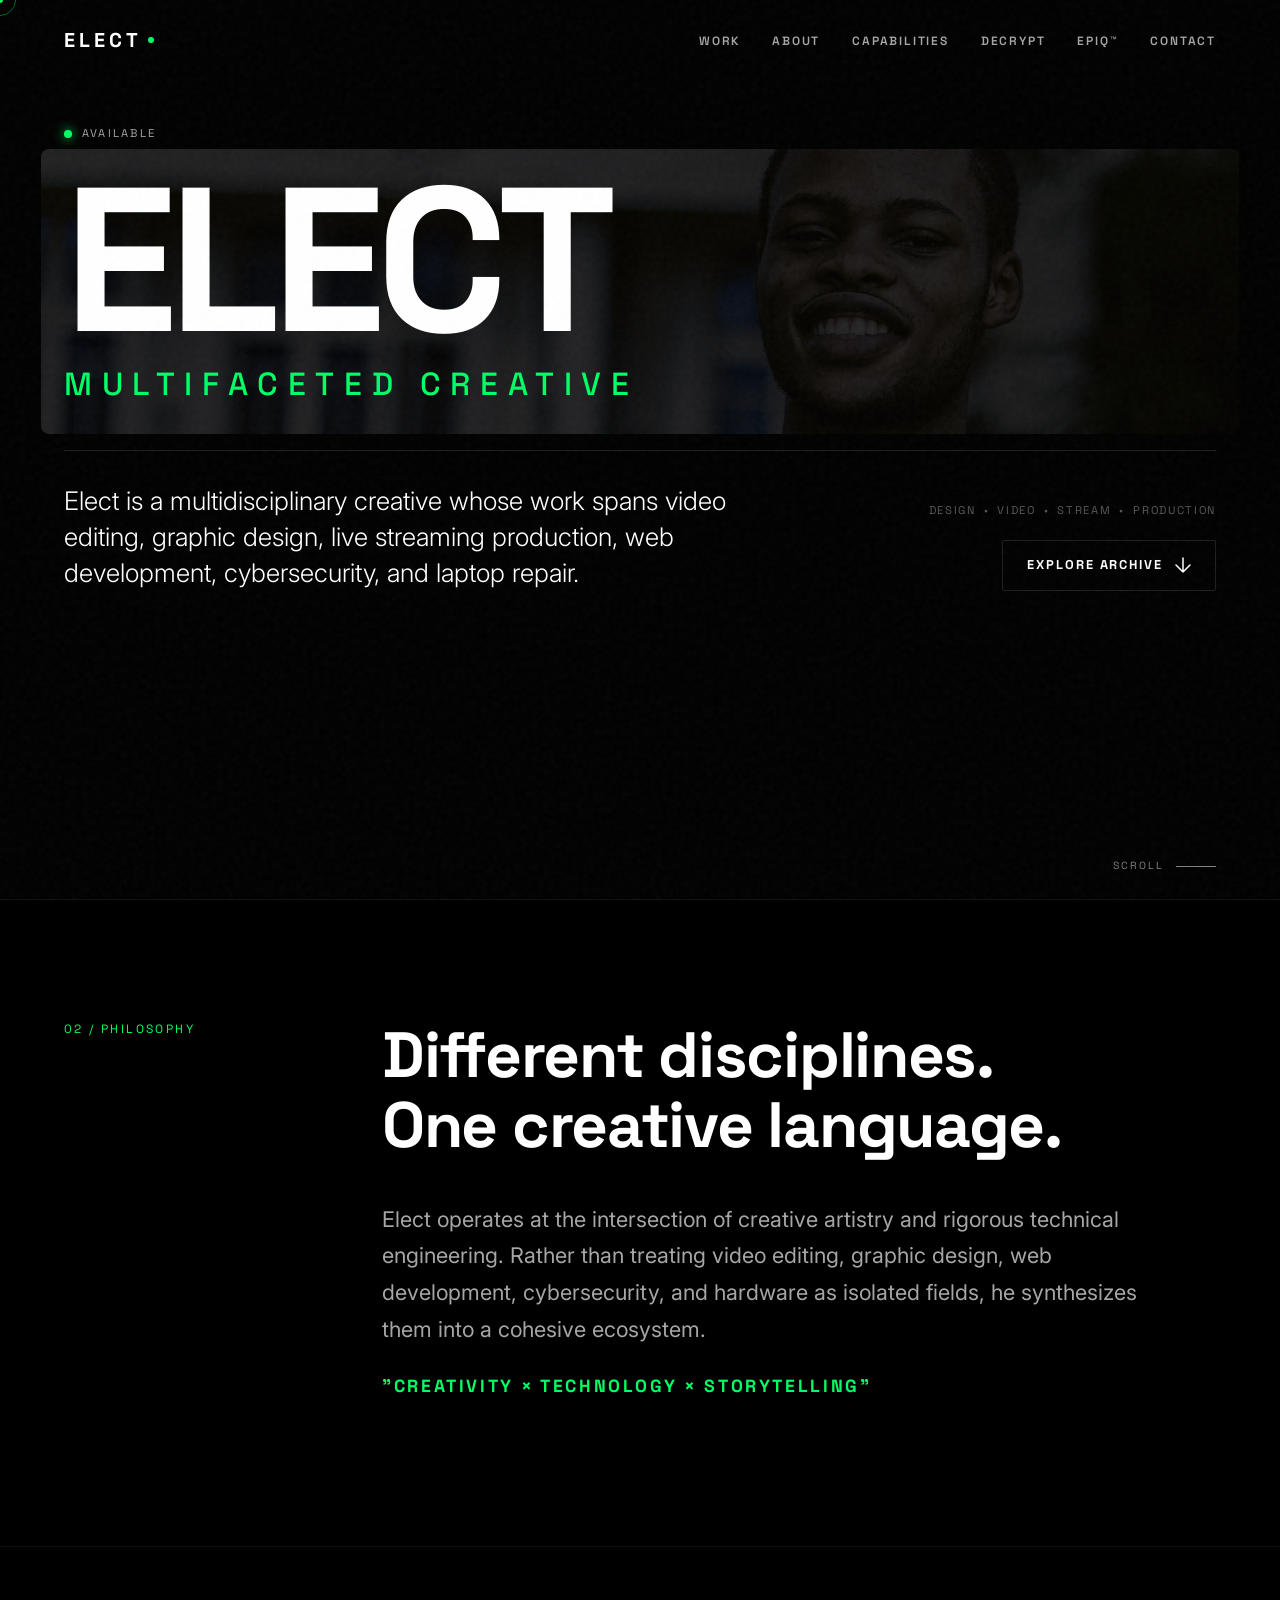
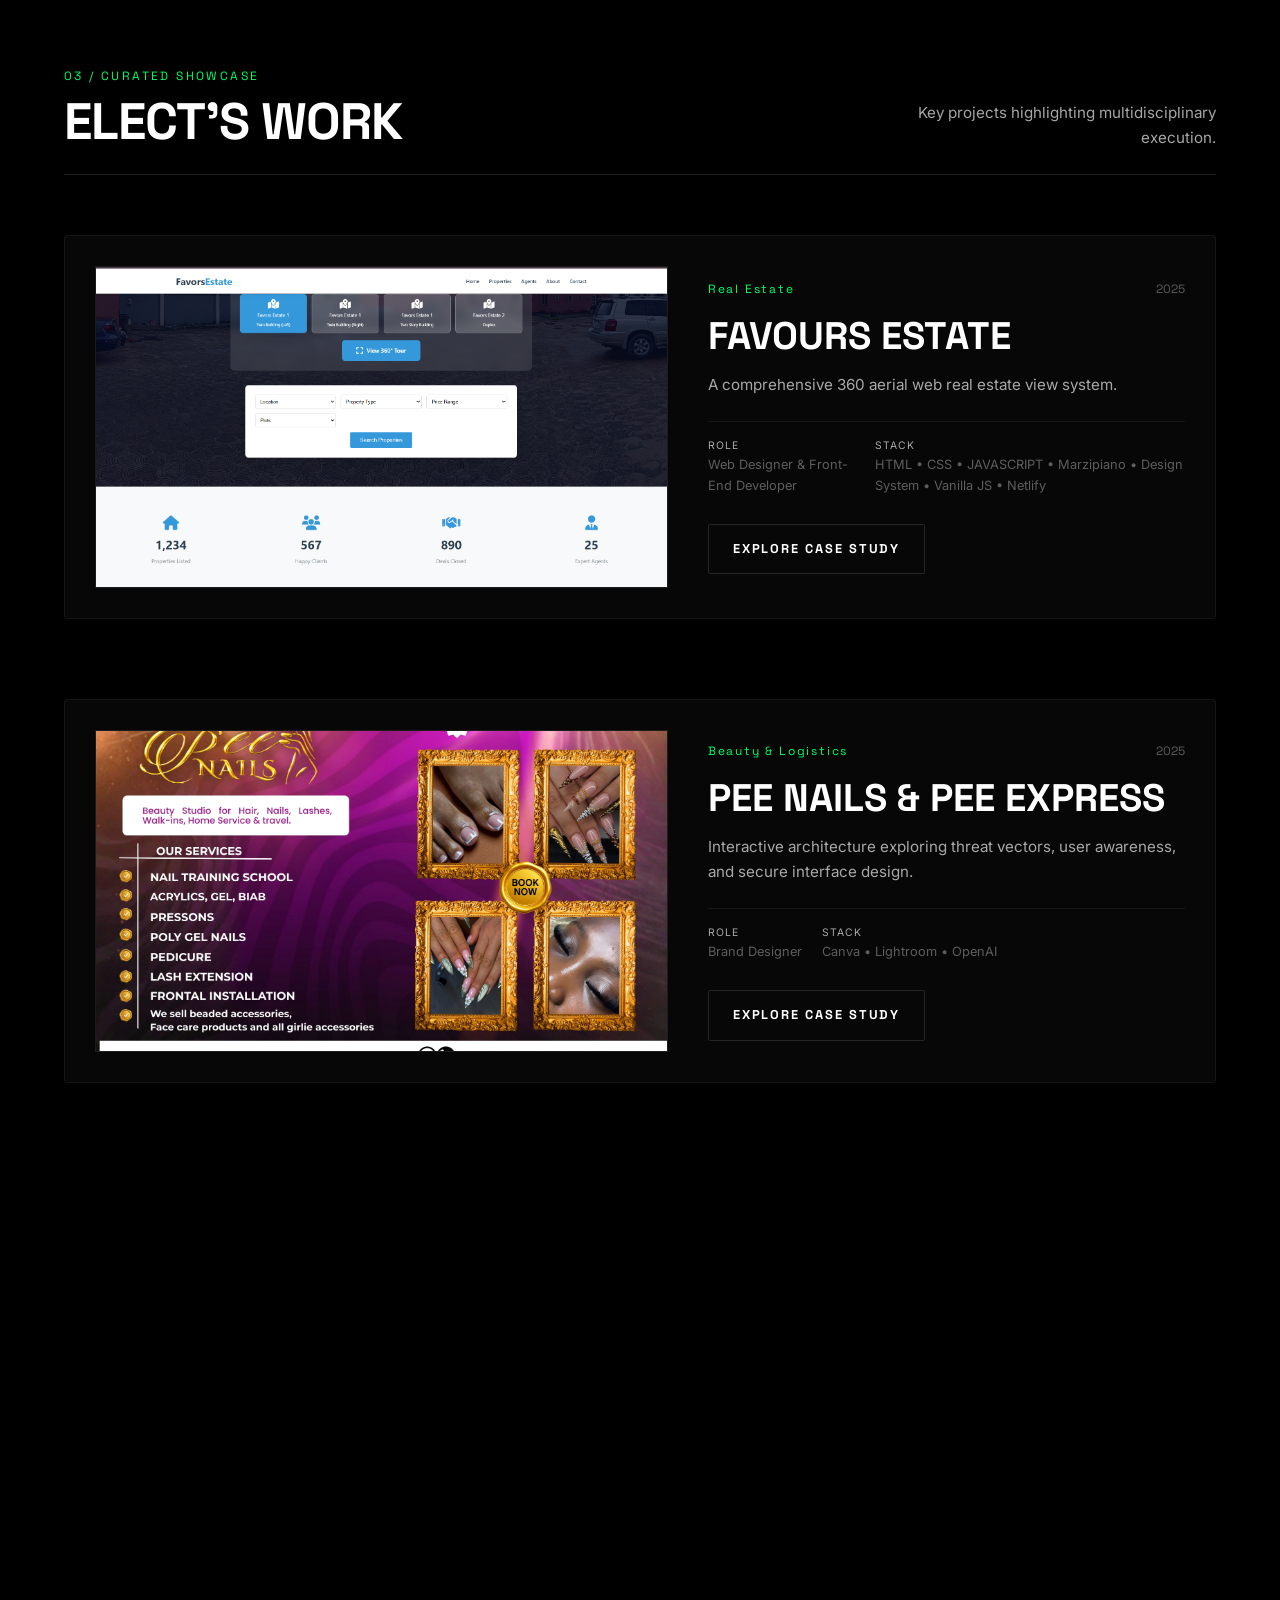
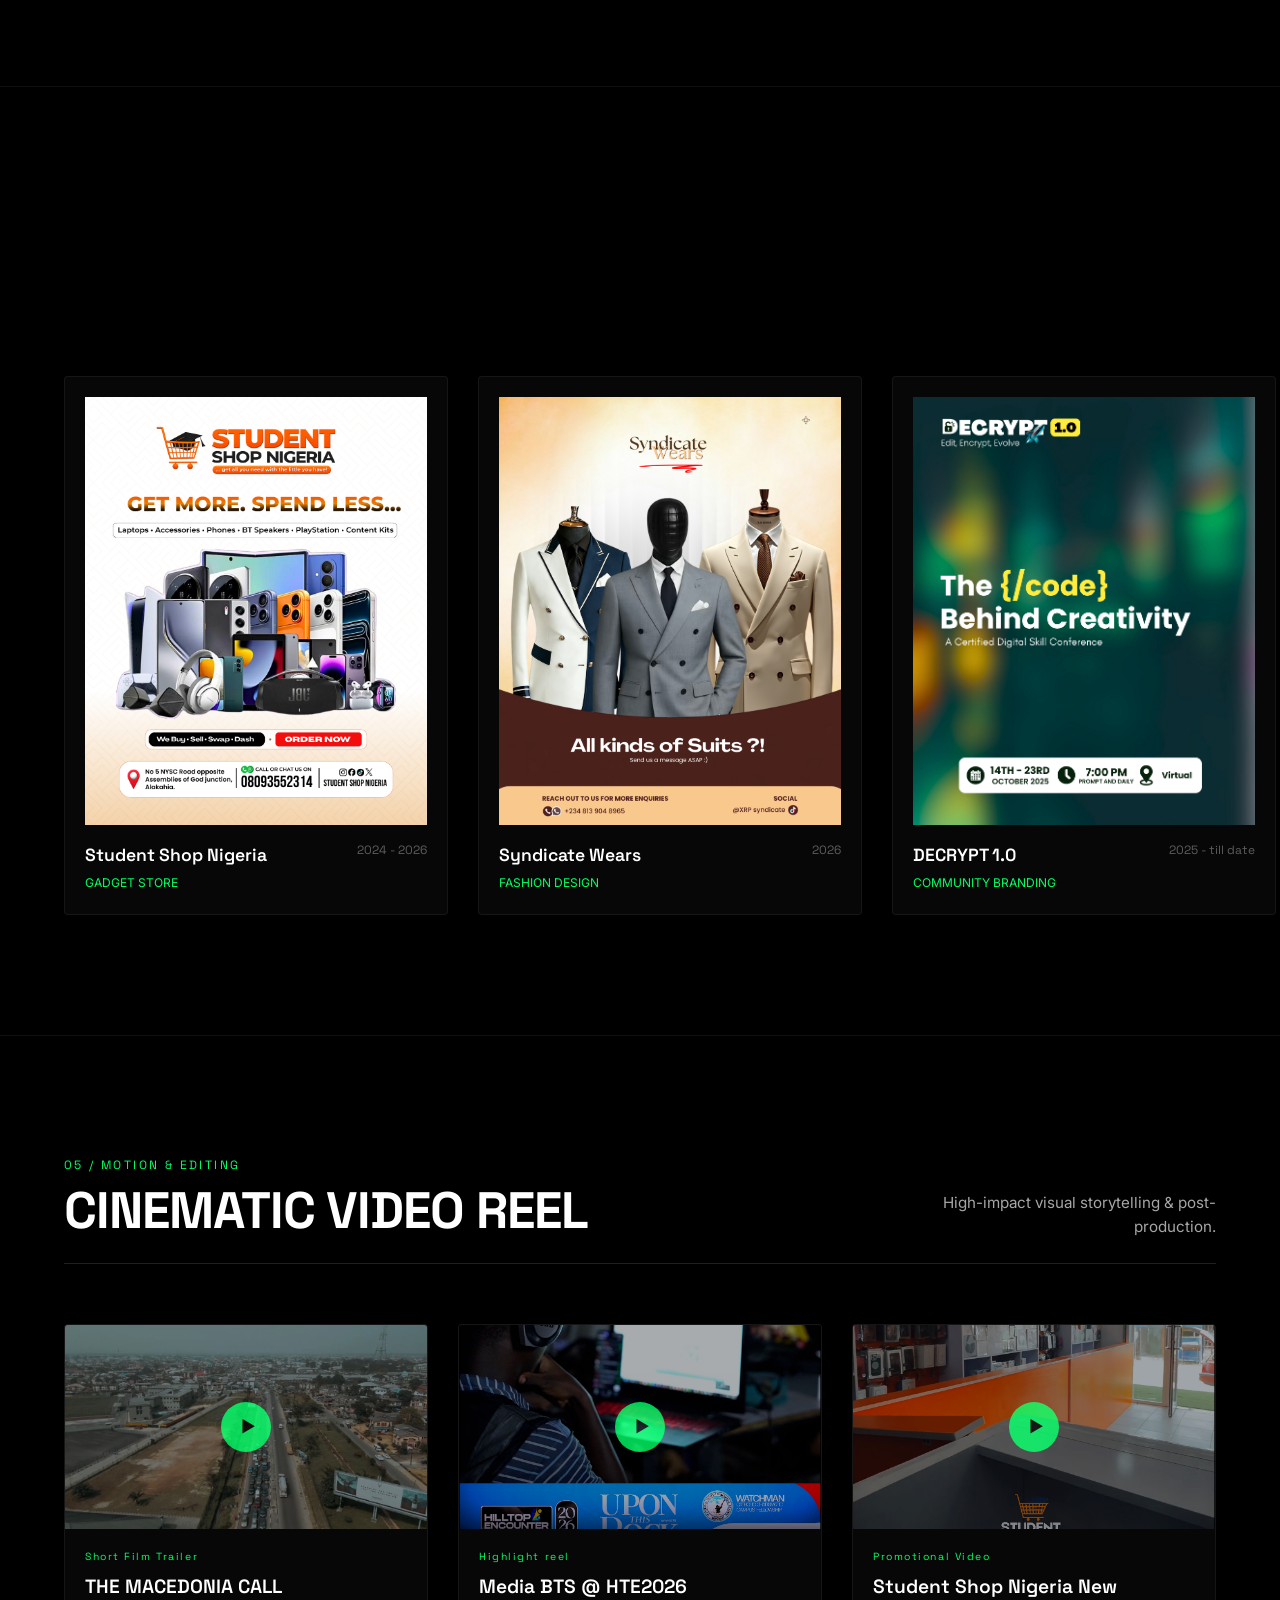
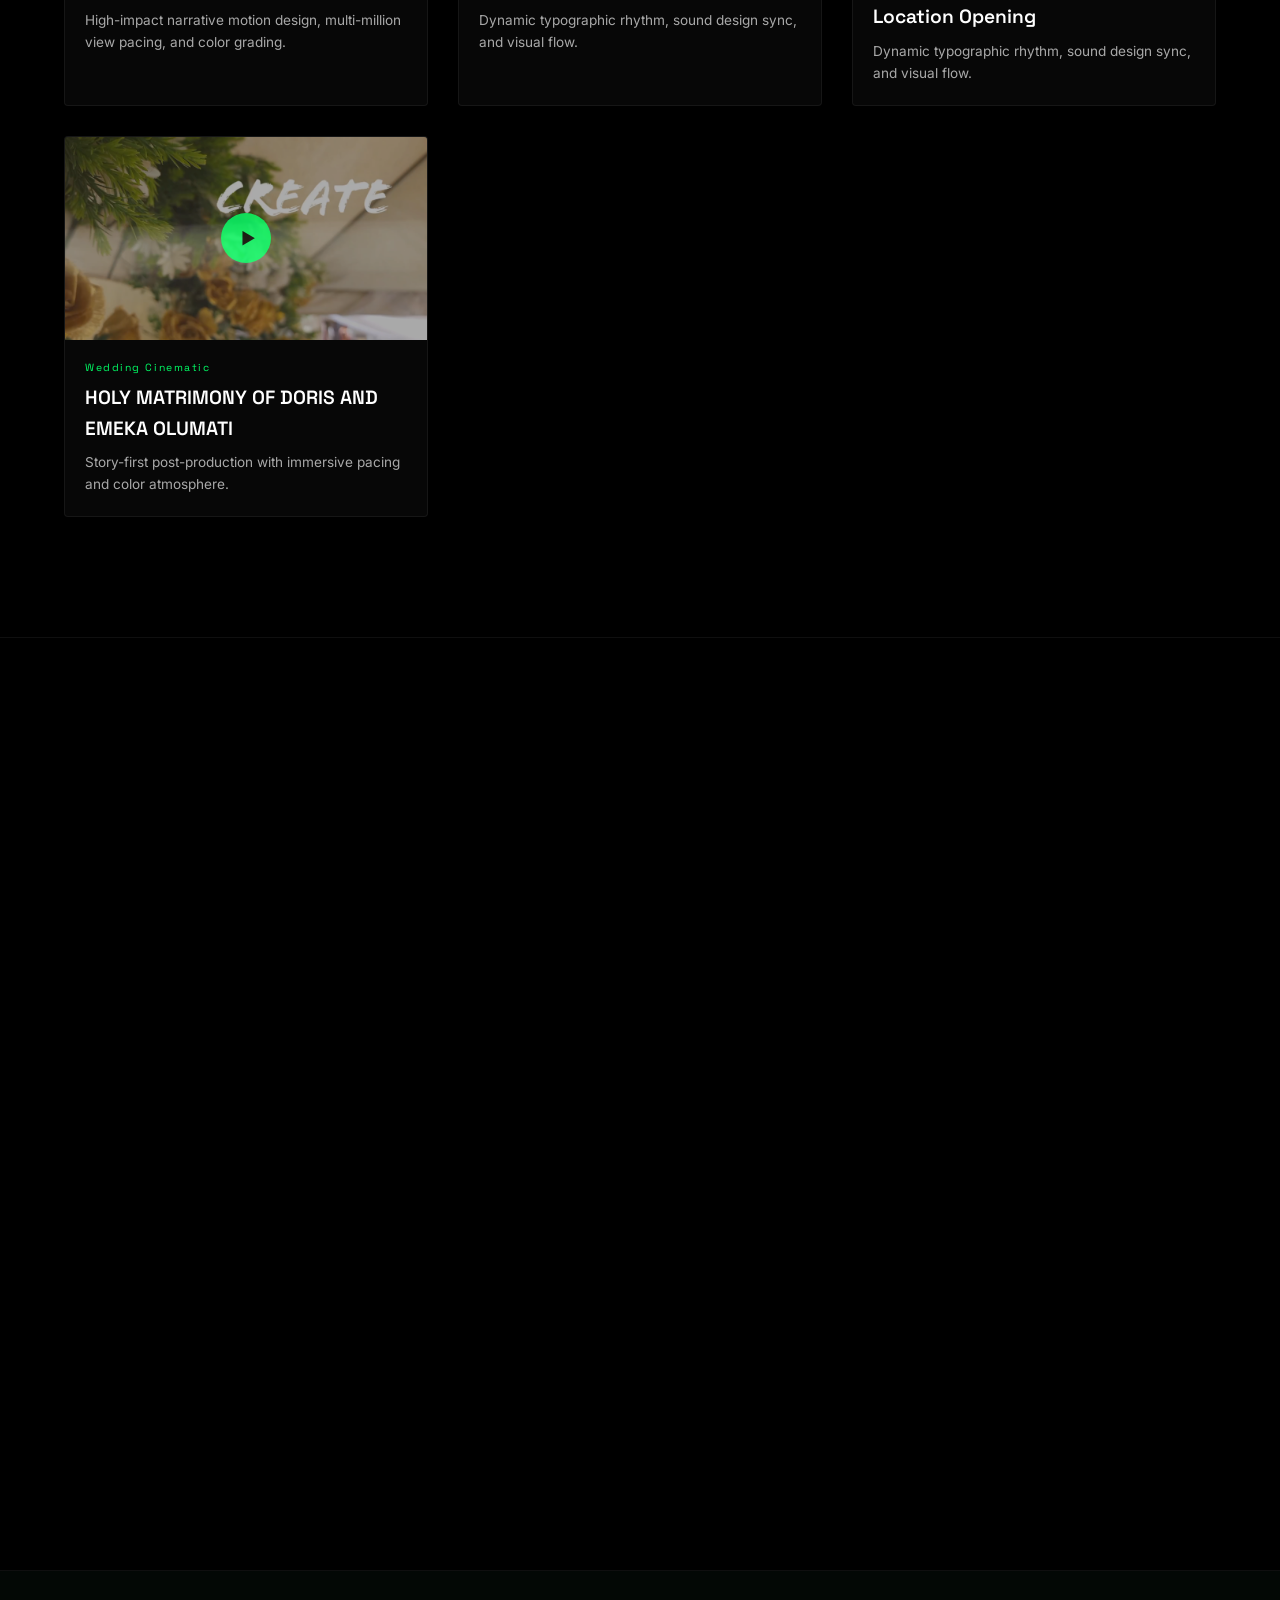
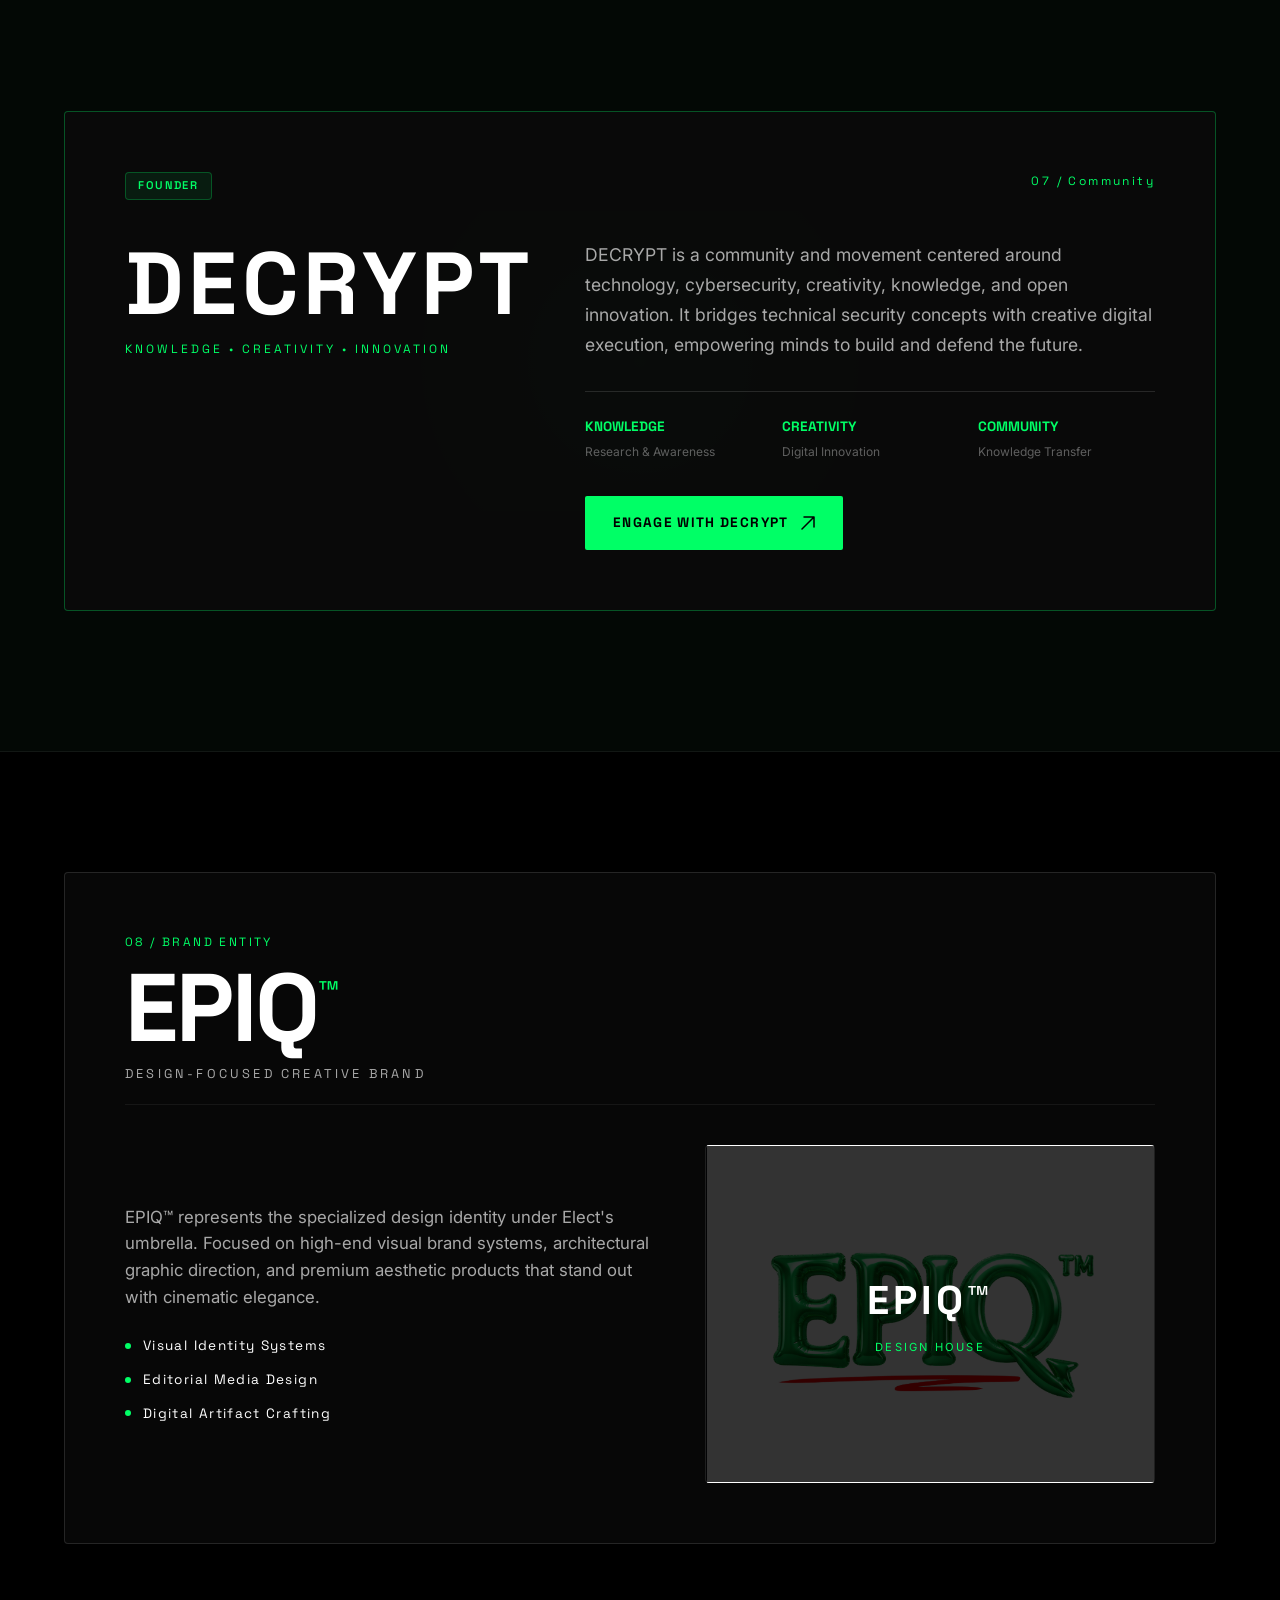
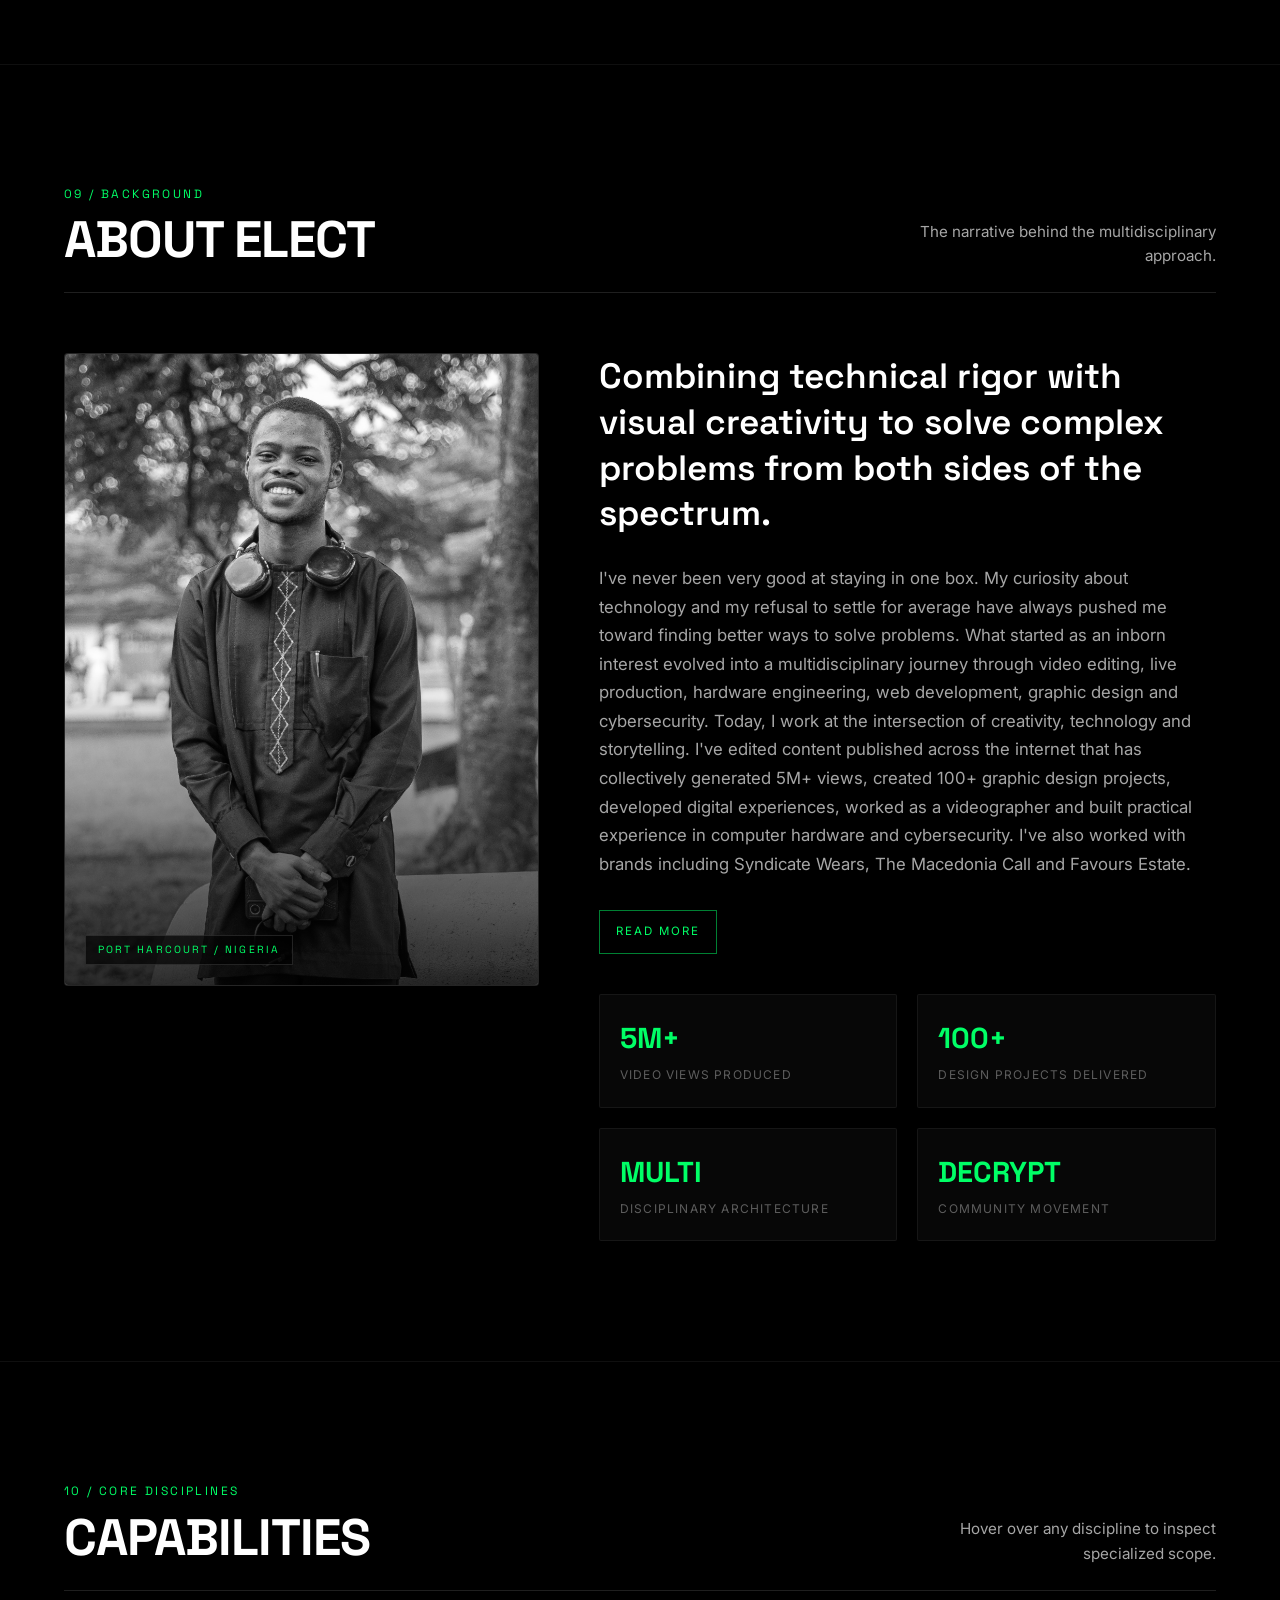
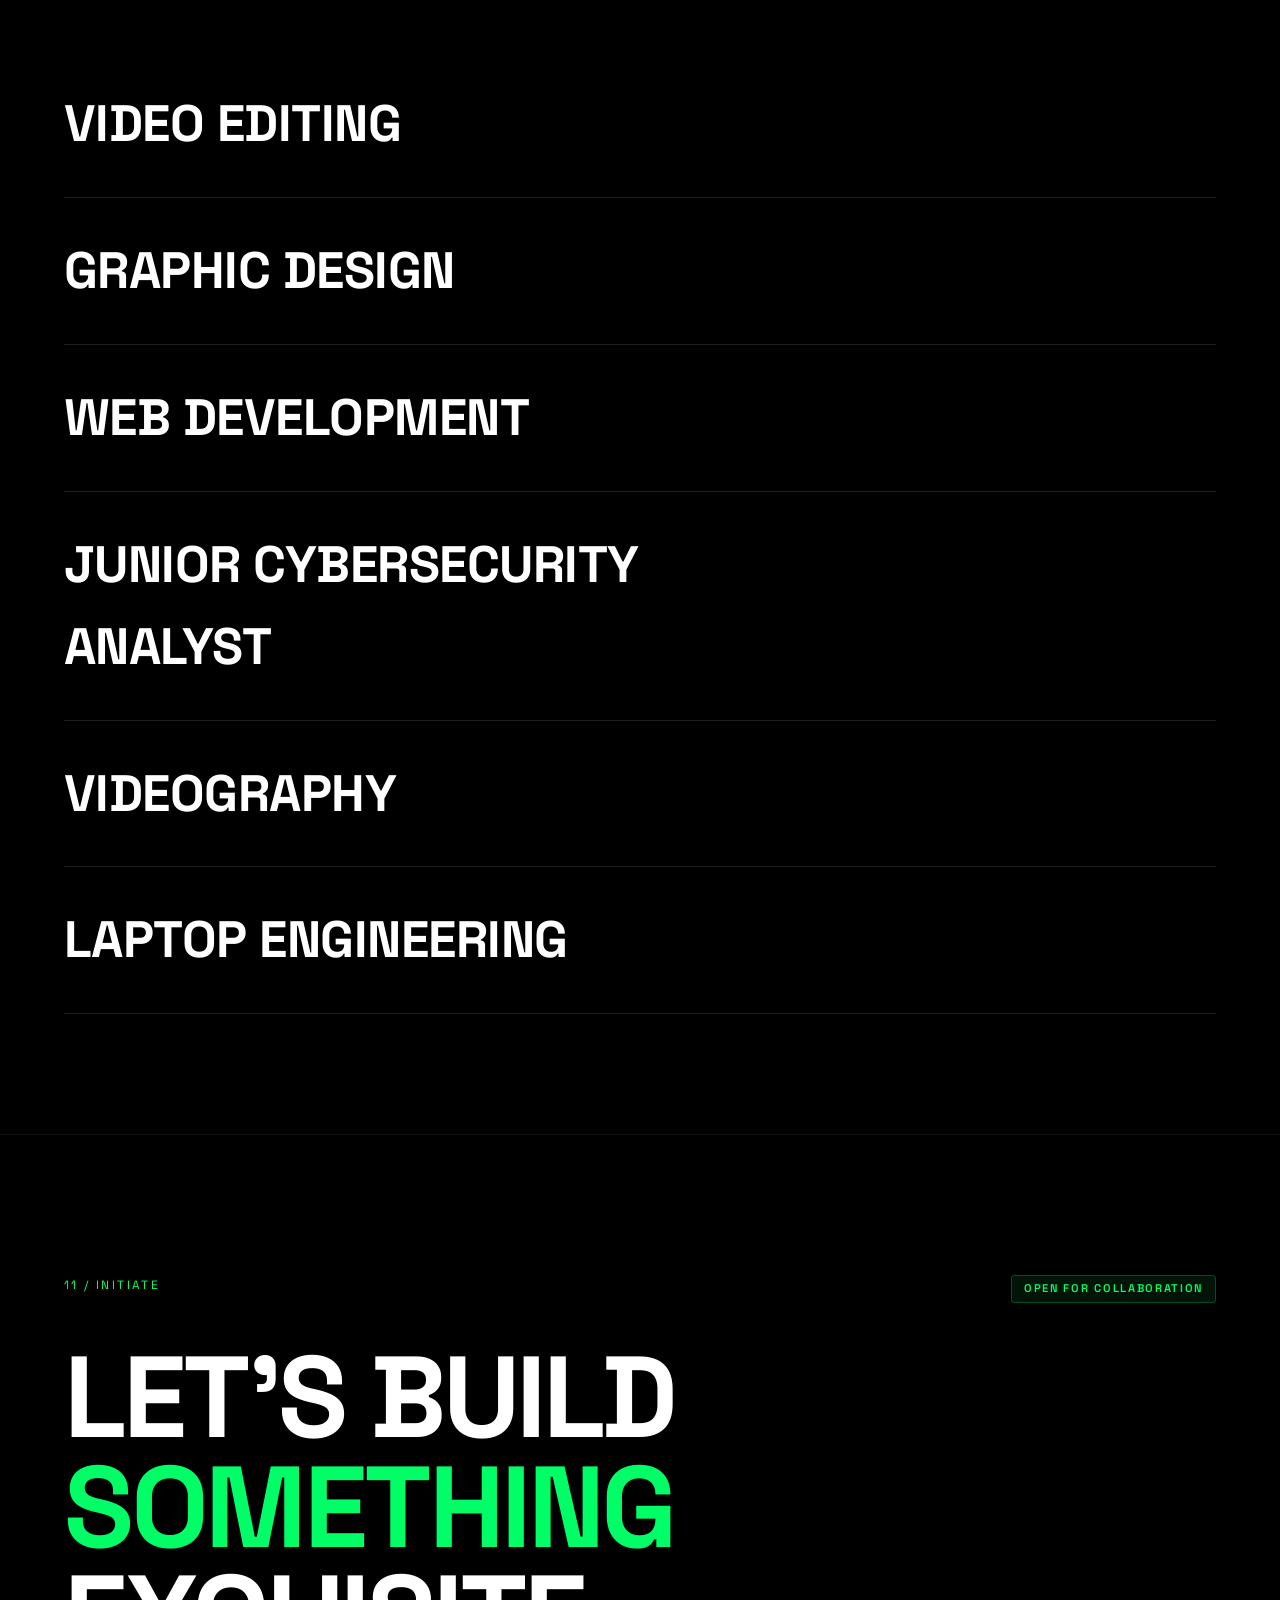
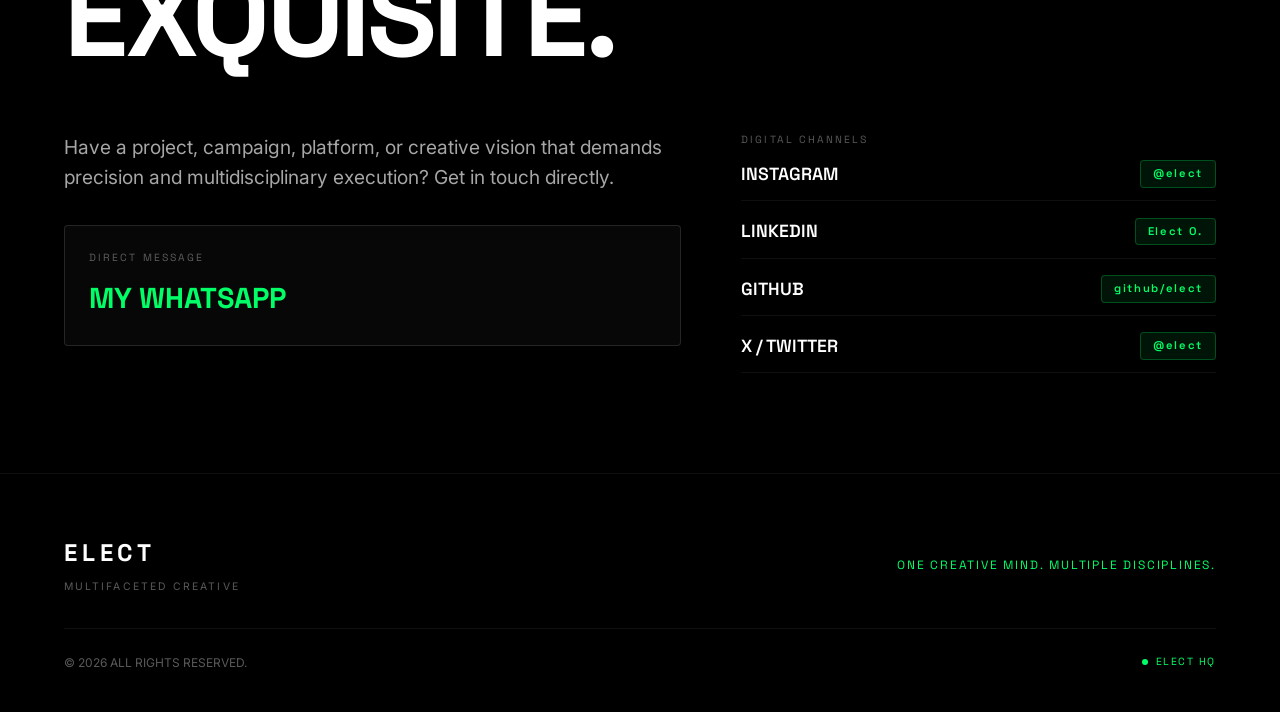
==== index.html @ 298ffbe7 "added hero banner" ====
<!DOCTYPE html>
<html lang="en" class="no-js">
<head>
  <meta charset="UTF-8">
  <meta name="viewport" content="width=device-width, initial-scale=1.0">
  <title>ELECT — Multifaceted Creative</title>
  <meta name="description" content="Elect is a multifaceted creative working across visual storytelling, technology, design, and cybersecurity. One creative mind. Multiple disciplines.">
  <meta name="keywords" content="Elect, Multifaceted Creative, Video Editing, Graphic Design, Web Development, Cybersecurity, Videography, Laptop Engineering, DECRYPT, EPIQ">
  
  <!-- Open Graph / Social -->
  <meta property="og:type" content="website">
  <meta property="og:title" content="ELECT — Multifaceted Creative">
  <meta property="og:description" content="Creative direction, visual storytelling, and technology — built from different disciplines, driven by one mind.">
  <meta property="og:image" content="assets/branding/elect-og.jpg">

  <!-- Favicon -->
  <link rel="icon" type="image/svg+xml" href="data:image/svg+xml,<svg xmlns='http://www.w3.org/2000/svg' viewBox='0 0 100 100'><text y='.9em' font-size='90' fill='%2300FF66'>E</text></svg>">

  <!-- Typography: Inter & Space Grotesk -->
  <link rel="preconnect" href="https://fonts.googleapis.com">
  <link rel="preconnect" href="https://fonts.gstatic.com" crossorigin>
  <link href="https://fonts.googleapis.com/css2?family=Inter:wght@300;400;500;600;700&family=Space+Grotesk:wght@400;500;600;700&display=swap" rel="stylesheet">

  <link rel="stylesheet" href="style.css">
</head>
<body>

  <!-- Film Grain / Cinematic Overlay -->
  <div class="film-grain" aria-hidden="true"></div>

  <!-- Custom Cursor (Desktop Only) -->
  <div class="custom-cursor" id="custom-cursor" aria-hidden="true">
    <div class="cursor-dot" id="cursor-dot"></div>
    <div class="cursor-ring" id="cursor-ring"></div>
    <span class="cursor-label" id="cursor-label"></span>
  </div>

  <!-- Film Preloader -->
  <div class="preloader" id="preloader" aria-label="Loading Experience">
    <div class="preloader-content">
      <div class="preloader-brand">ELECT</div>
      <div class="preloader-sub">MULTIFACETED CREATIVE</div>
      <div class="preloader-bar">
        <div class="preloader-progress" id="preloader-progress"></div>
      </div>
      <div class="preloader-counter" id="preloader-counter">00%</div>
    </div>
  </div>

  <!-- Sticky Navigation -->
  <header class="c-header" id="site-header">
    <div class="c-nav-container">
      <a href="#hero" class="c-brand interactive" data-cursor="HOME">
        <span class="brand-text">ELECT</span>
        <span class="brand-dot"></span>
      </a>

      <nav class="c-nav-desktop" aria-label="Main Navigation">
        <ul class="c-nav-list">
          <li><a href="#selected-work" class="c-nav-link interactive" data-cursor="VIEW">WORK</a></li>
          <li><a href="#about" class="c-nav-link interactive" data-cursor="READ">ABOUT</a></li>
          <li><a href="#capabilities" class="c-nav-link interactive" data-cursor="EXPLORE">CAPABILITIES</a></li>
          <li><a href="#decrypt" class="c-nav-link interactive" data-cursor="ECOSYSTEM">DECRYPT</a></li>
          <li><a href="#epiq" class="c-nav-link interactive" data-cursor="BRAND">EPIQ™</a></li>
          <li><a href="#contact" class="c-nav-link interactive" data-cursor="INITIATE">CONTACT</a></li>
        </ul>
      </nav>

      <button class="c-nav-toggle interactive" id="nav-toggle" aria-label="Toggle Menu" aria-expanded="false">
        <span class="toggle-line line-1"></span>
        <span class="toggle-line line-2"></span>
      </button>
      
    </div>
  </header>

  <!-- Mobile Fullscreen Navigation Overlay -->
  <div class="c-mobile-menu" id="mobile-menu" aria-hidden="true">
    <div class="mobile-menu-inner">
      <ul class="mobile-nav-list">
        <li><a href="#selected-work" class="mobile-nav-link">WORK</a></li>
        <li><a href="#graphic-design" class="mobile-nav-link">GRAPHICS</a></li>
        <li><a href="#video-editing" class="mobile-nav-link">VIDEO REEL</a></li>
        <li><a href="#other-work" class="mobile-nav-link">TECH & HARDWARE</a></li>
        <li><a href="#about" class="mobile-nav-link">ABOUT</a></li>
        <li><a href="#capabilities" class="mobile-nav-link">CAPABILITIES</a></li>
        <li><a href="#decrypt" class="mobile-nav-link">DECRYPT</a></li>
        <li><a href="#epiq" class="mobile-nav-link">EPIQ™</a></li>
        <li><a href="#contact" class="mobile-nav-link">CONTACT</a></li>
      </ul>
      <div class="mobile-menu-footer">
        <p>ONE CREATIVE MIND. MULTIPLE DISCIPLINES.</p>
        <div class="mobile-green-badge">ELECY HQ</div>
      </div>
    </div>
  </div>

  <main id="main-content">

    <!-- 01 — HERO SECTION -->
    <section class="s-hero" id="hero">
      <div class="o-container hero-container">
        <div class="hero-status reveal-fade">
          <span class="status-indicator"></span>
          <span class="status-text">AVAILABLE </span>
        </div>

        <div class="hero-title-wrapper">
          <!-- Subtle Hero Media Banner -->
  <div class="hero-banner-media" aria-hidden="true">
    <!-- OPTION A: For Image -->
    <img src="assets/images/hero-banner.jpg" alt="" class="hero-media-element">

    <!-- OPTION B: For Video (Uncomment when using video) -->
    <!-- 
    <video class="hero-media-element" autoplay loop muted playsinline>
      <source src="assets/hero-banner.mp4" type="video/mp4">
    </video> 
    -->
  </div>

  <h1 class="hero-title reveal-text" data-scramble="ELECT">ELECT</h1>
  <p class="hero-subtitle reveal-up" data-scramble="MULTIFACETED CREATIVE">MULTIFACETED CREATIVE</p>
</div>

        <div class="hero-manifesto-grid">
          <div class="hero-lead-col reveal-up">
            <p class="hero-lead-text">
                Elect is a multidisciplinary creative whose work spans video editing, graphic design, live streaming production, web development, cybersecurity, and laptop repair.
            </p>
          </div>
          <div class="hero-meta-col reveal-up">
            <div class="hero-tags">
              <span>DESIGN</span>
              <span>•</span>
              <span>VIDEO</span>
              <span>•</span>
              <span>STREAM</span>
              <span>•</span>
              <span>PRODUCTION</span>
            </div>
            <a href="#selected-work" class="c-btn-hero interactive" data-cursor="EXPLORE">
              <span>EXPLORE ARCHIVE</span>
              <svg width="16" height="16" viewBox="0 0 16 16" fill="none"><path d="M8 1V15M8 15L1 8M8 15L15 8" stroke="currentColor" stroke-width="1.5" stroke-linecap="round" stroke-linejoin="round"/></svg>
            </a>
          </div>
        </div>
      </div>

      <div class="hero-scroll-prompt" aria-hidden="true">
        <span class="scroll-label">SCROLL</span>
        <div class="scroll-line"></div>
      </div>
    </section>

    <!-- 02 — INTRODUCTION SECTION -->
    <section class="s-intro" id="intro">
      <div class="o-container">
        <div class="intro-grid">
          <div class="intro-label-col reveal-fade">
            <span class="c-section-num">02 / PHILOSOPHY</span>
          </div>
          <div class="intro-content-col">
            <h2 class="intro-statement reveal-text">
              Different disciplines.<br>One creative language.
            </h2>
            <div class="intro-body reveal-up">
              <p>
                Elect operates at the intersection of creative artistry and rigorous technical engineering. Rather than treating video editing, graphic design, web development, cybersecurity, and hardware as isolated fields, he synthesizes them into a cohesive ecosystem.
              </p>
              <p class="intro-highlight">
                "CREATIVITY × TECHNOLOGY × STORYTELLING"
              </p>
            </div>
          </div>
        </div>
      </div>
    </section>

    <!-- 03 — SELECTED WORK SECTION -->
    <section class="s-selected-work" id="selected-work">
      <div class="o-container">
        <div class="section-header reveal-fade">
          <div>
            <span class="c-section-num">03 / CURATED SHOWCASE</span>
            <h2 class="c-section-title"> ELECT'S WORK</h2>
          </div>
          <p class="section-desc">Key projects highlighting multidisciplinary execution.</p>
        </div>

        <div class="projects-featured-list" id="featured-projects-container">
          <!-- Dynamic Injected Featured Projects -->
        </div>
      </div>
    </section>

    <!-- 04 — GRAPHIC DESIGN SECTION -->
    <section class="s-graphic-design" id="graphic-design">
      <div class="o-container">
        <div class="section-header reveal-fade">
          <div>
            <span class="c-section-num">04 / VISUAL ARCHIVE</span>
            <h2 class="c-section-title">GRAPHIC DESIGN</h2>
          </div>
          <div class="carousel-controls">
            <button class="carousel-btn interactive" id="carousel-prev" aria-label="Previous Graphic" data-cursor="PREV">←</button>
            <button class="carousel-btn interactive" id="carousel-next" aria-label="Next Graphic" data-cursor="NEXT">→</button>
          </div>
        </div>
      </div>

      <!-- Horizontal Exhibition Carousel Container -->
      <div class="carousel-viewport" id="carousel-viewport">
        <div class="carousel-track" id="graphic-carousel-track">
          <!-- Dynamically generated from graphicProjects array in script.js -->
        </div>
      </div>
    </section>

    <!-- 05 — VIDEO EDITING SECTION -->
    <section class="s-video-editing" id="video-editing">
      <div class="o-container">
        <div class="section-header reveal-fade">
          <div>
            <span class="c-section-num">05 / MOTION & EDITING</span>
            <h2 class="c-section-title">CINEMATIC VIDEO REEL</h2>
          </div>
          <p class="section-desc">High-impact visual storytelling & post-production.</p>
        </div>

        <div class="video-grid" id="video-projects-container">
          <!-- Dynamic Injected Video Projects -->
        </div>
      </div>
    </section>

    <!-- 06 — OTHER CREATIVE & TECHNICAL WORK -->
    <section class="s-other-work" id="other-work">
      <div class="o-container">
        <div class="section-header reveal-fade">
          <div>
            <span class="c-section-num">06 / ENGINEERING & SECURITY</span>
            <h2 class="c-section-title">TECHNICAL & CREATIVE CAPABILITIES</h2>
          </div>
          <p class="section-desc">Extending beyond visual design into systems, code, and hardware.</p>
        </div>

        <div class="asymmetric-grid" id="other-work-container">
          <!-- Dynamic Injected Technical/Creative Cards -->
        </div>
      </div>
    </section>

    <!-- 07 — DECRYPT SECTION -->
    <section class="s-decrypt" id="decrypt">
      <div class="decrypt-bg-glow" aria-hidden="true"></div>
      <div class="o-container">
        <div class="decrypt-card reveal-up">
          <div class="decrypt-badge-bar">
            <span class="c-tag-green">FOUNDER</span>
            <span class="c-section-num">07 / Community</span>
          </div>

          <div class="decrypt-main-grid">
            <div class="decrypt-brand-col">
              <h2 class="decrypt-logo-text">DECRYPT</h2>
              <p class="decrypt-tagline">KNOWLEDGE • CREATIVITY • INNOVATION</p>
            </div>

            <div class="decrypt-info-col">
              <p class="decrypt-description">
                DECRYPT is a community and movement centered around technology, cybersecurity, creativity, knowledge, and open innovation. It bridges technical security concepts with creative digital execution, empowering minds to build and defend the future.
              </p>

              <div class="decrypt-stats-row">
                <div class="d-stat">
                  <span class="d-stat-val">KNOWLEDGE</span>
                  <span class="d-stat-lbl">Research & Awareness</span>
                </div>
                <div class="d-stat">
                  <span class="d-stat-val">CREATIVITY</span>
                  <span class="d-stat-lbl">Digital Innovation</span>
                </div>
                <div class="d-stat">
                  <span class="d-stat-val">COMMUNITY</span>
                  <span class="d-stat-lbl">Knowledge Transfer</span>
                </div>
              </div>

              <div class="decrypt-cta-row">
                <a href="Decrypt/index.html" class="c-btn-green interactive" data-cursor="JOIN">
                  <span>ENGAGE WITH DECRYPT</span>
                  <svg width="14" height="14" viewBox="0 0 14 14" fill="none"><path d="M1 13L13 1M13 1H3M13 1V11" stroke="currentColor" stroke-width="1.5" stroke-linecap="round" stroke-linejoin="round"/></svg>
                </a>
              </div>
            </div>
          </div>
        </div>
      </div>
    </section>

    <!-- 08 — EPIQ™ SECTION -->
    <section class="s-epiq" id="epiq">
      <div class="o-container">
        <div class="epiq-wrapper reveal-up">
          <div class="epiq-header">
            <div class="epiq-title-group">
              <span class="c-section-num">08 / BRAND ENTITY</span>
              <h2 class="epiq-brand-title">EPIQ<span class="epiq-mark">™</span></h2>
            </div>
            <p class="epiq-subtitle">DESIGN-FOCUSED CREATIVE BRAND</p>
          </div>

          <div class="epiq-content-grid">
            <div class="epiq-text-col">
              <p>
                EPIQ™ represents the specialized design identity under Elect's umbrella. Focused on high-end visual brand systems, architectural graphic direction, and premium aesthetic products that stand out with cinematic elegance.
              </p>
              <div class="epiq-features">
                <div class="epiq-feat-item">
                  <span class="feat-dot"></span>
                  <span>Visual Identity Systems</span>
                </div>
                <div class="epiq-feat-item">
                  <span class="feat-dot"></span>
                  <span>Editorial Media Design</span>
                </div>
                <div class="epiq-feat-item">
                  <span class="feat-dot"></span>
                  <span>Digital Artifact Crafting</span>
                </div>
              </div>
            </div>

            <div class="epiq-visual-col">
              <a href="https://www.instagram.com/epiq_hq?igsh=MXVkcjVjNmNsYmV3cQ==" class="epiq-placeholder-card interactive" data-cursor="EPIQ">
                <div class="epiq-card-inner">
                  <span class="epiq-card-mark">EPIQ™</span>
                  <span class="epiq-card-label">DESIGN HOUSE</span>
                </div>
              </a>
            </div>
          </div>
        </div>
      </div>
    </section>

    <!-- 09 — ABOUT ELECT SECTION -->
    <section class="s-about" id="about">
      <div class="o-container">
        <div class="section-header reveal-fade">
          <div>
            <span class="c-section-num">09 / BACKGROUND</span>
            <h2 class="c-section-title">ABOUT ELECT</h2>
          </div>
          <p class="section-desc">The narrative behind the multidisciplinary approach.</p>
        </div>

        <div class="about-grid">
          <!-- Portrait Composition -->
          <div class="about-portrait-col reveal-up">
            <div class="portrait-frame interactive" data-cursor="ELECT">
              <img src="assets/profile/DSC06817.jpg" alt="Elect — Multidisciplinary Creative & Technologist" loading="lazy" onerror="this.onerror=null; this.src='data:image/svg+xml,<svg xmlns=\'http://www.w3.org/2000/svg\' width=\'600\' height=\'800\' viewBox=\'0 0 600 800\'><rect width=\'100%\' height=\'100%\' fill=\'%23080808\'/><text x=\'50%\' y=\'50%\' fill=\'%2300FF66\' font-family=\'sans-serif\' font-size=\'24\' text-anchor=\'middle\'>ELECT PORTRAIT</text></svg>';">
              <div class="portrait-overlay"></div>
              <div class="portrait-badge">PORT HARCOURT / NIGERIA</div>
            </div>
          </div>

          <!-- Editorial Biography -->
          <div class="about-bio-col reveal-up">
            <h3 class="about-statement">
              Combining technical rigor with visual creativity to solve complex problems from both sides of the spectrum.
            </h3>

            <div class="about-narrative about-narrative-collapsible" id="about-narrative">
              <div class="about-brief">
                <p>
                  I've never been very good at staying in one box.

                  My curiosity about technology and my refusal to settle for average have always pushed me toward finding better ways to solve problems. What started as an inborn interest evolved into a multidisciplinary journey through video editing, live production, hardware engineering, web development, graphic design and cybersecurity.

                  Today, I work at the intersection of creativity, technology and storytelling.

                  I've edited content published across the internet that has collectively generated 5M+ views, created 100+ graphic design projects, developed digital experiences, worked as a videographer and built practical experience in computer hardware and cybersecurity. I've also worked with brands including Syndicate Wears, The Macedonia Call and Favours Estate.
                </p>
              </div>

              <div class="about-more" id="about-more">
                <p>
                  But the work isn't just about the skills.

                  Creativity is my calling.

                  I believe creativity is God's given solution to man's constant inefficiency in trying to make the world a better place. Whether I'm editing a film, designing a brand, building a website or solving a technical problem, my goal is the same:

                  Make it better. Make it matter. Make people say wow.
                </p>
                <p>
                  BUILDING WITH PEOPLE

                  My journey has also been shaped by leadership.

                  I've served as Director of Software at NACOS UNIPORT, where I contributed to technology initiatives and student development; organized the NACOS Creators Summit; led a 10-day Tech Digest campaign; and spoke to 100-level Computing students about building intentional careers in technology.

                  As a Content Manager at Student Shop Nigeria, I created 250+ pieces of content, helping expand the brand's visibility and convert attention into returning customers.

                  At WCCCF UniPort, I've worked across graphic design, video editing and livestream management as a Media Operator.

                  I also founded DECRYPT, a movement built around young technology enthusiasts, with its flagship annual conference beginning with DECRYPT 1.0 - The Code Behind Creativity.

                  And I'm still building.

                  My ambition stretches from creating world-class digital experiences to eventually telling stories on the scale of Hollywood blockbusters.

                  The disciplines may keep changing.

                  The mission doesn't:

                  Keep learning. Keep creating. Keep building. Never settle for average.
                </p>
              </div>

              <button class="about-read-more" type="button" aria-expanded="false" aria-controls="about-more">
                Read more
              </button>
            </div>

            <style>
              .about-narrative-collapsible {
                position: relative;
              }

              .about-more {
                max-height: 0;
                overflow: hidden;
                opacity: 0;
                transition: max-height 0.45s ease, opacity 0.3s ease, margin 0.3s ease;
              }

              .about-more.is-open {
                max-height: 1200px;
                opacity: 1;
                margin-top: 1rem;
              }

              .about-read-more {
                background: transparent;
                border: 1px solid rgba(0, 255, 102, 0.5);
                color: #00ff66;
                padding: 0.7rem 1rem;
                margin-top: 1rem;
                font-size: 0.72rem;
                letter-spacing: 0.18em;
                text-transform: uppercase;
                cursor: pointer;
                transition: all 0.25s ease;
              }

              .about-read-more:hover {
                background: rgba(0, 255, 102, 0.08);
                border-color: #00ff66;
              }
            </style>

            <script>
              (function() {
                const toggleButton = document.querySelector('.about-read-more');
                const extraContent = document.getElementById('about-more');

                if (toggleButton && extraContent) {
                  toggleButton.addEventListener('click', function() {
                    const expanded = this.getAttribute('aria-expanded') === 'true';
                    this.setAttribute('aria-expanded', String(!expanded));
                    extraContent.classList.toggle('is-open', !expanded);
                    this.textContent = expanded ? 'Read more' : 'Read less';
                  });
                }
              })();
            </script>

            <!-- Credentials / Stats Grid -->
            <div class="about-stats-grid" id="about-stats-container">
              <!-- Dynamically populated from script.js -->
            </div>
          </div>
        </div>
      </div>
    </section>

    <!-- 10 — CAPABILITIES SECTION -->
    <section class="s-capabilities" id="capabilities">
      <div class="o-container">
        <div class="section-header reveal-fade">
          <div>
            <span class="c-section-num">10 / CORE DISCIPLINES</span>
            <h2 class="c-section-title">CAPABILITIES</h2>
          </div>
          <p class="section-desc">Hover over any discipline to inspect specialized scope.</p>
        </div>

        <div class="capabilities-list" id="capabilities-container">
          <!-- Dynamically populated from script.js -->
        </div>
      </div>
    </section>

    <!-- 11 — CONTACT SECTION -->
    <section class="s-contact" id="contact">
      <div class="o-container">
        <div class="contact-wrapper">
          <div class="contact-header reveal-fade">
            <span class="c-section-num">11 / INITIATE</span>
            <span class="c-tag-green">OPEN FOR COLLABORATION</span>
          </div>

          <h2 class="contact-hero-title reveal-text">
            LET'S BUILD<br>
            <span class="text-green">SOMETHING</span><br>
            EXQUISITE.
          </h2>

          <div class="contact-grid">
            <div class="contact-direct-col reveal-up">
              <p class="contact-lead">
                Have a project, campaign, platform, or creative vision that demands precision and multidisciplinary execution? Get in touch directly.
              </p>

              <div class="contact-email-box">
                <span class="box-label">DIRECT MESSAGE</span>
                <a href="https://wa.me/08120080037" class="email-link interactive" id="contact-email-btn" target="_blank" rel="noopener noreferrer">MY WHATSAPP</a>
                <span class="email-copy-toast" id="email-toast">COPIED TO CLIPBOARD</span>
              </div>
            </div>

            <div class="contact-links-col reveal-up">
              <span class="box-label">DIGITAL CHANNELS</span>
              <ul class="contact-social-list" id="contact-socials-container">
                <!-- Dynamically populated from script.js -->
              </ul>
            </div>
          </div>
        </div>
      </div>
    </section>

  </main>

  <!-- 12 — FOOTER -->
  <footer class="s-footer">
    <div class="o-container">
      <div class="footer-top">
        <div class="footer-brand">
          <span class="footer-logo">ELECT</span>
          <span class="footer-sub">MULTIFACETED CREATIVE</span>
        </div>
        <div class="footer-quote">
          ONE CREATIVE MIND. MULTIPLE DISCIPLINES.
        </div>
      </div>

      <div class="footer-line"></div>

      <div class="footer-bottom">
        <div class="footer-copy">
          © <span id="current-year">2026</span> ALL RIGHTS RESERVED.
        </div>
        <div class="footer-green-accent">
          <span class="green-dot"></span> ELECT HQ
        </div>
      </div>
    </div>
  </footer>

  <!-- Video Modal Player -->
  <div class="video-modal" id="video-modal" aria-hidden="true" role="dialog">
    <div class="video-modal-backdrop" id="modal-backdrop"></div>
    <div class="video-modal-container">
      <button class="video-modal-close interactive" id="modal-close" data-cursor="CLOSE" aria-label="Close Modal">✕</button>
      <div class="video-modal-body" id="modal-body">
        <!-- Embedded Iframe or Video Launcher content -->
      </div>
    </div>
  </div>

  <script src="script.js"></script>
</body>
</html>
---- style.css ----
/* ==========================================================================
   ELECT — MULTIFACETED CREATIVE PORTFOLIO
   Design Philosophy: Minimalistic Apple-level + Cinematic Art Direction
   Colors: BLACK (#000000), WHITE (#FFFFFF), CINEMATIC GREEN (#00FF66 / #0B5D3B)
   ========================================================================== */

/* --------------------------------------------------------------------------
   01. DESIGN TOKENS & VARIABLES
   -------------------------------------------------------------------------- */
:root {
  /* Color Palette strictly Black / White / Cinematic Green */
  --bg-black: #000000;
  --bg-surface: #070707;
  --bg-surface-elevated: #0f0f0f;
  --bg-surface-card: #121212;
  
  --text-white: #ffffff;
  --text-muted: rgba(255, 255, 255, 0.65);
  --text-dim: rgba(255, 255, 255, 0.35);
  --border-color: rgba(255, 255, 255, 0.12);
  --border-light: rgba(255, 255, 255, 0.06);

  /* Cinematic Green Spectrum */
  --accent-green: #00FF66;
  --accent-green-deep: #0B5D3B;
  --accent-green-glow: rgba(0, 255, 102, 0.15);
  --accent-green-subtle: rgba(0, 255, 102, 0.05);

  /* Fonts */
  --font-heading: 'Space Grotesk', -apple-system, BlinkMacSystemFont, sans-serif;
  --font-body: 'Inter', -apple-system, BlinkMacSystemFont, sans-serif;

  /* Transitions */
  --ease-out-expo: cubic-bezier(0.16, 1, 0.3, 1);
  --ease-in-out-sine: cubic-bezier(0.37, 0, 0.63, 1);
  --transition-fast: 0.25s var(--ease-out-expo);
  --transition-smooth: 0.5s var(--ease-out-expo);
  --transition-slow: 0.9s var(--ease-out-expo);

  /* Layout Containers */
  --container-max: 1440px;
  --header-height: 80px;
}

/* --------------------------------------------------------------------------
   02. RESET & BASE STYLES
   -------------------------------------------------------------------------- */
*, *::before, *::after {
  box-sizing: border-box;
  margin: 0;
  padding: 0;
}

html {
  scroll-behavior: smooth;
  background-color: var(--bg-black);
  color: var(--text-white);
  font-family: var(--font-body);
  font-size: 16px;
  line-height: 1.6;
  -webkit-font-smoothing: antialiased;
  -moz-osx-font-smoothing: grayscale;
  overflow-x: hidden;
}

body {
  background-color: var(--bg-black);
  color: var(--text-white);
  position: relative;
  overflow-x: hidden;
  width: 100%;
}

::selection {
  background-color: var(--accent-green);
  color: var(--bg-black);
}

a {
  color: inherit;
  text-decoration: none;
}

button {
  background: none;
  border: none;
  color: inherit;
  font: inherit;
  cursor: pointer;
}

img, video {
  max-width: 100%;
  height: auto;
  display: block;
}

ul {
  list-style: none;
}

/* --------------------------------------------------------------------------
   03. CINEMATIC OVERLAYS & PRELOADER
   -------------------------------------------------------------------------- */
/* Subtle Film Grain */
.film-grain {
  position: fixed;
  top: 0;
  left: 0;
  width: 100vw;
  height: 100vh;
  pointer-events: none;
  z-index: 999;
  opacity: 0.035;
  background-image: url("data:image/svg+xml,%3Csvg viewBox='0 0 200 200' xmlns='http://www.w3.org/2000/svg'%3E%3Cfilter id='noiseFilter'%3E%3CfeTurbulence type='fractalNoise' baseFrequency='0.8' numOctaves='3' stitchTiles='stitch'/%3E%3C/filter%3E%3Crect width='100%25' height='100%25' filter='url(%23noiseFilter)'/%3E%3C/svg%3E");
}

/* Preloader */
.preloader {
  position: fixed;
  inset: 0;
  background-color: var(--bg-black);
  z-index: 10000;
  display: flex;
  align-items: center;
  justify-content: center;
  transition: opacity 0.8s var(--ease-out-expo), visibility 0.8s var(--ease-out-expo);
}

.preloader.fade-out {
  opacity: 0;
  visibility: hidden;
  pointer-events: none;
}

.preloader-content {
  text-align: center;
  width: 280px;
}

.preloader-brand {
  font-family: var(--font-heading);
  font-size: 2.5rem;
  font-weight: 700;
  letter-spacing: 0.25em;
  color: var(--text-white);
  margin-bottom: 4px;
}

.preloader-sub {
  font-size: 0.7rem;
  letter-spacing: 0.3em;
  color: var(--accent-green);
  margin-bottom: 30px;
}

.preloader-bar {
  width: 100%;
  height: 2px;
  background-color: rgba(255, 255, 255, 0.1);
  position: relative;
  overflow: hidden;
  margin-bottom: 12px;
}

.preloader-progress {
  position: absolute;
  top: 0;
  left: 0;
  height: 100%;
  width: 0%;
  background-color: var(--accent-green);
  transition: width 0.1s linear;
}

.preloader-counter {
  font-family: var(--font-heading);
  font-size: 0.8rem;
  color: var(--text-dim);
  letter-spacing: 0.1em;
}

/* Unscramble Animation Character Glow */
.scramble-glyph {
  color: var(--accent-green);
  opacity: 0.85;
  font-weight: 400;
  display: inline-block;
}

/* Custom Cursor */
.custom-cursor {
  position: fixed;
  top: 0;
  left: 0;
  pointer-events: none;
  z-index: 9999;
  display: none;
}

@media (hover: hover) and (pointer: fine) {
  .custom-cursor {
    display: block;
  }
}

.cursor-dot {
  width: 6px;
  height: 6px;
  background-color: var(--accent-green);
  border-radius: 50%;
  position: fixed;
  transform: translate(-50%, -50%);
  transition: width 0.2s, height 0.2s, background-color 0.2s;
}

.cursor-ring {
  width: 32px;
  height: 32px;
  border: 1px solid rgba(0, 255, 102, 0.4);
  border-radius: 50%;
  position: fixed;
  transform: translate(-50%, -50%);
  transition: width 0.3s var(--ease-out-expo), height 0.3s var(--ease-out-expo), border-color 0.3s;
}

.cursor-label {
  position: fixed;
  transform: translate(-50%, -50%);
  font-family: var(--font-heading);
  font-size: 0.65rem;
  font-weight: 700;
  letter-spacing: 0.15em;
  color: var(--bg-black);
  opacity: 0;
  pointer-events: none;
  white-space: nowrap;
  transition: opacity 0.2s;
}

/* Custom Cursor Active State */
body.cursor-active .cursor-ring {
  width: 70px;
  height: 70px;
  background-color: var(--accent-green);
  border-color: var(--accent-green);
  mix-blend-mode: normal;
}

body.cursor-active .cursor-dot {
  opacity: 0;
}

body.cursor-active .cursor-label {
  opacity: 1;
}

/* --------------------------------------------------------------------------
   04. REUSABLE UTILITIES & CONTAINERS
   -------------------------------------------------------------------------- */
.o-container {
  max-width: var(--container-max);
  margin: 0 auto;
  padding: 0 5vw;
  width: 100%;
}

.c-section-num {
  font-family: var(--font-heading);
  font-size: 0.75rem;
  letter-spacing: 0.2em;
  color: var(--accent-green);
  display: block;
  margin-bottom: 8px;
}

.c-section-title {
  font-family: var(--font-heading);
  font-size: clamp(2rem, 4vw, 3.5rem);
  font-weight: 700;
  letter-spacing: -0.02em;
  line-height: 1.1;
}

.section-header {
  display: flex;
  justify-content: space-between;
  align-items: flex-end;
  margin-bottom: 60px;
  border-bottom: 1px solid var(--border-color);
  padding-bottom: 24px;
}

.section-desc {
  color: var(--text-muted);
  font-size: 0.95rem;
  max-width: 320px;
  text-align: right;
}

@media (max-width: 768px) {
  .section-header {
    flex-direction: column;
    align-items: flex-start;
    gap: 12px;
  }
  .section-desc {
    text-align: left;
  }
}

.c-tag-green {
  display: inline-block;
  font-family: var(--font-heading);
  font-size: 0.7rem;
  font-weight: 600;
  letter-spacing: 0.15em;
  color: var(--accent-green);
  background-color: rgba(0, 255, 102, 0.08);
  border: 1px solid rgba(0, 255, 102, 0.25);
  padding: 4px 12px;
  border-radius: 4px;
}

.c-btn-green {
  display: inline-flex;
  align-items: center;
  gap: 12px;
  background-color: var(--accent-green);
  color: var(--bg-black);
  font-family: var(--font-heading);
  font-weight: 700;
  font-size: 0.85rem;
  letter-spacing: 0.1em;
  padding: 16px 28px;
  border-radius: 2px;
  transition: transform 0.3s var(--ease-out-expo), background-color 0.3s;
}

.c-btn-green:hover {
  transform: translateY(-2px);
  background-color: #33ff85;
}

.text-green {
  color: var(--accent-green);
}

/* Reveal Animations */
.reveal-text, .reveal-up, .reveal-fade {
  opacity: 0;
  transform: translateY(30px);
  transition: opacity 0.8s var(--ease-out-expo), transform 0.8s var(--ease-out-expo);
}

.reveal-fade {
  transform: translateY(0);
}

.is-revealed {
  opacity: 1 !important;
  transform: translateY(0) !important;
}

/* --------------------------------------------------------------------------
   05. NAVIGATION
   -------------------------------------------------------------------------- */
.c-header {
  position: fixed;
  top: 0;
  left: 0;
  width: 100%;
  height: var(--header-height);
  z-index: 1000;
  transition: background-color 0.4s, border-color 0.4s, height 0.4s;
  border-bottom: 1px solid transparent;
}

.c-header.is-scrolled {
  background-color: rgba(0, 0, 0, 0.85);
  backdrop-filter: blur(12px);
  -webkit-backdrop-filter: blur(12px);
  border-bottom-color: var(--border-light);
  height: 65px;
}

.c-nav-container {
  max-width: var(--container-max);
  height: 100%;
  margin: 0 auto;
  padding: 0 5vw;
  display: flex;
  align-items: center;
  justify-content: space-between;
}

.c-brand {
  display: flex;
  align-items: center;
  gap: 6px;
  font-family: var(--font-heading);
  font-size: 1.25rem;
  font-weight: 700;
  letter-spacing: 0.2em;
}

.brand-dot {
  width: 6px;
  height: 6px;
  background-color: var(--accent-green);
  border-radius: 50%;
}

.c-nav-list {
  display: flex;
  gap: 32px;
}

.c-nav-link {
  font-family: var(--font-heading);
  font-size: 0.75rem;
  font-weight: 600;
  letter-spacing: 0.15em;
  color: var(--text-muted);
  position: relative;
  padding: 8px 0;
  transition: color 0.3s;
}

.c-nav-link::after {
  content: '';
  position: absolute;
  bottom: 0;
  left: 0;
  width: 0%;
  height: 1px;
  background-color: var(--accent-green);
  transition: width 0.3s var(--ease-out-expo);
}

.c-nav-link:hover {
  color: var(--text-white);
}

.c-nav-link:hover::after {
  width: 100%;
}

.c-nav-toggle {
  display: none;
  flex-direction: column;
  gap: 6px;
  width: 30px;
  padding: 4px 0;
  z-index: 1001;
}

.toggle-line {
  width: 100%;
  height: 2px;
  background-color: var(--text-white);
  transition: transform 0.3s var(--ease-out-expo), background-color 0.3s;
}

@media (max-width: 900px) {
  .c-nav-desktop {
    display: none;
  }
  .c-nav-toggle {
    display: flex;
  }
}

/* Mobile Menu Overlay */
.c-mobile-menu {
  position: fixed;
  inset: 0;
  background-color: var(--bg-black);
  z-index: 999;
  display: flex;
  flex-direction: column;
  justify-content: center;
  padding: 0 10vw;
  opacity: 0;
  visibility: hidden;
  transition: opacity 0.4s var(--ease-out-expo), visibility 0.4s;
}

.c-mobile-menu.is-open {
  opacity: 1;
  visibility: visible;
}

.mobile-nav-list {
  display: flex;
  flex-direction: column;
  gap: 16px;
  margin-bottom: 40px;
}

.mobile-nav-link {
  font-family: var(--font-heading);
  font-size: clamp(1.8rem, 6vw, 3rem);
  font-weight: 700;
  letter-spacing: -0.01em;
  color: var(--text-muted);
  transition: color 0.3s, transform 0.3s;
  display: inline-block;
}

.mobile-nav-link:hover {
  color: var(--accent-green);
  transform: translateX(10px);
}

.mobile-menu-footer {
  border-top: 1px solid var(--border-color);
  padding-top: 24px;
  font-size: 0.75rem;
  letter-spacing: 0.15em;
  color: var(--text-dim);
  display: flex;
  justify-content: space-between;
  align-items: center;
}

/* --------------------------------------------------------------------------
   06. SECTION 01 — HERO
   -------------------------------------------------------------------------- */
.s-hero {
  min-height: 100vh;
  padding-top: calc(var(--header-height) + 40px);
  padding-bottom: 60px;
  display: flex;
  flex-direction: column;
  justify-content: space-between;
  position: relative;
  border-bottom: 1px solid var(--border-light);
}

.hero-status {
  display: inline-flex;
  align-items: center;
  gap: 10px;
  margin-bottom: 30px;
}

.status-indicator {
  width: 8px;
  height: 8px;
  background-color: var(--accent-green);
  border-radius: 50%;
  box-shadow: 0 0 12px var(--accent-green);
  animation: pulse-green 2s infinite ease-in-out;
}

@keyframes pulse-green {
  0%, 100% { opacity: 1; transform: scale(1); }
  50% { opacity: 0.4; transform: scale(0.8); }
}

.status-text {
  font-family: var(--font-heading);
  font-size: 0.7rem;
  letter-spacing: 0.2em;
  color: var(--text-muted);
}

.hero-title-wrapper {
  margin-bottom: 40px;
  position: relative;
  width: 100%;
}

.hero-title {
  font-family: var(--font-heading);
  font-size: clamp(4rem, 16vw, 15rem);
  font-weight: 700;
  letter-spacing: -0.04em;
  line-height: 0.85;
  color: var(--text-white);
  text-transform: uppercase;
}

.hero-subtitle {
  font-family: var(--font-heading);
  font-size: clamp(1rem, 2.5vw, 2.2rem);
  font-weight: 500;
  letter-spacing: 0.3em;
  color: var(--accent-green);
  margin-top: 12px;
}

.hero-manifesto-grid {
  display: grid;
  grid-template-columns: 1.5fr 1fr;
  gap: 40px;
  align-items: flex-end;
  border-top: 1px solid var(--border-color);
  padding-top: 32px;
}

@media (max-width: 900px) {
  .hero-manifesto-grid {
    grid-template-columns: 1fr;
  }
}

.hero-lead-text {
  font-size: clamp(1.1rem, 2vw, 1.6rem);
  line-height: 1.4;
  color: var(--text-white);
  font-weight: 300;
}

.hero-meta-col {
  display: flex;
  flex-direction: column;
  align-items: flex-end;
  gap: 20px;
}

@media (max-width: 900px) {
  .hero-meta-col {
    align-items: flex-start;
  }
}

.hero-tags {
  display: flex;
  gap: 8px;
  font-family: var(--font-heading);
  font-size: 0.7rem;
  letter-spacing: 0.15em;
  color: var(--text-dim);
  flex-wrap: wrap;
}

.c-btn-hero {
  display: inline-flex;
  align-items: center;
  gap: 12px;
  font-family: var(--font-heading);
  font-size: 0.8rem;
  font-weight: 700;
  letter-spacing: 0.15em;
  color: var(--text-white);
  border: 1px solid var(--border-color);
  padding: 14px 24px;
  border-radius: 2px;
  transition: border-color 0.3s, background-color 0.3s;
}

.c-btn-hero:hover {
  border-color: var(--accent-green);
  background-color: rgba(0, 255, 102, 0.05);
}

.hero-scroll-prompt {
  position: absolute;
  bottom: 24px;
  right: 5vw;
  display: flex;
  align-items: center;
  gap: 12px;
  opacity: 0.5;
}

.scroll-label {
  font-family: var(--font-heading);
  font-size: 0.65rem;
  letter-spacing: 0.2em;
}

.scroll-line {
  width: 40px;
  height: 1px;
  background-color: var(--text-white);
}

/* Subtle Hero Floating Banner Overlay */
/* .hero-title-wrapper {
  position: relative;
  width: 100%;
} */

.hero-banner-media {
  position: absolute;
  top: -10%;
  left: -2%;
  width: 104%;
  height: 120%;
  pointer-events: none;
  z-index: 0;
  overflow: hidden;
  border-radius: 8px;
  opacity: 0.15; /* Low opacity for subtle blending */
  animation: heroSubtleFloat 7s ease-in-out infinite alternate;
}

.hero-media-element {
  width: 100%;
  height: 100%;
  object-fit: cover;
  filter: grayscale(40%) contrast(115%);
}

/* Keep text sharply layer-stacked above the media overlay */
.hero-title,
.hero-subtitle {
  position: relative;
  z-index: 1;
}

/* Floating Animation Loop */
@keyframes heroSubtleFloat {
  0% {
    transform: translateY(0px) scale(1);
  }
  50% {
    transform: translateY(-10px) scale(1.02);
  }
  100% {
    transform: translateY(5px) scale(1);
  }
}

/* --------------------------------------------------------------------------
   07. SECTION 02 — INTRODUCTION
   -------------------------------------------------------------------------- */
.s-intro {
  padding: 120px 0;
  border-bottom: 1px solid var(--border-light);
}

.intro-grid {
  display: grid;
  grid-template-columns: 1fr 3fr;
  gap: 40px;
}

@media (max-width: 900px) {
  .intro-grid {
    grid-template-columns: 1fr;
  }
}

.intro-statement {
  font-family: var(--font-heading);
  font-size: clamp(2.2rem, 5vw, 4.5rem);
  font-weight: 700;
  letter-spacing: -0.02em;
  line-height: 1.1;
  margin-bottom: 40px;
}

.intro-body {
  font-size: clamp(1.05rem, 1.8vw, 1.35rem);
  line-height: 1.7;
  color: var(--text-muted);
  max-width: 800px;
}

.intro-body p {
  margin-bottom: 24px;
}

.intro-highlight {
  font-family: var(--font-heading);
  font-size: 1.1rem;
  font-weight: 700;
  letter-spacing: 0.15em;
  color: var(--accent-green);
}

/* --------------------------------------------------------------------------
   08. SECTION 03 — SELECTED WORK
   -------------------------------------------------------------------------- */
.s-selected-work {
  padding: 120px 0;
  border-bottom: 1px solid var(--border-light);
}

.projects-featured-list {
  display: flex;
  flex-direction: column;
  gap: 80px;
}

.project-featured-item {
  display: grid;
  grid-template-columns: 1.2fr 1fr;
  gap: 40px;
  align-items: center;
  border: 1px solid var(--border-light);
  background-color: var(--bg-surface);
  padding: 30px;
  border-radius: 4px;
  transition: border-color 0.4s var(--ease-out-expo);
}

.project-featured-item:hover {
  border-color: var(--accent-green);
}

@media (max-width: 900px) {
  .project-featured-item {
    grid-template-columns: 1fr;
  }
}

.project-media-frame {
  aspect-ratio: 16 / 9;
  background-color: var(--bg-surface-elevated);
  overflow: hidden;
  position: relative;
  border: 1px solid var(--border-light);
}

.project-media-frame img {
  width: 100%;
  height: 100%;
  object-fit: cover;
  transition: transform 0.8s var(--ease-out-expo);
}

.project-featured-item:hover .project-media-frame img {
  transform: scale(1.05);
}

.project-meta-top {
  display: flex;
  justify-content: space-between;
  align-items: center;
  margin-bottom: 16px;
}

.project-cat {
  font-family: var(--font-heading);
  font-size: 0.75rem;
  letter-spacing: 0.15em;
  color: var(--accent-green);
}

.project-year {
  font-family: var(--font-heading);
  font-size: 0.75rem;
  color: var(--text-dim);
}

.project-title {
  font-family: var(--font-heading);
  font-size: clamp(1.8rem, 3vw, 2.8rem);
  font-weight: 700;
  line-height: 1.1;
  margin-bottom: 16px;
}

.project-desc {
  color: var(--text-muted);
  font-size: 0.95rem;
  margin-bottom: 24px;
}

.project-specs {
  display: flex;
  gap: 20px;
  margin-bottom: 28px;
  font-size: 0.8rem;
  color: var(--text-dim);
  border-top: 1px solid var(--border-light);
  padding-top: 16px;
}

.spec-item span {
  display: block;
  font-size: 0.65rem;
  letter-spacing: 0.1em;
  color: var(--text-muted);
}

/* --------------------------------------------------------------------------
   09. SECTION 04 — GRAPHIC DESIGN (CAROUSEL)
   -------------------------------------------------------------------------- */
.s-graphic-design {
  padding: 120px 0;
  border-bottom: 1px solid var(--border-light);
  overflow: hidden;
}

.carousel-controls {
  display: flex;
  gap: 12px;
}

.carousel-btn {
  width: 48px;
  height: 48px;
  border: 1px solid var(--border-color);
  display: flex;
  align-items: center;
  justify-content: center;
  font-size: 1.2rem;
  border-radius: 2px;
  transition: border-color 0.3s, background-color 0.3s, color 0.3s;
}

.carousel-btn:hover {
  border-color: var(--accent-green);
  color: var(--accent-green);
  background-color: rgba(0, 255, 102, 0.05);
}

.carousel-viewport {
  width: 100%;
  padding: 0 5vw;
  cursor: grab;
  user-select: none;
}

.carousel-viewport:active {
  cursor: grabbing;
}

.carousel-track {
  display: flex;
  gap: 30px;
  transition: transform 0.5s var(--ease-out-expo);
  will-change: transform;
}

.graphic-card {
  min-width: clamp(280px, 30vw, 420px);
  flex-shrink: 0;
  background-color: var(--bg-surface);
  border: 1px solid var(--border-light);
  padding: 20px;
  border-radius: 4px;
  transition: transform 0.4s var(--ease-out-expo), border-color 0.4s;
}

.graphic-card:hover {
  border-color: var(--accent-green);
  transform: translateY(-6px);
}

.graphic-img-wrapper {
  aspect-ratio: 4 / 5;
  background-color: var(--bg-surface-elevated);
  overflow: hidden;
  margin-bottom: 16px;
  position: relative;
}

.graphic-img-wrapper img {
  width: 100%;
  height: 100%;
  object-fit: cover;
}

.graphic-info {
  display: flex;
  justify-content: space-between;
  align-items: flex-start;
}

.graphic-title {
  font-family: var(--font-heading);
  font-size: 1.1rem;
  font-weight: 600;
}

.graphic-cat {
  font-size: 0.75rem;
  color: var(--accent-green);
}

/* --------------------------------------------------------------------------
   10. SECTION 05 — VIDEO EDITING
   -------------------------------------------------------------------------- */
.s-video-editing {
  padding: 120px 0;
  border-bottom: 1px solid var(--border-light);
}

.video-grid {
  display: grid;
  grid-template-columns: repeat(auto-fill, minmax(320px, 1fr));
  gap: 30px;
}

.video-card {
  background-color: var(--bg-surface);
  border: 1px solid var(--border-light);
  border-radius: 4px;
  overflow: hidden;
  transition: border-color 0.3s, transform 0.3s;
}

.video-card:hover {
  border-color: var(--accent-green);
  transform: translateY(-4px);
}

.video-thumb-frame {
  aspect-ratio: 16 / 9;
  position: relative;
  overflow: hidden;
  background-color: var(--bg-surface-elevated);
}

.video-thumb-frame img {
  width: 100%;
  height: 100%;
  object-fit: cover;
  transition: transform 0.5s var(--ease-out-expo);
}

.video-card:hover .video-thumb-frame img {
  transform: scale(1.08);
}

.play-overlay {
  position: absolute;
  inset: 0;
  background-color: rgba(0, 0, 0, 0.4);
  display: flex;
  align-items: center;
  justify-content: center;
  opacity: 0.8;
  transition: opacity 0.3s, background-color 0.3s;
}

.video-card:hover .play-overlay {
  opacity: 1;
  background-color: rgba(0, 0, 0, 0.2);
}

.play-btn-circle {
  width: 50px;
  height: 50px;
  border-radius: 50%;
  background-color: var(--accent-green);
  color: var(--bg-black);
  display: flex;
  align-items: center;
  justify-content: center;
  padding-left: 4px;
  transition: transform 0.3s var(--ease-out-expo);
}

.video-card:hover .play-btn-circle {
  transform: scale(1.15);
}

.video-details {
  padding: 20px;
}

.video-platform {
  font-family: var(--font-heading);
  font-size: 0.65rem;
  letter-spacing: 0.15em;
  color: var(--accent-green);
  margin-bottom: 6px;
  display: block;
}

.video-title {
  font-family: var(--font-heading);
  font-size: 1.2rem;
  font-weight: 600;
  margin-bottom: 8px;
}

.video-desc {
  font-size: 0.85rem;
  color: var(--text-muted);
}

/* --------------------------------------------------------------------------
   11. SECTION 06 — OTHER CREATIVE & TECHNICAL WORK
   -------------------------------------------------------------------------- */
.s-other-work {
  padding: 120px 0;
  border-bottom: 1px solid var(--border-light);
}

.asymmetric-grid {
  display: grid;
  grid-template-columns: repeat(12, 1fr);
  gap: 24px;
}

.tech-card {
  background-color: var(--bg-surface);
  border: 1px solid var(--border-light);
  padding: 36px;
  border-radius: 4px;
  transition: border-color 0.3s;
}

.tech-card:hover {
  border-color: var(--accent-green);
}

.tech-card.span-7 { grid-column: span 7; }
.tech-card.span-5 { grid-column: span 5; }
.tech-card.span-6 { grid-column: span 6; }

@media (max-width: 900px) {
  .tech-card.span-7,
  .tech-card.span-5,
  .tech-card.span-6 {
    grid-column: span 12;
  }
}

.tech-icon-tag {
  font-family: var(--font-heading);
  font-size: 0.7rem;
  letter-spacing: 0.2em;
  color: var(--accent-green);
  margin-bottom: 16px;
  display: block;
}

.tech-title {
  font-family: var(--font-heading);
  font-size: 1.6rem;
  font-weight: 700;
  margin-bottom: 12px;
}

.tech-desc {
  font-size: 0.95rem;
  color: var(--text-muted);
  line-height: 1.6;
}

/* --------------------------------------------------------------------------
   12. SECTION 07 — DECRYPT
   -------------------------------------------------------------------------- */
.s-decrypt {
  padding: 140px 0;
  position: relative;
  border-bottom: 1px solid var(--border-light);
  background-color: #030805;
}

.decrypt-bg-glow {
  position: absolute;
  top: 50%;
  left: 50%;
  transform: translate(-50%, -50%);
  width: 600px;
  height: 300px;
  background: radial-gradient(circle, var(--accent-green-glow) 0%, transparent 70%);
  pointer-events: none;
  opacity: 0.6;
}

.decrypt-card {
  background-color: rgba(10, 10, 10, 0.9);
  border: 1px solid rgba(0, 255, 102, 0.3);
  padding: clamp(30px, 5vw, 60px);
  border-radius: 4px;
  position: relative;
}

.decrypt-badge-bar {
  display: flex;
  justify-content: space-between;
  align-items: center;
  margin-bottom: 40px;
}

.decrypt-main-grid {
  display: grid;
  grid-template-columns: 1fr 1.5fr;
  gap: 50px;
}

@media (max-width: 900px) {
  .decrypt-main-grid {
    grid-template-columns: 1fr;
  }
}

.decrypt-logo-text {
  font-family: var(--font-heading);
  font-size: clamp(3rem, 7vw, 5.5rem);
  font-weight: 700;
  letter-spacing: 0.05em;
  line-height: 1;
  color: var(--text-white);
}

.decrypt-tagline {
  font-family: var(--font-heading);
  font-size: 0.75rem;
  letter-spacing: 0.25em;
  color: var(--accent-green);
  margin-top: 12px;
}

.decrypt-description {
  font-size: 1.1rem;
  color: var(--text-muted);
  line-height: 1.7;
  margin-bottom: 32px;
}

.decrypt-stats-row {
  display: grid;
  grid-template-columns: repeat(3, 1fr);
  gap: 20px;
  border-top: 1px solid var(--border-color);
  padding-top: 24px;
  margin-bottom: 32px;
}

@media (max-width: 600px) {
  .decrypt-stats-row {
    grid-template-columns: 1fr;
  }
}

.d-stat-val {
  font-family: var(--font-heading);
  font-size: 0.85rem;
  font-weight: 700;
  color: var(--accent-green);
  display: block;
}

.d-stat-lbl {
  font-size: 0.75rem;
  color: var(--text-dim);
}

/* --------------------------------------------------------------------------
   13. SECTION 08 — EPIQ™
   -------------------------------------------------------------------------- */
.s-epiq {
  padding: 120px 0;
  border-bottom: 1px solid var(--border-light);
}

.epiq-wrapper {
  background-color: var(--bg-surface);
  border: 1px solid var(--border-color);
  padding: clamp(30px, 5vw, 60px);
  border-radius: 4px;
}

.epiq-header {
  margin-bottom: 40px;
  border-bottom: 1px solid var(--border-light);
  padding-bottom: 20px;
}

.epiq-brand-title {
  font-family: var(--font-heading);
  font-size: clamp(3rem, 8vw, 6rem);
  font-weight: 700;
  letter-spacing: -0.02em;
  line-height: 1;
}

.epiq-mark {
  font-size: 0.4em;
  vertical-align: super;
  color: var(--accent-green);
}

.epiq-subtitle {
  font-family: var(--font-heading);
  font-size: 0.8rem;
  letter-spacing: 0.25em;
  color: var(--text-muted);
  margin-top: 8px;
}

.epiq-content-grid {
  display: grid;
  grid-template-columns: 1.2fr 1fr;
  gap: 40px;
  align-items: center;
}

@media (max-width: 900px) {
  .epiq-content-grid {
    grid-template-columns: 1fr;
  }
}

.epiq-text-col p {
  font-size: 1.05rem;
  color: var(--text-muted);
  margin-bottom: 24px;
  line-height: 1.6;
}

.epiq-features {
  display: flex;
  flex-direction: column;
  gap: 12px;
}

.epiq-feat-item {
  display: flex;
  align-items: center;
  gap: 12px;
  font-family: var(--font-heading);
  font-size: 0.85rem;
  letter-spacing: 0.1em;
}

.feat-dot {
  width: 6px;
  height: 6px;
  background-color: var(--accent-green);
  border-radius: 50%;
}

/* EPIQ Placeholder Card Container */
.epiq-placeholder-card {
  aspect-ratio: 4 / 3;
  border: 1px solid var(--border-color);
  display: flex;
  align-items: center;
  justify-content: center;
  border-radius: 4px;
  transition: border-color 0.3s, transform 0.3s;
  position: relative;
  overflow: hidden;
  
  /* 1. Add background image with a 50% dark linear-gradient overlay */
  background-image: 
    linear-gradient(rgba(0, 0, 0, 0.8), rgba(0, 0, 0, 0.8)), 
    url("assets/graphics/epiq_banner.png"); /* Replace with your image path */
  background-size: cover;
  background-position: center;
  background-repeat: no-repeat;
}

.epiq-placeholder-card:hover {
  border-color: var(--accent-green);
  transform: scale(1.02);
}

/* 2. Ensure internal content sits above the background overlay */
.epiq-card-inner {
  text-align: center;
  position: relative;
  z-index: 2;
}

.epiq-card-mark {
  font-family: var(--font-heading);
  font-size: 2.5rem;
  font-weight: 700;
  letter-spacing: 0.1em;
  display: block;
}

.epiq-card-label {
  font-size: 0.7rem;
  letter-spacing: 0.2em;
  color: var(--accent-green);
}

/* --------------------------------------------------------------------------
   14. SECTION 09 — ABOUT ELECT
   -------------------------------------------------------------------------- */
.s-about {
  padding: 120px 0;
  border-bottom: 1px solid var(--border-light);
}

.about-grid {
  display: grid;
  grid-template-columns: 1fr 1.3fr;
  gap: 60px;
  align-items: start;
}

@media (max-width: 900px) {
  .about-grid {
    grid-template-columns: 1fr;
  }
}

.portrait-frame {
  position: relative;
  aspect-ratio: 3 / 4;
  background-color: var(--bg-surface);
  border: 1px solid var(--border-color);
  overflow: hidden;
  border-radius: 4px;
}

.portrait-frame img {
  width: 100%;
  height: 100%;
  object-fit: cover;
  filter: grayscale(100%);
  transition: filter 0.5s, transform 0.5s var(--ease-out-expo);
}

.portrait-frame:hover img {
  filter: grayscale(0%);
  transform: scale(1.03);
}

.portrait-overlay {
  position: absolute;
  inset: 0;
  background: linear-gradient(to top, rgba(0, 0, 0, 0.8) 0%, transparent 50%);
  pointer-events: none;
}

.portrait-badge {
  position: absolute;
  bottom: 20px;
  left: 20px;
  font-family: var(--font-heading);
  font-size: 0.65rem;
  letter-spacing: 0.2em;
  color: var(--accent-green);
  background-color: rgba(0, 0, 0, 0.7);
  padding: 6px 12px;
  border: 1px solid var(--border-color);
}

.about-statement {
  font-family: var(--font-heading);
  font-size: clamp(1.5rem, 3vw, 2.2rem);
  font-weight: 600;
  line-height: 1.3;
  margin-bottom: 28px;
}

.about-narrative {
  color: var(--text-muted);
  font-size: 1.05rem;
  line-height: 1.7;
  margin-bottom: 40px;
}

.about-narrative p {
  margin-bottom: 16px;
}

.about-stats-grid {
  display: grid;
  grid-template-columns: repeat(2, 1fr);
  gap: 20px;
}

.stat-card {
  background-color: var(--bg-surface);
  border: 1px solid var(--border-light);
  padding: 20px;
  border-radius: 2px;
}

.stat-number {
  font-family: var(--font-heading);
  font-size: 1.8rem;
  font-weight: 700;
  color: var(--accent-green);
  display: block;
}

.stat-label {
  font-size: 0.75rem;
  letter-spacing: 0.1em;
  color: var(--text-dim);
}

/* --------------------------------------------------------------------------
   15. SECTION 10 — CAPABILITIES
   -------------------------------------------------------------------------- */
.s-capabilities {
  padding: 120px 0;
  border-bottom: 1px solid var(--border-light);
}

.capabilities-list {
  display: flex;
  flex-direction: column;
}

.capability-item {
  border-bottom: 1px solid var(--border-color);
  padding: 32px 0;
  display: flex;
  justify-content: space-between;
  align-items: center;
  transition: padding 0.3s var(--ease-out-expo);
}

.capability-item:hover {
  padding-left: 20px;
}

.cap-name {
  font-family: var(--font-heading);
  font-size: clamp(1.8rem, 4vw, 3.5rem);
  font-weight: 700;
  letter-spacing: -0.01em;
  color: var(--text-white);
  transition: color 0.3s;
}

.capability-item:hover .cap-name {
  color: var(--accent-green);
}

.cap-expansion {
  font-family: var(--font-heading);
  font-size: 0.85rem;
  letter-spacing: 0.15em;
  color: var(--text-dim);
  opacity: 0;
  transform: translateX(-20px);
  transition: opacity 0.3s, transform 0.3s;
}

.capability-item:hover .cap-expansion {
  opacity: 1;
  transform: translateX(0);
}

@media (max-width: 768px) {
  .capability-item {
    flex-direction: column;
    align-items: flex-start;
    gap: 8px;
  }
  .cap-expansion {
    opacity: 1;
    transform: none;
  }
}

/* --------------------------------------------------------------------------
   16. SECTION 11 — CONTACT
   -------------------------------------------------------------------------- */
.s-contact {
  padding: 140px 0 100px;
  border-bottom: 1px solid var(--border-light);
}

.contact-header {
  display: flex;
  justify-content: space-between;
  align-items: center;
  margin-bottom: 40px;
}

.contact-hero-title {
  font-family: var(--font-heading);
  font-size: clamp(3rem, 9vw, 7.5rem);
  font-weight: 700;
  letter-spacing: -0.03em;
  line-height: 0.95;
  margin-bottom: 60px;
}

.contact-grid {
  display: grid;
  grid-template-columns: 1.3fr 1fr;
  gap: 60px;
}

@media (max-width: 900px) {
  .contact-grid {
    grid-template-columns: 1fr;
  }
}

.contact-lead {
  font-size: 1.2rem;
  color: var(--text-muted);
  line-height: 1.6;
  margin-bottom: 32px;
}

.contact-email-box {
  background-color: var(--bg-surface);
  border: 1px solid var(--border-color);
  padding: 24px;
  border-radius: 4px;
  position: relative;
}

.box-label {
  font-family: var(--font-heading);
  font-size: 0.65rem;
  letter-spacing: 0.2em;
  color: var(--text-dim);
  display: block;
  margin-bottom: 8px;
}

.email-link {
  font-family: var(--font-heading);
  font-size: clamp(1.1rem, 2.5vw, 1.8rem);
  font-weight: 700;
  color: var(--accent-green);
  word-break: break-all;
}

.email-copy-toast {
  position: absolute;
  top: 12px;
  right: 12px;
  font-family: var(--font-heading);
  font-size: 0.6rem;
  letter-spacing: 0.1em;
  color: var(--bg-black);
  background-color: var(--accent-green);
  padding: 4px 8px;
  border-radius: 2px;
  opacity: 0;
  transition: opacity 0.3s;
  pointer-events: none;
}

.email-copy-toast.show {
  opacity: 1;
}

.contact-social-list {
  display: flex;
  flex-direction: column;
  gap: 16px;
  margin-top: 12px;
}

.social-item-link {
  display: flex;
  justify-content: space-between;
  align-items: center;
  border-bottom: 1px solid var(--border-light);
  padding-bottom: 12px;
  font-family: var(--font-heading);
  font-size: 1.1rem;
  font-weight: 600;
  transition: color 0.3s, border-color 0.3s;
}

.social-item-link:hover {
  color: var(--accent-green);
  border-color: var(--accent-green);
}

/* --------------------------------------------------------------------------
   17. SECTION 12 — FOOTER
   -------------------------------------------------------------------------- */
.s-footer {
  padding: 60px 0 40px;
}

.footer-top {
  display: flex;
  justify-content: space-between;
  align-items: center;
  margin-bottom: 30px;
}

@media (max-width: 768px) {
  .footer-top {
    flex-direction: column;
    align-items: flex-start;
    gap: 20px;
  }
}

.footer-logo {
  font-family: var(--font-heading);
  font-size: 1.5rem;
  font-weight: 700;
  letter-spacing: 0.2em;
  display: block;
}

.footer-sub {
  font-size: 0.65rem;
  letter-spacing: 0.2em;
  color: var(--text-dim);
}

.footer-quote {
  font-family: var(--font-heading);
  font-size: 0.75rem;
  letter-spacing: 0.15em;
  color: var(--accent-green);
}

.footer-line {
  height: 1px;
  background-color: var(--border-light);
  margin-bottom: 24px;
}

.footer-bottom {
  display: flex;
  justify-content: space-between;
  align-items: center;
  font-size: 0.75rem;
  color: var(--text-dim);
}

.footer-green-accent {
  display: flex;
  align-items: center;
  gap: 8px;
  color: var(--accent-green);
  font-family: var(--font-heading);
  font-size: 0.65rem;
  letter-spacing: 0.15em;
}

.green-dot {
  width: 6px;
  height: 6px;
  background-color: var(--accent-green);
  border-radius: 50%;
}

/* --------------------------------------------------------------------------
   18. VIDEO MODAL PLAYER
   -------------------------------------------------------------------------- */
.video-modal {
  position: fixed;
  inset: 0;
  z-index: 10000;
  display: flex;
  align-items: center;
  justify-content: center;
  opacity: 0;
  visibility: hidden;
  transition: opacity 0.4s, visibility 0.4s;
}

.video-modal.is-active {
  opacity: 1;
  visibility: visible;
}

.video-modal-backdrop {
  position: absolute;
  inset: 0;
  background-color: rgba(0, 0, 0, 0.9);
  backdrop-filter: blur(10px);
}

.video-modal-container {
  position: relative;
  width: 90%;
  max-width: 1000px;
  aspect-ratio: 16 / 9;
  z-index: 10001;
  background-color: var(--bg-black);
  border: 1px solid var(--border-color);
}

.video-modal-close {
  position: absolute;
  top: -40px;
  right: 0;
  color: var(--text-white);
  font-size: 1.5rem;
}

.video-modal-body {
  width: 100%;
  height: 100%;
}

.video-modal-body iframe {
  width: 100%;
  height: 100%;
  border: none;
}

/* --------------------------------------------------------------------------
   19. ACCESSIBILITY & REDUCED MOTION
   -------------------------------------------------------------------------- */
@media (prefers-reduced-motion: reduce) {
  *, *::before, *::after {
    animation-duration: 0.01ms !important;
    animation-iteration-count: 1 !important;
    transition-duration: 0.01ms !important;
    scroll-behavior: auto !important;
  }
  .custom-cursor {
    display: none !important;
  }
}/* ==========================================================================
   ELECT — MULTIFACETED CREATIVE PORTFOLIO
   Design Philosophy: Minimalistic Apple-level + Cinematic Art Direction
   Colors: BLACK (#000000), WHITE (#FFFFFF), CINEMATIC GREEN (#00FF66 / #0B5D3B)
   ========================================================================== */

/* --------------------------------------------------------------------------
   01. DESIGN TOKENS & VARIABLES
   -------------------------------------------------------------------------- */
:root {
  /* Color Palette strictly Black / White / Cinematic Green */
  --bg-black: #000000;
  --bg-surface: #070707;
  --bg-surface-elevated: #0f0f0f;
  --bg-surface-card: #121212;
  
  --text-white: #ffffff;
  --text-muted: rgba(255, 255, 255, 0.65);
  --text-dim: rgba(255, 255, 255, 0.35);
  --border-color: rgba(255, 255, 255, 0.12);
  --border-light: rgba(255, 255, 255, 0.06);

  /* Cinematic Green Spectrum */
  --accent-green: #00FF66;
  --accent-green-deep: #0B5D3B;
  --accent-green-glow: rgba(0, 255, 102, 0.15);
  --accent-green-subtle: rgba(0, 255, 102, 0.05);

  /* Fonts */
  --font-heading: 'Space Grotesk', -apple-system, BlinkMacSystemFont, sans-serif;
  --font-body: 'Inter', -apple-system, BlinkMacSystemFont, sans-serif;

  /* Transitions */
  --ease-out-expo: cubic-bezier(0.16, 1, 0.3, 1);
  --ease-in-out-sine: cubic-bezier(0.37, 0, 0.63, 1);
  --transition-fast: 0.25s var(--ease-out-expo);
  --transition-smooth: 0.5s var(--ease-out-expo);
  --transition-slow: 0.9s var(--ease-out-expo);

  /* Layout Containers */
  --container-max: 1440px;
  --header-height: 80px;
}

/* --------------------------------------------------------------------------
   02. RESET & BASE STYLES
   -------------------------------------------------------------------------- */
*, *::before, *::after {
  box-sizing: border-box;
  margin: 0;
  padding: 0;
}

html {
  scroll-behavior: smooth;
  background-color: var(--bg-black);
  color: var(--text-white);
  font-family: var(--font-body);
  font-size: 16px;
  line-height: 1.6;
  -webkit-font-smoothing: antialiased;
  -moz-osx-font-smoothing: grayscale;
  overflow-x: hidden;
}

body {
  background-color: var(--bg-black);
  color: var(--text-white);
  position: relative;
  overflow-x: hidden;
  width: 100%;
}

::selection {
  background-color: var(--accent-green);
  color: var(--bg-black);
}

a {
  color: inherit;
  text-decoration: none;
}

button {
  background: none;
  border: none;
  color: inherit;
  font: inherit;
  cursor: pointer;
}

img, video {
  max-width: 100%;
  height: auto;
  display: block;
}

ul {
  list-style: none;
}

/* --------------------------------------------------------------------------
   03. CINEMATIC OVERLAYS & PRELOADER
   -------------------------------------------------------------------------- */
/* Subtle Film Grain */
.film-grain {
  position: fixed;
  top: 0;
  left: 0;
  width: 100vw;
  height: 100vh;
  pointer-events: none;
  z-index: 999;
  opacity: 0.035;
  background-image: url("data:image/svg+xml,%3Csvg viewBox='0 0 200 200' xmlns='http://www.w3.org/2000/svg'%3E%3Cfilter id='noiseFilter'%3E%3CfeTurbulence type='fractalNoise' baseFrequency='0.8' numOctaves='3' stitchTiles='stitch'/%3E%3C/filter%3E%3Crect width='100%25' height='100%25' filter='url(%23noiseFilter)'/%3E%3C/svg%3E");
}

/* Preloader */
.preloader {
  position: fixed;
  inset: 0;
  background-color: var(--bg-black);
  z-index: 10000;
  display: flex;
  align-items: center;
  justify-content: center;
  transition: opacity 0.8s var(--ease-out-expo), visibility 0.8s var(--ease-out-expo);
}

.preloader.fade-out {
  opacity: 0;
  visibility: hidden;
  pointer-events: none;
}

.preloader-content {
  text-align: center;
  width: 280px;
}

.preloader-brand {
  font-family: var(--font-heading);
  font-size: 2.5rem;
  font-weight: 700;
  letter-spacing: 0.25em;
  color: var(--text-white);
  margin-bottom: 4px;
}

.preloader-sub {
  font-size: 0.7rem;
  letter-spacing: 0.3em;
  color: var(--accent-green);
  margin-bottom: 30px;
}

.preloader-bar {
  width: 100%;
  height: 2px;
  background-color: rgba(255, 255, 255, 0.1);
  position: relative;
  overflow: hidden;
  margin-bottom: 12px;
}

.preloader-progress {
  position: absolute;
  top: 0;
  left: 0;
  height: 100%;
  width: 0%;
  background-color: var(--accent-green);
  transition: width 0.1s linear;
}

.preloader-counter {
  font-family: var(--font-heading);
  font-size: 0.8rem;
  color: var(--text-dim);
  letter-spacing: 0.1em;
}

/* Custom Cursor */
.custom-cursor {
  position: fixed;
  top: 0;
  left: 0;
  pointer-events: none;
  z-index: 9999;
  display: none;
}

@media (hover: hover) and (pointer: fine) {
  .custom-cursor {
    display: block;
  }
}

.cursor-dot {
  width: 6px;
  height: 6px;
  background-color: var(--accent-green);
  border-radius: 50%;
  position: fixed;
  transform: translate(-50%, -50%);
  transition: width 0.2s, height 0.2s, background-color 0.2s;
}

.cursor-ring {
  width: 32px;
  height: 32px;
  border: 1px solid rgba(0, 255, 102, 0.4);
  border-radius: 50%;
  position: fixed;
  transform: translate(-50%, -50%);
  transition: width 0.3s var(--ease-out-expo), height 0.3s var(--ease-out-expo), border-color 0.3s;
}

.cursor-label {
  position: fixed;
  transform: translate(-50%, -50%);
  font-family: var(--font-heading);
  font-size: 0.65rem;
  font-weight: 700;
  letter-spacing: 0.15em;
  color: var(--bg-black);
  opacity: 0;
  pointer-events: none;
  white-space: nowrap;
  transition: opacity 0.2s;
}

/* Custom Cursor Active State */
body.cursor-active .cursor-ring {
  width: 70px;
  height: 70px;
  background-color: var(--accent-green);
  border-color: var(--accent-green);
  mix-blend-mode: normal;
}

body.cursor-active .cursor-dot {
  opacity: 0;
}

body.cursor-active .cursor-label {
  opacity: 1;
}

/* --------------------------------------------------------------------------
   04. REUSABLE UTILITIES & CONTAINERS
   -------------------------------------------------------------------------- */
.o-container {
  max-width: var(--container-max);
  margin: 0 auto;
  padding: 0 5vw;
  width: 100%;
}

.c-section-num {
  font-family: var(--font-heading);
  font-size: 0.75rem;
  letter-spacing: 0.2em;
  color: var(--accent-green);
  display: block;
  margin-bottom: 8px;
}

.c-section-title {
  font-family: var(--font-heading);
  font-size: clamp(2rem, 4vw, 3.5rem);
  font-weight: 700;
  letter-spacing: -0.02em;
  line-height: 1.1;
}

.section-header {
  display: flex;
  justify-content: space-between;
  align-items: flex-end;
  margin-bottom: 60px;
  border-bottom: 1px solid var(--border-color);
  padding-bottom: 24px;
}

.section-desc {
  color: var(--text-muted);
  font-size: 0.95rem;
  max-width: 320px;
  text-align: right;
}

@media (max-width: 768px) {
  .section-header {
    flex-direction: column;
    align-items: flex-start;
    gap: 12px;
  }
  .section-desc {
    text-align: left;
  }
}

.c-tag-green {
  display: inline-block;
  font-family: var(--font-heading);
  font-size: 0.7rem;
  font-weight: 600;
  letter-spacing: 0.15em;
  color: var(--accent-green);
  background-color: rgba(0, 255, 102, 0.08);
  border: 1px solid rgba(0, 255, 102, 0.25);
  padding: 4px 12px;
  border-radius: 4px;
}

.c-btn-green {
  display: inline-flex;
  align-items: center;
  gap: 12px;
  background-color: var(--accent-green);
  color: var(--bg-black);
  font-family: var(--font-heading);
  font-weight: 700;
  font-size: 0.85rem;
  letter-spacing: 0.1em;
  padding: 16px 28px;
  border-radius: 2px;
  transition: transform 0.3s var(--ease-out-expo), background-color 0.3s;
}

.c-btn-green:hover {
  transform: translateY(-2px);
  background-color: #33ff85;
}

.text-green {
  color: var(--accent-green);
}

/* Reveal Animations */
.reveal-text, .reveal-up, .reveal-fade {
  opacity: 0;
  transform: translateY(30px);
  transition: opacity 0.8s var(--ease-out-expo), transform 0.8s var(--ease-out-expo);
}

.reveal-fade {
  transform: translateY(0);
}

.is-revealed {
  opacity: 1 !important;
  transform: translateY(0) !important;
}

/* --------------------------------------------------------------------------
   05. NAVIGATION
   -------------------------------------------------------------------------- */
.c-header {
  position: fixed;
  top: 0;
  left: 0;
  width: 100%;
  height: var(--header-height);
  z-index: 1000;
  transition: background-color 0.4s, border-color 0.4s, height 0.4s;
  border-bottom: 1px solid transparent;
}

.c-header.is-scrolled {
  background-color: rgba(0, 0, 0, 0.85);
  backdrop-filter: blur(12px);
  -webkit-backdrop-filter: blur(12px);
  border-bottom-color: var(--border-light);
  height: 65px;
}

.c-nav-container {
  max-width: var(--container-max);
  height: 100%;
  margin: 0 auto;
  padding: 0 5vw;
  display: flex;
  align-items: center;
  justify-content: space-between;
}

.c-brand {
  display: flex;
  align-items: center;
  gap: 6px;
  font-family: var(--font-heading);
  font-size: 1.25rem;
  font-weight: 700;
  letter-spacing: 0.2em;
}

.brand-dot {
  width: 6px;
  height: 6px;
  background-color: var(--accent-green);
  border-radius: 50%;
}

.c-nav-list {
  display: flex;
  gap: 32px;
}

.c-nav-link {
  font-family: var(--font-heading);
  font-size: 0.75rem;
  font-weight: 600;
  letter-spacing: 0.15em;
  color: var(--text-muted);
  position: relative;
  padding: 8px 0;
  transition: color 0.3s;
}

.c-nav-link::after {
  content: '';
  position: absolute;
  bottom: 0;
  left: 0;
  width: 0%;
  height: 1px;
  background-color: var(--accent-green);
  transition: width 0.3s var(--ease-out-expo);
}

.c-nav-link:hover {
  color: var(--text-white);
}

.c-nav-link:hover::after {
  width: 100%;
}

.c-nav-toggle {
  display: none;
  flex-direction: column;
  gap: 6px;
  width: 30px;
  padding: 4px 0;
  z-index: 1001;
}

.toggle-line {
  width: 100%;
  height: 2px;
  background-color: var(--text-white);
  transition: transform 0.3s var(--ease-out-expo), background-color 0.3s;
}

@media (max-width: 900px) {
  .c-nav-desktop {
    display: none;
  }
  .c-nav-toggle {
    display: flex;
  }
}

/* Mobile Menu Overlay */
.c-mobile-menu {
  position: fixed;
  inset: 0;
  background-color: var(--bg-black);
  z-index: 999;
  display: flex;
  flex-direction: column;
  justify-content: center;
  padding: 0 10vw;
  opacity: 0;
  visibility: hidden;
  transition: opacity 0.4s var(--ease-out-expo), visibility 0.4s;
}

.c-mobile-menu.is-open {
  opacity: 1;
  visibility: visible;
}

.mobile-nav-list {
  display: flex;
  flex-direction: column;
  gap: 16px;
  margin-bottom: 40px;
}

.mobile-nav-link {
  font-family: var(--font-heading);
  font-size: clamp(1.8rem, 6vw, 3rem);
  font-weight: 700;
  letter-spacing: -0.01em;
  color: var(--text-muted);
  transition: color 0.3s, transform 0.3s;
  display: inline-block;
}

.mobile-nav-link:hover {
  color: var(--accent-green);
  transform: translateX(10px);
}

.mobile-menu-footer {
  border-top: 1px solid var(--border-color);
  padding-top: 24px;
  font-size: 0.75rem;
  letter-spacing: 0.15em;
  color: var(--text-dim);
  display: flex;
  justify-content: space-between;
  align-items: center;
}

/* --------------------------------------------------------------------------
   06. SECTION 01 — HERO
   -------------------------------------------------------------------------- */
.s-hero {
  min-height: 100vh;
  padding-top: calc(var(--header-height) + 40px);
  padding-bottom: 60px;
  display: flex;
  flex-direction: column;
  justify-content: space-between;
  position: relative;
  border-bottom: 1px solid var(--border-light);
}

.hero-status {
  display: inline-flex;
  align-items: center;
  gap: 10px;
  margin-bottom: 30px;
}

.status-indicator {
  width: 8px;
  height: 8px;
  background-color: var(--accent-green);
  border-radius: 50%;
  box-shadow: 0 0 12px var(--accent-green);
  animation: pulse-green 2s infinite ease-in-out;
}

@keyframes pulse-green {
  0%, 100% { opacity: 1; transform: scale(1); }
  50% { opacity: 0.4; transform: scale(0.8); }
}

.status-text {
  font-family: var(--font-heading);
  font-size: 0.7rem;
  letter-spacing: 0.2em;
  color: var(--text-muted);
}

.hero-title-wrapper {
  margin-bottom: 40px;
}

.hero-title {
  font-family: var(--font-heading);
  font-size: clamp(4rem, 16vw, 15rem);
  font-weight: 700;
  letter-spacing: -0.04em;
  line-height: 0.85;
  color: var(--text-white);
  text-transform: uppercase;
}

.hero-subtitle {
  font-family: var(--font-heading);
  font-size: clamp(1rem, 2.5vw, 2.2rem);
  font-weight: 500;
  letter-spacing: 0.3em;
  color: var(--accent-green);
  margin-top: 12px;
}

.hero-manifesto-grid {
  display: grid;
  grid-template-columns: 1.5fr 1fr;
  gap: 40px;
  align-items: flex-end;
  border-top: 1px solid var(--border-color);
  padding-top: 32px;
}

@media (max-width: 900px) {
  .hero-manifesto-grid {
    grid-template-columns: 1fr;
  }
}

.hero-lead-text {
  font-size: clamp(1.1rem, 2vw, 1.6rem);
  line-height: 1.4;
  color: var(--text-white);
  font-weight: 300;
}

.hero-meta-col {
  display: flex;
  flex-direction: column;
  align-items: flex-end;
  gap: 20px;
}

@media (max-width: 900px) {
  .hero-meta-col {
    align-items: flex-start;
  }
}

.hero-tags {
  display: flex;
  gap: 8px;
  font-family: var(--font-heading);
  font-size: 0.7rem;
  letter-spacing: 0.15em;
  color: var(--text-dim);
  flex-wrap: wrap;
}

.c-btn-hero {
  display: inline-flex;
  align-items: center;
  gap: 12px;
  font-family: var(--font-heading);
  font-size: 0.8rem;
  font-weight: 700;
  letter-spacing: 0.15em;
  color: var(--text-white);
  border: 1px solid var(--border-color);
  padding: 14px 24px;
  border-radius: 2px;
  transition: border-color 0.3s, background-color 0.3s;
}

.c-btn-hero:hover {
  border-color: var(--accent-green);
  background-color: rgba(0, 255, 102, 0.05);
}

.hero-scroll-prompt {
  position: absolute;
  bottom: 24px;
  right: 5vw;
  display: flex;
  align-items: center;
  gap: 12px;
  opacity: 0.5;
}

.scroll-label {
  font-family: var(--font-heading);
  font-size: 0.65rem;
  letter-spacing: 0.2em;
}

.scroll-line {
  width: 40px;
  height: 1px;
  background-color: var(--text-white);
}

/* --------------------------------------------------------------------------
   07. SECTION 02 — INTRODUCTION
   -------------------------------------------------------------------------- */
.s-intro {
  padding: 120px 0;
  border-bottom: 1px solid var(--border-light);
}

.intro-grid {
  display: grid;
  grid-template-columns: 1fr 3fr;
  gap: 40px;
}

@media (max-width: 900px) {
  .intro-grid {
    grid-template-columns: 1fr;
  }
}

.intro-statement {
  font-family: var(--font-heading);
  font-size: clamp(2.2rem, 5vw, 4.5rem);
  font-weight: 700;
  letter-spacing: -0.02em;
  line-height: 1.1;
  margin-bottom: 40px;
}

.intro-body {
  font-size: clamp(1.05rem, 1.8vw, 1.35rem);
  line-height: 1.7;
  color: var(--text-muted);
  max-width: 800px;
}

.intro-body p {
  margin-bottom: 24px;
}

.intro-highlight {
  font-family: var(--font-heading);
  font-size: 1.1rem;
  font-weight: 700;
  letter-spacing: 0.15em;
  color: var(--accent-green);
}

/* --------------------------------------------------------------------------
   08. SECTION 03 — SELECTED WORK
   -------------------------------------------------------------------------- */
.s-selected-work {
  padding: 120px 0;
  border-bottom: 1px solid var(--border-light);
}

.projects-featured-list {
  display: flex;
  flex-direction: column;
  gap: 80px;
}

.project-featured-item {
  display: grid;
  grid-template-columns: 1.2fr 1fr;
  gap: 40px;
  align-items: center;
  border: 1px solid var(--border-light);
  background-color: var(--bg-surface);
  padding: 30px;
  border-radius: 4px;
  transition: border-color 0.4s var(--ease-out-expo);
}

.project-featured-item:hover {
  border-color: var(--accent-green);
}

@media (max-width: 900px) {
  .project-featured-item {
    grid-template-columns: 1fr;
  }
}

.project-media-frame {
  aspect-ratio: 16 / 9;
  background-color: var(--bg-surface-elevated);
  overflow: hidden;
  position: relative;
  border: 1px solid var(--border-light);
}

.project-media-frame img {
  width: 100%;
  height: 100%;
  object-fit: cover;
  transition: transform 0.8s var(--ease-out-expo);
}

.project-featured-item:hover .project-media-frame img {
  transform: scale(1.05);
}

.project-meta-top {
  display: flex;
  justify-content: space-between;
  align-items: center;
  margin-bottom: 16px;
}

.project-cat {
  font-family: var(--font-heading);
  font-size: 0.75rem;
  letter-spacing: 0.15em;
  color: var(--accent-green);
}

.project-year {
  font-family: var(--font-heading);
  font-size: 0.75rem;
  color: var(--text-dim);
}

.project-title {
  font-family: var(--font-heading);
  font-size: clamp(1.8rem, 3vw, 2.8rem);
  font-weight: 700;
  line-height: 1.1;
  margin-bottom: 16px;
}

.project-desc {
  color: var(--text-muted);
  font-size: 0.95rem;
  margin-bottom: 24px;
}

.project-specs {
  display: flex;
  gap: 20px;
  margin-bottom: 28px;
  font-size: 0.8rem;
  color: var(--text-dim);
  border-top: 1px solid var(--border-light);
  padding-top: 16px;
}

.spec-item span {
  display: block;
  font-size: 0.65rem;
  letter-spacing: 0.1em;
  color: var(--text-muted);
}

/* --------------------------------------------------------------------------
   09. SECTION 04 — GRAPHIC DESIGN (CAROUSEL)
   -------------------------------------------------------------------------- */
.s-graphic-design {
  padding: 120px 0;
  border-bottom: 1px solid var(--border-light);
  overflow: hidden;
}

.carousel-controls {
  display: flex;
  gap: 12px;
}

.carousel-btn {
  width: 48px;
  height: 48px;
  border: 1px solid var(--border-color);
  display: flex;
  align-items: center;
  justify-content: center;
  font-size: 1.2rem;
  border-radius: 2px;
  transition: border-color 0.3s, background-color 0.3s, color 0.3s;
}

.carousel-btn:hover {
  border-color: var(--accent-green);
  color: var(--accent-green);
  background-color: rgba(0, 255, 102, 0.05);
}

.carousel-viewport {
  width: 100%;
  padding: 0 5vw;
  cursor: grab;
  user-select: none;
}

.carousel-viewport:active {
  cursor: grabbing;
}

.carousel-track {
  display: flex;
  gap: 30px;
  transition: transform 0.5s var(--ease-out-expo);
  will-change: transform;
}

.graphic-card {
  width: clamp(280px, 30vw, 420px); /* Changed from min-width to width */
  flex-shrink: 0;
  background-color: var(--bg-surface);
  border: 1px solid var(--border-light);
  padding: 20px;
  border-radius: 4px;
  transition: transform 0.4s var(--ease-out-expo), border-color 0.4s;
}

.graphic-card:hover {
  border-color: var(--accent-green);
  transform: translateY(-6px);
}

.graphic-img-wrapper {
  aspect-ratio: 4 / 5;
  background-color: var(--bg-surface-elevated);
  overflow: hidden;
  margin-bottom: 16px;
  position: relative;
}

.graphic-img-wrapper img {
  width: 100%;
  height: 100%;
  object-fit: cover;
}

.graphic-info {
  display: flex;
  justify-content: space-between;
  align-items: flex-start;
}

.graphic-title {
  font-family: var(--font-heading);
  font-size: 1.1rem;
  font-weight: 600;
}

.graphic-cat {
  font-size: 0.75rem;
  color: var(--accent-green);
}

/* --------------------------------------------------------------------------
   10. SECTION 05 — VIDEO EDITING
   -------------------------------------------------------------------------- */
.s-video-editing {
  padding: 120px 0;
  border-bottom: 1px solid var(--border-light);
}

.video-grid {
  display: grid;
  grid-template-columns: repeat(auto-fill, minmax(320px, 1fr));
  gap: 30px;
}

.video-card {
  background-color: var(--bg-surface);
  border: 1px solid var(--border-light);
  border-radius: 4px;
  overflow: hidden;
  transition: border-color 0.3s, transform 0.3s;
}

.video-card:hover {
  border-color: var(--accent-green);
  transform: translateY(-4px);
}

.video-thumb-frame {
  aspect-ratio: 16 / 9;
  position: relative;
  overflow: hidden;
  background-color: var(--bg-surface-elevated);
}

.video-thumb-frame img {
  width: 100%;
  height: 100%;
  object-fit: cover;
  transition: transform 0.5s var(--ease-out-expo);
}

.video-card:hover .video-thumb-frame img {
  transform: scale(1.08);
}

.play-overlay {
  position: absolute;
  inset: 0;
  background-color: rgba(0, 0, 0, 0.4);
  display: flex;
  align-items: center;
  justify-content: center;
  opacity: 0.8;
  transition: opacity 0.3s, background-color 0.3s;
}

.video-card:hover .play-overlay {
  opacity: 1;
  background-color: rgba(0, 0, 0, 0.2);
}

.play-btn-circle {
  width: 50px;
  height: 50px;
  border-radius: 50%;
  background-color: var(--accent-green);
  color: var(--bg-black);
  display: flex;
  align-items: center;
  justify-content: center;
  padding-left: 4px;
  transition: transform 0.3s var(--ease-out-expo);
}

.video-card:hover .play-btn-circle {
  transform: scale(1.15);
}

.video-details {
  padding: 20px;
}

.video-platform {
  font-family: var(--font-heading);
  font-size: 0.65rem;
  letter-spacing: 0.15em;
  color: var(--accent-green);
  margin-bottom: 6px;
  display: block;
}

.video-title {
  font-family: var(--font-heading);
  font-size: 1.2rem;
  font-weight: 600;
  margin-bottom: 8px;
}

.video-desc {
  font-size: 0.85rem;
  color: var(--text-muted);
}

/* --------------------------------------------------------------------------
   11. SECTION 06 — OTHER CREATIVE & TECHNICAL WORK
   -------------------------------------------------------------------------- */
.s-other-work {
  padding: 120px 0;
  border-bottom: 1px solid var(--border-light);
}

.asymmetric-grid {
  display: grid;
  grid-template-columns: repeat(12, 1fr);
  gap: 24px;
}

.tech-card {
  background-color: var(--bg-surface);
  border: 1px solid var(--border-light);
  padding: 36px;
  border-radius: 4px;
  transition: border-color 0.3s;
}

.tech-card:hover {
  border-color: var(--accent-green);
}

.tech-card.span-7 { grid-column: span 7; }
.tech-card.span-5 { grid-column: span 5; }
.tech-card.span-6 { grid-column: span 6; }

@media (max-width: 900px) {
  .tech-card.span-7,
  .tech-card.span-5,
  .tech-card.span-6 {
    grid-column: span 12;
  }
}

.tech-icon-tag {
  font-family: var(--font-heading);
  font-size: 0.7rem;
  letter-spacing: 0.2em;
  color: var(--accent-green);
  margin-bottom: 16px;
  display: block;
}

.tech-title {
  font-family: var(--font-heading);
  font-size: 1.6rem;
  font-weight: 700;
  margin-bottom: 12px;
}

.tech-desc {
  font-size: 0.95rem;
  color: var(--text-muted);
  line-height: 1.6;
}

/* --------------------------------------------------------------------------
   12. SECTION 07 — DECRYPT
   -------------------------------------------------------------------------- */
.s-decrypt {
  padding: 140px 0;
  position: relative;
  border-bottom: 1px solid var(--border-light);
  background-color: #030805;
}

.decrypt-bg-glow {
  position: absolute;
  top: 50%;
  left: 50%;
  transform: translate(-50%, -50%);
  width: 600px;
  height: 300px;
  background: radial-gradient(circle, var(--accent-green-glow) 0%, transparent 70%);
  pointer-events: none;
  opacity: 0.6;
}

.decrypt-card {
  background-color: rgba(10, 10, 10, 0.9);
  border: 1px solid rgba(0, 255, 102, 0.3);
  padding: clamp(30px, 5vw, 60px);
  border-radius: 4px;
  position: relative;
}

.decrypt-badge-bar {
  display: flex;
  justify-content: space-between;
  align-items: center;
  margin-bottom: 40px;
}

.decrypt-main-grid {
  display: grid;
  grid-template-columns: 1fr 1.5fr;
  gap: 50px;
}

@media (max-width: 900px) {
  .decrypt-main-grid {
    grid-template-columns: 1fr;
  }
}

.decrypt-logo-text {
  font-family: var(--font-heading);
  font-size: clamp(3rem, 7vw, 5.5rem);
  font-weight: 700;
  letter-spacing: 0.05em;
  line-height: 1;
  color: var(--text-white);
}

.decrypt-tagline {
  font-family: var(--font-heading);
  font-size: 0.75rem;
  letter-spacing: 0.25em;
  color: var(--accent-green);
  margin-top: 12px;
}

.decrypt-description {
  font-size: 1.1rem;
  color: var(--text-muted);
  line-height: 1.7;
  margin-bottom: 32px;
}

.decrypt-stats-row {
  display: grid;
  grid-template-columns: repeat(3, 1fr);
  gap: 20px;
  border-top: 1px solid var(--border-color);
  padding-top: 24px;
  margin-bottom: 32px;
}

@media (max-width: 600px) {
  .decrypt-stats-row {
    grid-template-columns: 1fr;
  }
}

.d-stat-val {
  font-family: var(--font-heading);
  font-size: 0.85rem;
  font-weight: 700;
  color: var(--accent-green);
  display: block;
}

.d-stat-lbl {
  font-size: 0.75rem;
  color: var(--text-dim);
}

/* --------------------------------------------------------------------------
   13. SECTION 08 — EPIQ™
   -------------------------------------------------------------------------- */
.s-epiq {
  padding: 120px 0;
  border-bottom: 1px solid var(--border-light);
}

.epiq-wrapper {
  background-color: var(--bg-surface);
  border: 1px solid var(--border-color);
  padding: clamp(30px, 5vw, 60px);
  border-radius: 4px;
}

.epiq-header {
  margin-bottom: 40px;
  border-bottom: 1px solid var(--border-light);
  padding-bottom: 20px;
}

.epiq-brand-title {
  font-family: var(--font-heading);
  font-size: clamp(3rem, 8vw, 6rem);
  font-weight: 700;
  letter-spacing: -0.02em;
  line-height: 1;
}

.epiq-mark {
  font-size: 0.4em;
  vertical-align: super;
  color: var(--accent-green);
}

.epiq-subtitle {
  font-family: var(--font-heading);
  font-size: 0.8rem;
  letter-spacing: 0.25em;
  color: var(--text-muted);
  margin-top: 8px;
}

.epiq-content-grid {
  display: grid;
  grid-template-columns: 1.2fr 1fr;
  gap: 40px;
  align-items: center;
}

@media (max-width: 900px) {
  .epiq-content-grid {
    grid-template-columns: 1fr;
  }
}

.epiq-text-col p {
  font-size: 1.05rem;
  color: var(--text-muted);
  margin-bottom: 24px;
  line-height: 1.6;
}

.epiq-features {
  display: flex;
  flex-direction: column;
  gap: 12px;
}

.epiq-feat-item {
  display: flex;
  align-items: center;
  gap: 12px;
  font-family: var(--font-heading);
  font-size: 0.85rem;
  letter-spacing: 0.1em;
}

.feat-dot {
  width: 6px;
  height: 6px;
  background-color: var(--accent-green);
  border-radius: 50%;
}

.epiq-placeholder-card {
  aspect-ratio: 4 / 3;
  background-color: var(--bg-black);
  border: 1px solid var(--border-color);
  display: flex;
  align-items: center;
  justify-content: center;
  border-radius: 4px;
  transition: border-color 0.3s;
}

.epiq-placeholder-card:hover {
  border-color: var(--accent-green);
}

.epiq-card-inner {
  text-align: center;
}

.epiq-card-mark {
  font-family: var(--font-heading);
  font-size: 2.5rem;
  font-weight: 700;
  letter-spacing: 0.1em;
  display: block;
}

.epiq-card-label {
  font-size: 0.7rem;
  letter-spacing: 0.2em;
  color: var(--accent-green);
}

/* --------------------------------------------------------------------------
   14. SECTION 09 — ABOUT ELECT
   -------------------------------------------------------------------------- */
.s-about {
  padding: 120px 0;
  border-bottom: 1px solid var(--border-light);
}

.about-grid {
  display: grid;
  grid-template-columns: 1fr 1.3fr;
  gap: 60px;
  align-items: start;
}

@media (max-width: 900px) {
  .about-grid {
    grid-template-columns: 1fr;
  }
}

.portrait-frame {
  position: relative;
  aspect-ratio: 3 / 4;
  background-color: var(--bg-surface);
  border: 1px solid var(--border-color);
  overflow: hidden;
  border-radius: 4px;
}

.portrait-frame img {
  width: 100%;
  height: 100%;
  object-fit: cover;
  filter: grayscale(100%);
  transition: filter 0.5s, transform 0.5s var(--ease-out-expo);
}

.portrait-frame:hover img {
  filter: grayscale(0%);
  transform: scale(1.03);
}

.portrait-overlay {
  position: absolute;
  inset: 0;
  background: linear-gradient(to top, rgba(0, 0, 0, 0.8) 0%, transparent 50%);
  pointer-events: none;
}

.portrait-badge {
  position: absolute;
  bottom: 20px;
  left: 20px;
  font-family: var(--font-heading);
  font-size: 0.65rem;
  letter-spacing: 0.2em;
  color: var(--accent-green);
  background-color: rgba(0, 0, 0, 0.7);
  padding: 6px 12px;
  border: 1px solid var(--border-color);
}

.about-statement {
  font-family: var(--font-heading);
  font-size: clamp(1.5rem, 3vw, 2.2rem);
  font-weight: 600;
  line-height: 1.3;
  margin-bottom: 28px;
}

.about-narrative {
  color: var(--text-muted);
  font-size: 1.05rem;
  line-height: 1.7;
  margin-bottom: 40px;
}

.about-narrative p {
  margin-bottom: 16px;
}

.about-stats-grid {
  display: grid;
  grid-template-columns: repeat(2, 1fr);
  gap: 20px;
}

.stat-card {
  background-color: var(--bg-surface);
  border: 1px solid var(--border-light);
  padding: 20px;
  border-radius: 2px;
}

.stat-number {
  font-family: var(--font-heading);
  font-size: 1.8rem;
  font-weight: 700;
  color: var(--accent-green);
  display: block;
}

.stat-label {
  font-size: 0.75rem;
  letter-spacing: 0.1em;
  color: var(--text-dim);
}

/* --------------------------------------------------------------------------
   15. SECTION 10 — CAPABILITIES
   -------------------------------------------------------------------------- */
.s-capabilities {
  padding: 120px 0;
  border-bottom: 1px solid var(--border-light);
}

.capabilities-list {
  display: flex;
  flex-direction: column;
}

.capability-item {
  border-bottom: 1px solid var(--border-color);
  padding: 32px 0;
  display: flex;
  justify-content: space-between;
  align-items: center;
  transition: padding 0.3s var(--ease-out-expo);
}

.capability-item:hover {
  padding-left: 20px;
}

.cap-name {
  font-family: var(--font-heading);
  font-size: clamp(1.8rem, 4vw, 3.5rem);
  font-weight: 700;
  letter-spacing: -0.01em;
  color: var(--text-white);
  transition: color 0.3s;
}

.capability-item:hover .cap-name {
  color: var(--accent-green);
}

.cap-expansion {
  font-family: var(--font-heading);
  font-size: 0.85rem;
  letter-spacing: 0.15em;
  color: var(--text-dim);
  opacity: 0;
  transform: translateX(-20px);
  transition: opacity 0.3s, transform 0.3s;
}

.capability-item:hover .cap-expansion {
  opacity: 1;
  transform: translateX(0);
}

@media (max-width: 768px) {
  .capability-item {
    flex-direction: column;
    align-items: flex-start;
    gap: 8px;
  }
  .cap-expansion {
    opacity: 1;
    transform: none;
  }
}

/* --------------------------------------------------------------------------
   16. SECTION 11 — CONTACT
   -------------------------------------------------------------------------- */
.s-contact {
  padding: 140px 0 100px;
  border-bottom: 1px solid var(--border-light);
}

.contact-header {
  display: flex;
  justify-content: space-between;
  align-items: center;
  margin-bottom: 40px;
}

.contact-hero-title {
  font-family: var(--font-heading);
  font-size: clamp(3rem, 9vw, 7.5rem);
  font-weight: 700;
  letter-spacing: -0.03em;
  line-height: 0.95;
  margin-bottom: 60px;
}

.contact-grid {
  display: grid;
  grid-template-columns: 1.3fr 1fr;
  gap: 60px;
}

@media (max-width: 900px) {
  .contact-grid {
    grid-template-columns: 1fr;
  }
}

.contact-lead {
  font-size: 1.2rem;
  color: var(--text-muted);
  line-height: 1.6;
  margin-bottom: 32px;
}

.contact-email-box {
  background-color: var(--bg-surface);
  border: 1px solid var(--border-color);
  padding: 24px;
  border-radius: 4px;
  position: relative;
}

.box-label {
  font-family: var(--font-heading);
  font-size: 0.65rem;
  letter-spacing: 0.2em;
  color: var(--text-dim);
  display: block;
  margin-bottom: 8px;
}

.email-link {
  font-family: var(--font-heading);
  font-size: clamp(1.1rem, 2.5vw, 1.8rem);
  font-weight: 700;
  color: var(--accent-green);
  word-break: break-all;
}

.email-copy-toast {
  position: absolute;
  top: 12px;
  right: 12px;
  font-family: var(--font-heading);
  font-size: 0.6rem;
  letter-spacing: 0.1em;
  color: var(--bg-black);
  background-color: var(--accent-green);
  padding: 4px 8px;
  border-radius: 2px;
  opacity: 0;
  transition: opacity 0.3s;
  pointer-events: none;
}

.email-copy-toast.show {
  opacity: 1;
}

.contact-social-list {
  display: flex;
  flex-direction: column;
  gap: 16px;
  margin-top: 12px;
}

.social-item-link {
  display: flex;
  justify-content: space-between;
  align-items: center;
  border-bottom: 1px solid var(--border-light);
  padding-bottom: 12px;
  font-family: var(--font-heading);
  font-size: 1.1rem;
  font-weight: 600;
  transition: color 0.3s, border-color 0.3s;
}

.social-item-link:hover {
  color: var(--accent-green);
  border-color: var(--accent-green);
}

/* --------------------------------------------------------------------------
   17. SECTION 12 — FOOTER
   -------------------------------------------------------------------------- */
.s-footer {
  padding: 60px 0 40px;
}

.footer-top {
  display: flex;
  justify-content: space-between;
  align-items: center;
  margin-bottom: 30px;
}

@media (max-width: 768px) {
  .footer-top {
    flex-direction: column;
    align-items: flex-start;
    gap: 20px;
  }
}

.footer-logo {
  font-family: var(--font-heading);
  font-size: 1.5rem;
  font-weight: 700;
  letter-spacing: 0.2em;
  display: block;
}

.footer-sub {
  font-size: 0.65rem;
  letter-spacing: 0.2em;
  color: var(--text-dim);
}

.footer-quote {
  font-family: var(--font-heading);
  font-size: 0.75rem;
  letter-spacing: 0.15em;
  color: var(--accent-green);
}

.footer-line {
  height: 1px;
  background-color: var(--border-light);
  margin-bottom: 24px;
}

.footer-bottom {
  display: flex;
  justify-content: space-between;
  align-items: center;
  font-size: 0.75rem;
  color: var(--text-dim);
}

.footer-green-accent {
  display: flex;
  align-items: center;
  gap: 8px;
  color: var(--accent-green);
  font-family: var(--font-heading);
  font-size: 0.65rem;
  letter-spacing: 0.15em;
}

.green-dot {
  width: 6px;
  height: 6px;
  background-color: var(--accent-green);
  border-radius: 50%;
}

/* --------------------------------------------------------------------------
   18. VIDEO MODAL PLAYER
   -------------------------------------------------------------------------- */
.video-modal {
  position: fixed;
  inset: 0;
  z-index: 10000;
  display: flex;
  align-items: center;
  justify-content: center;
  opacity: 0;
  visibility: hidden;
  transition: opacity 0.4s, visibility 0.4s;
}

.video-modal.is-active {
  opacity: 1;
  visibility: visible;
}

.video-modal-backdrop {
  position: absolute;
  inset: 0;
  background-color: rgba(0, 0, 0, 0.9);
  backdrop-filter: blur(10px);
}

.video-modal-container {
  position: relative;
  width: 90%;
  max-width: 1000px;
  aspect-ratio: 16 / 9;
  z-index: 10001;
  background-color: var(--bg-black);
  border: 1px solid var(--border-color);
}

.video-modal-close {
  position: absolute;
  top: -40px;
  right: 0;
  color: var(--text-white);
  font-size: 1.5rem;
}

.video-modal-body {
  width: 100%;
  height: 100%;
}

.video-modal-body iframe {
  width: 100%;
  height: 100%;
  border: none;
}

/* --------------------------------------------------------------------------
   19. ACCESSIBILITY & REDUCED MOTION
   -------------------------------------------------------------------------- */
@media (prefers-reduced-motion: reduce) {
  *, *::before, *::after {
    animation-duration: 0.01ms !important;
    animation-iteration-count: 1 !important;
    transition-duration: 0.01ms !important;
    scroll-behavior: auto !important;
  }
  .custom-cursor {
    display: none !important;
  }
}
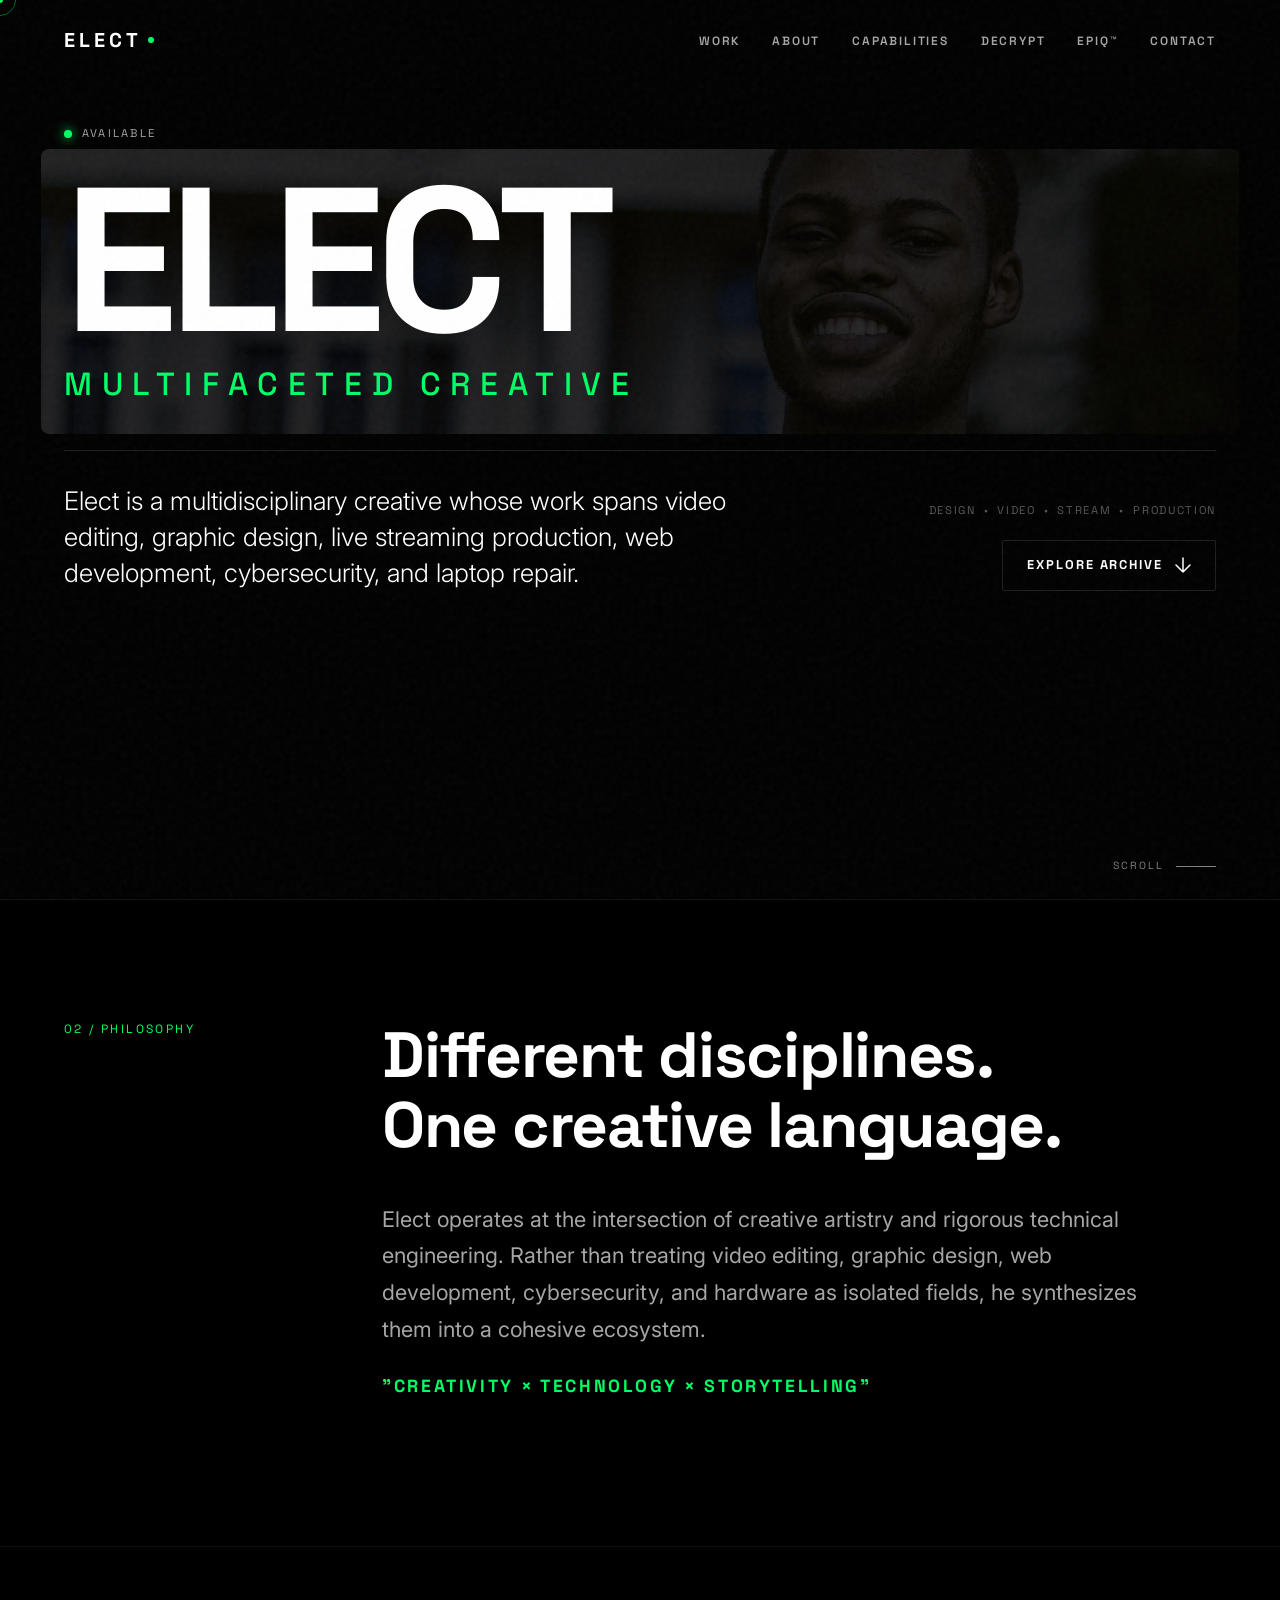
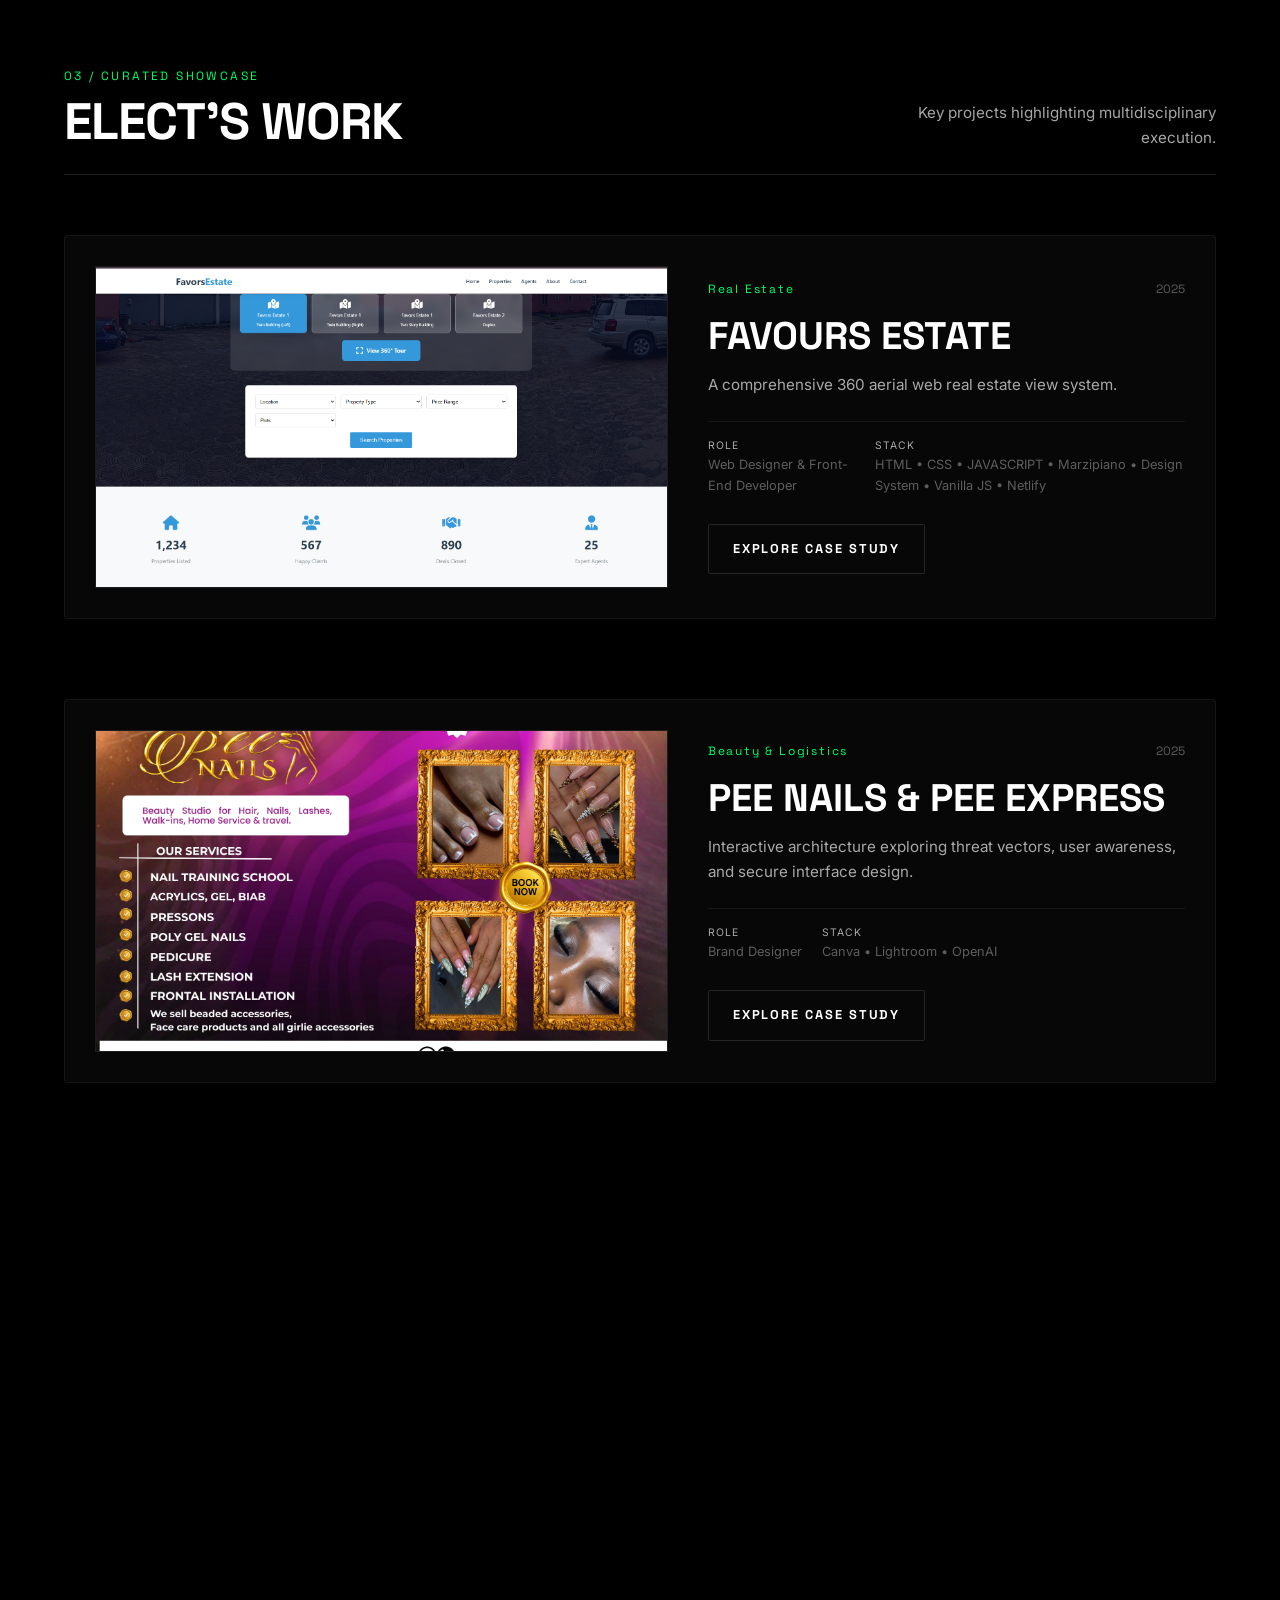
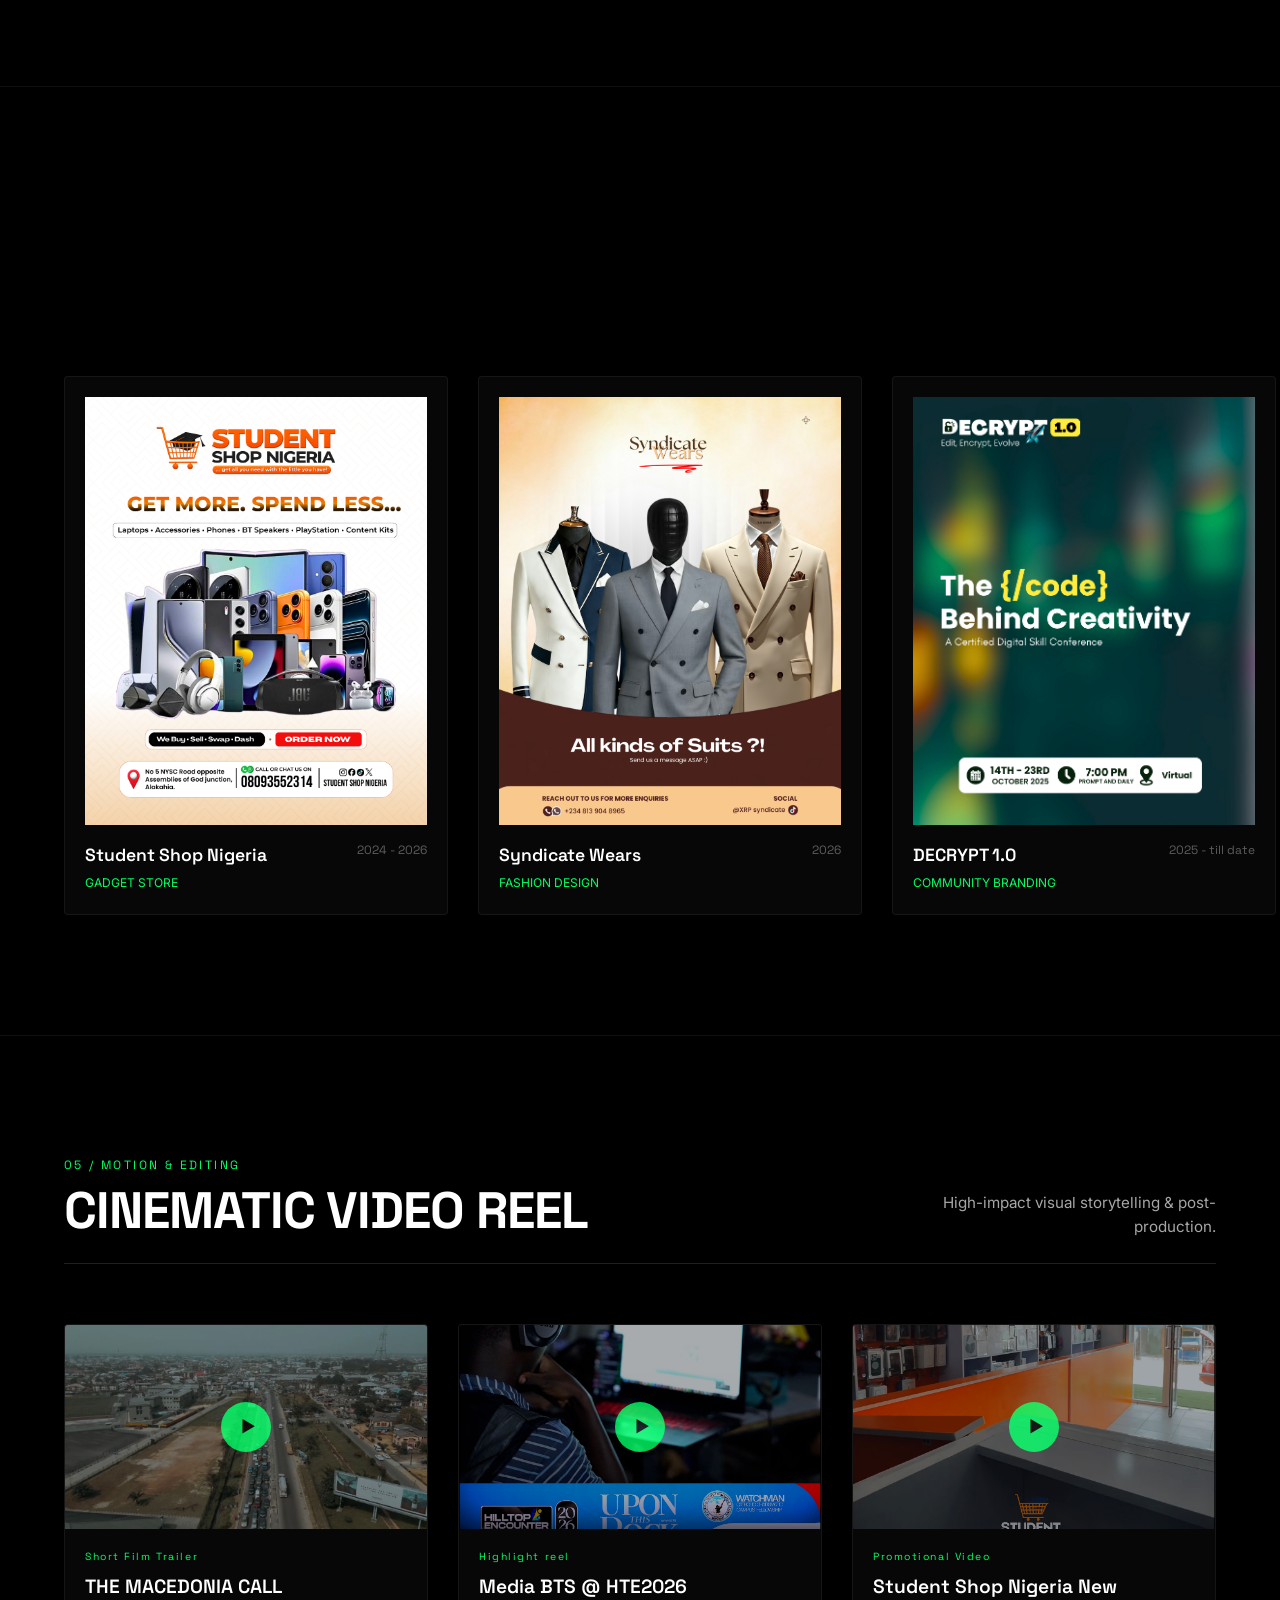
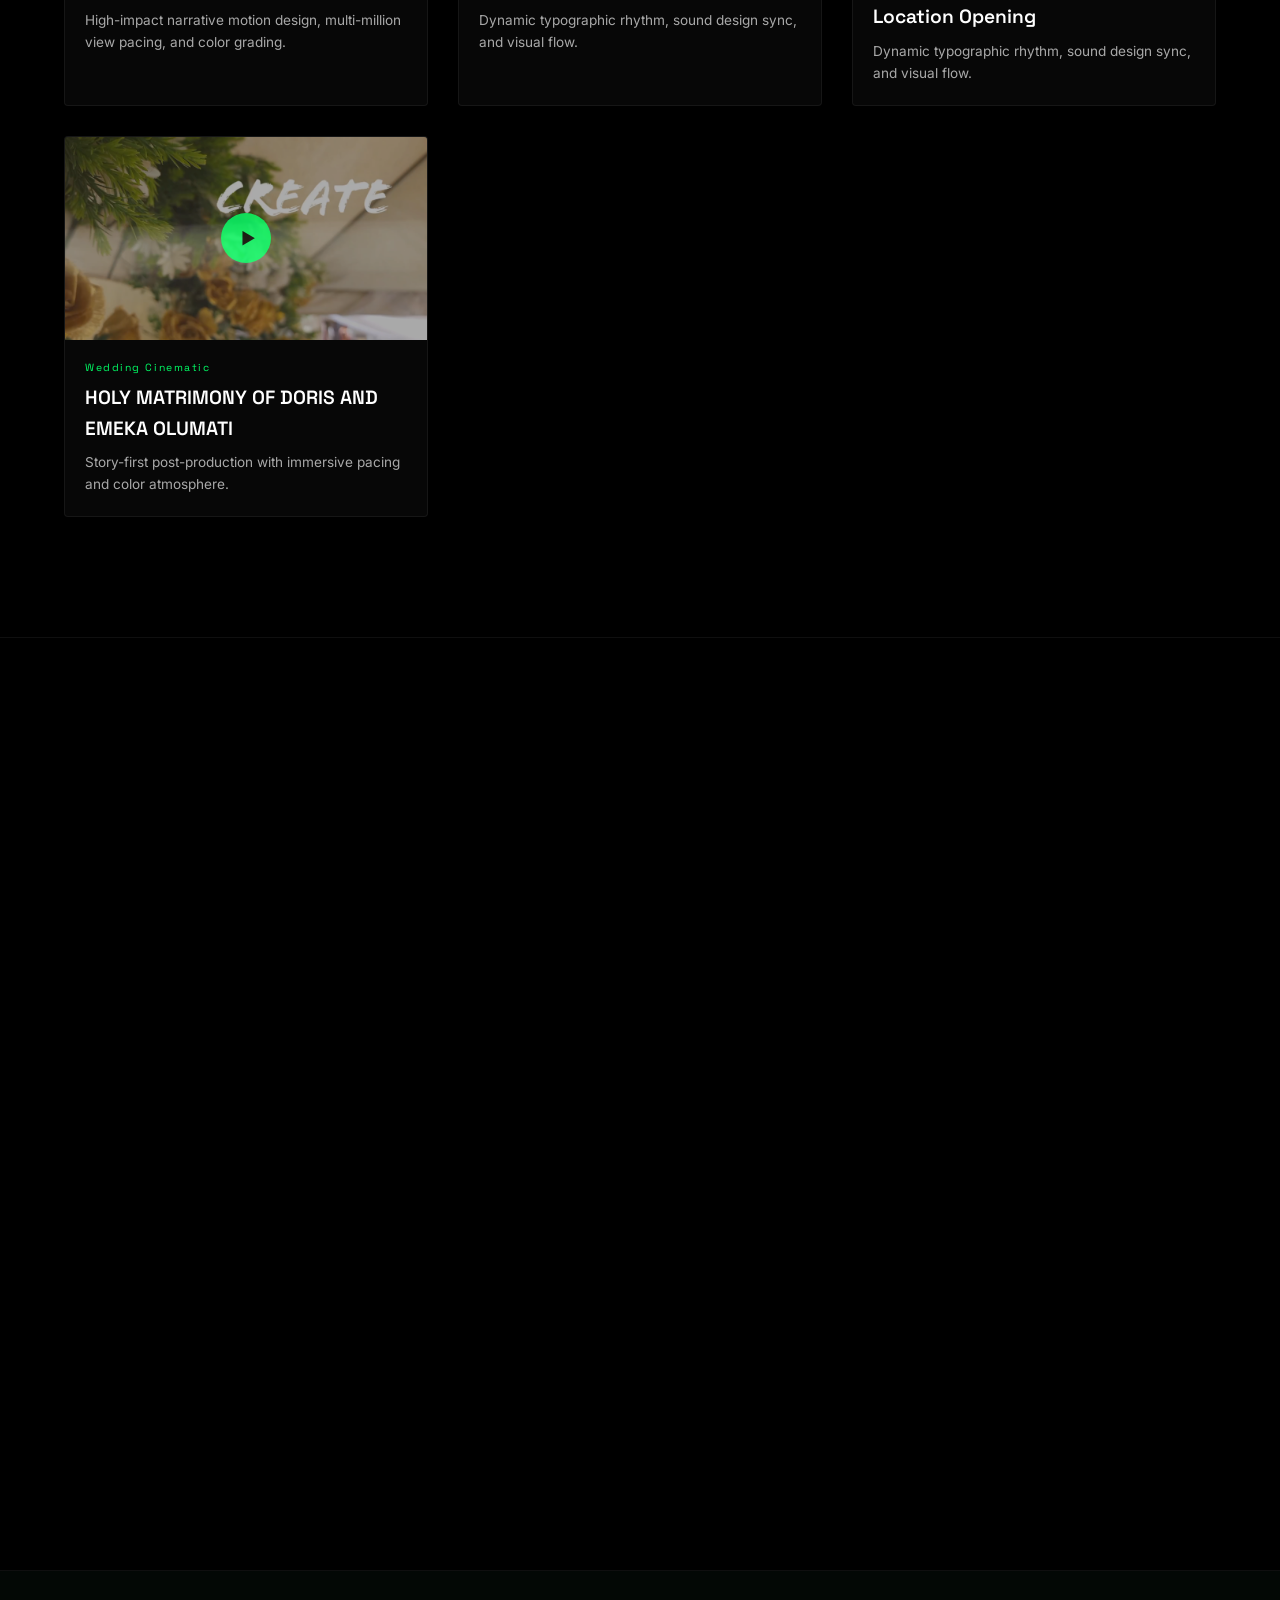
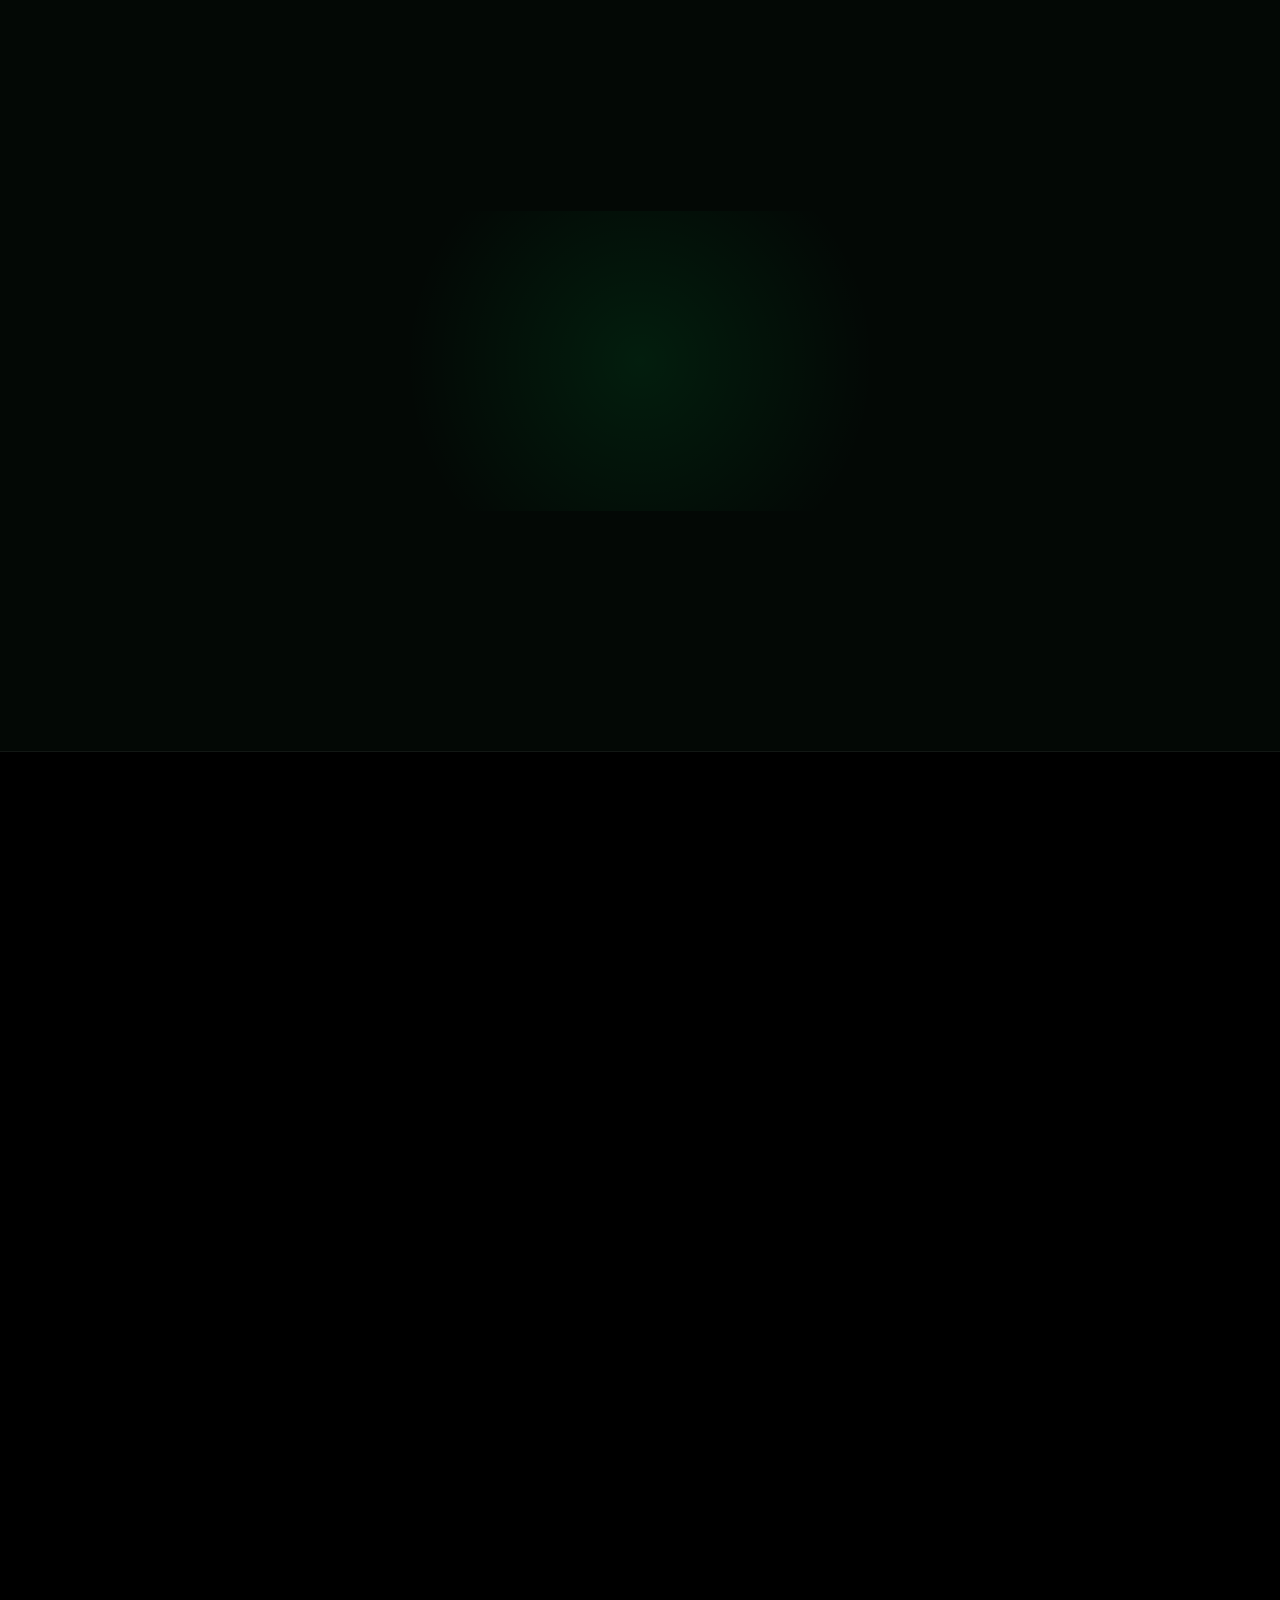
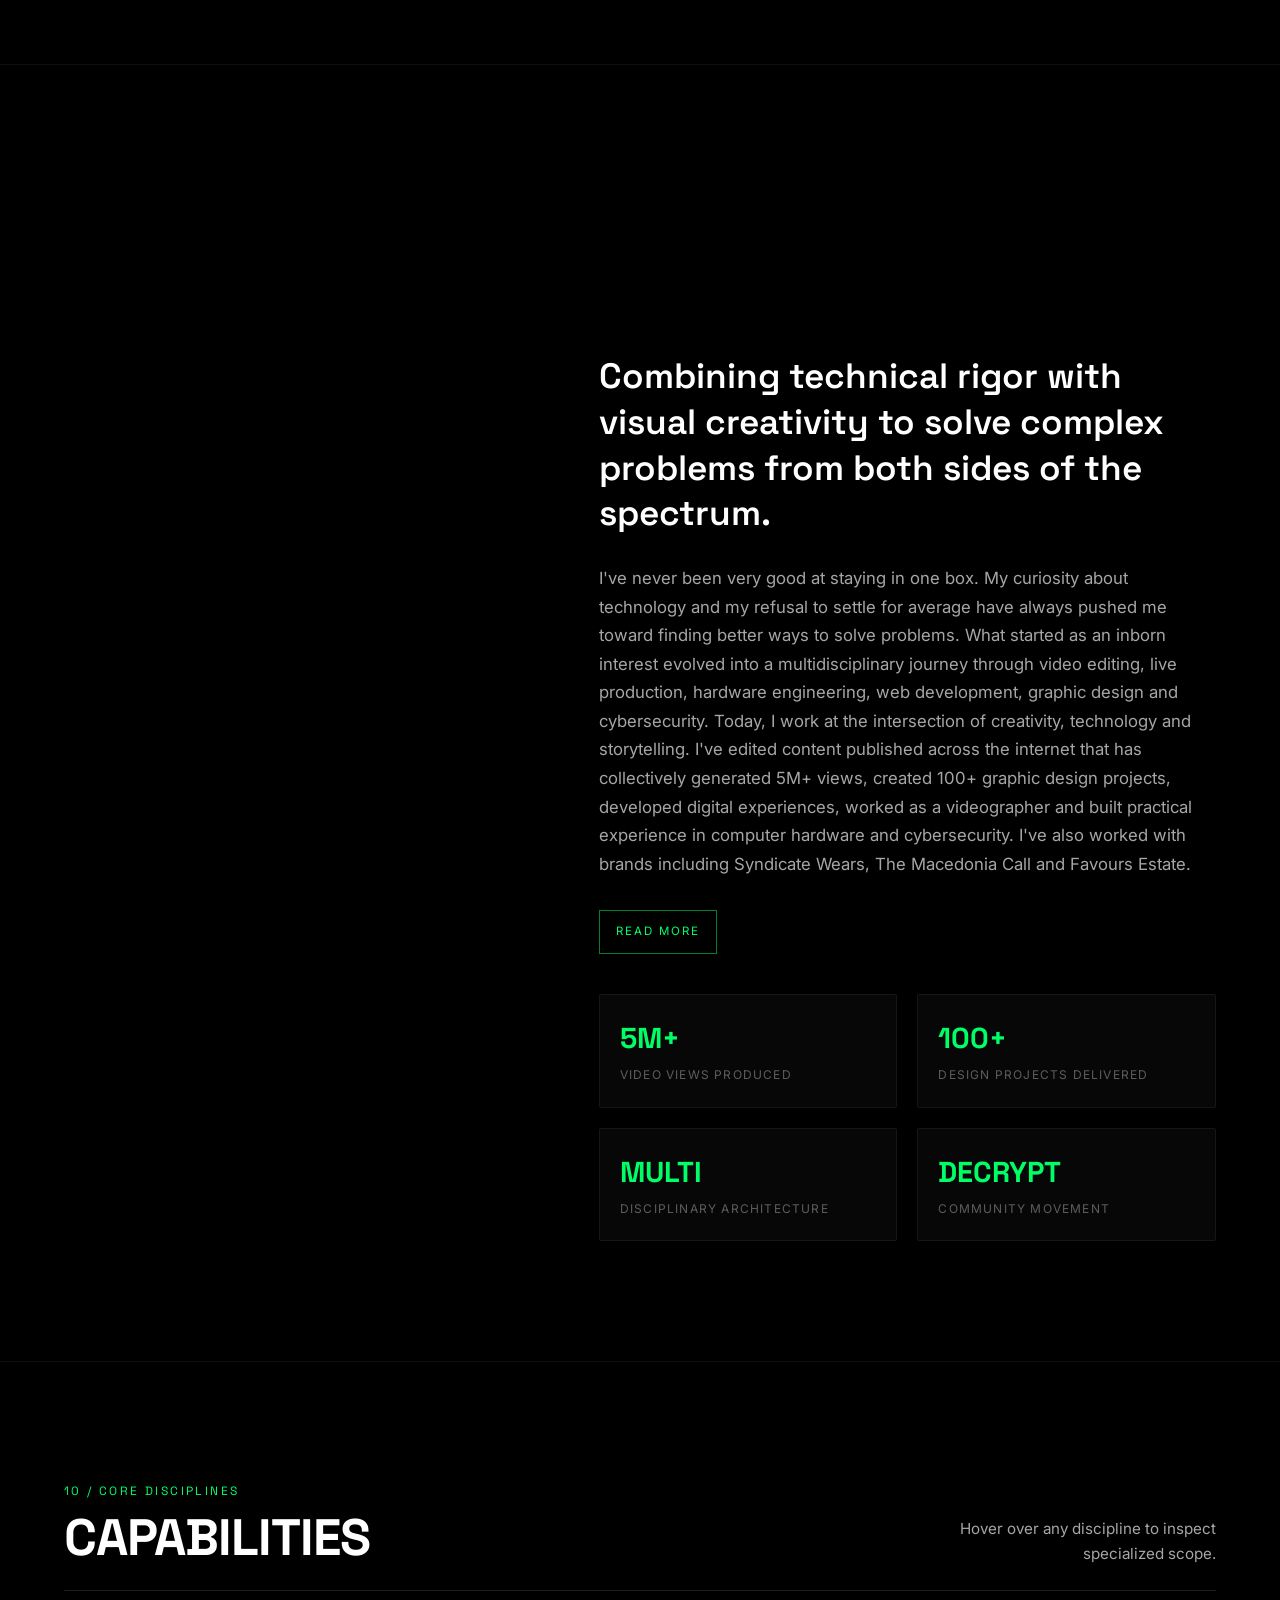
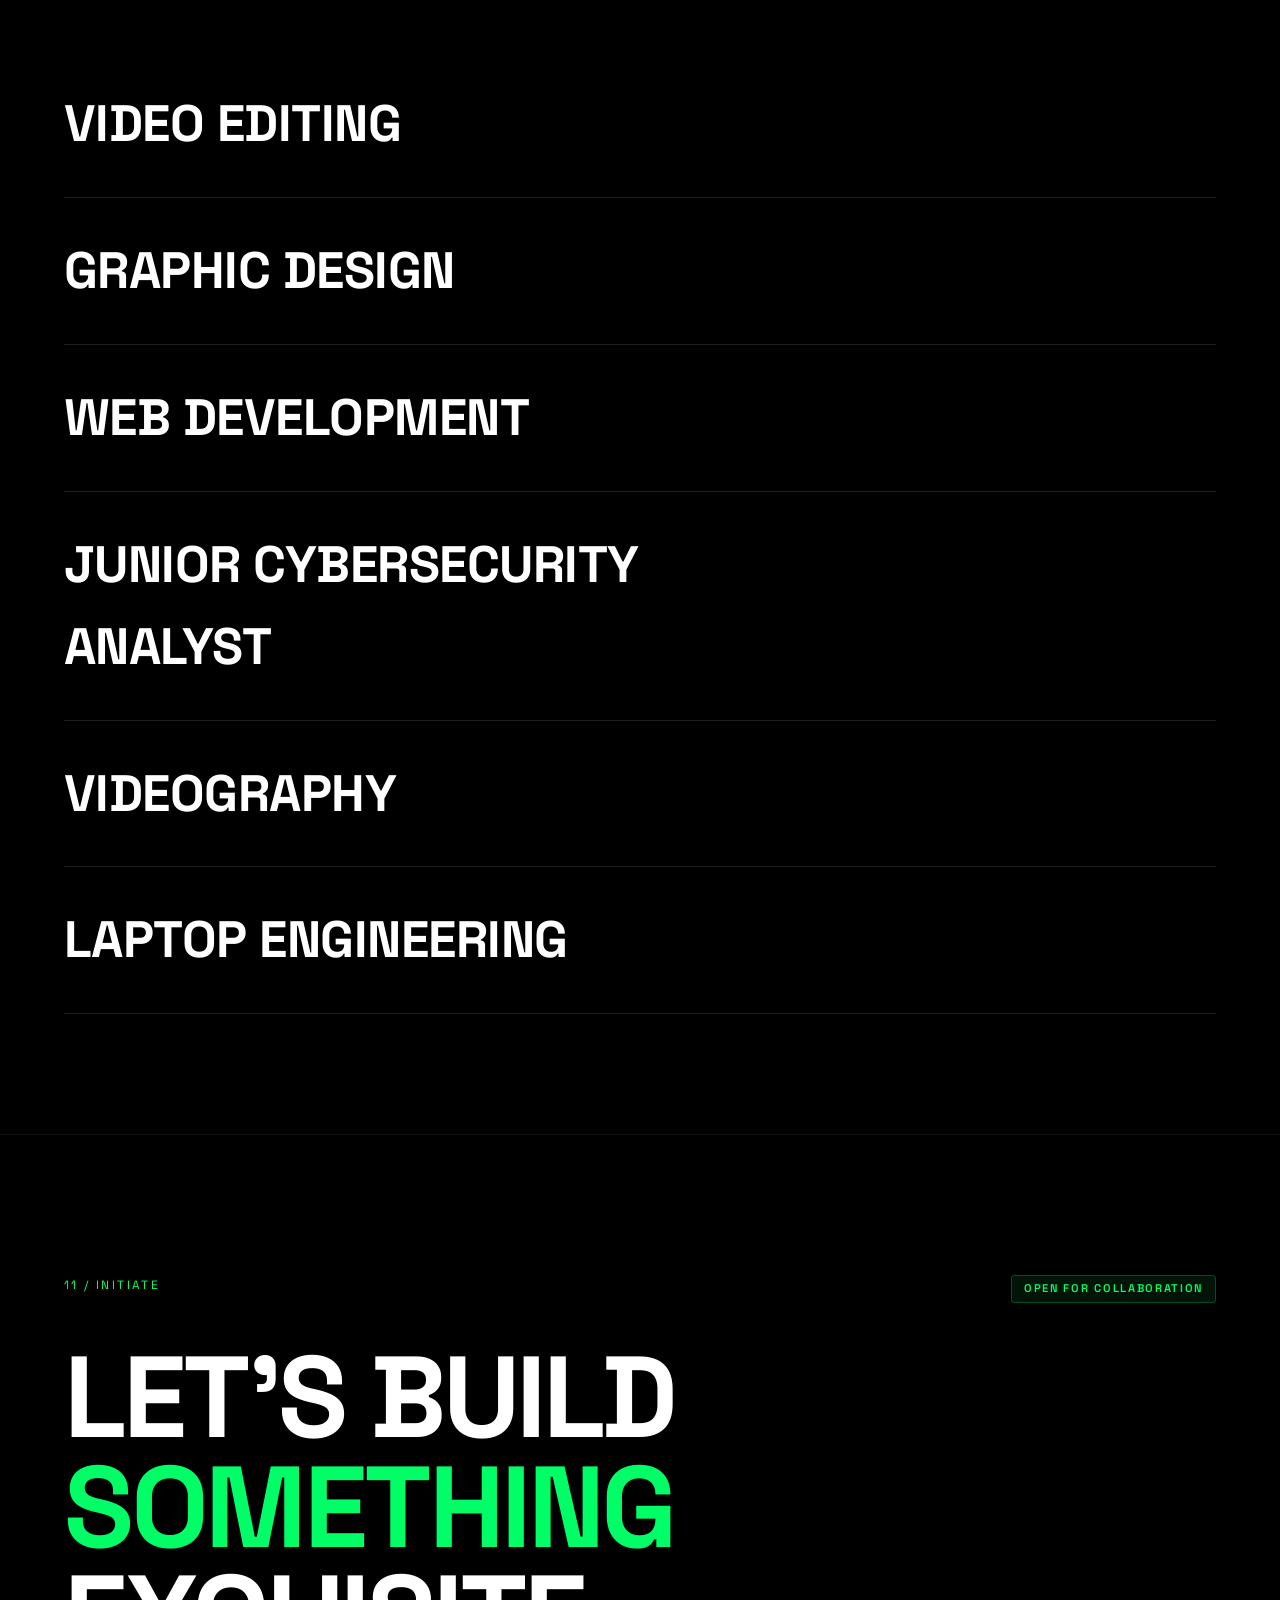
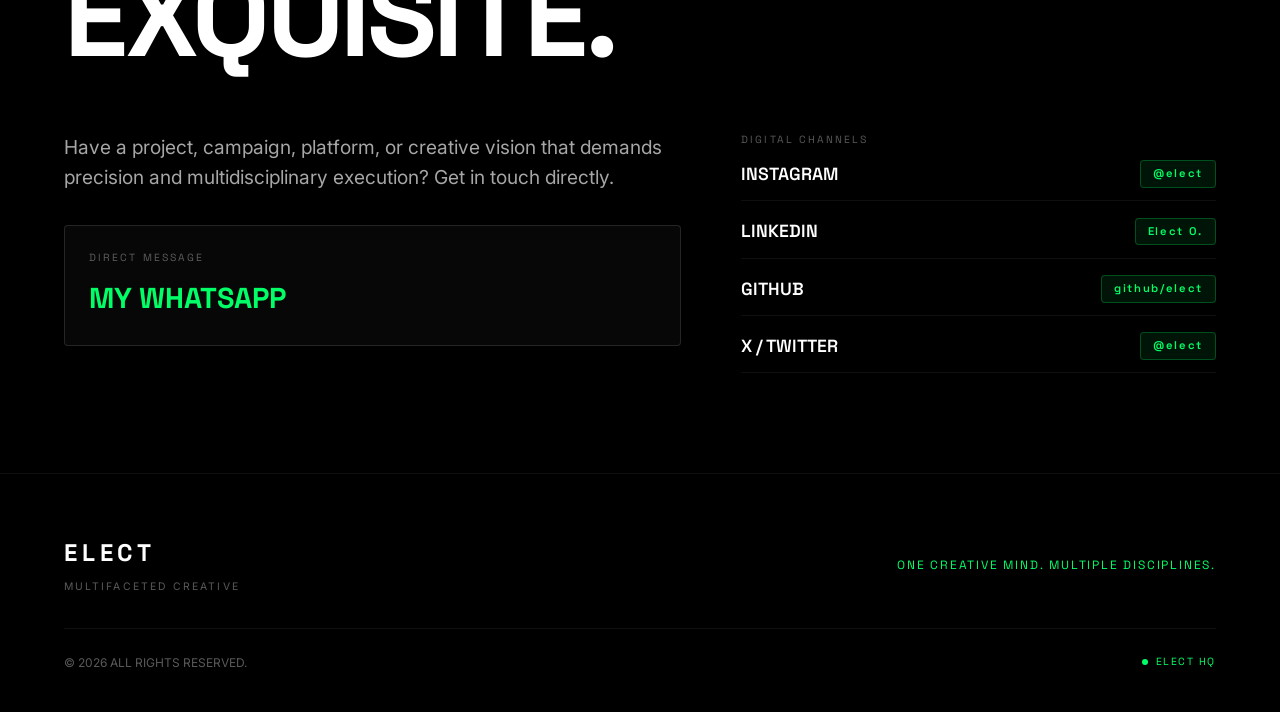
==== commit da1413a0: "added decrypt link" ====
--- a/index.html
+++ b/index.html
@@ -288,7 +288,7 @@
               </div>
 
               <div class="decrypt-cta-row">
-                <a href="Decrypt/index.html" class="c-btn-green interactive" data-cursor="JOIN">
+                <a href="https://decrypt.pxxl.click/" class="c-btn-green interactive" data-cursor="JOIN">
                   <span>ENGAGE WITH DECRYPT</span>
                   <svg width="14" height="14" viewBox="0 0 14 14" fill="none"><path d="M1 13L13 1M13 1H3M13 1V11" stroke="currentColor" stroke-width="1.5" stroke-linecap="round" stroke-linejoin="round"/></svg>
                 </a>
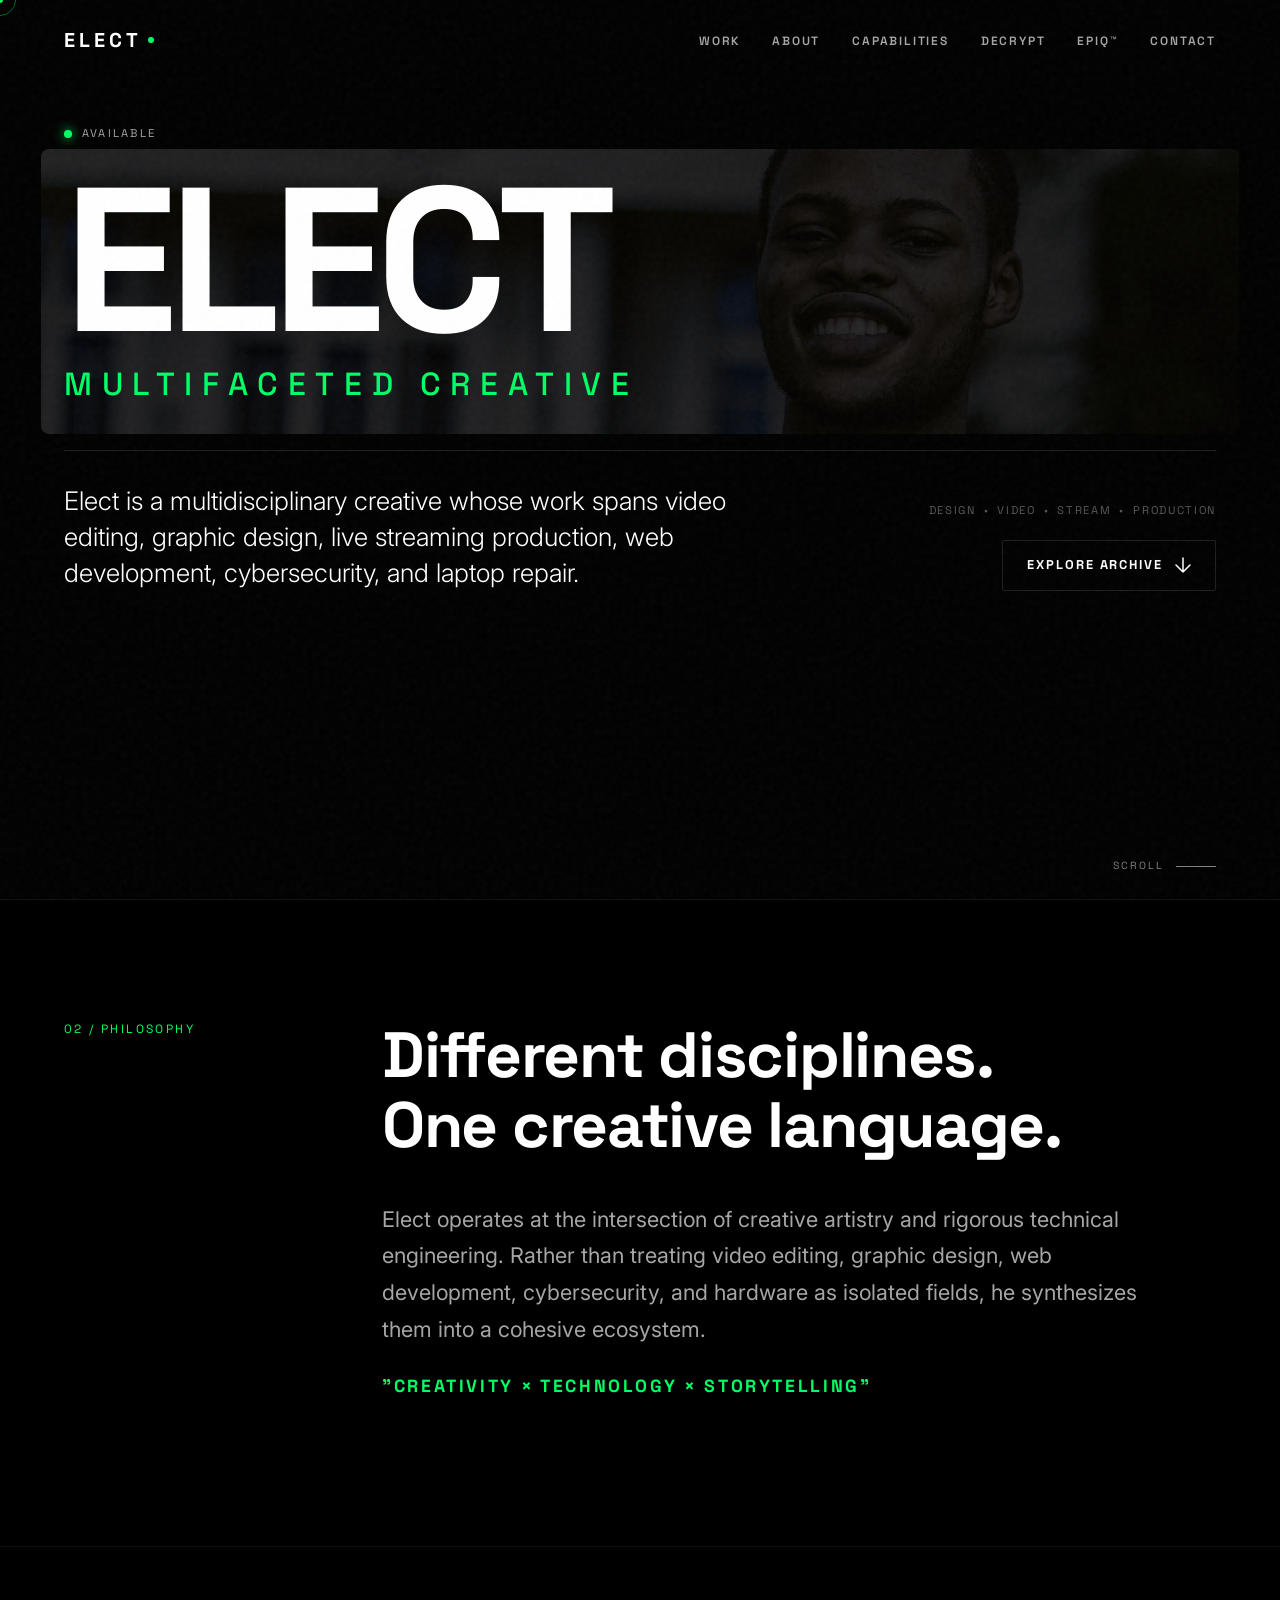
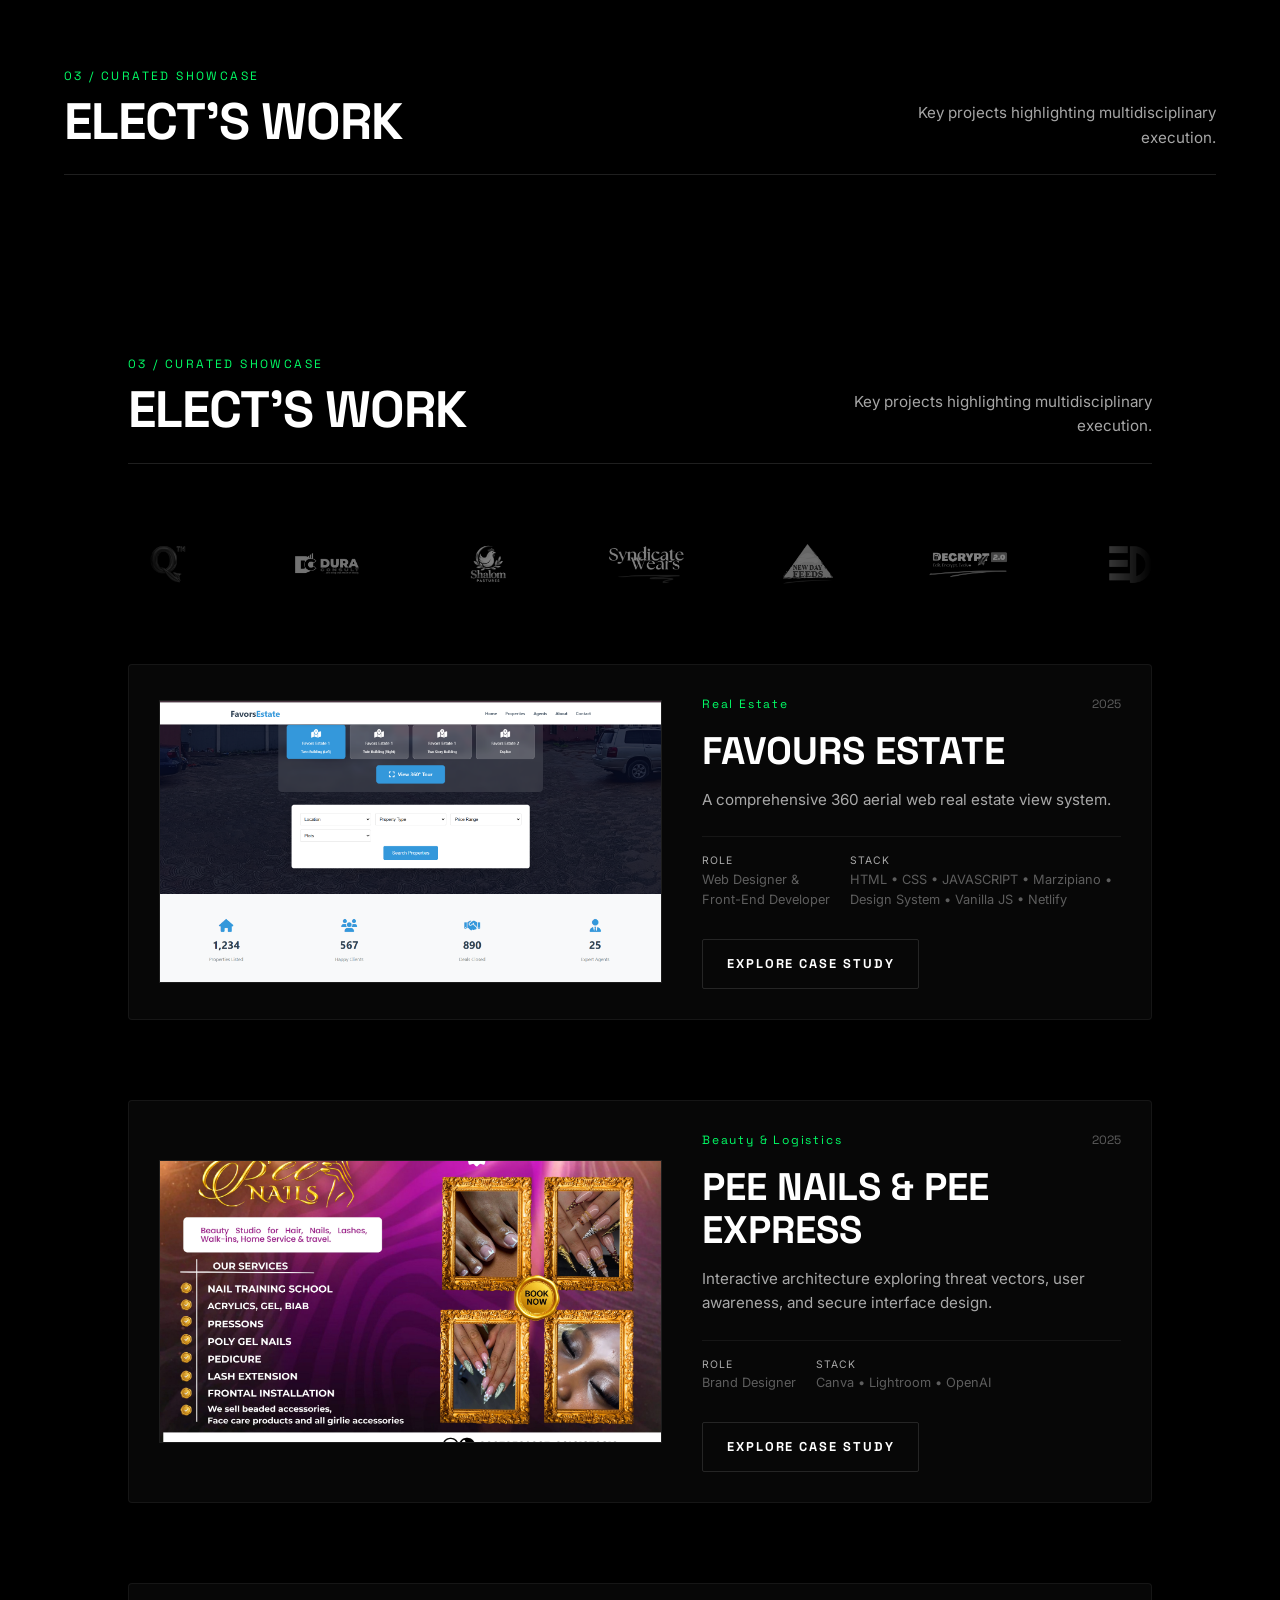
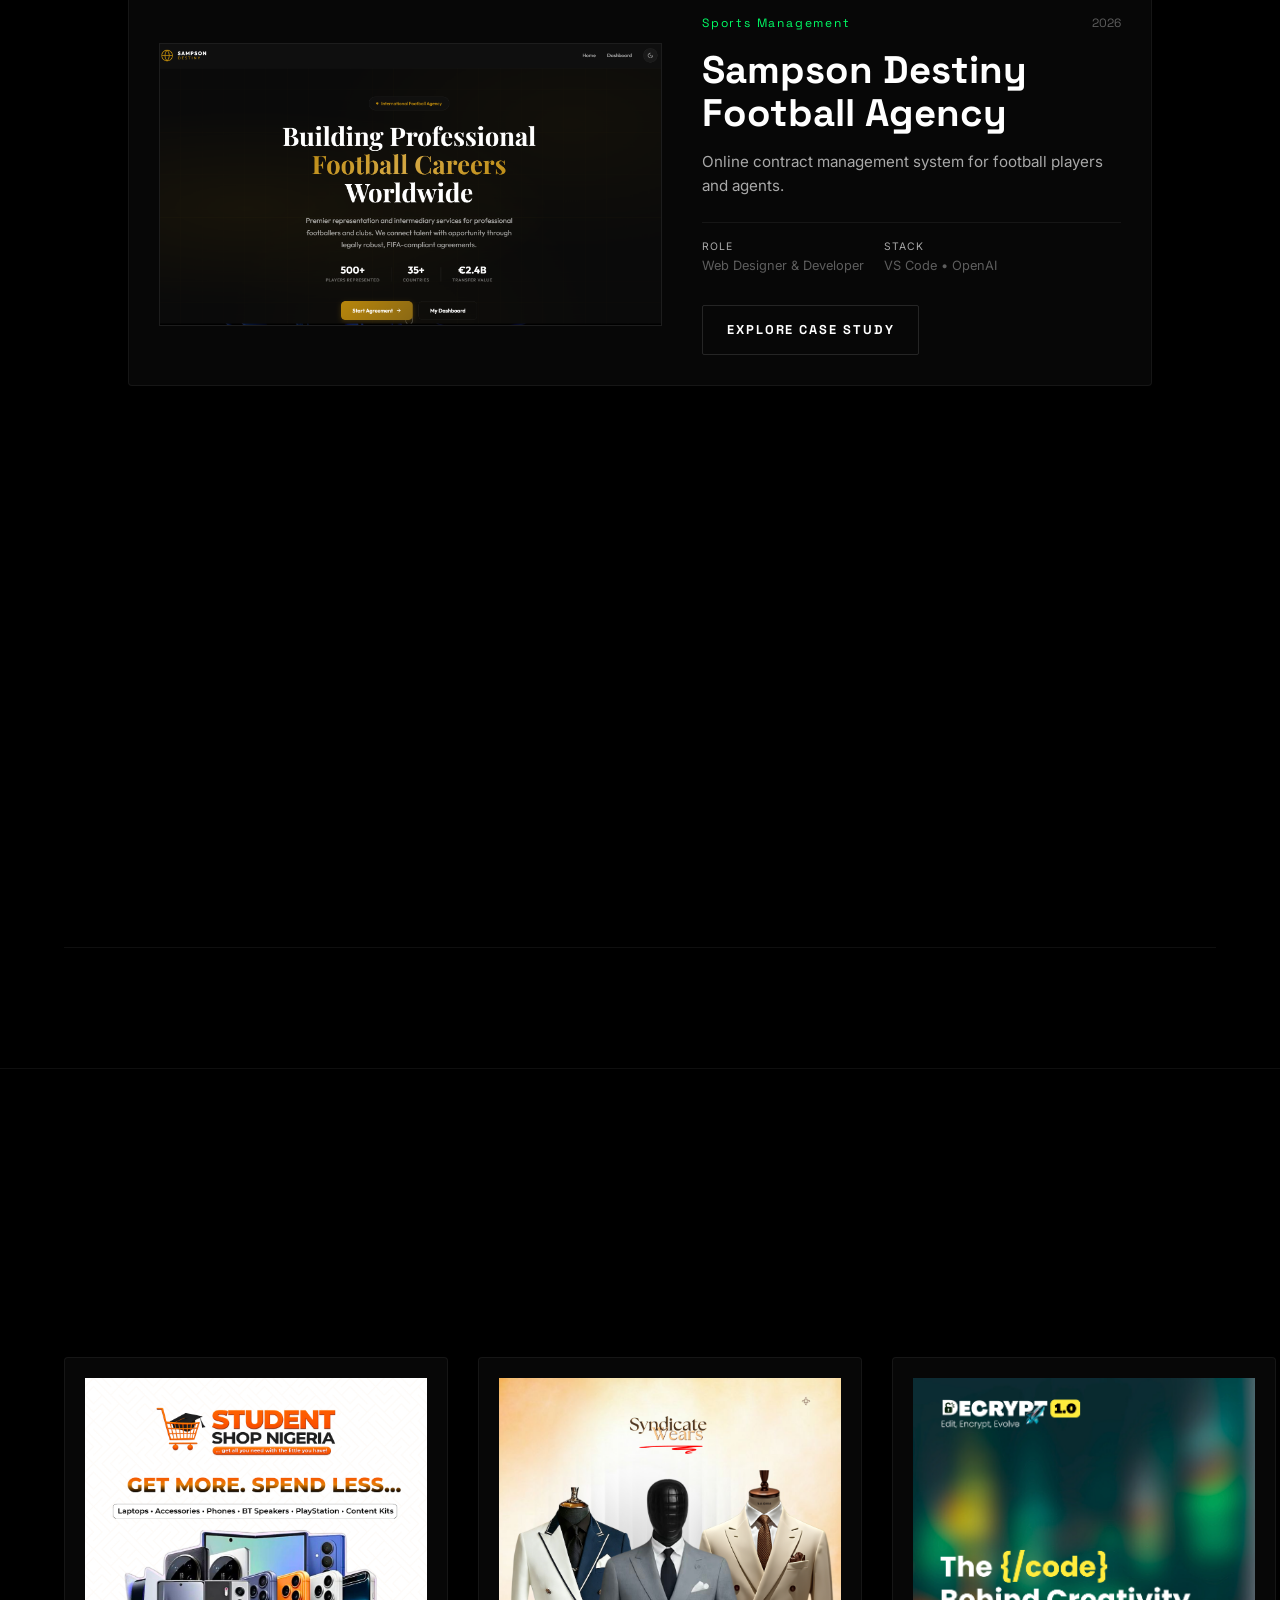
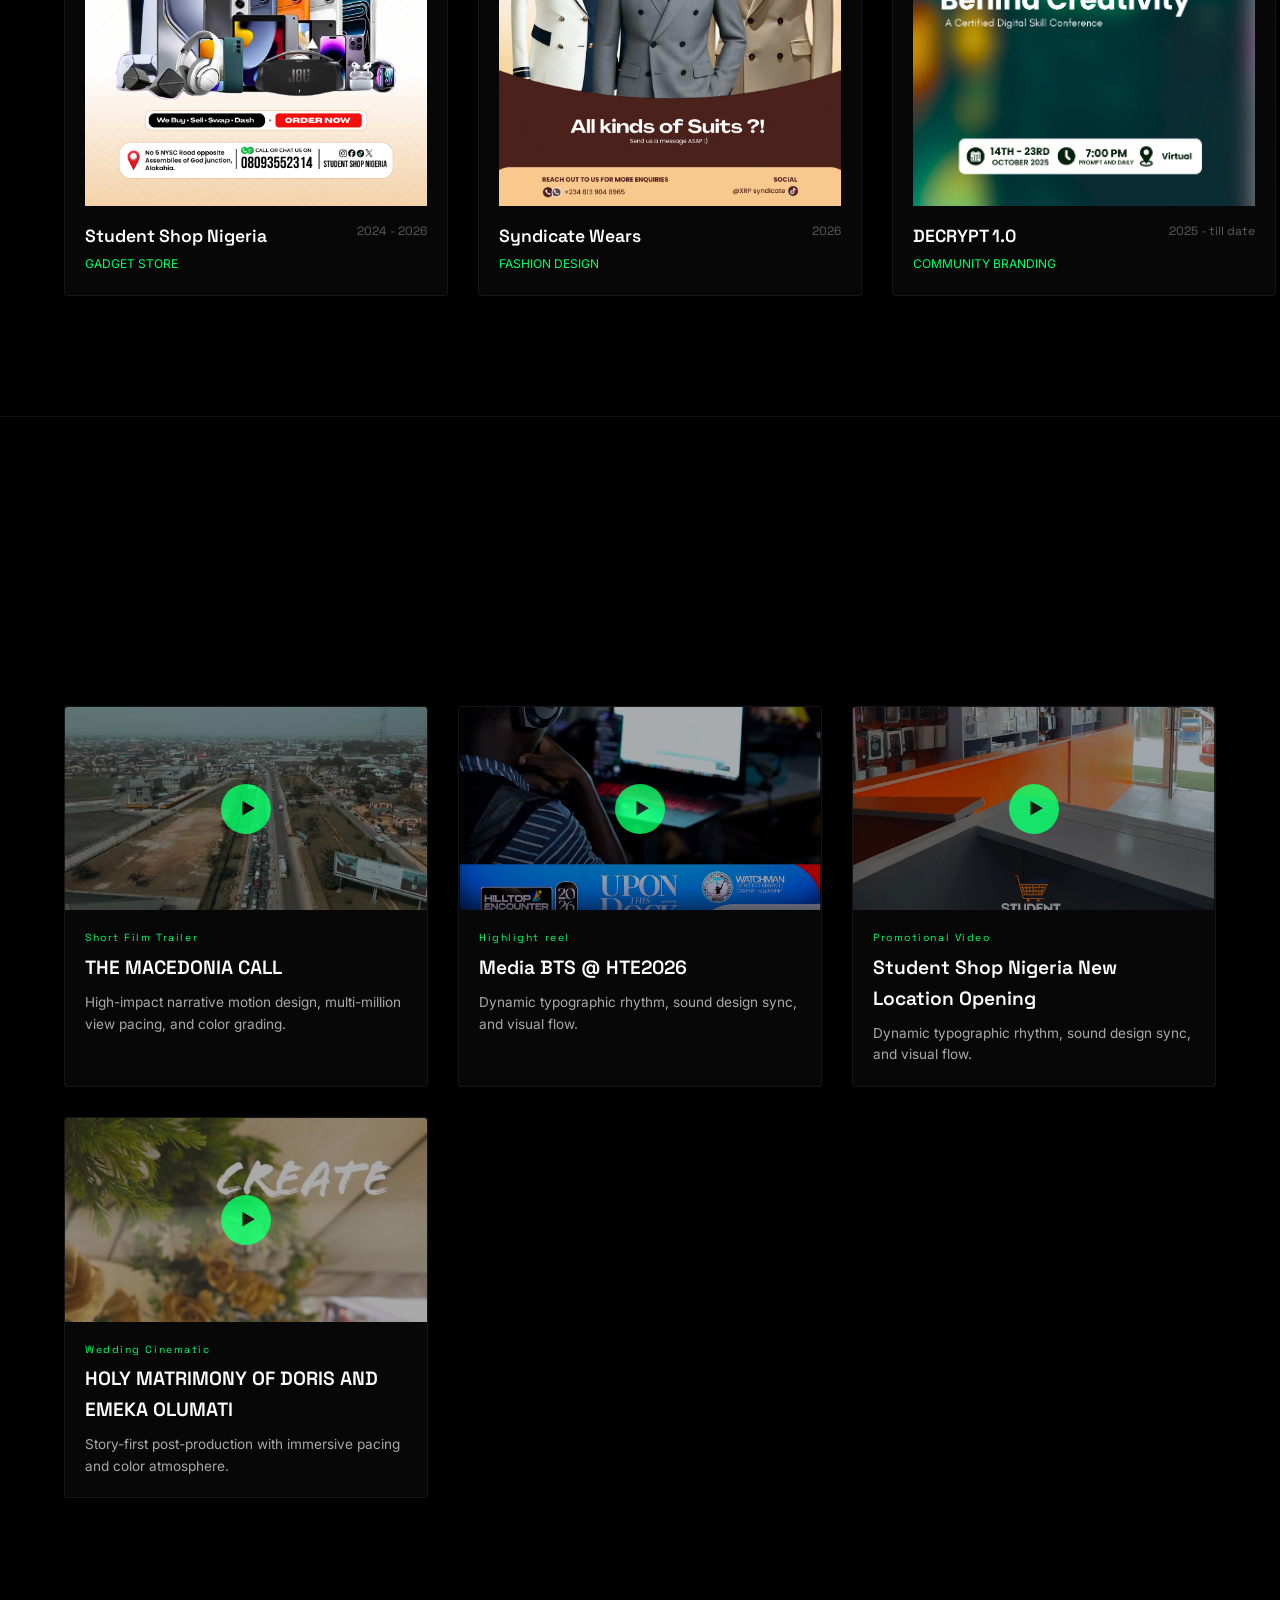
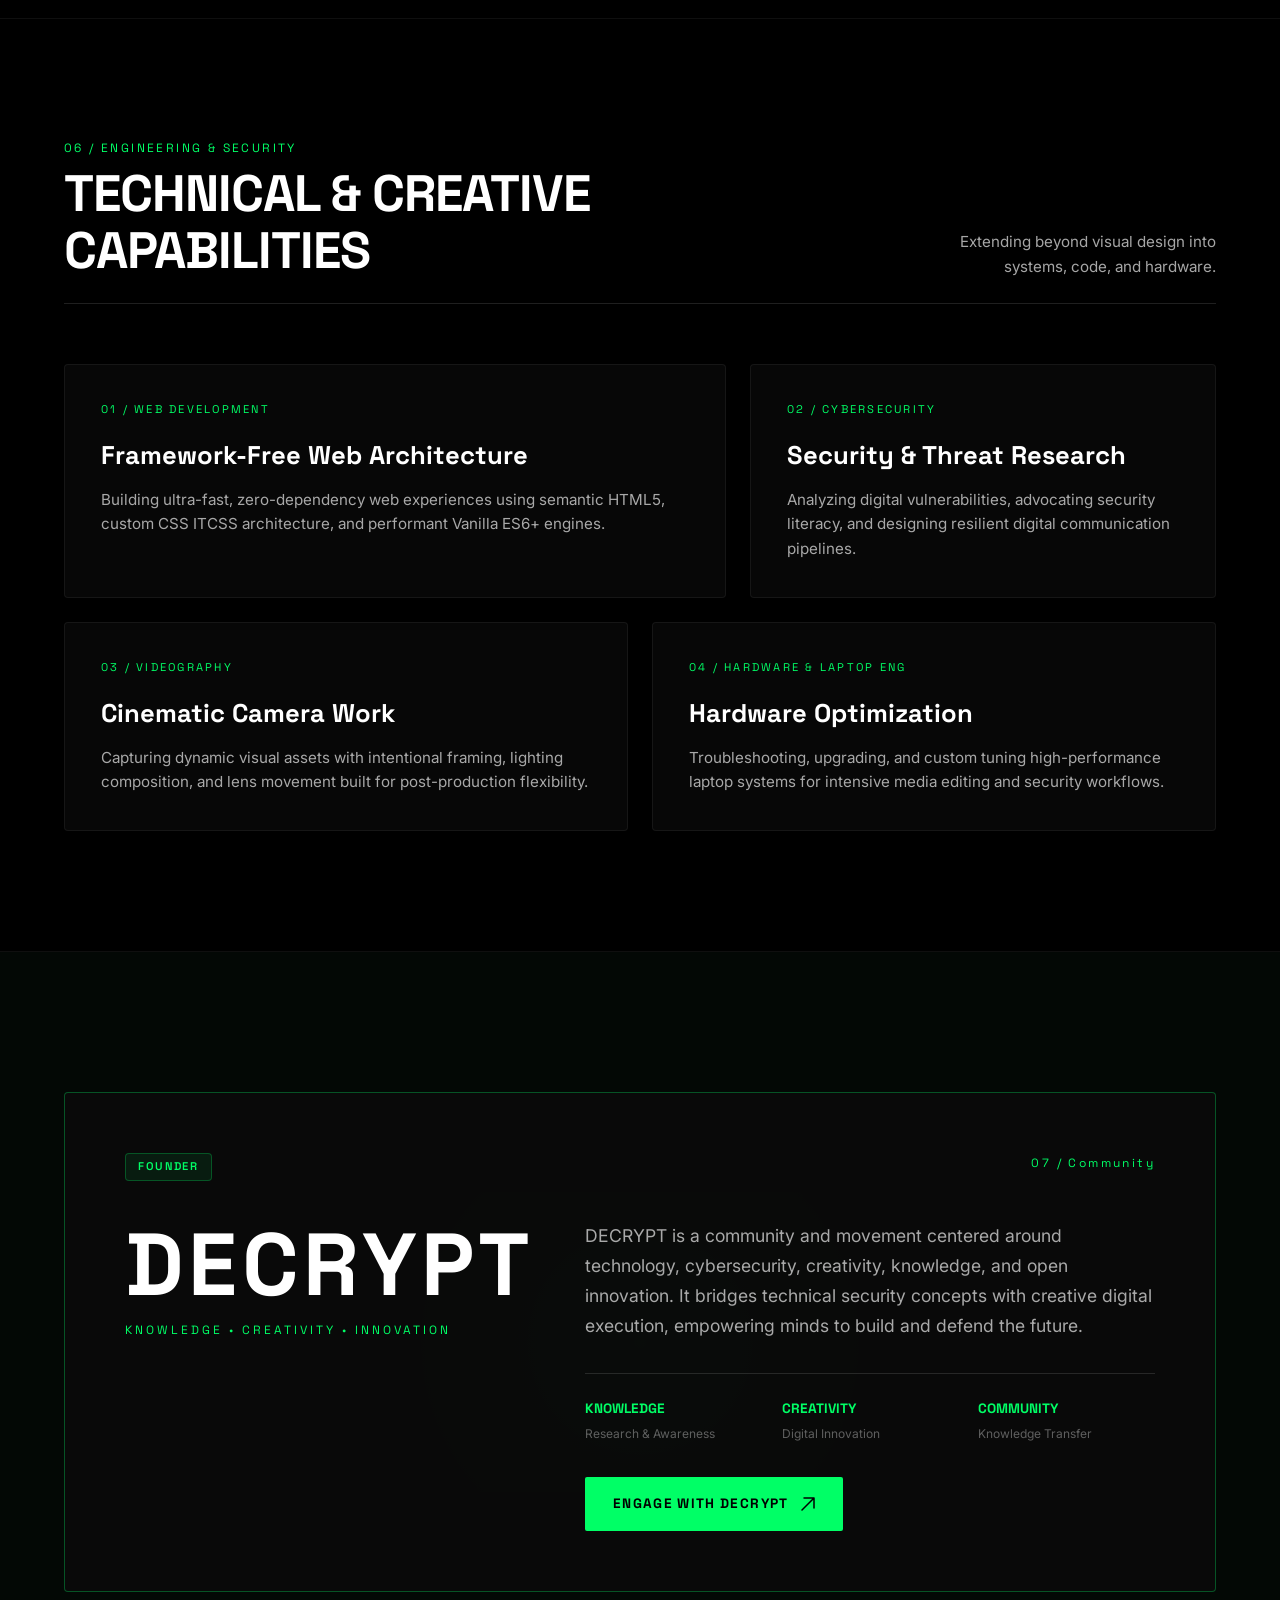
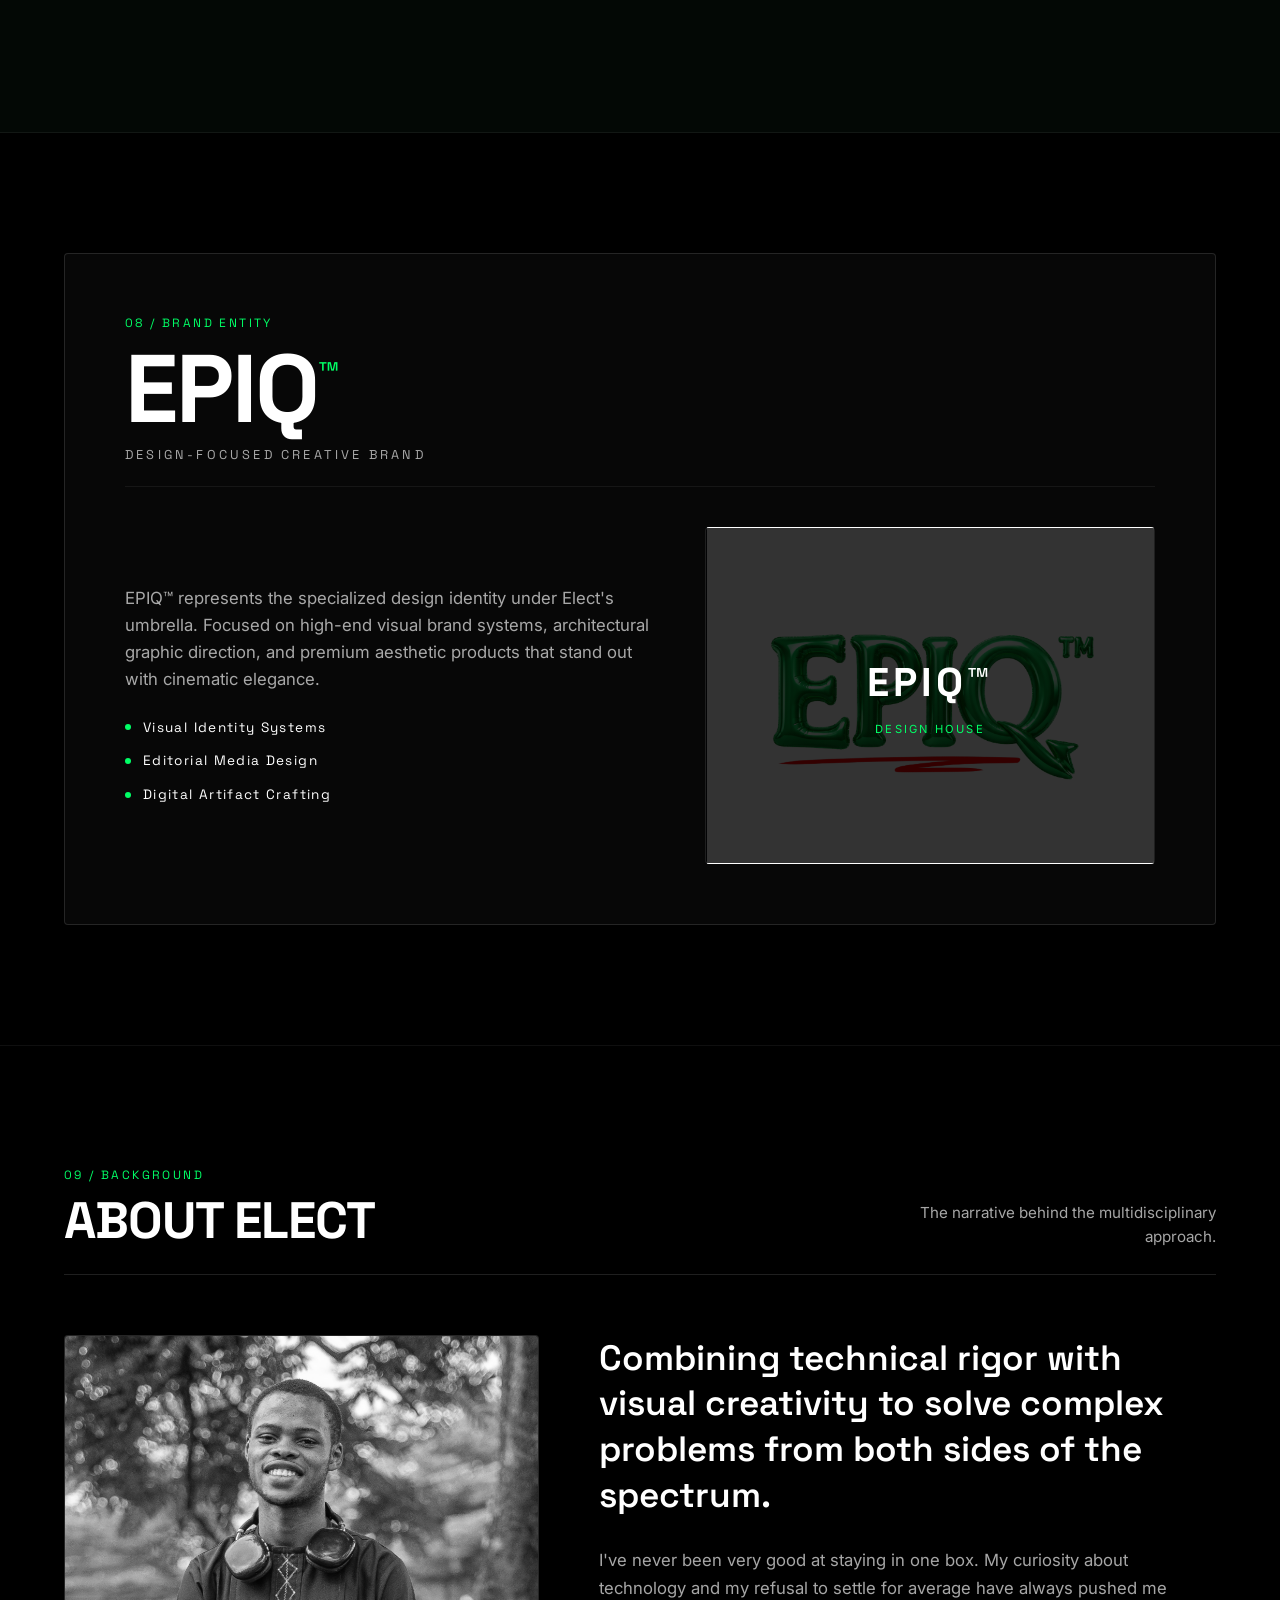
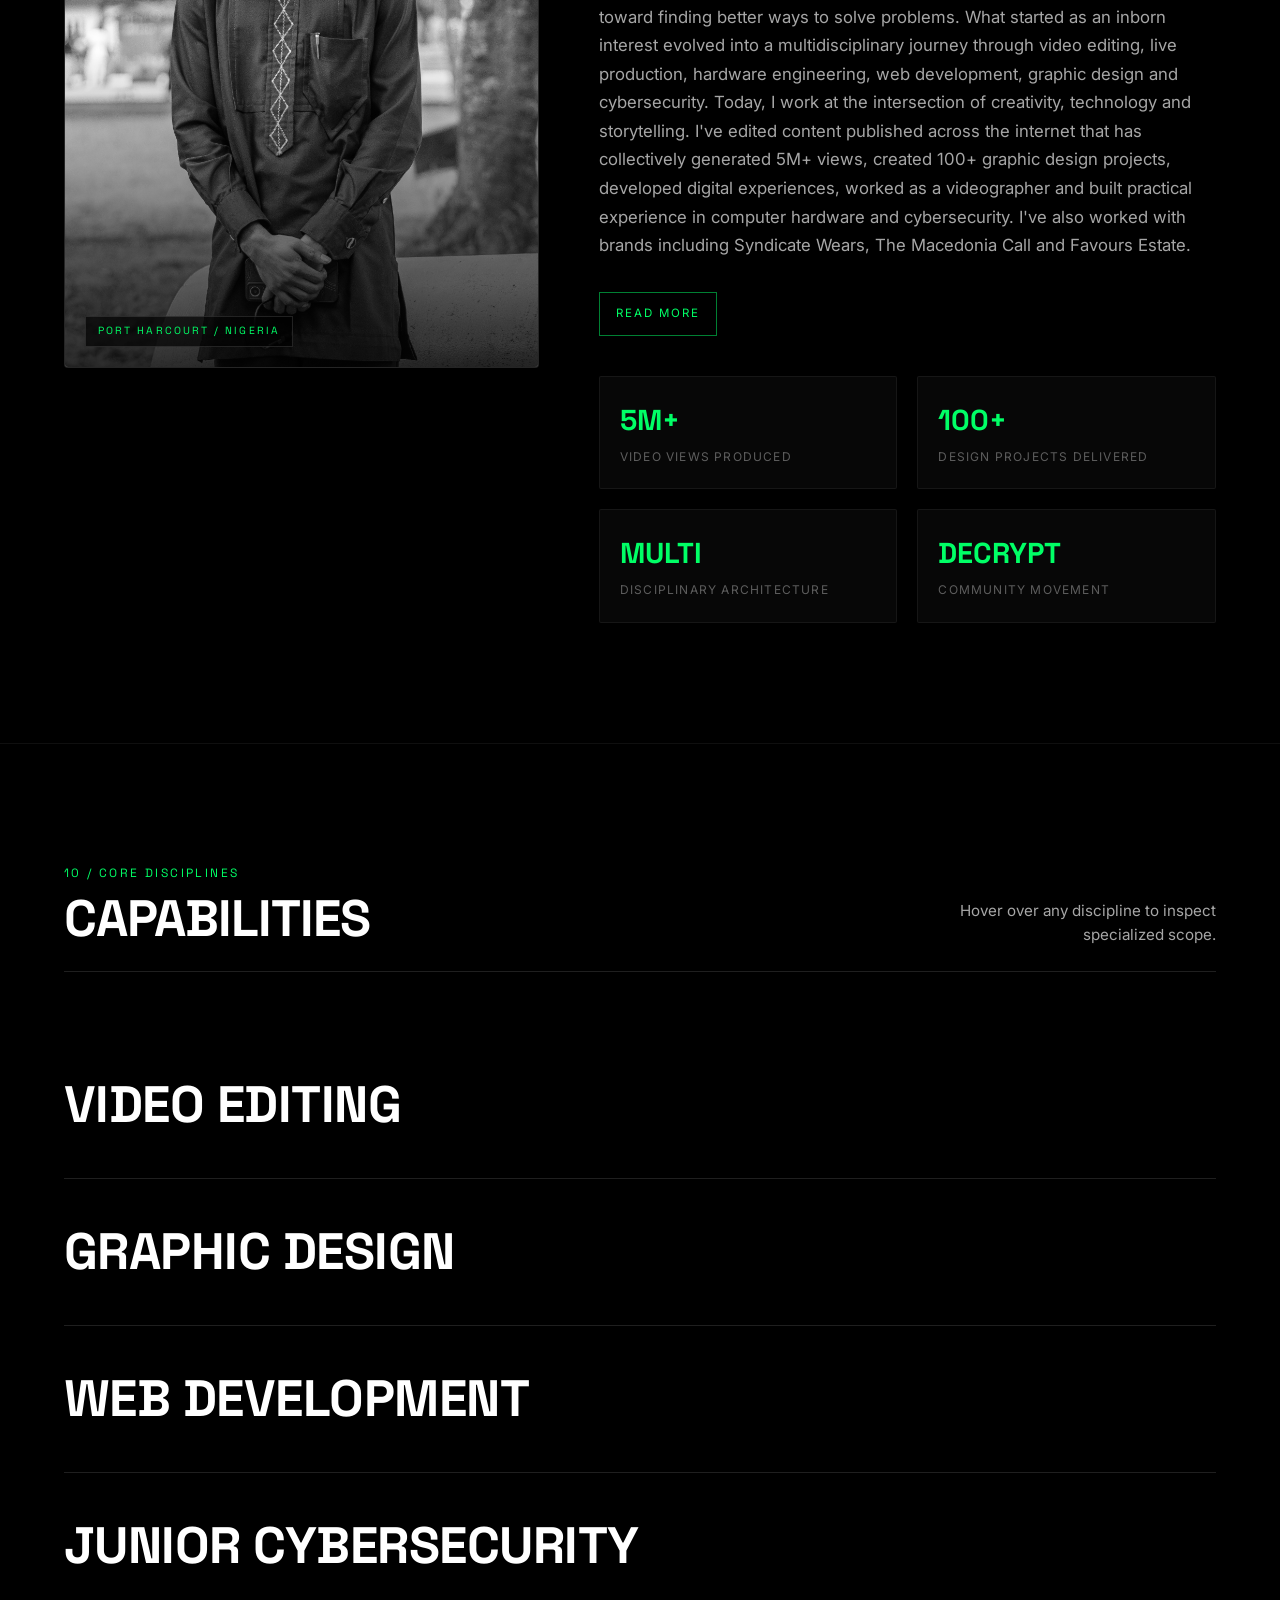
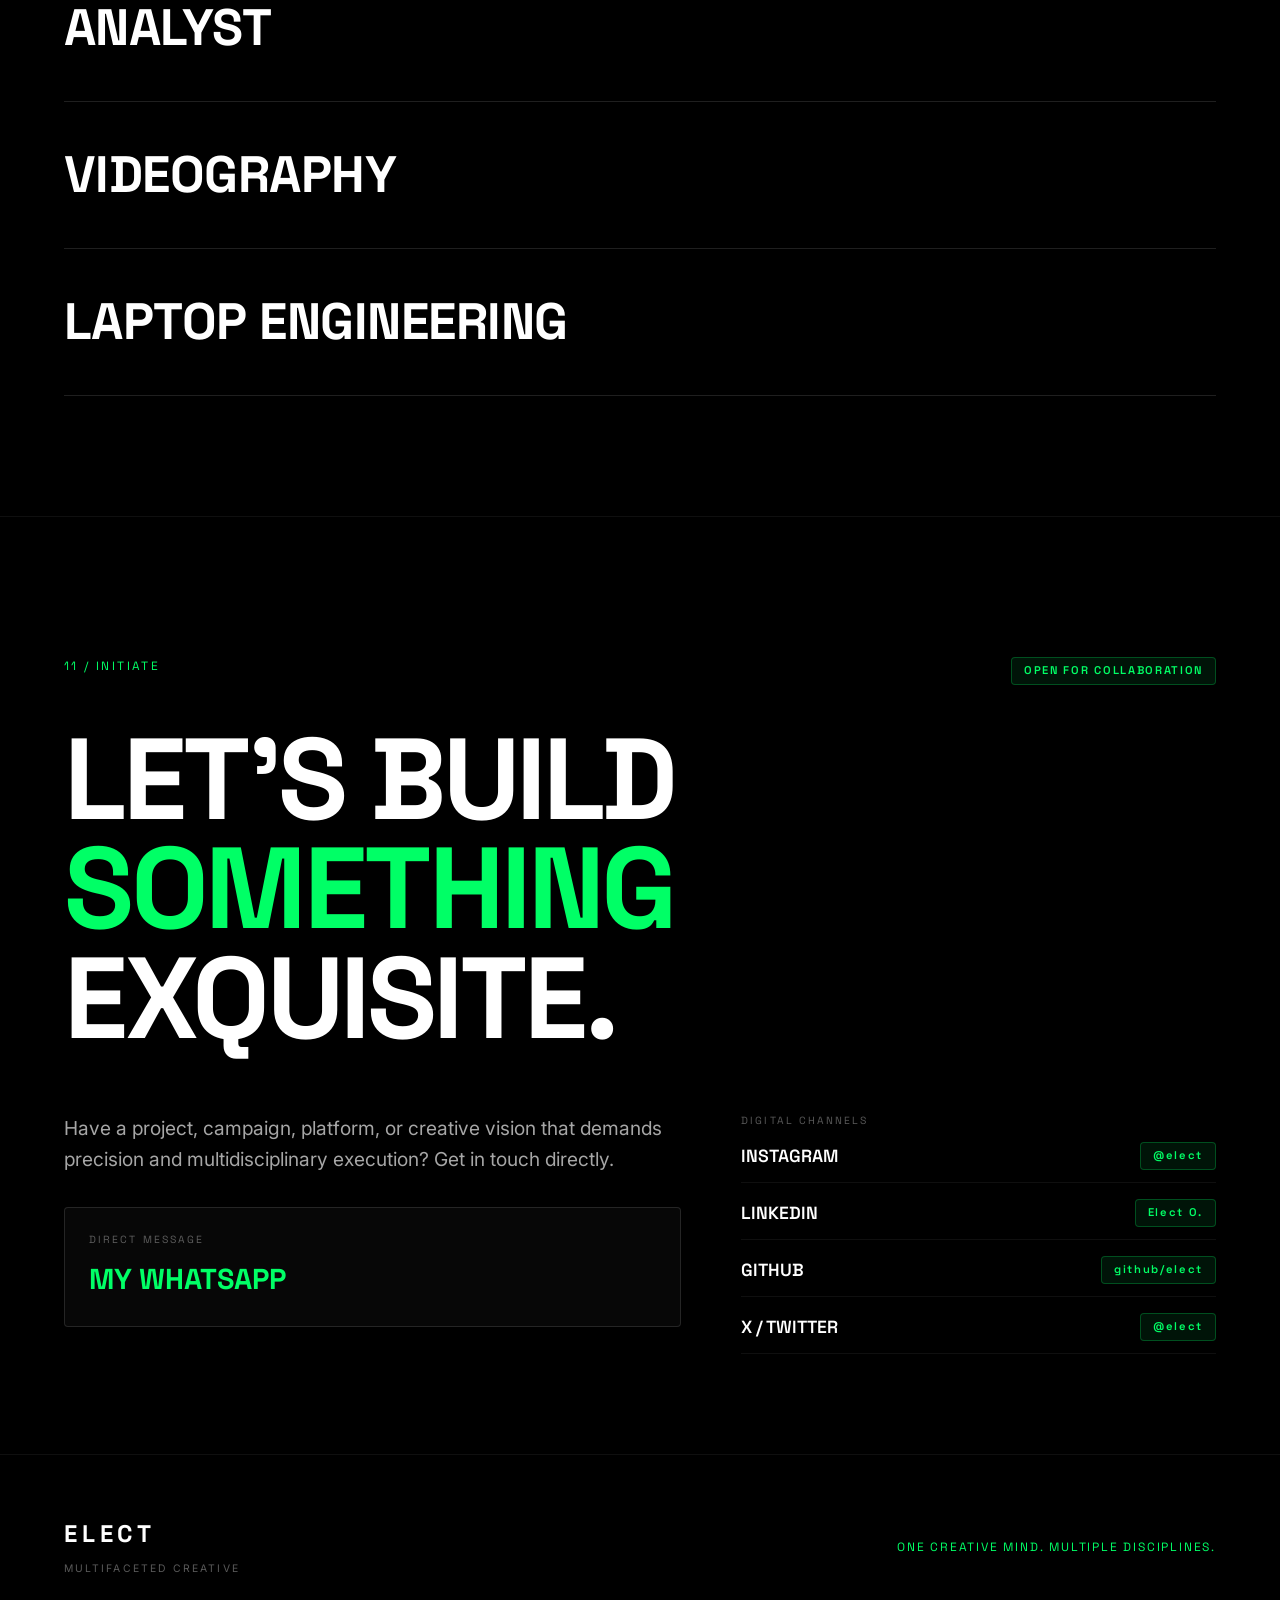
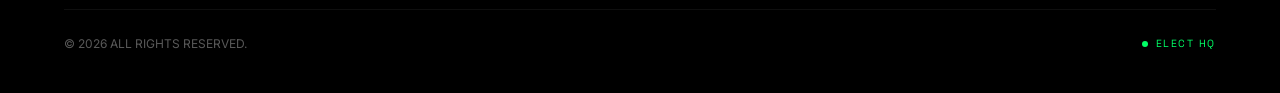
==== commit e3b45e3b: "added grayscale logo carousel and hard refresh JS everytime" ====
--- a/index.html
+++ b/index.html
@@ -21,7 +21,13 @@
   <link rel="preconnect" href="https://fonts.gstatic.com" crossorigin>
   <link href="https://fonts.googleapis.com/css2?family=Inter:wght@300;400;500;600;700&family=Space+Grotesk:wght@400;500;600;700&display=swap" rel="stylesheet">
 
-  <link rel="stylesheet" href="style.css">
+<link rel="stylesheet" href="style.css?v=1.1">
+  
+  <!-- Prevent browser caching -->
+  <meta http-equiv="Cache-Control" content="no-cache, no-store, must-revalidate">
+  <meta http-equiv="Pragma" content="no-cache">
+  <meta http-equiv="Expires" content="0">
+
 </head>
 <body>
 
@@ -187,6 +193,64 @@
           </div>
           <p class="section-desc">Key projects highlighting multidisciplinary execution.</p>
         </div>
+
+        <!-- 03 — SELECTED WORK SECTION -->
+    <section class="s-selected-work" id="selected-work">
+      <div class="o-container">
+        <div class="section-header reveal-fade">
+          <div>
+            <span class="c-section-num">03 / CURATED SHOWCASE</span>
+            <h2 class="c-section-title"> ELECT'S WORK</h2>
+          </div>
+          <p class="section-desc">Key projects highlighting multidisciplinary execution.</p>
+        </div>
+
+        <!-- NEW: Infinite Brand Logo Loop -->
+        <div class="brand-marquee-wrapper reveal-fade">
+          <div class="brand-marquee-track">
+            <!-- Group 1: Original Set -->
+            <div class="brand-marquee-group">
+              <!-- Replace src with your actual brand logo paths -->
+              <img src="assets/brands/1.png" alt="Brand Partner">
+              <img src="assets/brands/2.png" alt="Brand Partner">
+              <img src="assets/brands/3.png" alt="Brand Partner">
+              <img src="assets/brands/4.png" alt="Brand Partner">
+              <img src="assets/brands/5.png" alt="Brand Partner">
+              <img src="assets/brands/6.png" alt="Brand Partner">
+              <img src="assets/brands/7.png" alt="Brand Partner">
+              <img src="assets/brands/8.png" alt="Brand Partner">
+              <img src="assets/brands/9.png" alt="Brand Partner">
+              <img src="assets/brands/10.png" alt="Brand Partner">
+              <img src="assets/brands/11.png" alt="Brand Partner">
+              <img src="assets/brands/12.png" alt="Brand Partner">
+              <img src="assets/brands/13.png" alt="Brand Partner">
+              <img src="assets/brands/1.png" alt="Brand Partner">
+            </div>
+            <!-- Group 2: Duplicate Set (Required for the seamless loop illusion) -->
+            <!-- <div class="brand-marquee-group" aria-hidden="true">
+              <img src="assets/brands/1.png" alt="Brand Partner">
+              <img src="assets/brands/2.png" alt="Brand Partner">
+              <img src="assets/brands/3.png" alt="Brand Partner">
+              <img src="assets/brands/4.png" alt="Brand Partner">
+              <img src="assets/brands/5.png" alt="Brand Partner">
+              <img src="assets/brands/6.png" alt="Brand Partner">
+              <img src="assets/brands/7.png" alt="Brand Partner">
+              <img src="assets/brands/8.png" alt="Brand Partner">
+              <img src="assets/brands/9.png" alt="Brand Partner">
+              <img src="assets/brands/10.png" alt="Brand Partner">
+              <img src="assets/brands/11.png" alt="Brand Partner">
+              <img src="assets/brands/12.png" alt="Brand Partner">
+              <img src="assets/brands/13.png" alt="Brand Partner">
+            </div> -->
+          </div>
+        </div>
+        <!-- END: Brand Logo Loop -->
+
+        <div class="projects-featured-list" id="featured-projects-container">
+          <!-- Dynamic Injected Featured Projects -->
+        </div>
+      </div>
+    </section>
 
         <div class="projects-featured-list" id="featured-projects-container">
           <!-- Dynamic Injected Featured Projects -->
@@ -582,6 +646,6 @@
     </div>
   </div>
 
-  <script src="script.js"></script>
+<script src="script.js?v=1.1"></script>
 </body>
 </html>
--- a/style.css
+++ b/style.css
@@ -878,6 +878,59 @@
   letter-spacing: 0.1em;
   color: var(--text-muted);
 }
+
+  /* --------------------------------------------------------------------------
+    BRAND LOGO MARQUEE (Infinite Loop)
+    -------------------------------------------------------------------------- */
+  .brand-marquee-wrapper {
+    width: 100%;
+    overflow: hidden;
+    padding: 20px 0 80px 0; /* Adds spacing between the header and the first project */
+    display: flex;
+    background: transparent; /* No borders or box background */
+    
+    /* Optional: Adds a subtle fade effect on the left and right edges so logos don't clip harshly */
+    mask-image: linear-gradient(to right, transparent, black 10%, black 90%, transparent);
+    -webkit-mask-image: linear-gradient(to right, transparent, black 10%, black 90%, transparent);
+  }
+
+  .brand-marquee-track {
+    display: flex;
+    width: max-content;
+    /* Adjust '30s' to make the scroll faster or slower */
+    animation: scrollMarquee 30s linear infinite;
+  }
+
+  .brand-marquee-group {
+    display: flex;
+    align-items: center;
+    gap: 80px; /* Space between each logo */
+    padding-right: 80px; /* Must equal the gap to keep the loop perfectly seamless */
+  }
+
+  .brand-marquee-group img {
+    height: 40px; /* Adjust this to scale your logos up or down */
+    width: auto;
+    opacity: 0.5; /* Forces the 50% opacity requested */
+    filter: grayscale(100%); /* Keeps them neutral so they don't clash with the neon green theme */
+    transition: opacity 0.3s ease, filter 0.3s ease;
+  }
+
+  /* Optional: Make the logos light up fully when a user hovers over them */
+  .brand-marquee-group img:hover {
+    opacity: 1;
+    filter: grayscale(0%);
+  }
+
+  /* The Infinite Scroll Animation */
+  @keyframes scrollMarquee {
+    0% {
+      transform: translateX(0);
+    }
+    100% {
+      transform: translateX(-50%); /* Moves exactly half the track, then instantly restarts */
+    }
+  }
 
 /* --------------------------------------------------------------------------
    09. SECTION 04 — GRAPHIC DESIGN (CAROUSEL)
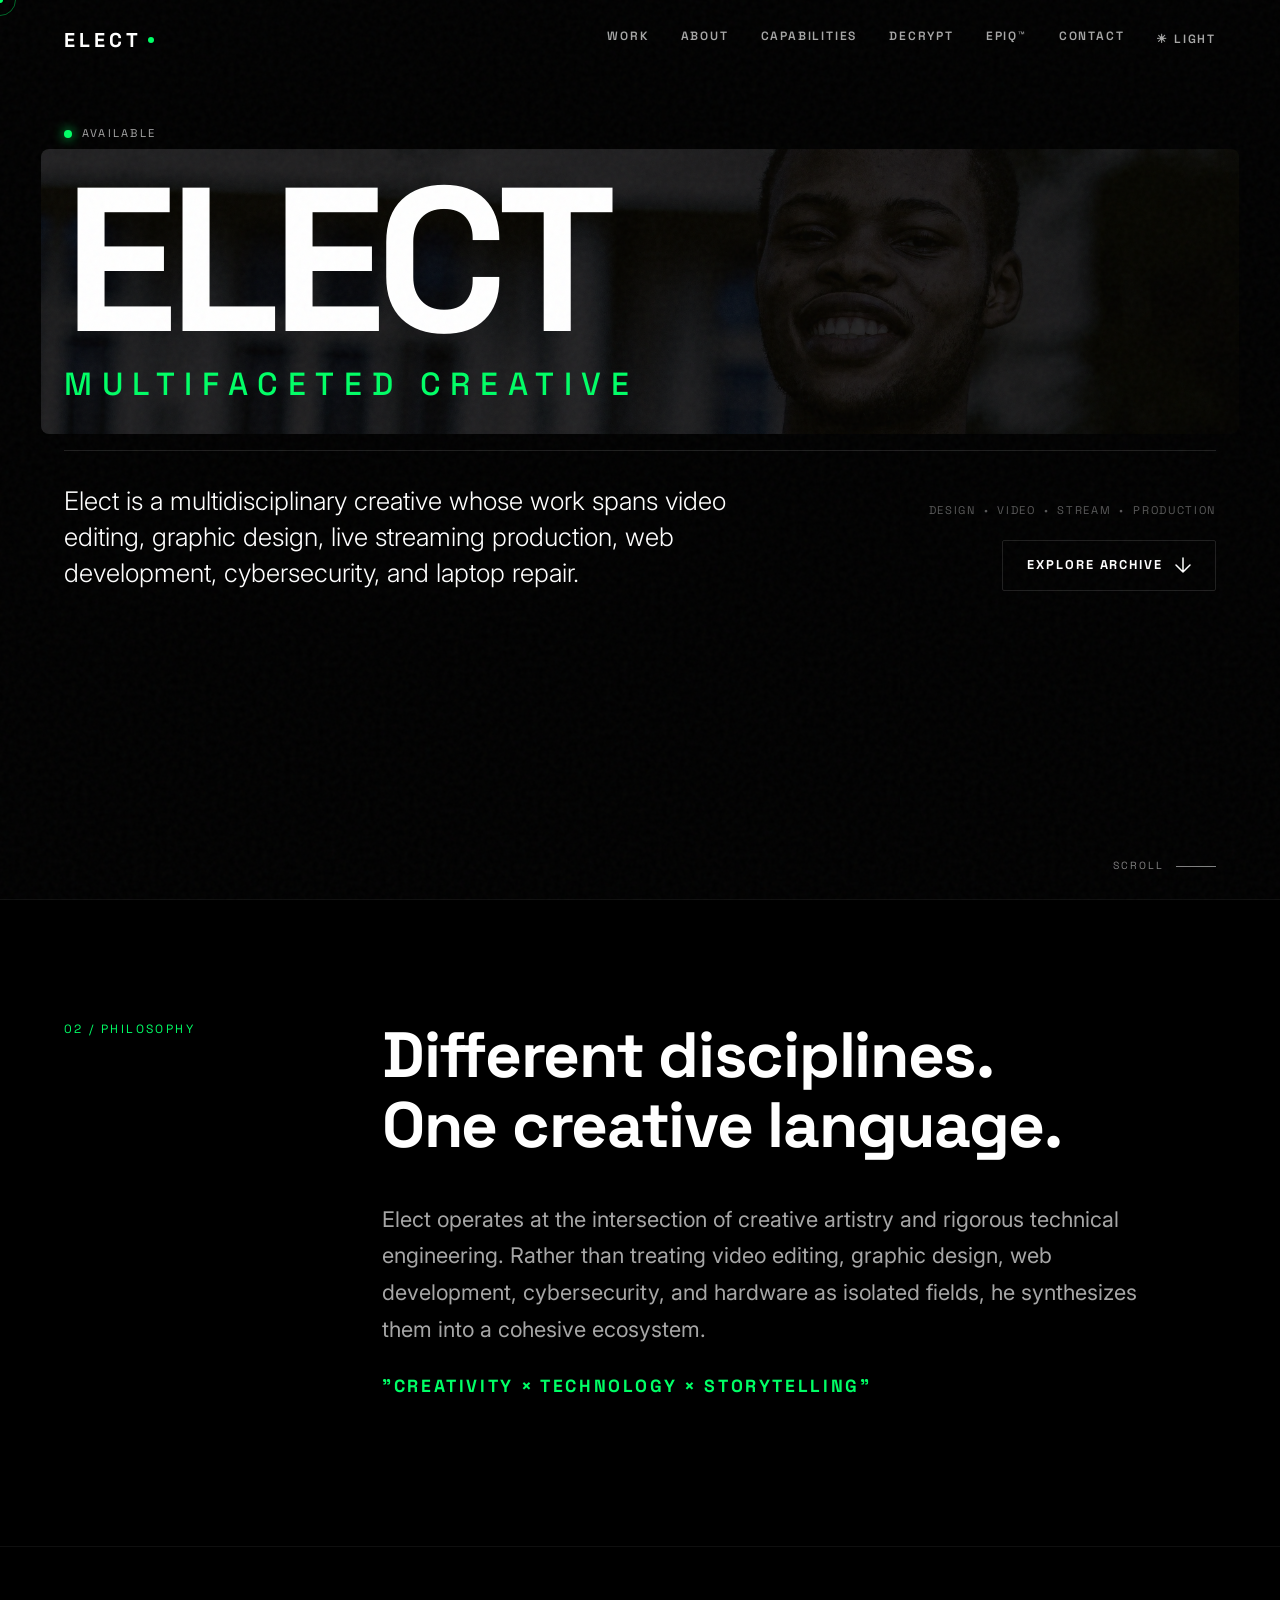
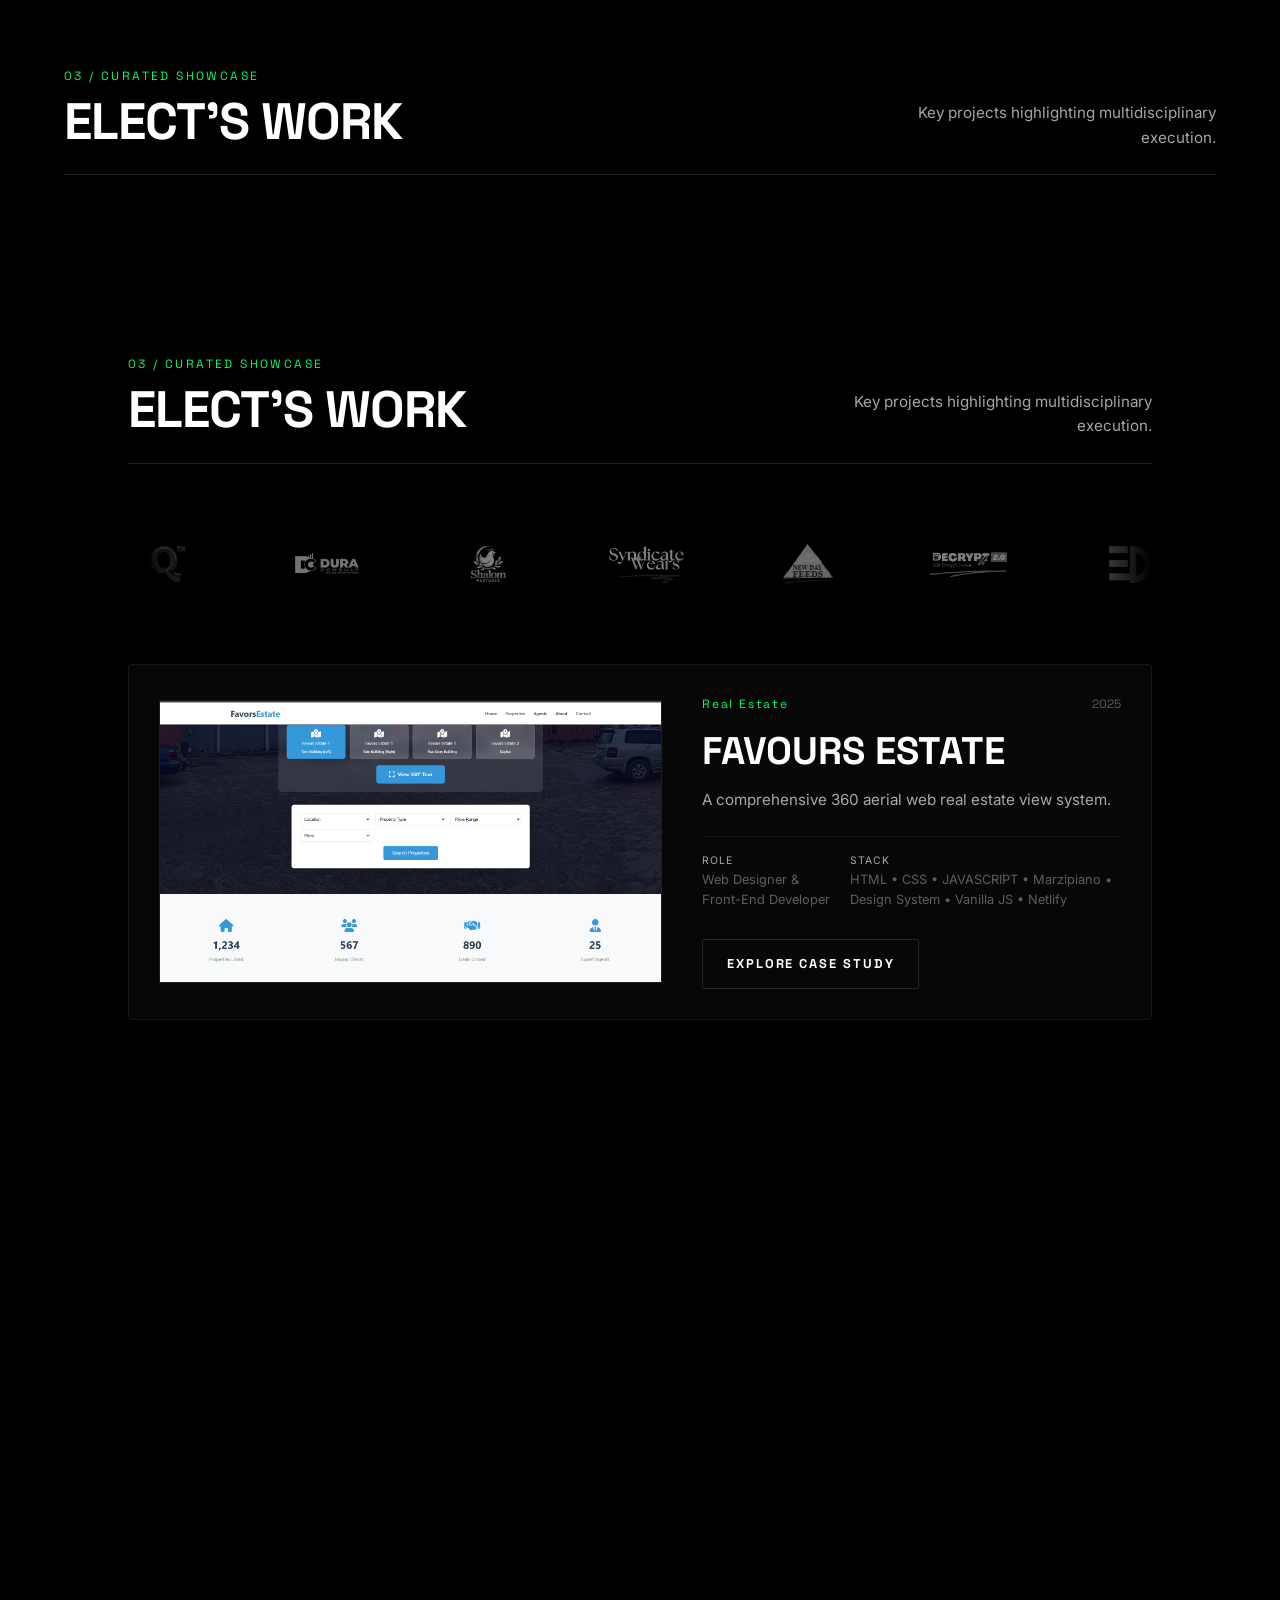
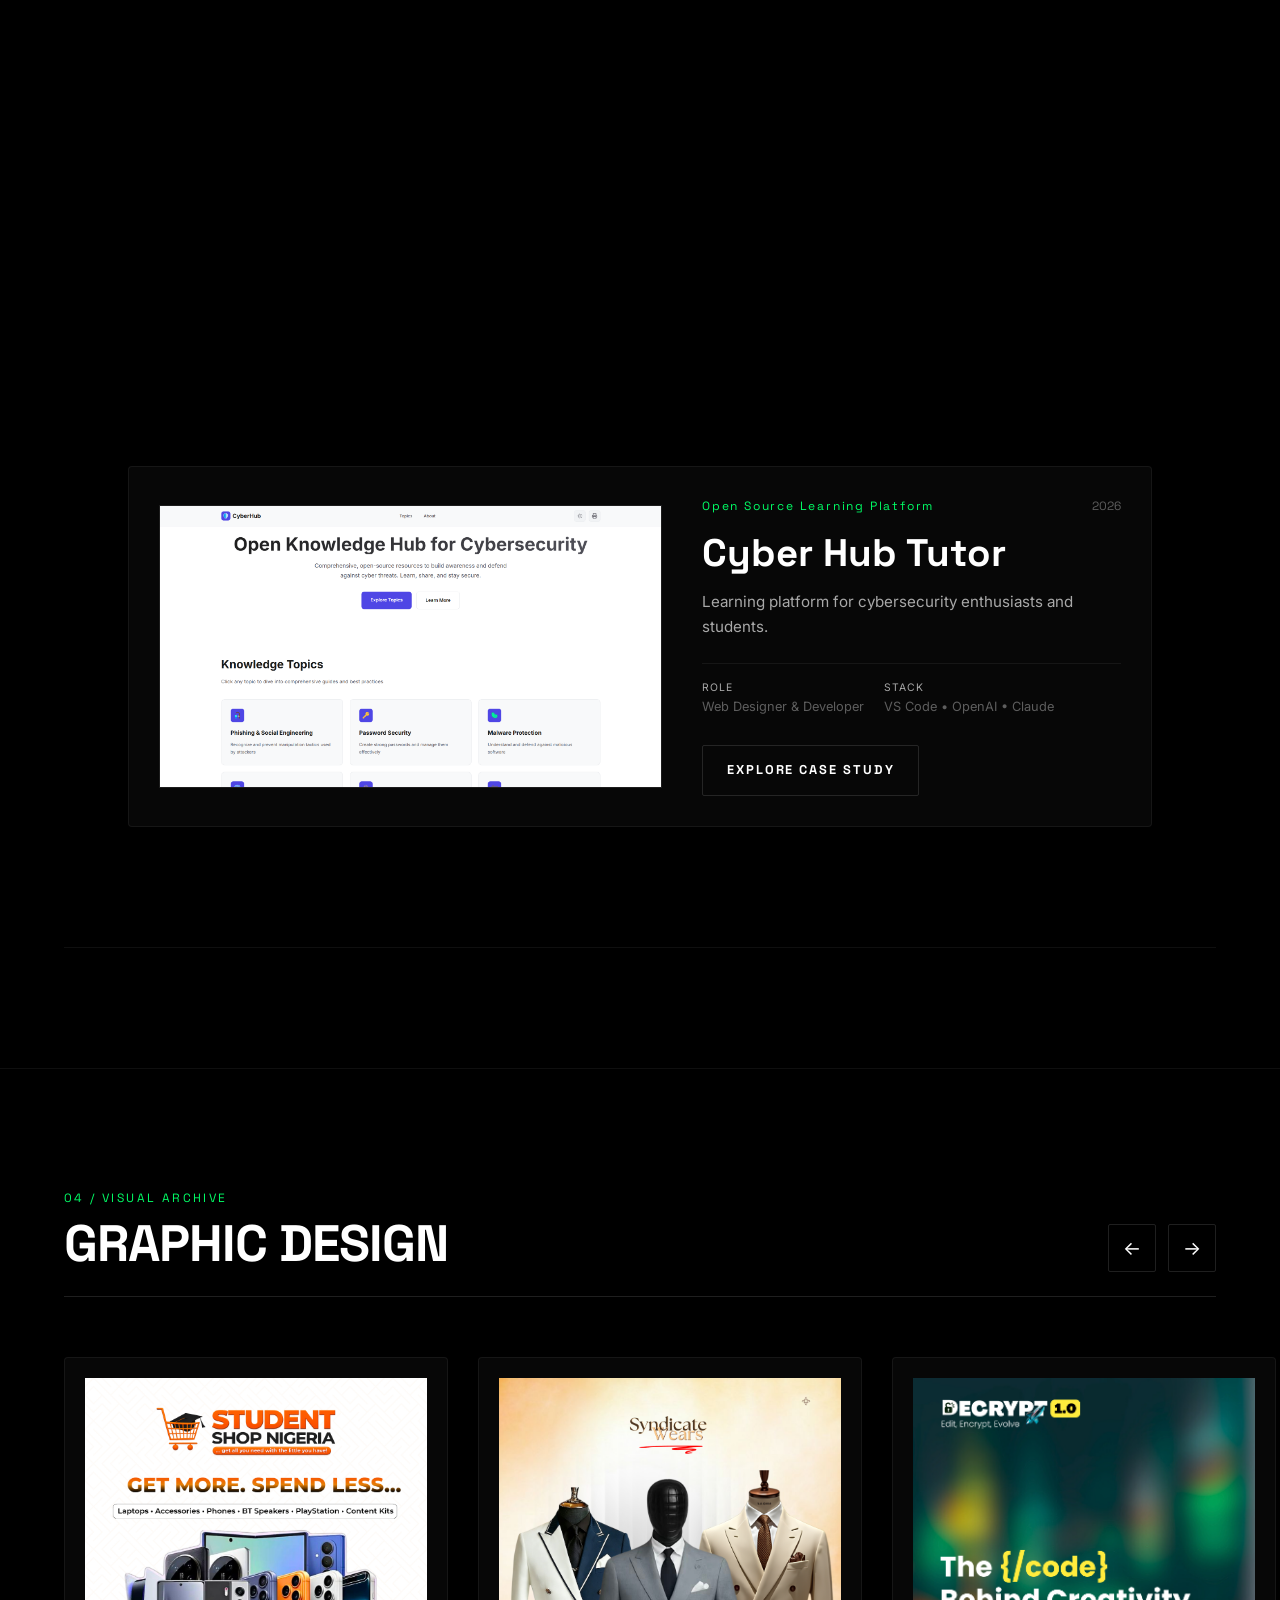
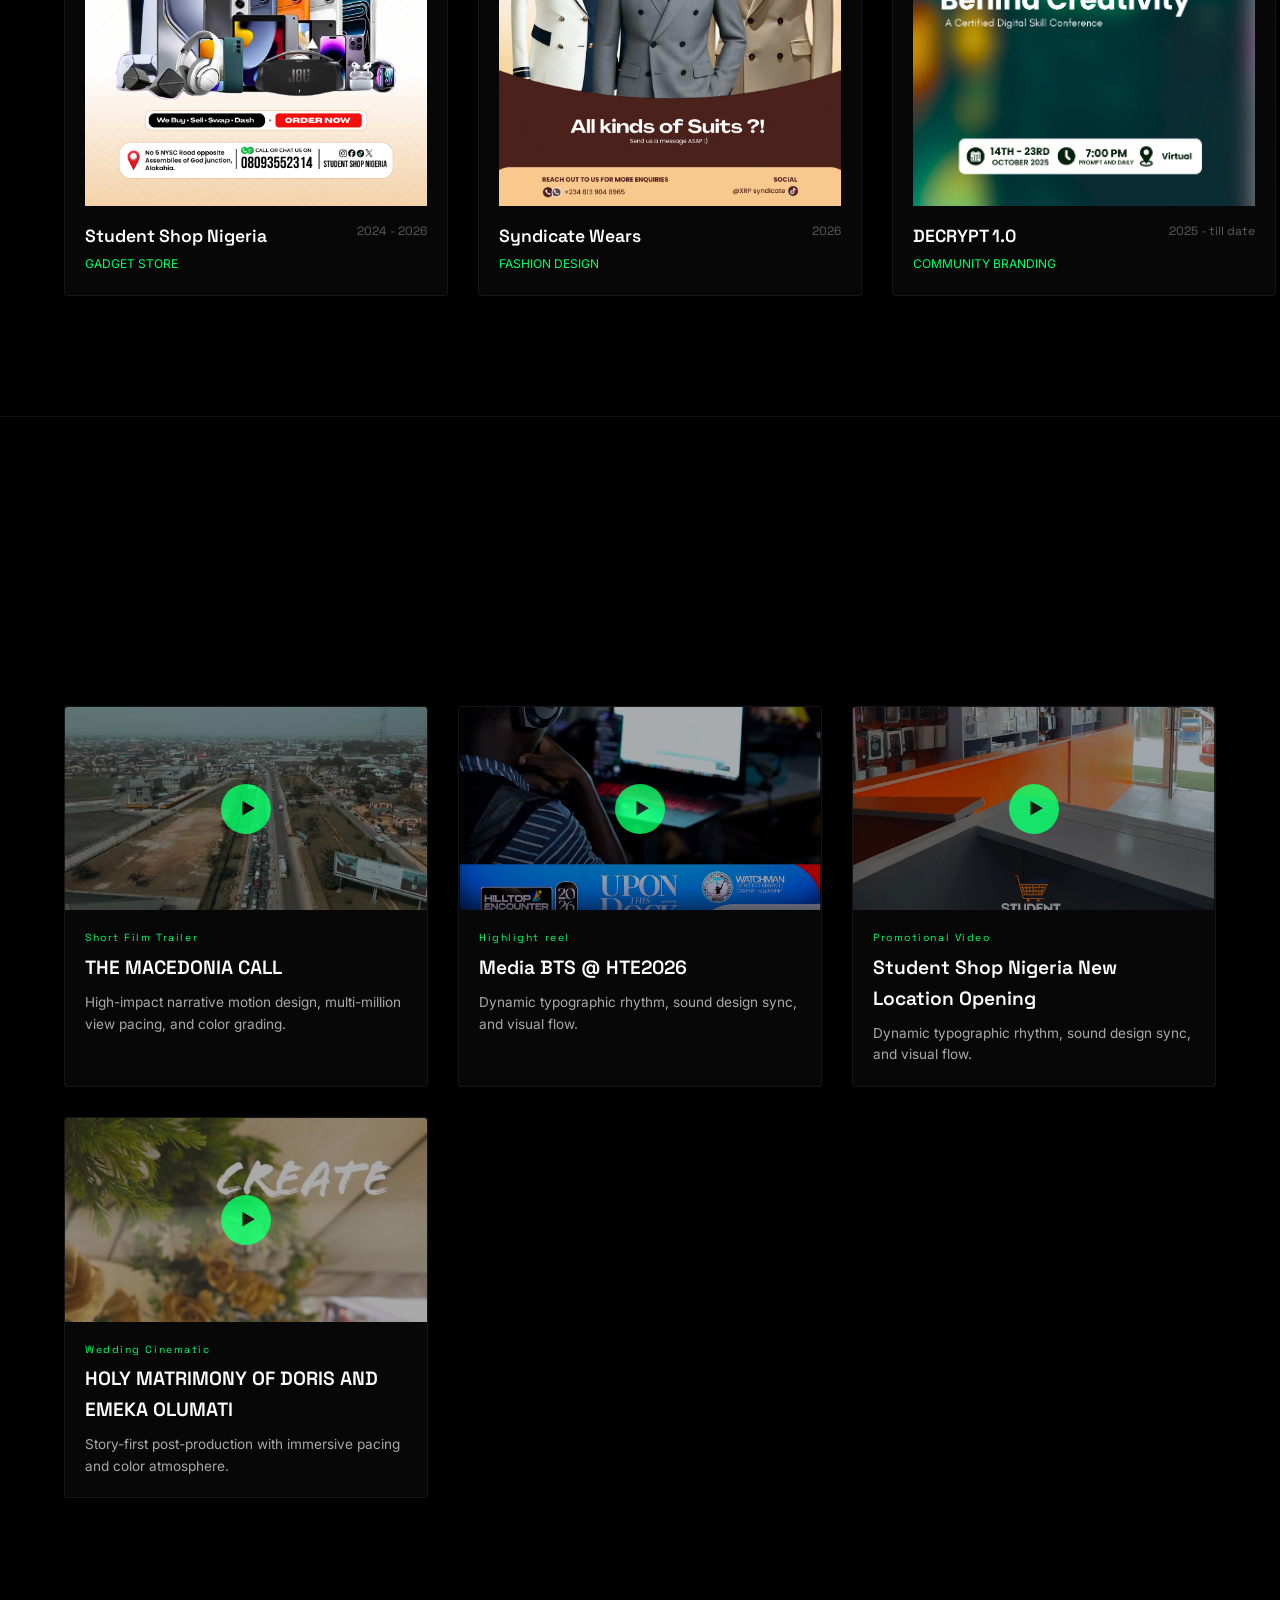
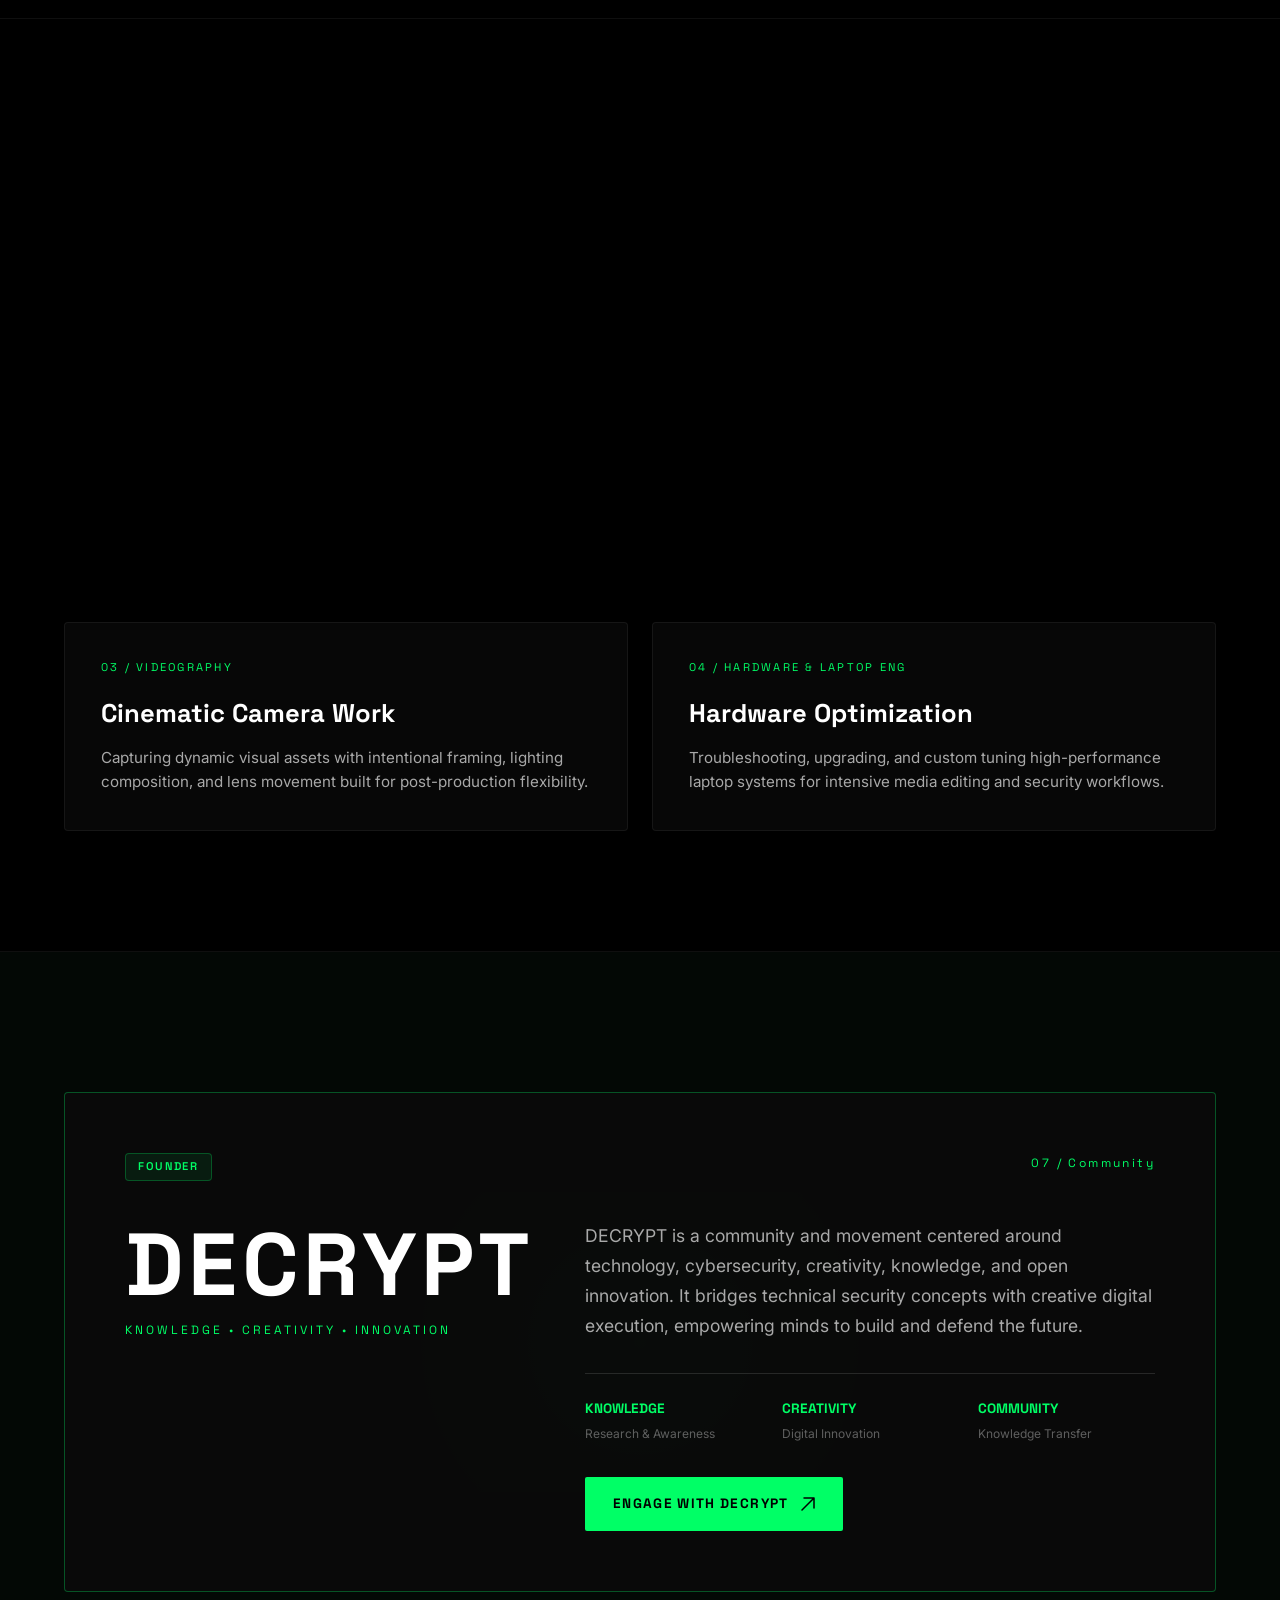
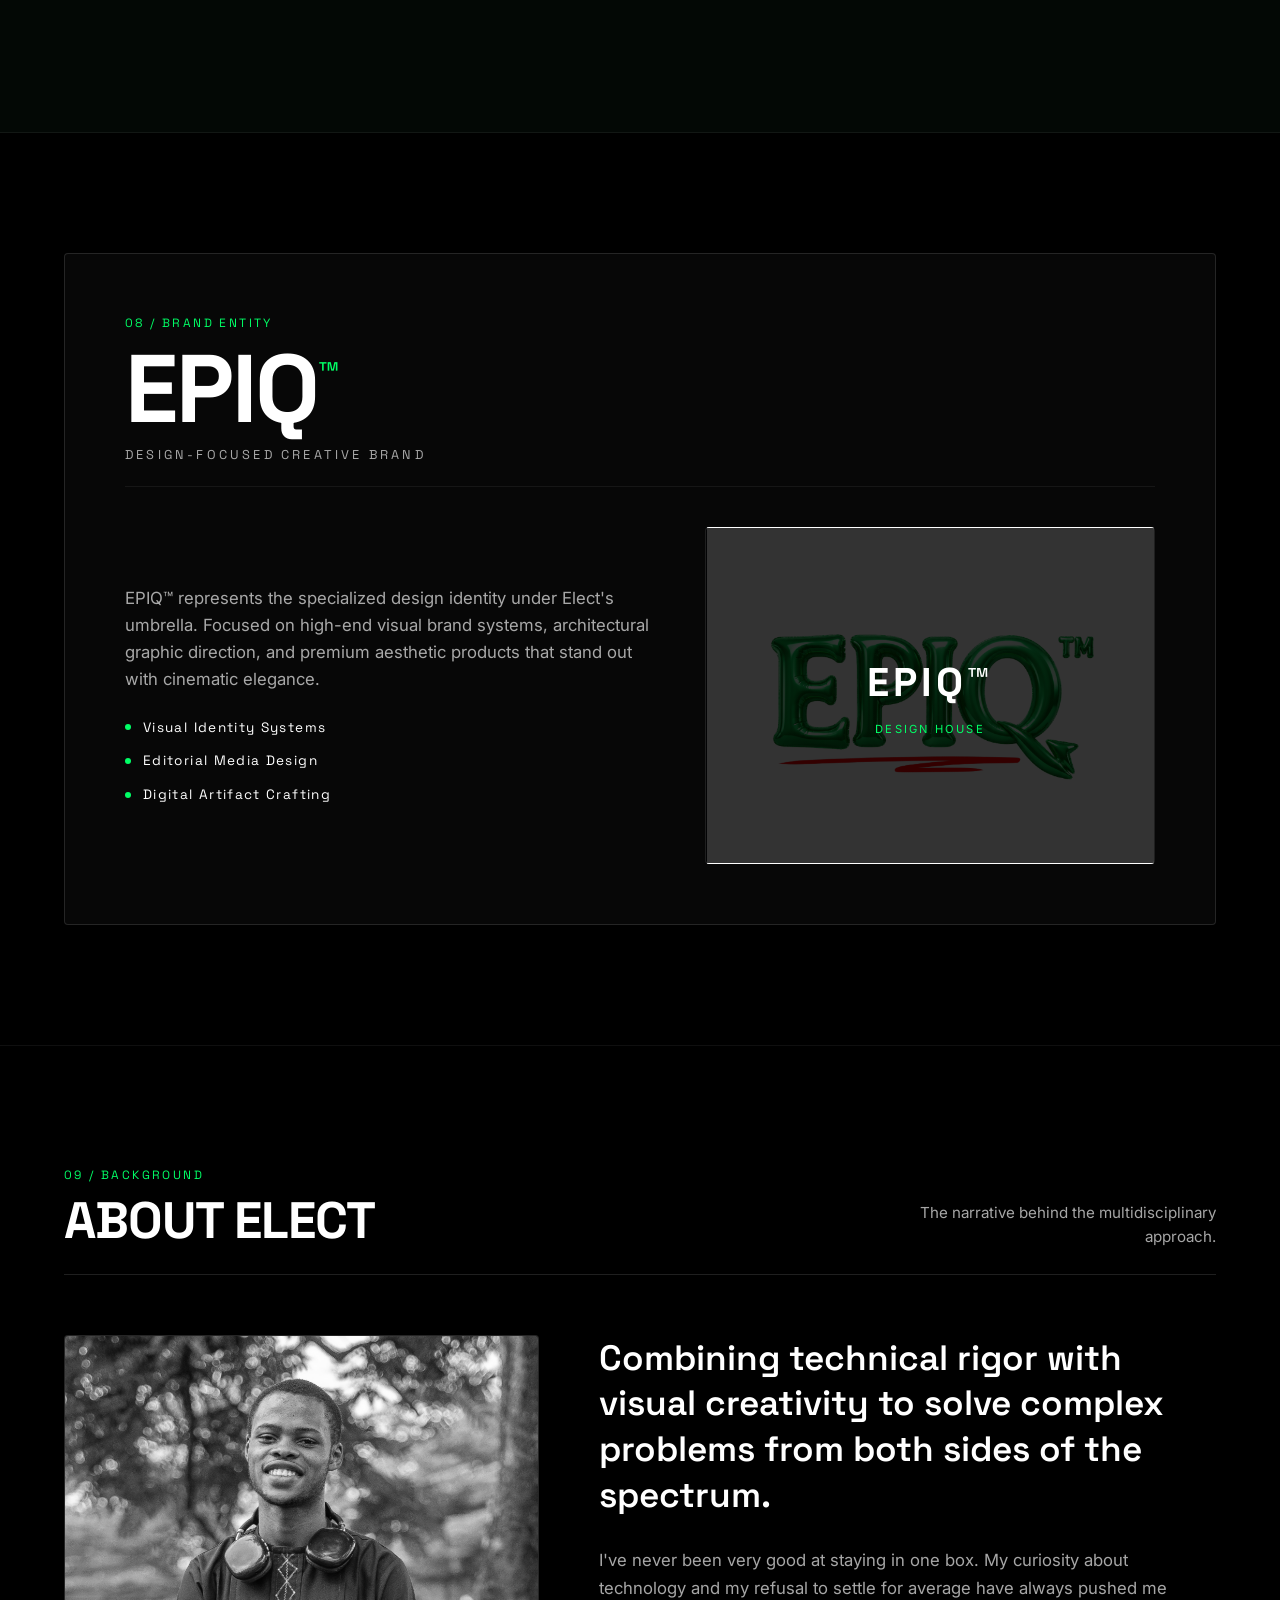
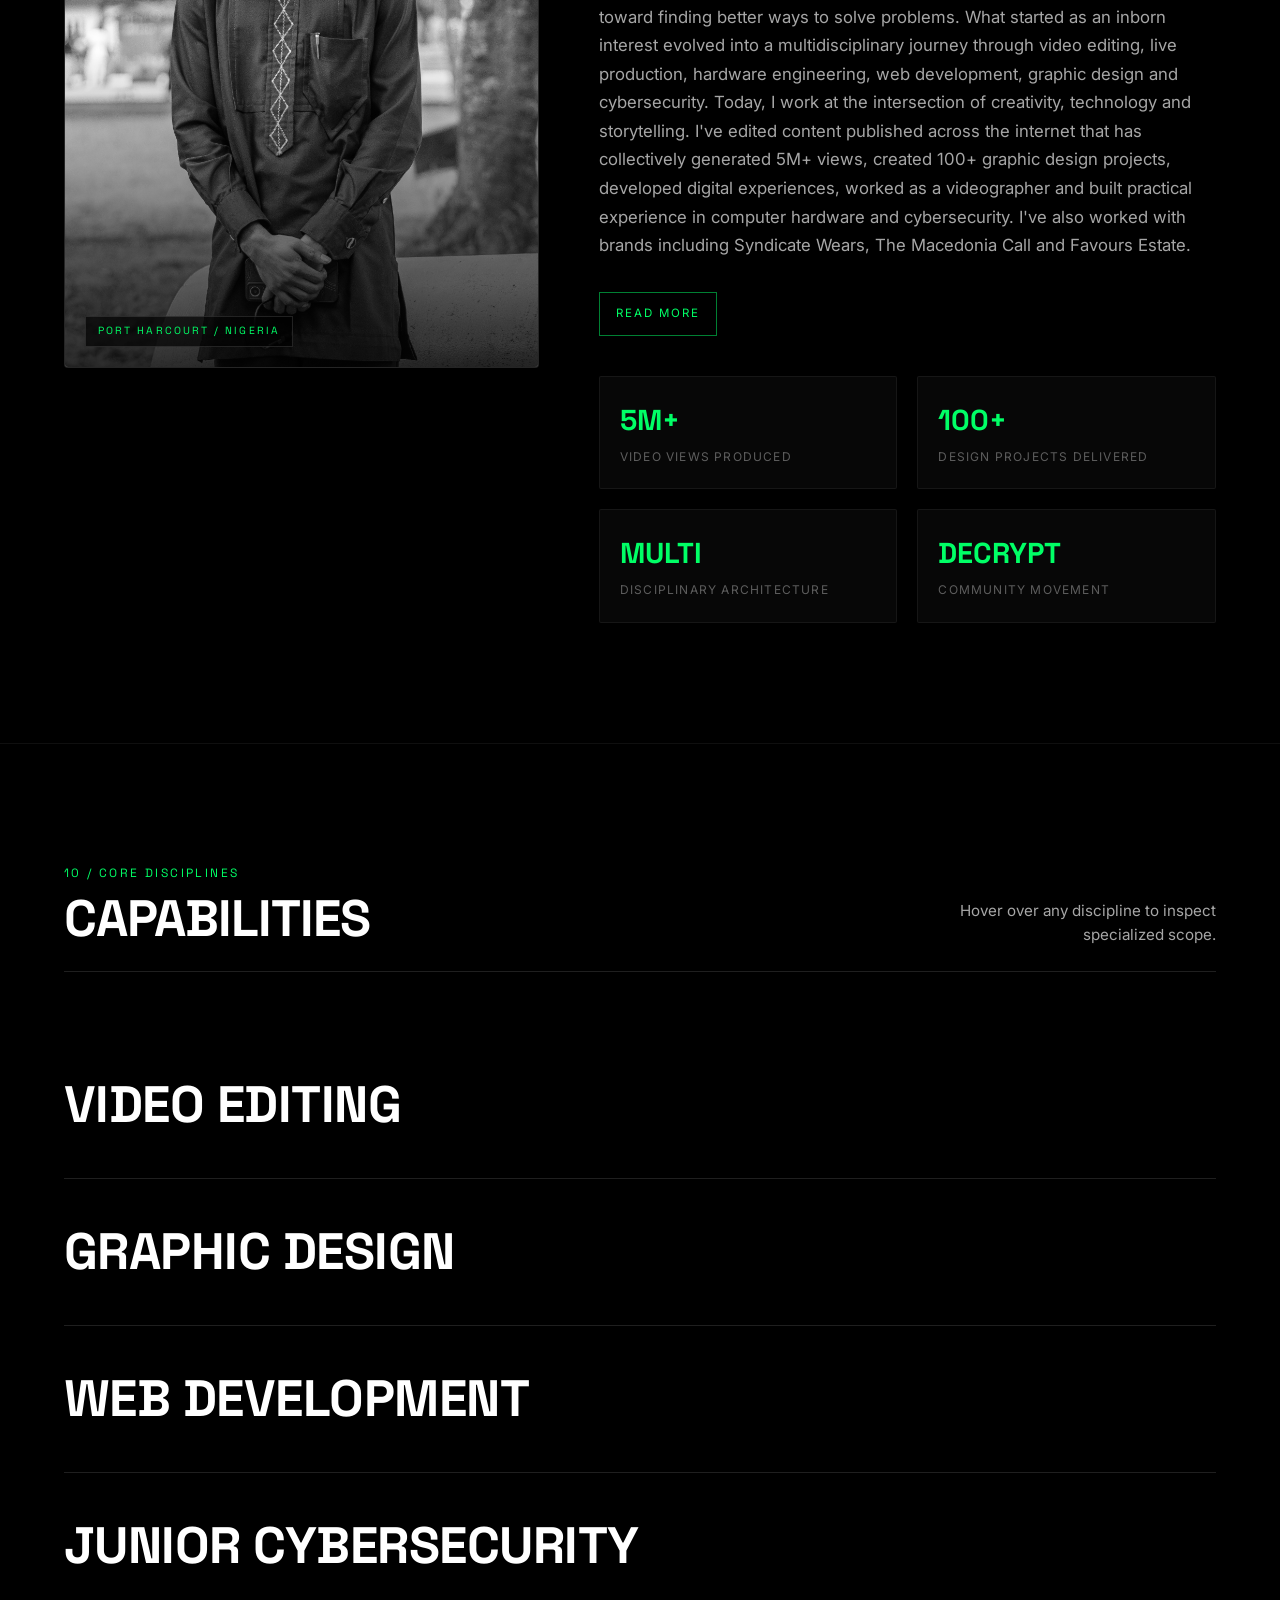
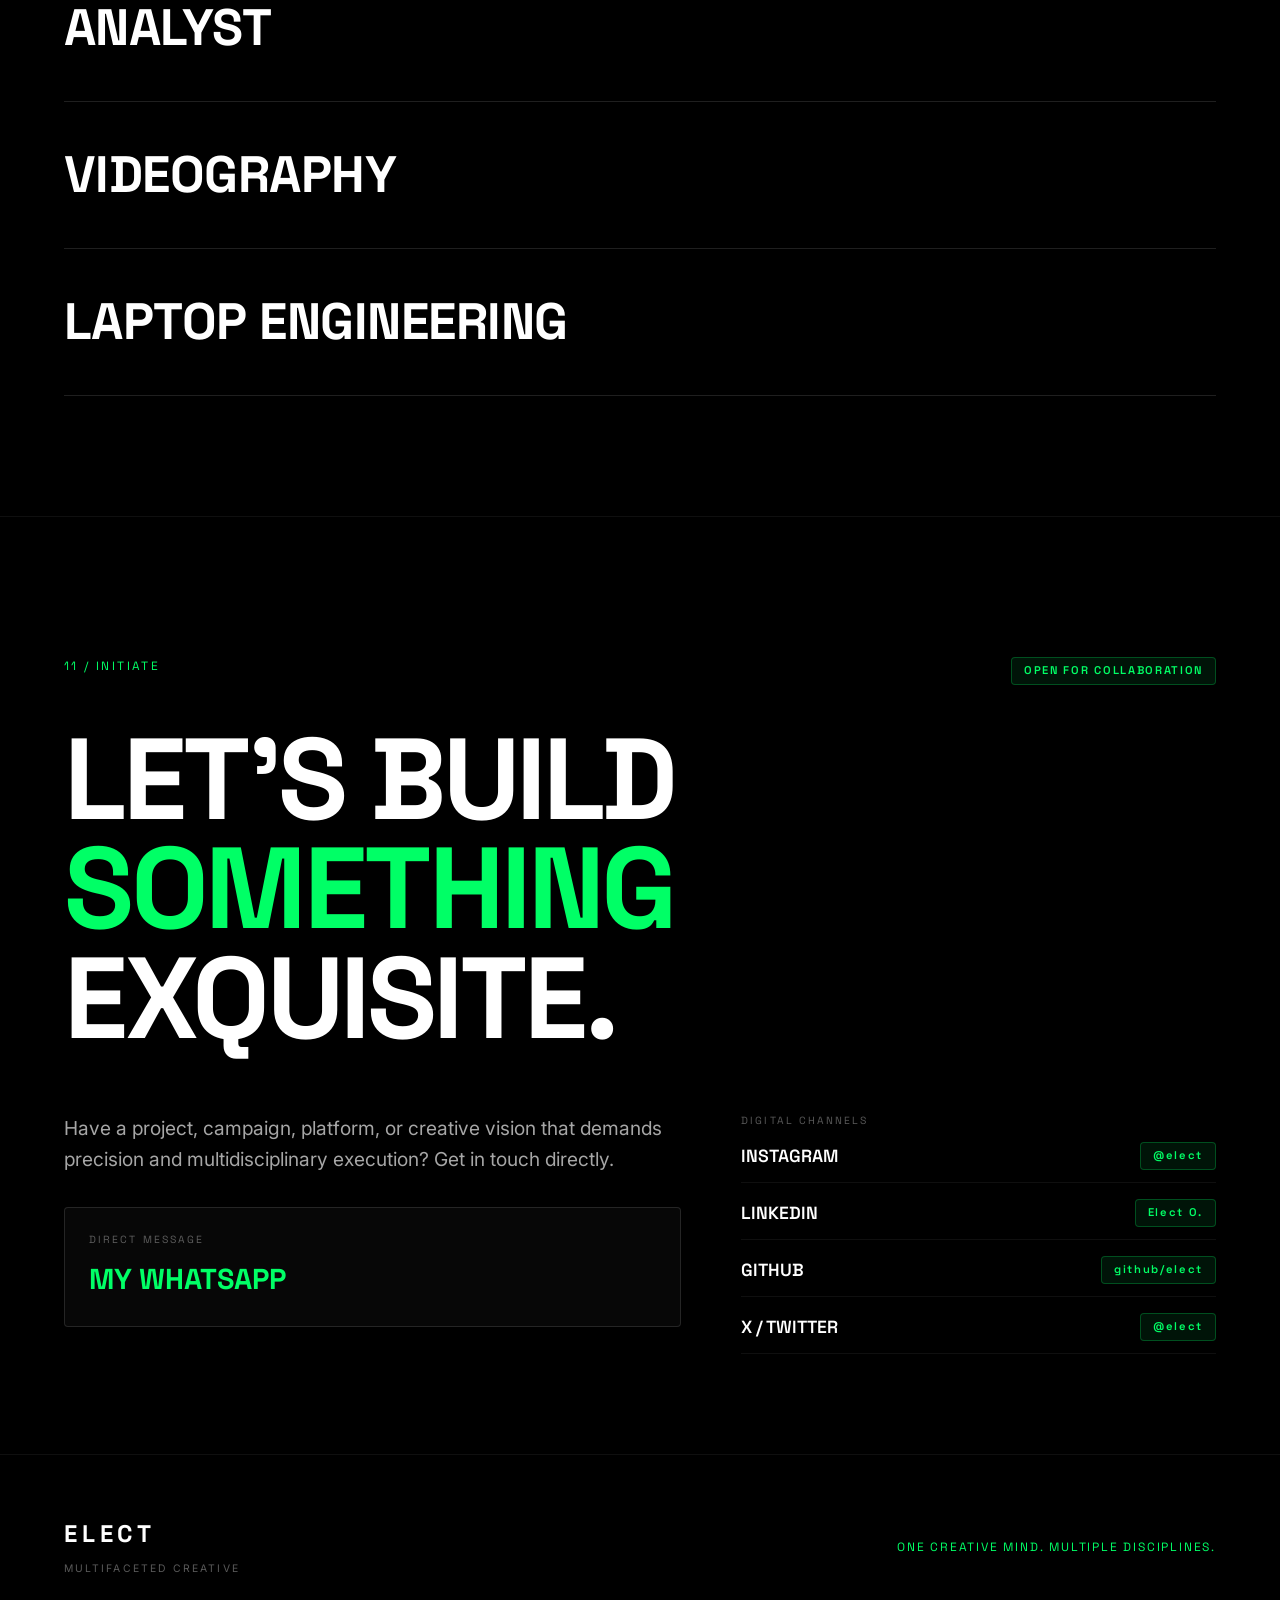
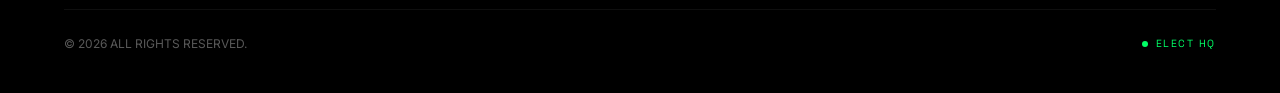
==== commit 6488ddc7: "added dark/light theme tpggle" ====
--- a/index.html
+++ b/index.html
@@ -69,6 +69,13 @@
           <li><a href="#decrypt" class="c-nav-link interactive" data-cursor="ECOSYSTEM">DECRYPT</a></li>
           <li><a href="#epiq" class="c-nav-link interactive" data-cursor="BRAND">EPIQ™</a></li>
           <li><a href="#contact" class="c-nav-link interactive" data-cursor="INITIATE">CONTACT</a></li>
+          <!-- Desktop Theme Toggle -->
+          <li>
+            <button class="c-nav-link interactive theme-toggle-btn" data-cursor="THEME" aria-label="Toggle Theme">
+              <span class="icon-sun">☀ LIGHT</span>
+              <span class="icon-moon">☾ DARK</span>
+            </button>
+          </li>
         </ul>
       </nav>
 
@@ -93,6 +100,13 @@
         <li><a href="#decrypt" class="mobile-nav-link">DECRYPT</a></li>
         <li><a href="#epiq" class="mobile-nav-link">EPIQ™</a></li>
         <li><a href="#contact" class="mobile-nav-link">CONTACT</a></li>
+        <!-- Mobile Theme Toggle -->
+        <li style="margin-top: 24px;">
+          <button class="mobile-nav-link interactive theme-toggle-btn" style="border: none; background: transparent; padding: 0;">
+            <span class="icon-sun">☀ LIGHT THEME</span>
+            <span class="icon-moon">☾ DARK THEME</span>
+          </button>
+        </li>
       </ul>
       <div class="mobile-menu-footer">
         <p>ONE CREATIVE MIND. MULTIPLE DISCIPLINES.</p>
--- a/style.css
+++ b/style.css
@@ -41,6 +41,53 @@
   --container-max: 1440px;
   --header-height: 80px;
 }
+
+  /* --------------------------------------------------------------------------
+    LIGHT THEME OVERRIDES
+    -------------------------------------------------------------------------- */
+  :root[data-theme="light"] {
+    /* Backgrounds shift to white/light grays */
+    --bg-black: #ffffff;
+    --bg-surface: #f7f7f7;
+    --bg-surface-elevated: #eeeeee;
+    --bg-surface-card: #e5e5e5;
+    
+    /* Text shifts to dark grays/blacks */
+    --text-white: #0a0a0a;
+    --text-muted: rgba(10, 10, 10, 0.65);
+    --text-dim: rgba(10, 10, 10, 0.45);
+    
+    /* Borders become dark but transparent */
+    --border-color: rgba(0, 0, 0, 0.12);
+    --border-light: rgba(0, 0, 0, 0.06);
+    
+    /* Accent Green can remain the same, or you can deepen it slightly for contrast */
+    --accent-green-glow: rgba(0, 255, 102, 0.25);
+  }
+
+  /* Make the film grain slightly more visible on light backgrounds */
+  :root[data-theme="light"] .film-grain {
+    opacity: 0.06;
+  }
+
+
+  /* Theme Toggle Button Reset */
+.theme-toggle-btn {
+  background: transparent;
+  border: none;
+  cursor: pointer;
+  font: inherit;
+  color: inherit;
+}
+
+/* Default (Dark Mode): Show Sun (switch to light), Hide Moon */
+.icon-moon { display: none; }
+.icon-sun { display: inline-block; }
+
+/* Light Mode Active: Show Moon (switch to dark), Hide Sun */
+:root[data-theme="light"] .icon-sun { display: none; }
+:root[data-theme="light"] .icon-moon { display: inline-block; }
+
 
 /* --------------------------------------------------------------------------
    02. RESET & BASE STYLES
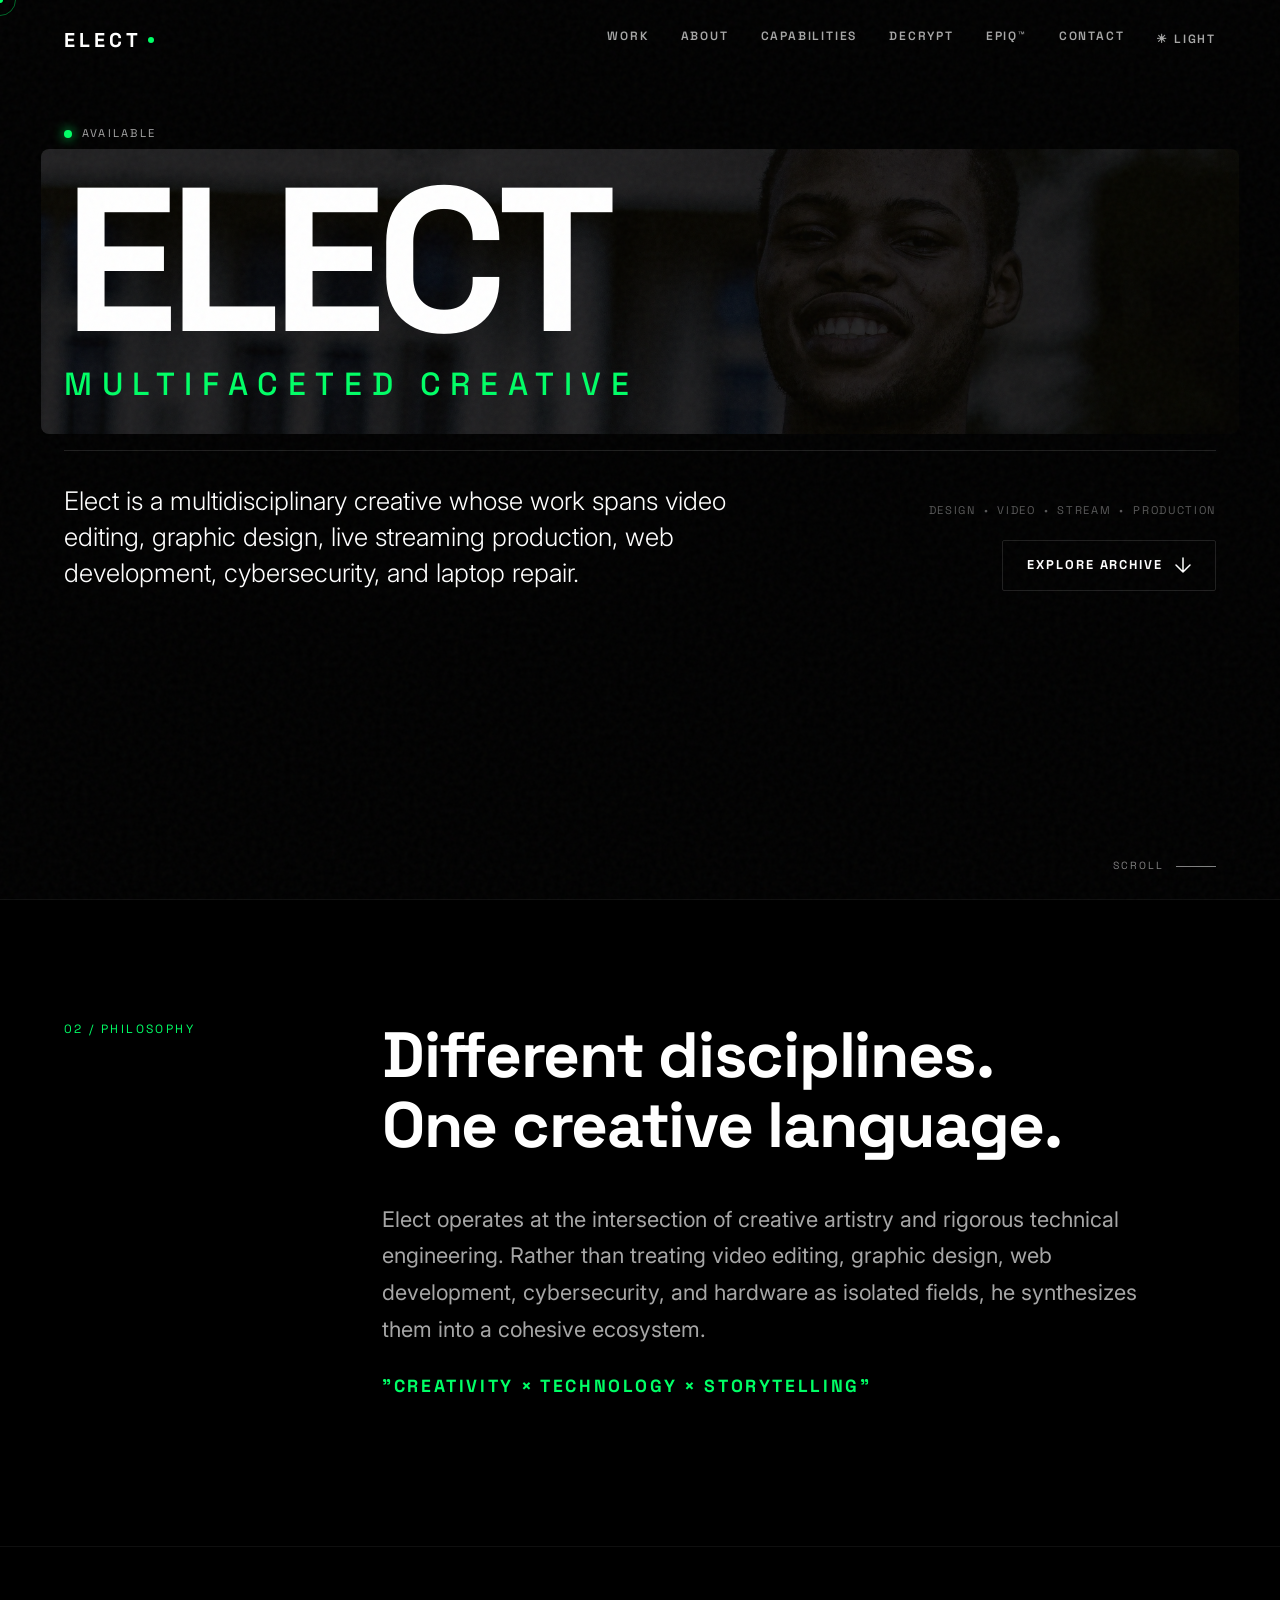
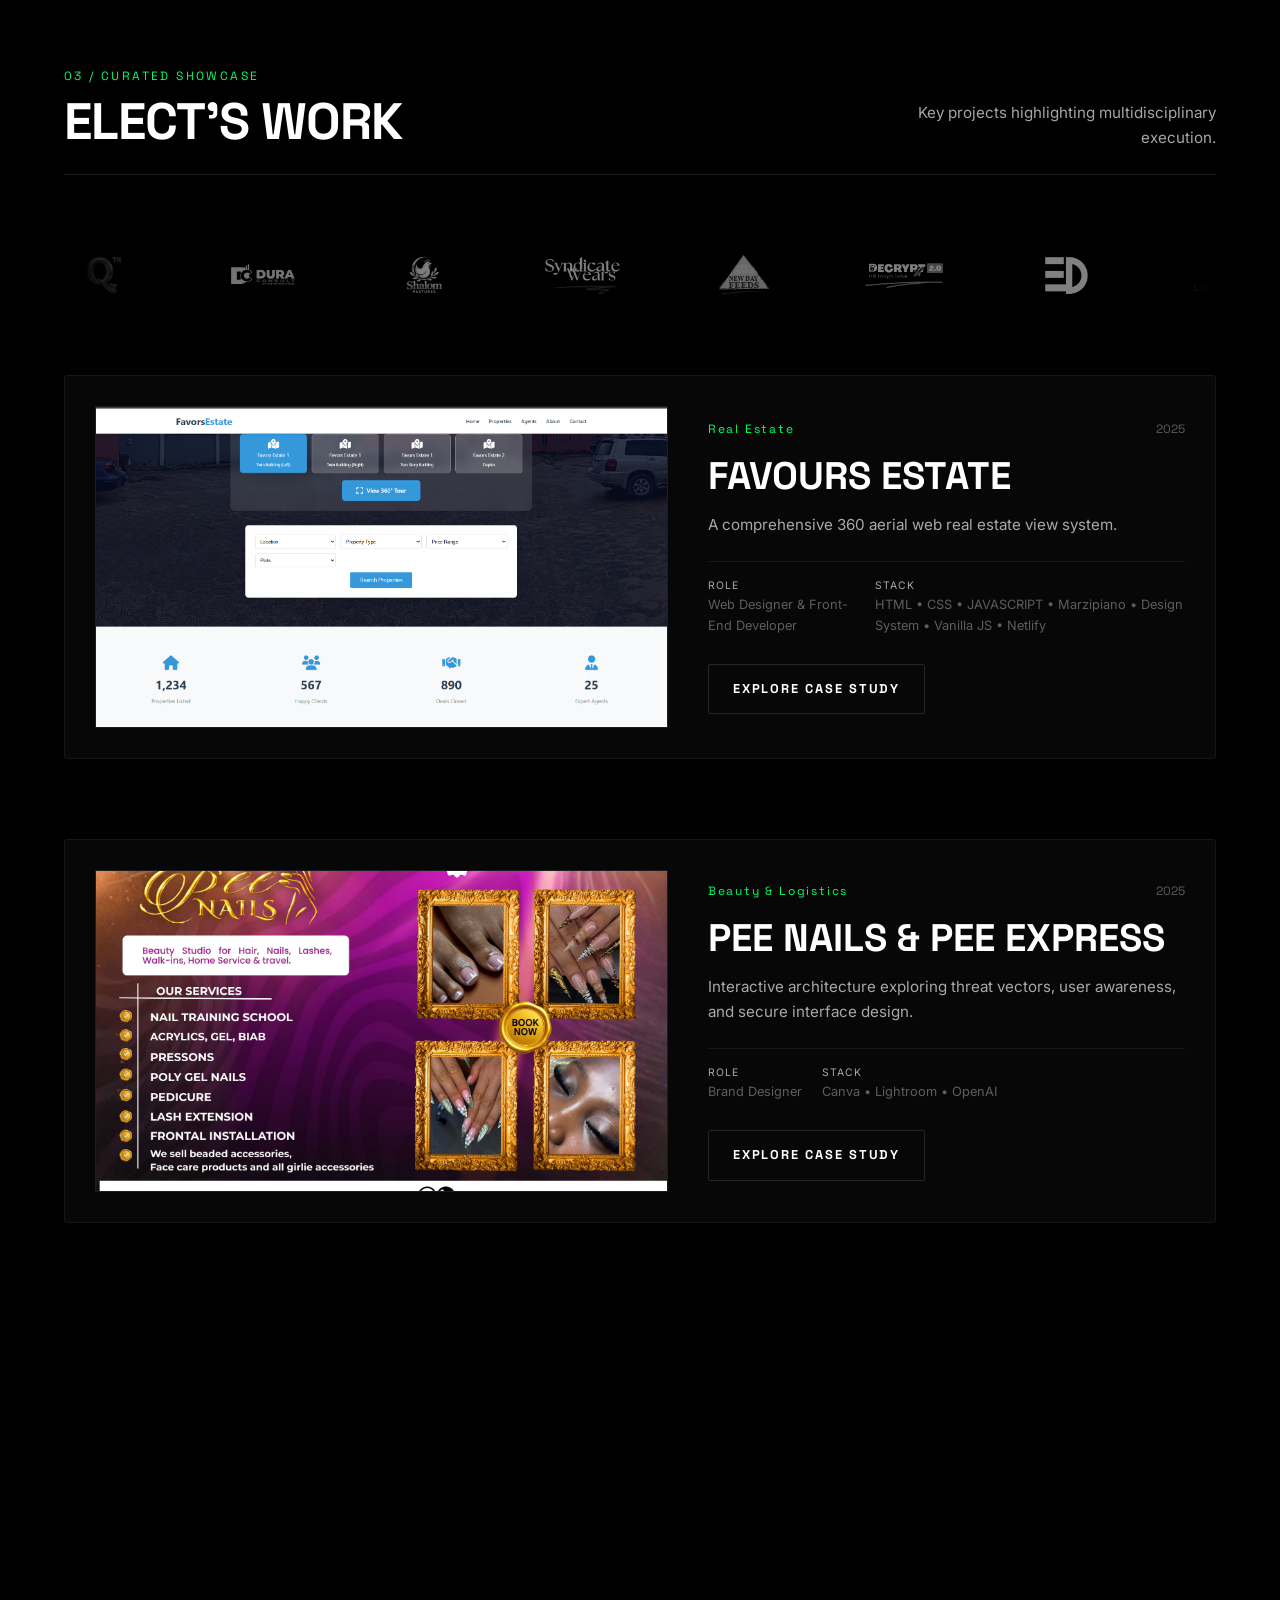
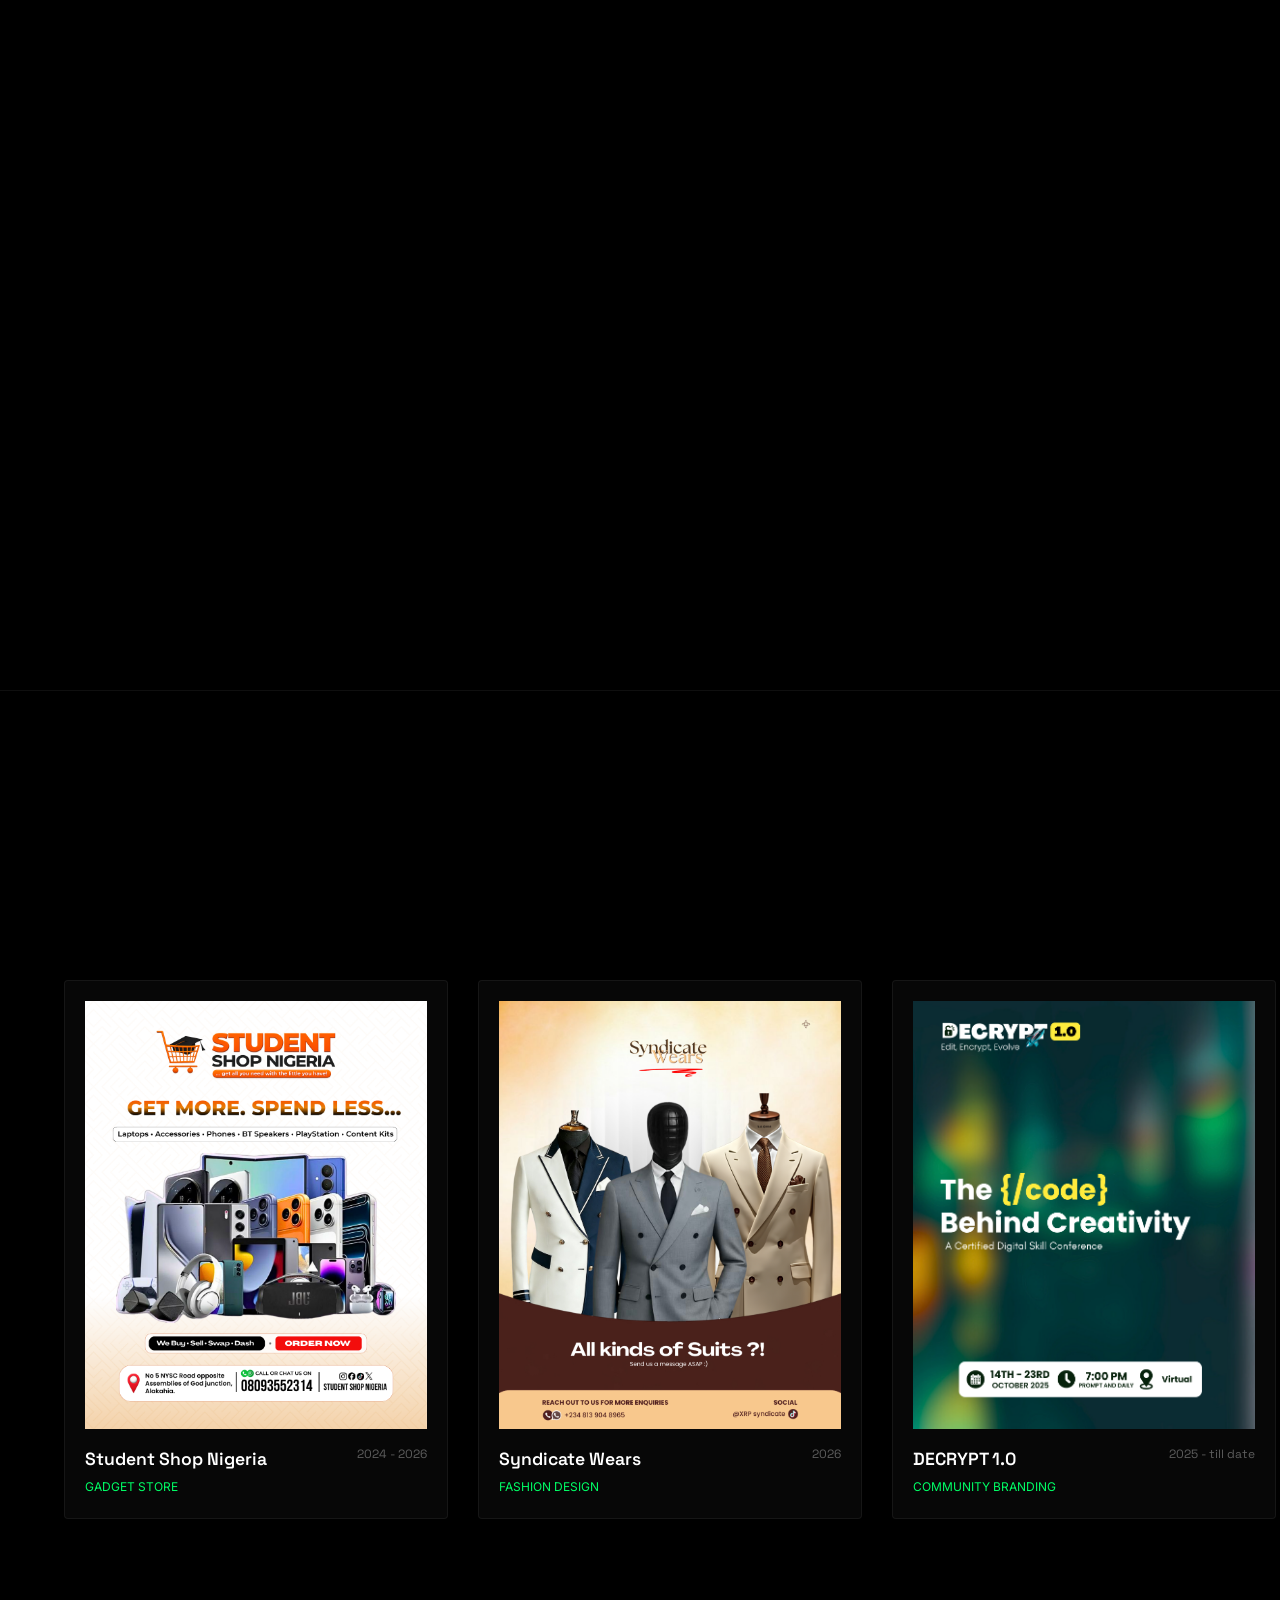
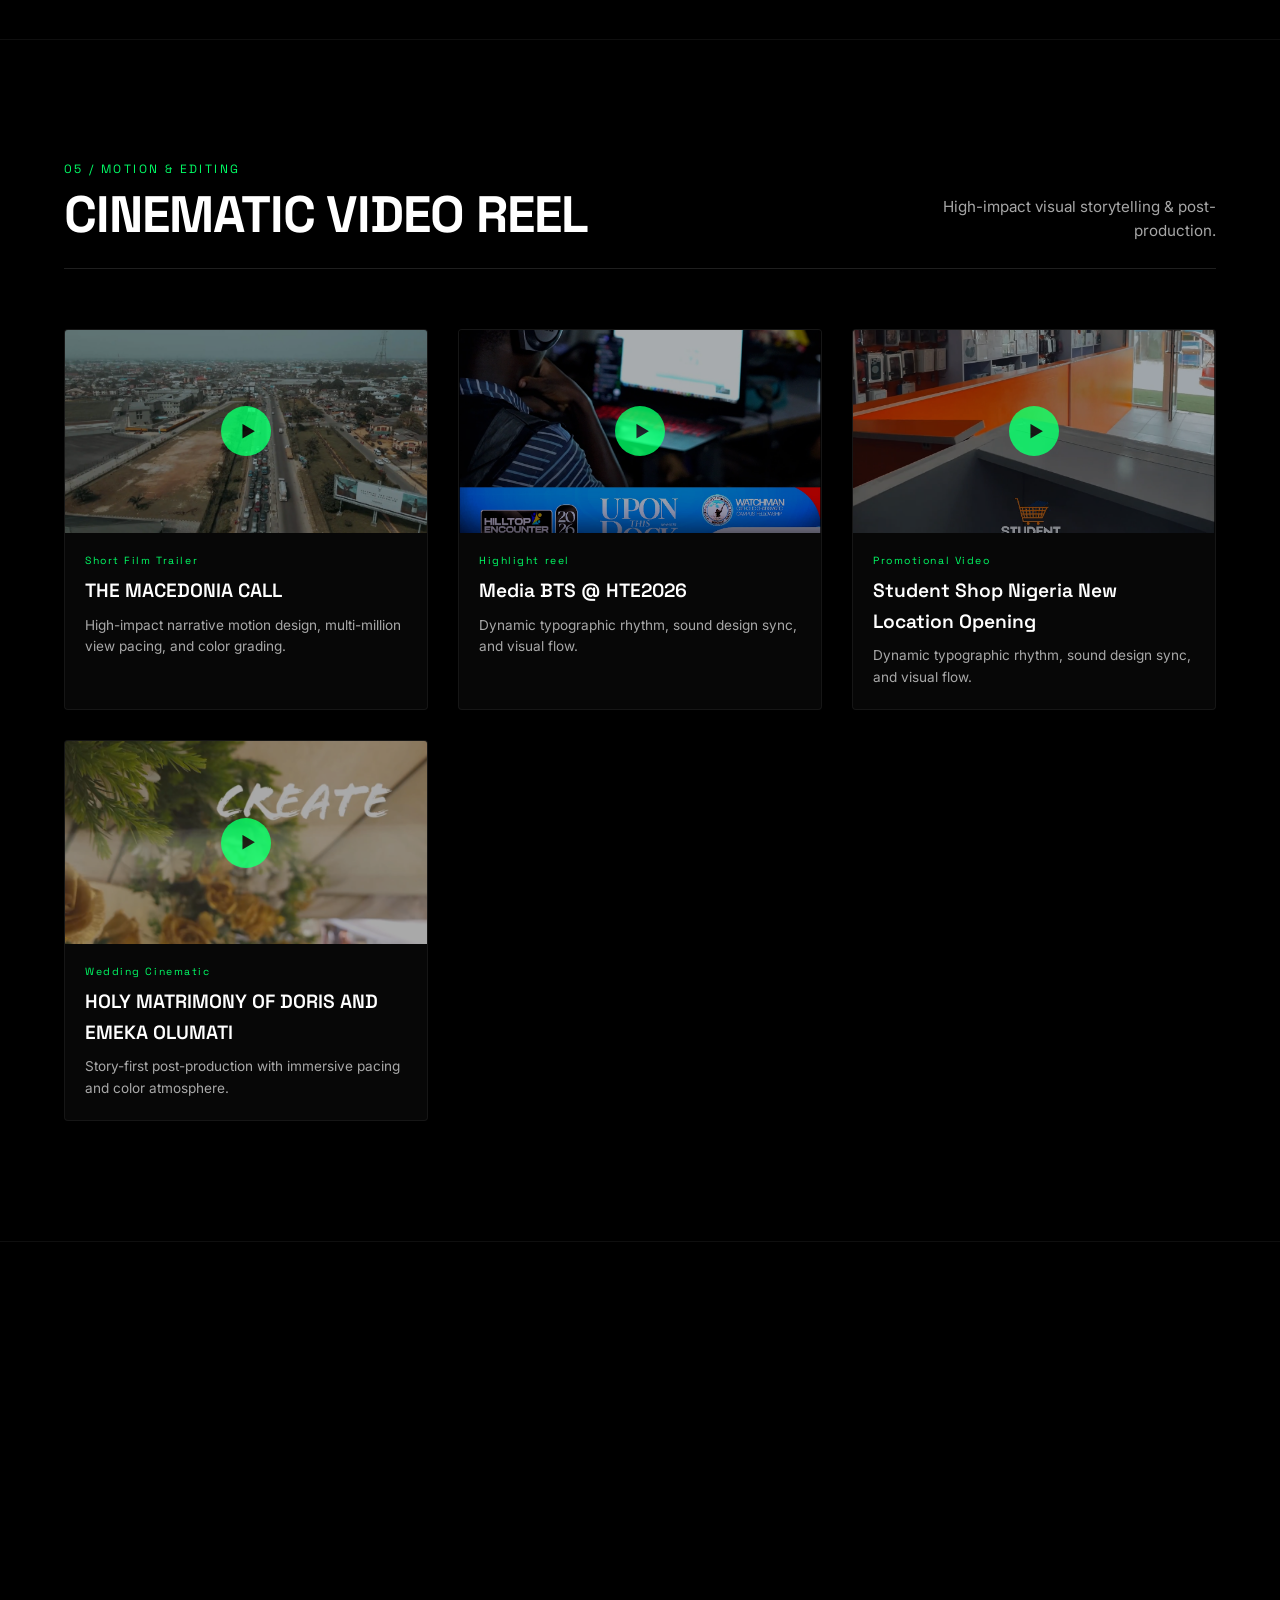
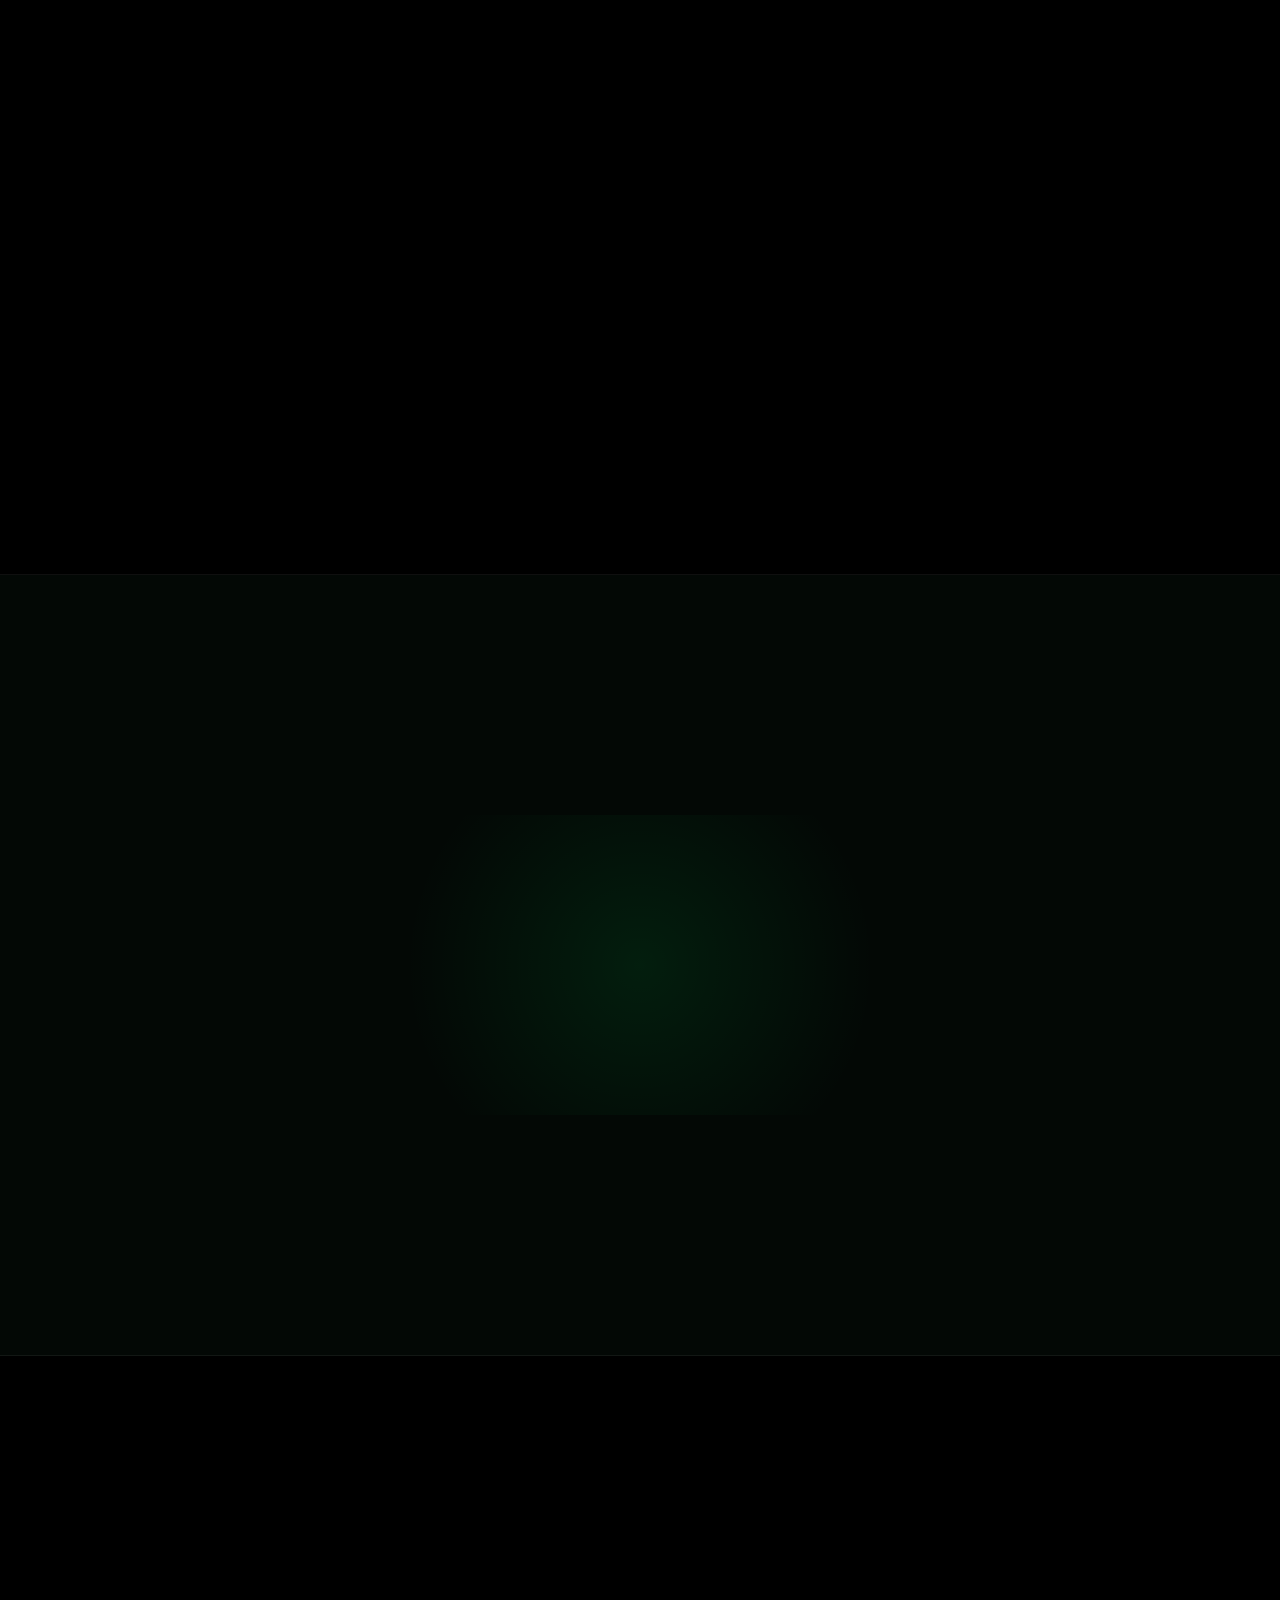
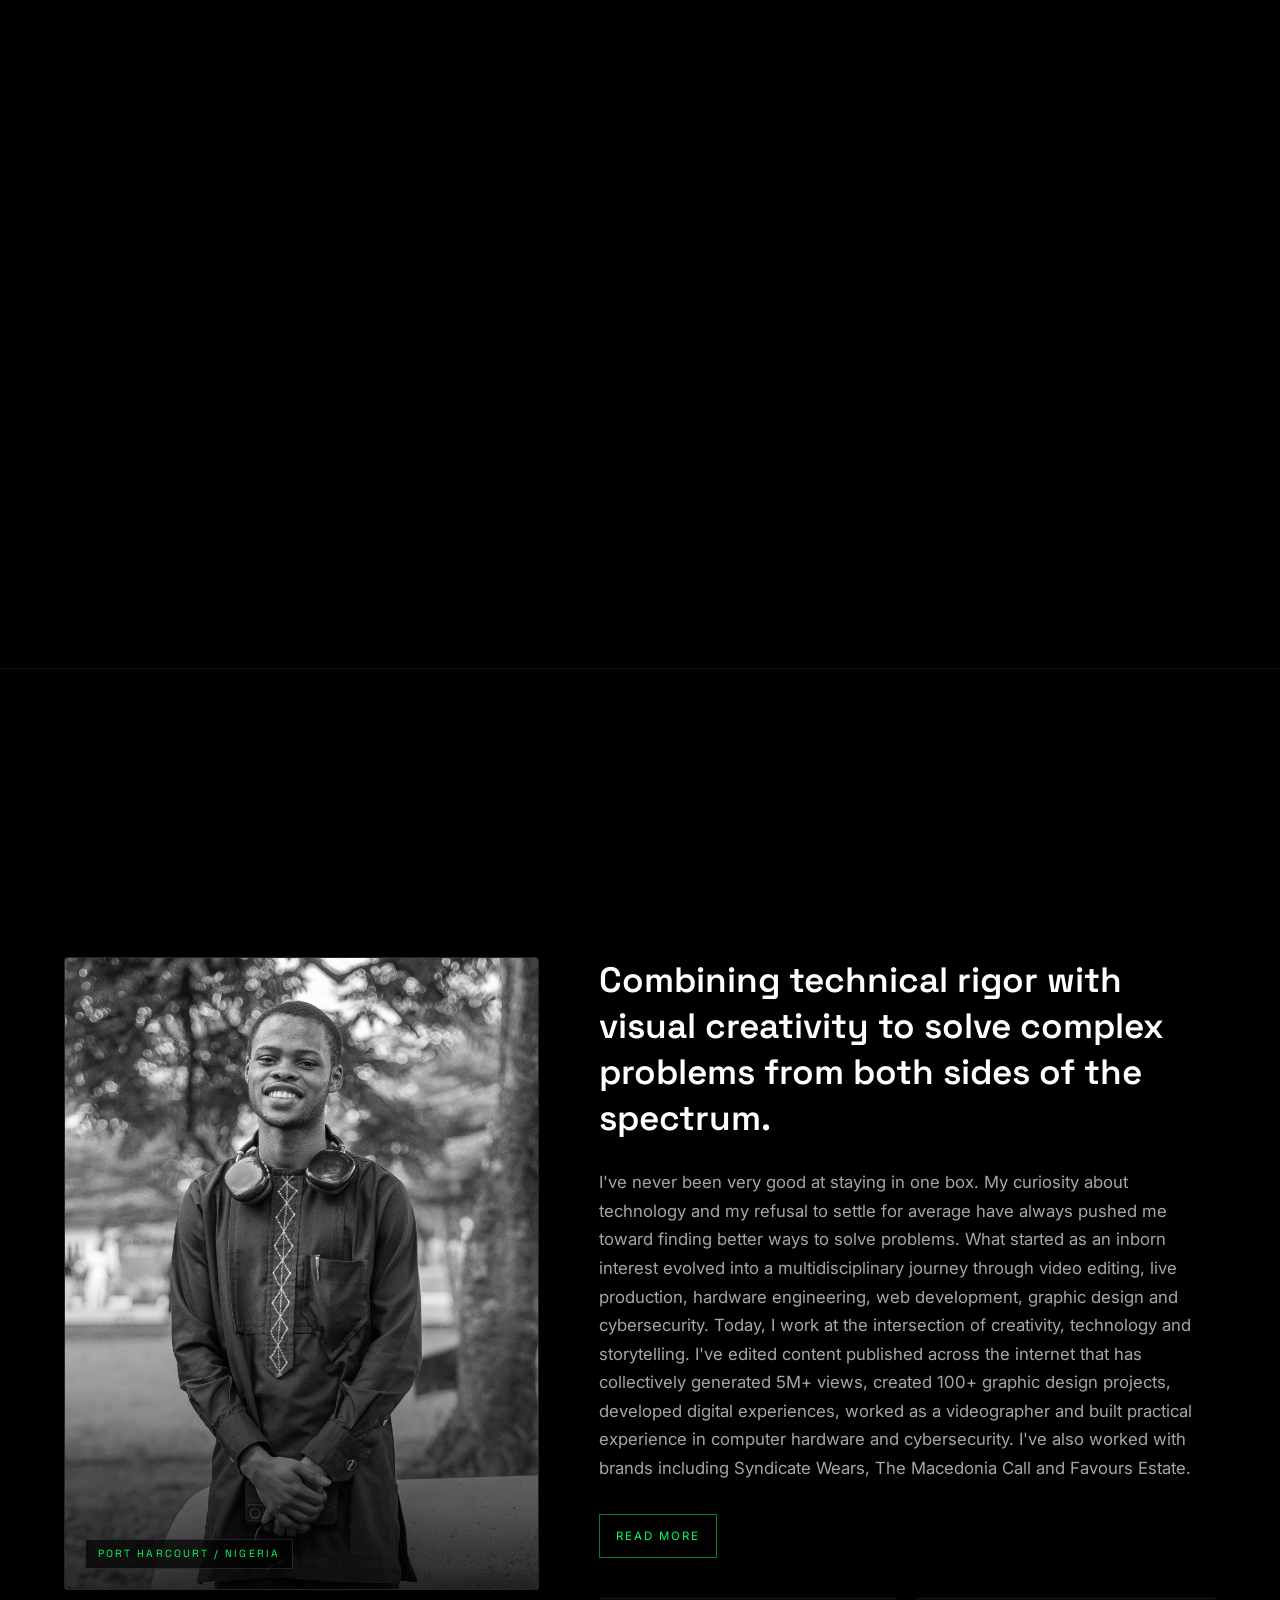
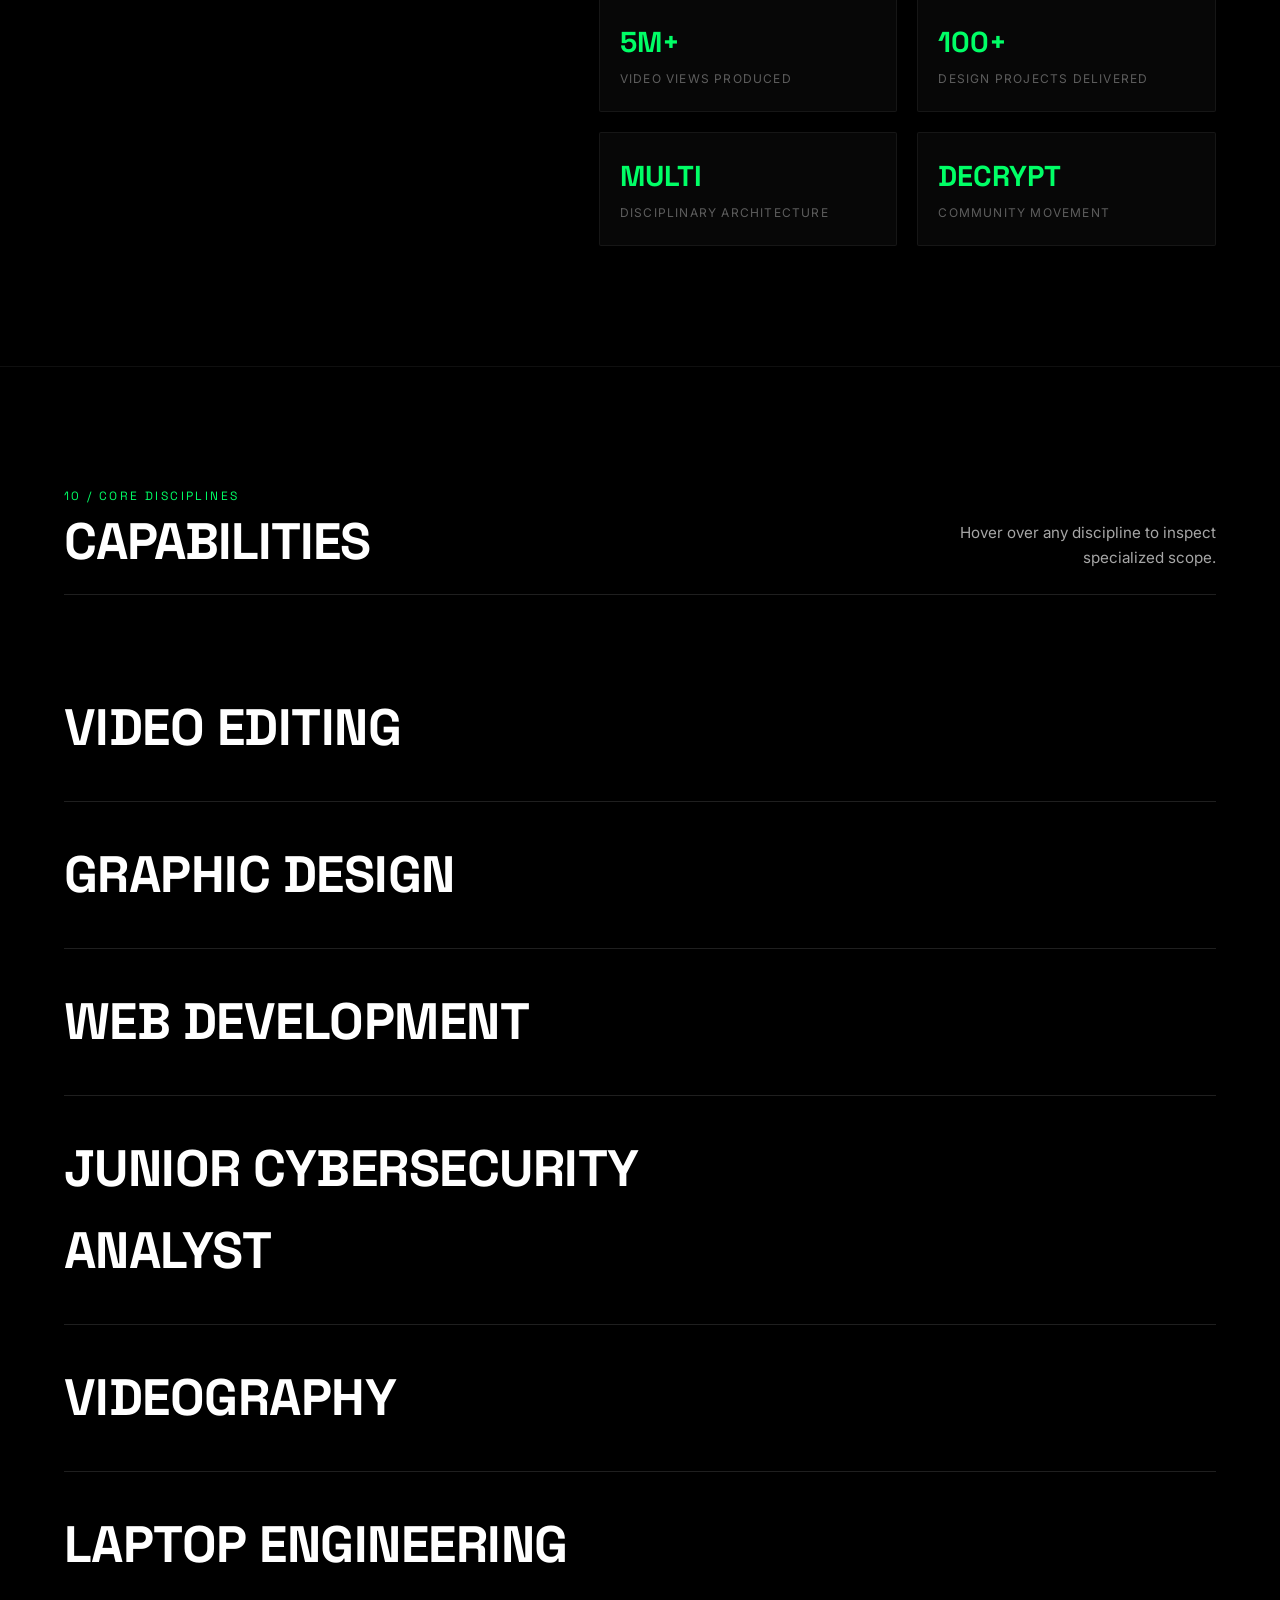
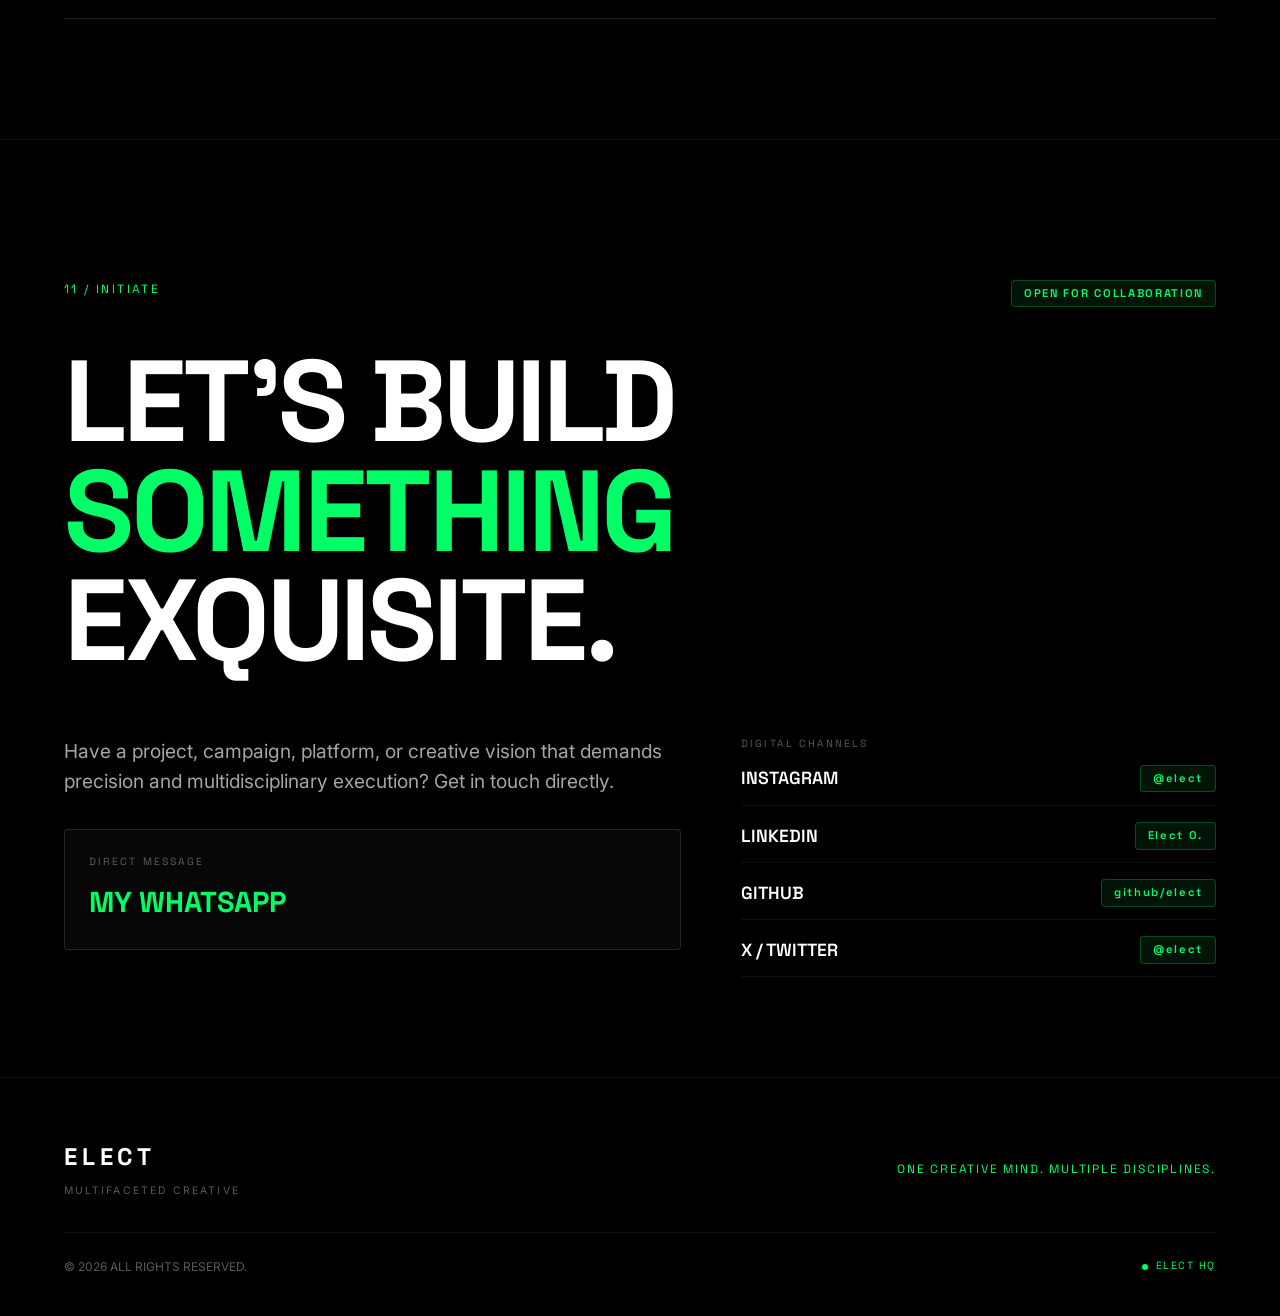
==== commit c93b5ac4: "corrected work section duplicate" ====
--- a/index.html
+++ b/index.html
@@ -207,18 +207,7 @@
           </div>
           <p class="section-desc">Key projects highlighting multidisciplinary execution.</p>
         </div>
-
-        <!-- 03 — SELECTED WORK SECTION -->
-    <section class="s-selected-work" id="selected-work">
-      <div class="o-container">
-        <div class="section-header reveal-fade">
-          <div>
-            <span class="c-section-num">03 / CURATED SHOWCASE</span>
-            <h2 class="c-section-title"> ELECT'S WORK</h2>
-          </div>
-          <p class="section-desc">Key projects highlighting multidisciplinary execution.</p>
-        </div>
-
+    
         <!-- NEW: Infinite Brand Logo Loop -->
         <div class="brand-marquee-wrapper reveal-fade">
           <div class="brand-marquee-track">
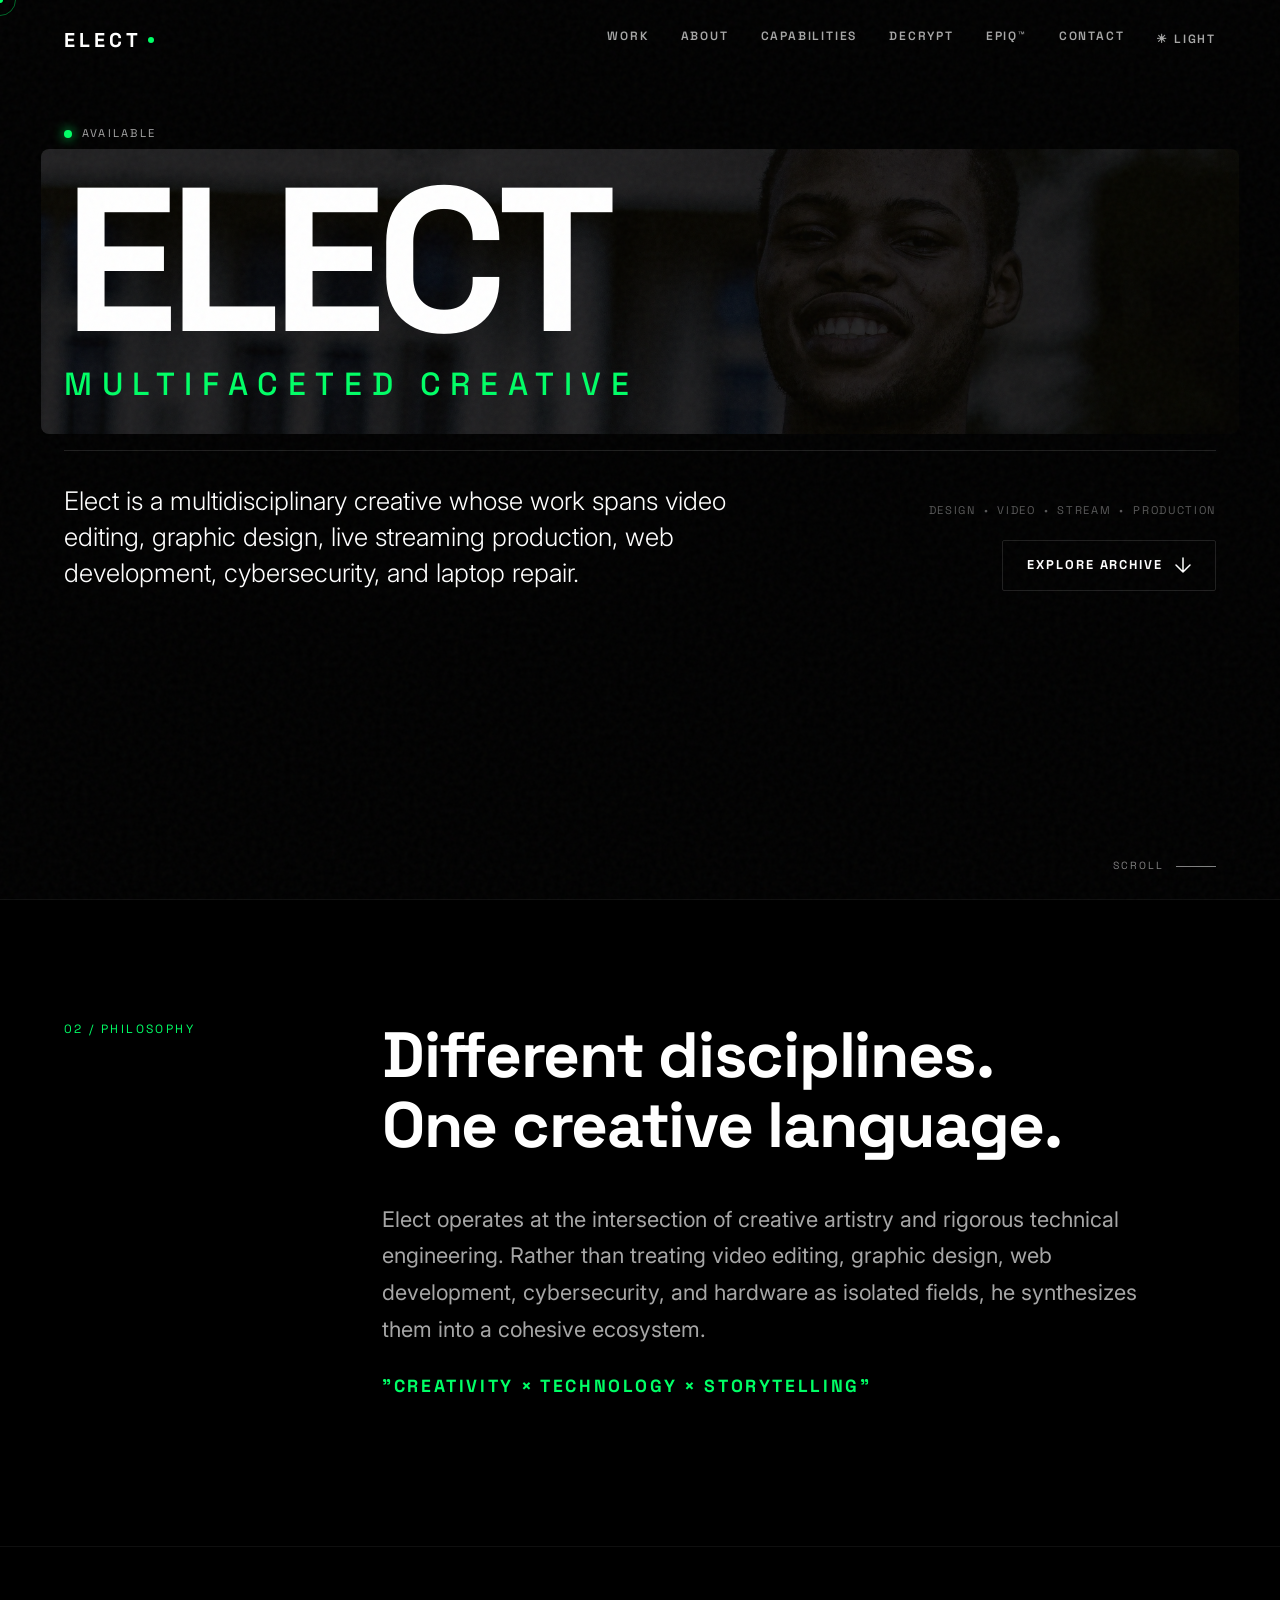
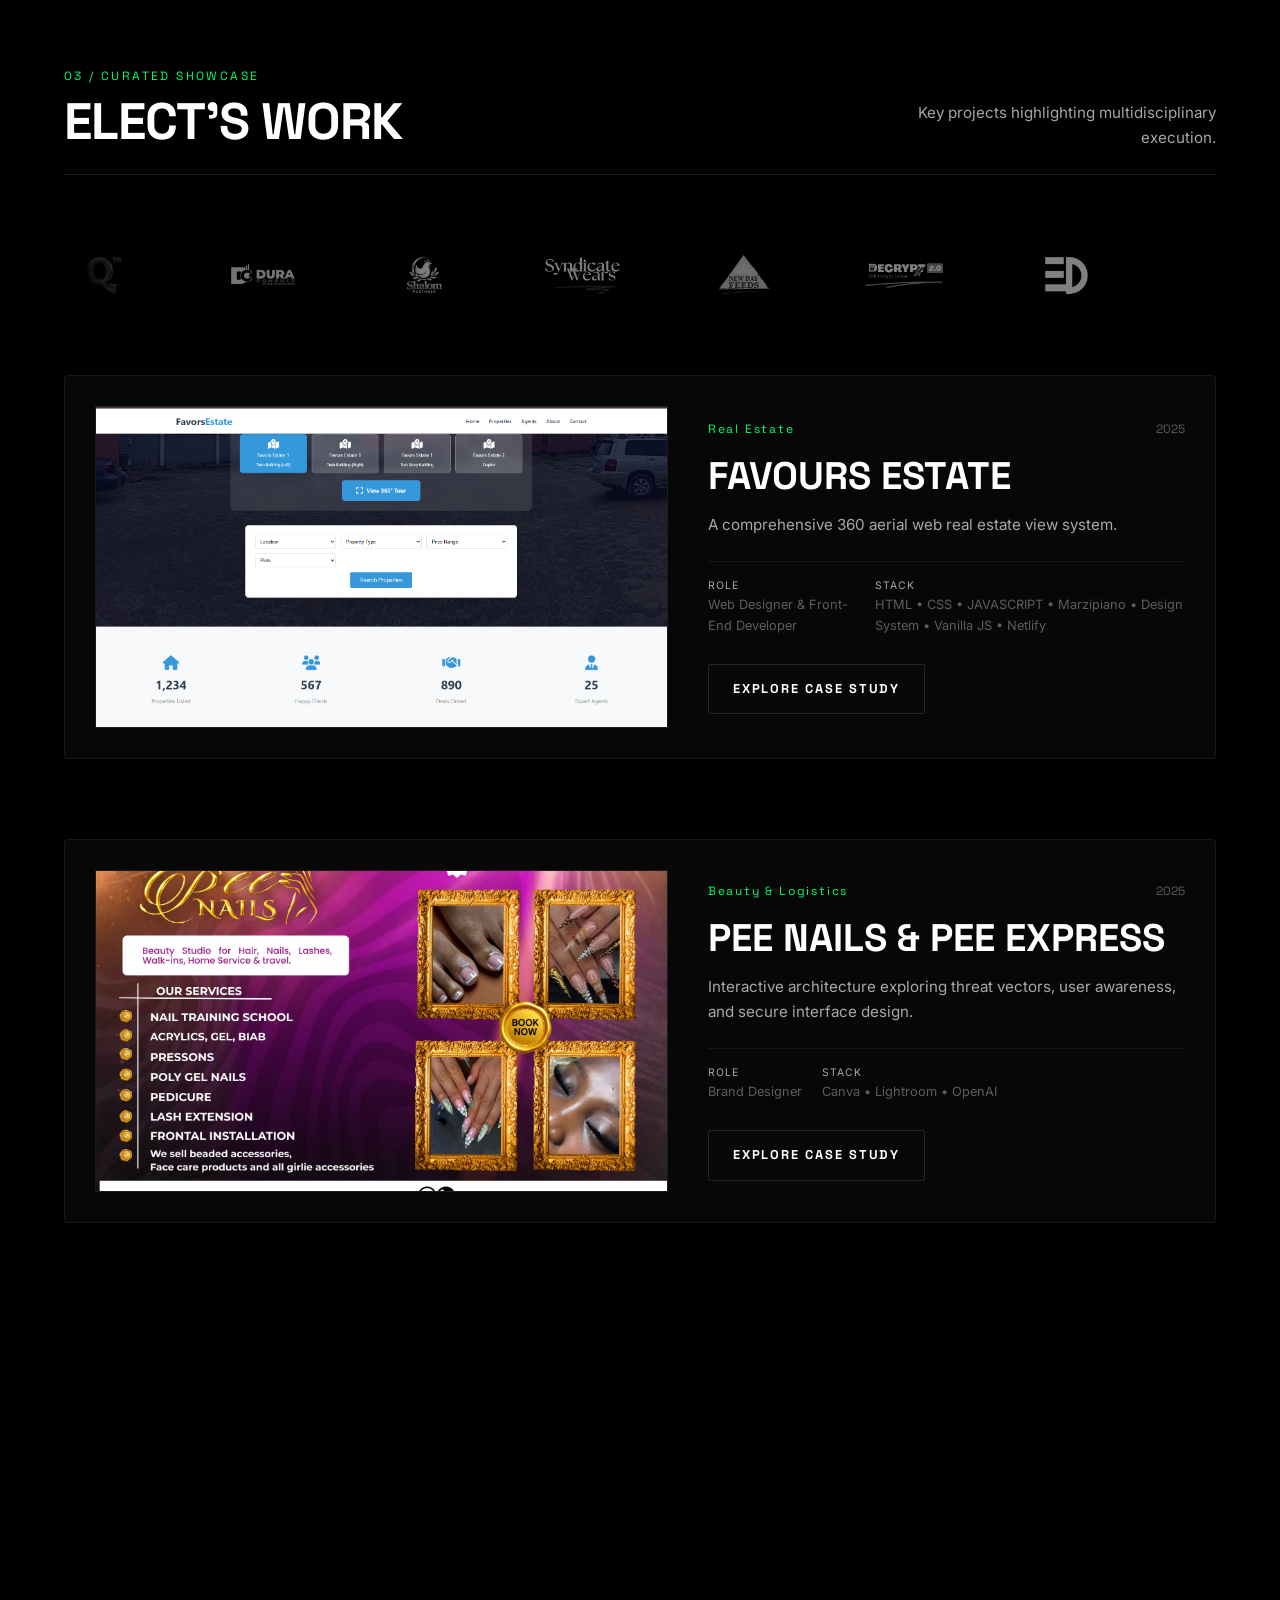
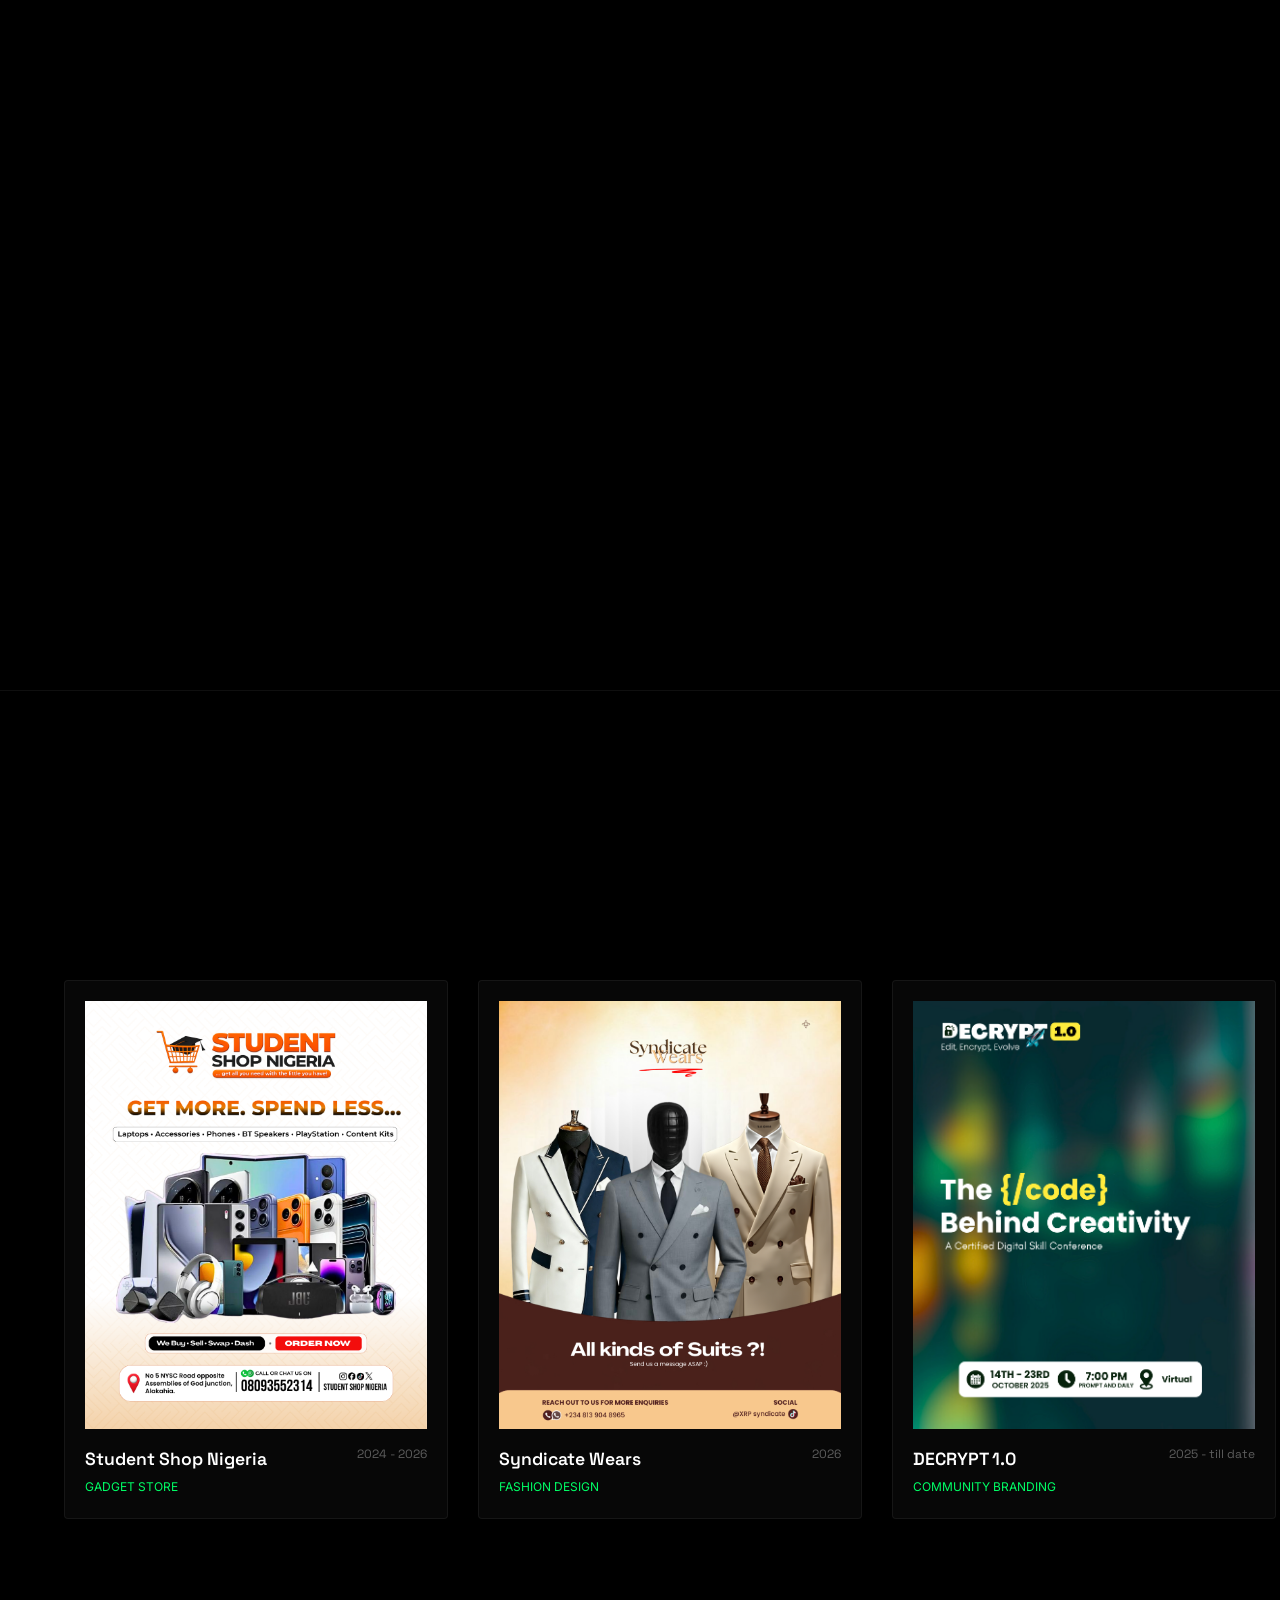
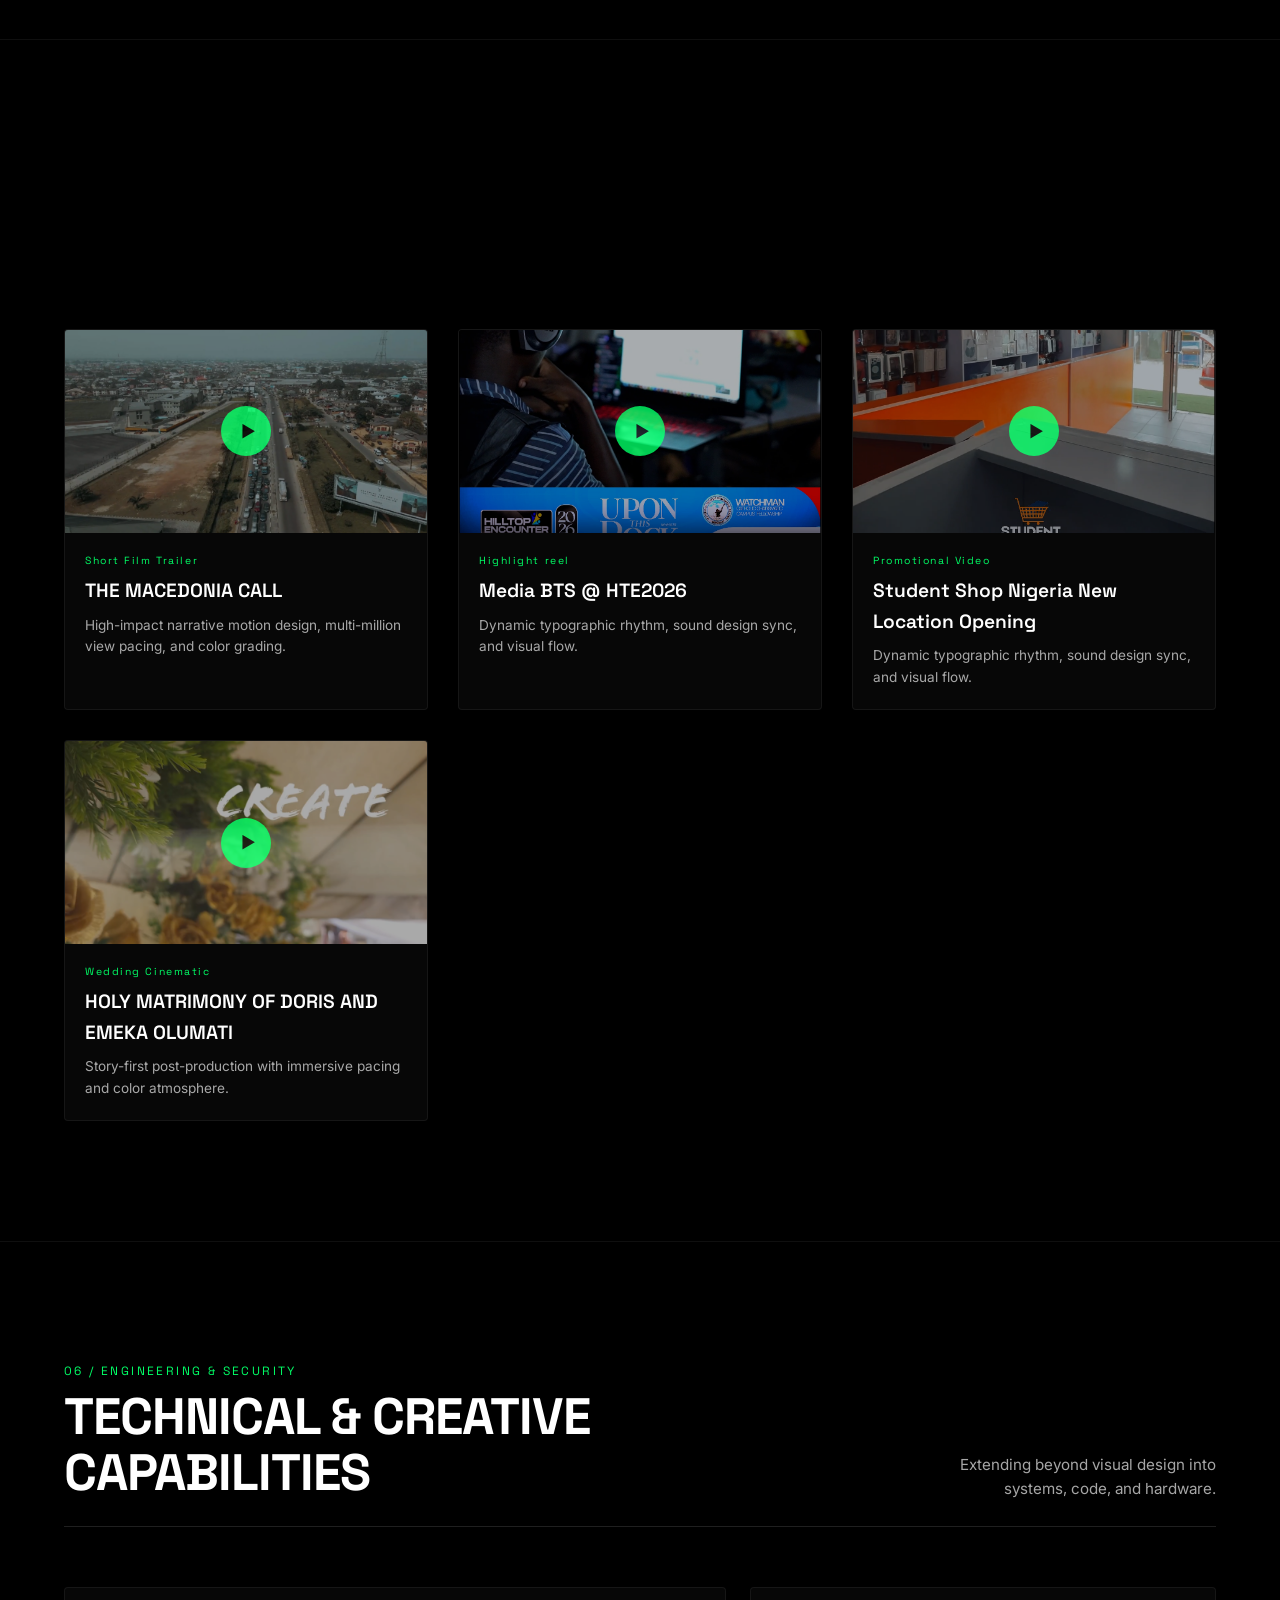
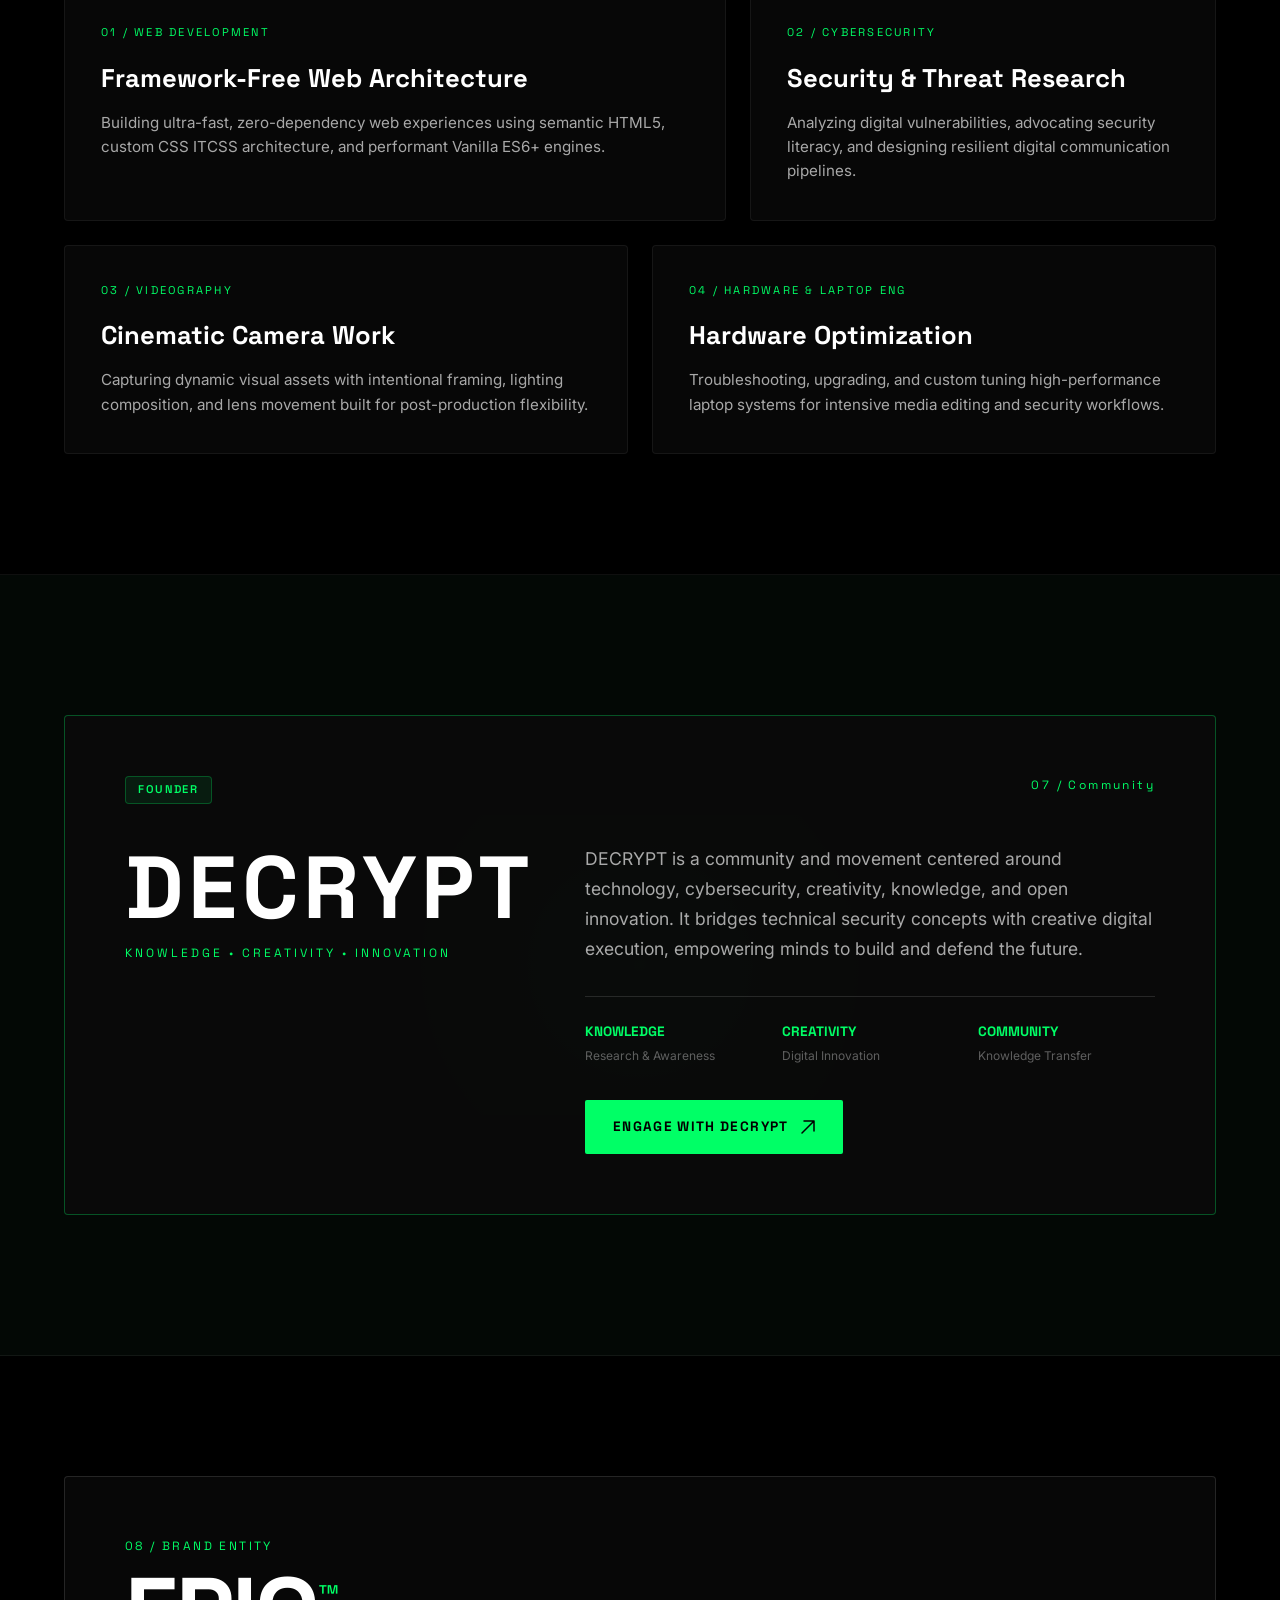
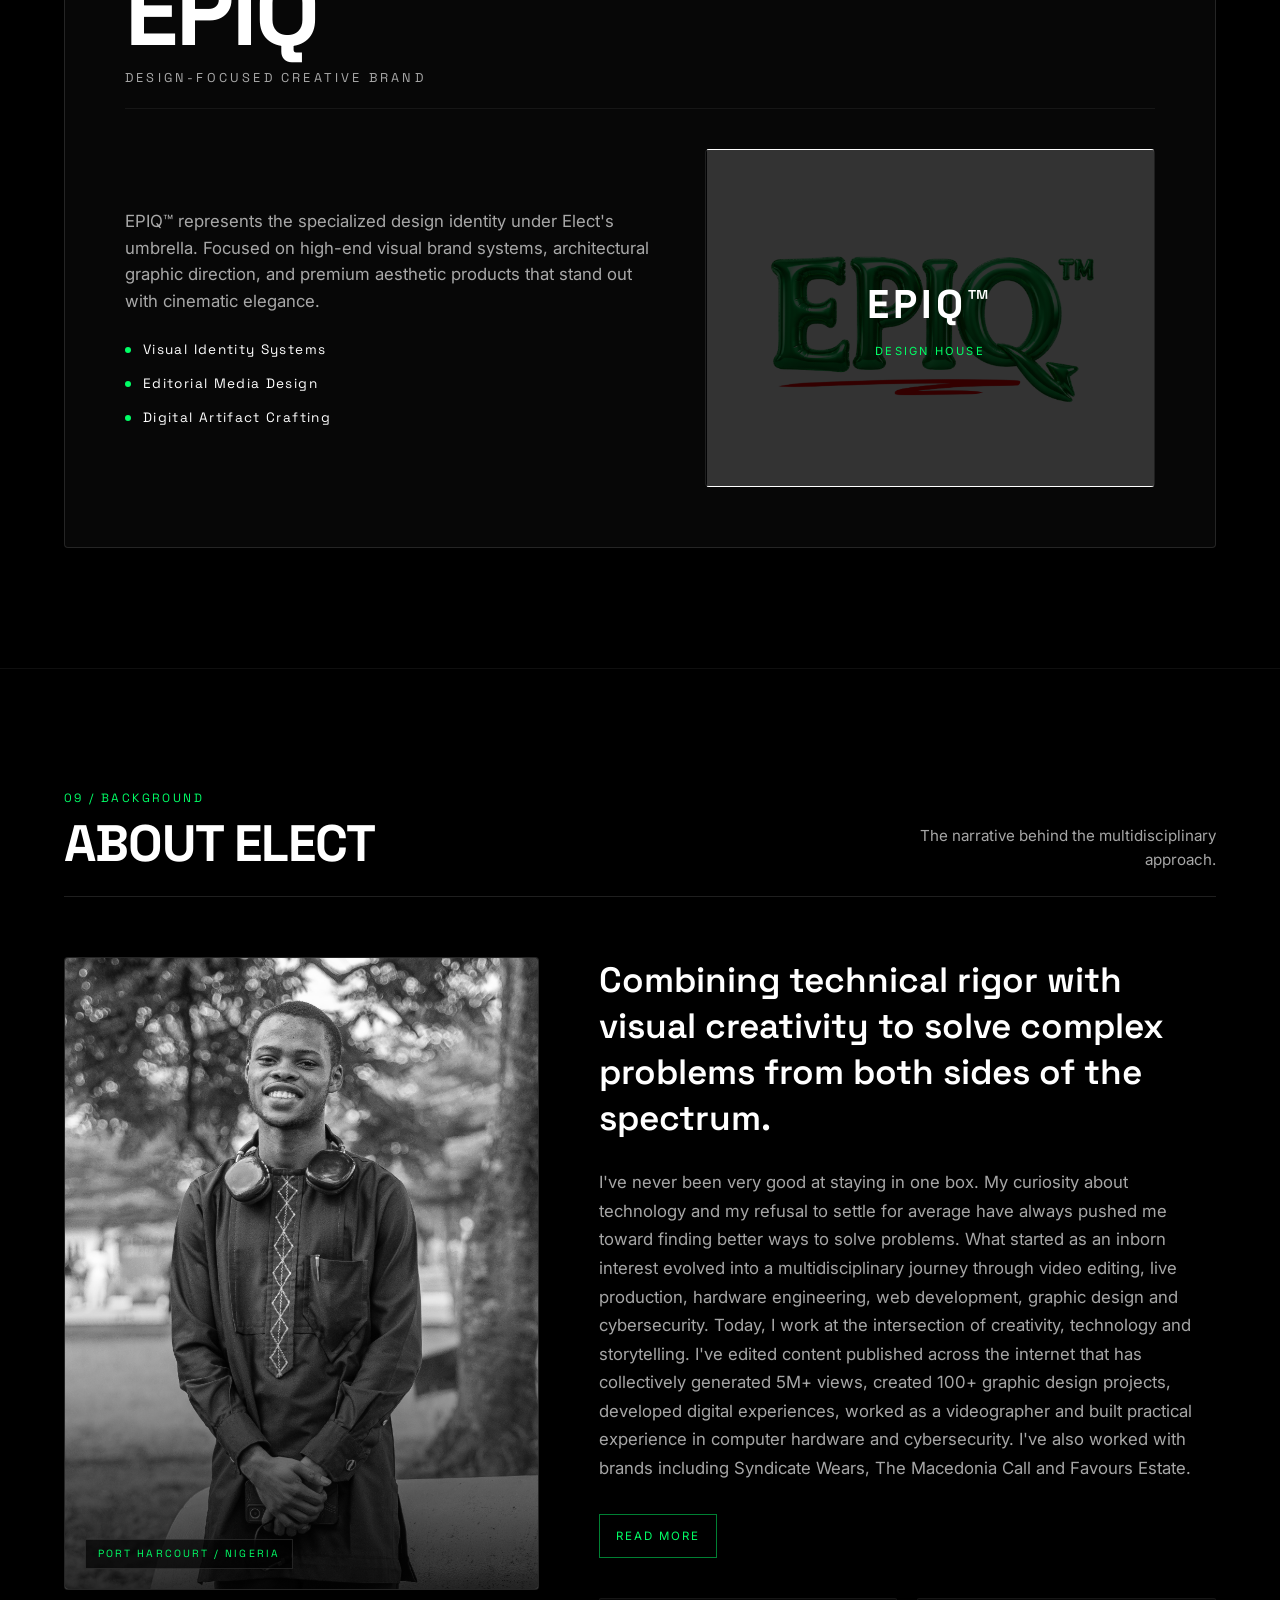
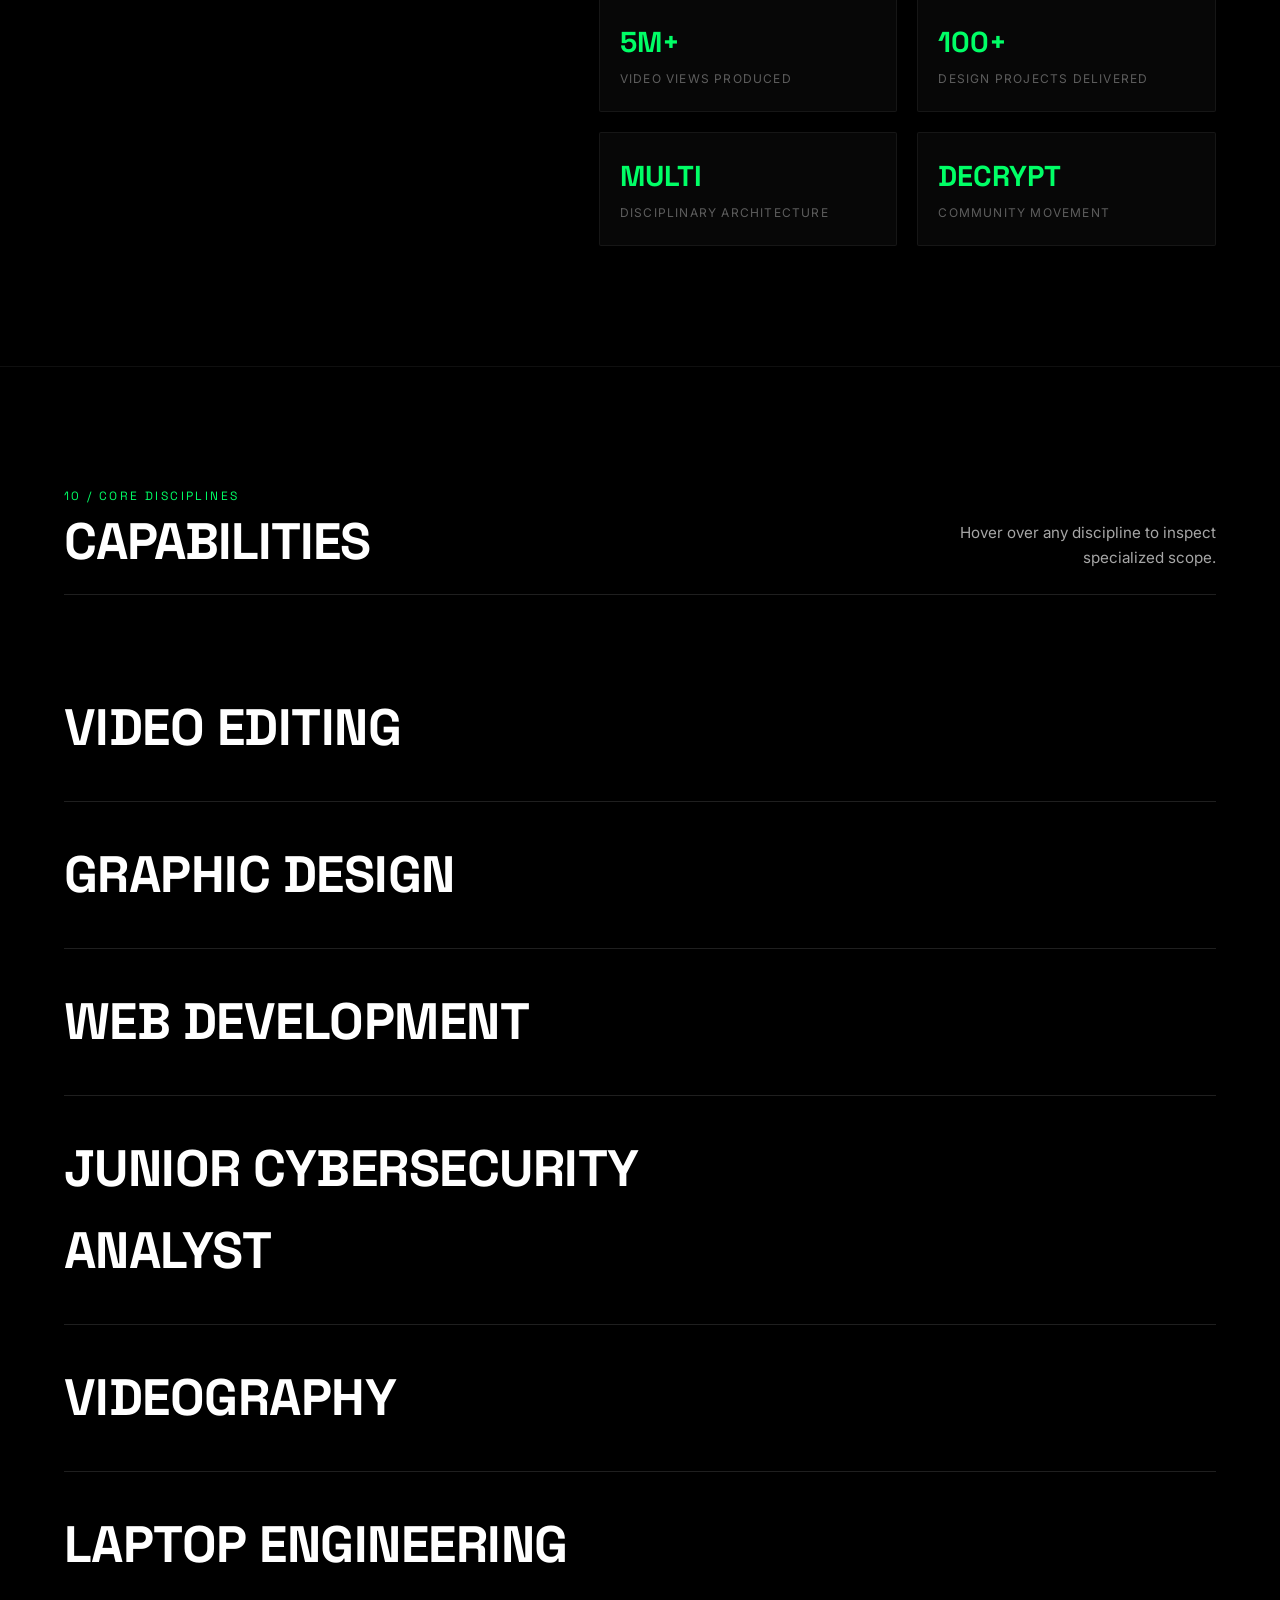
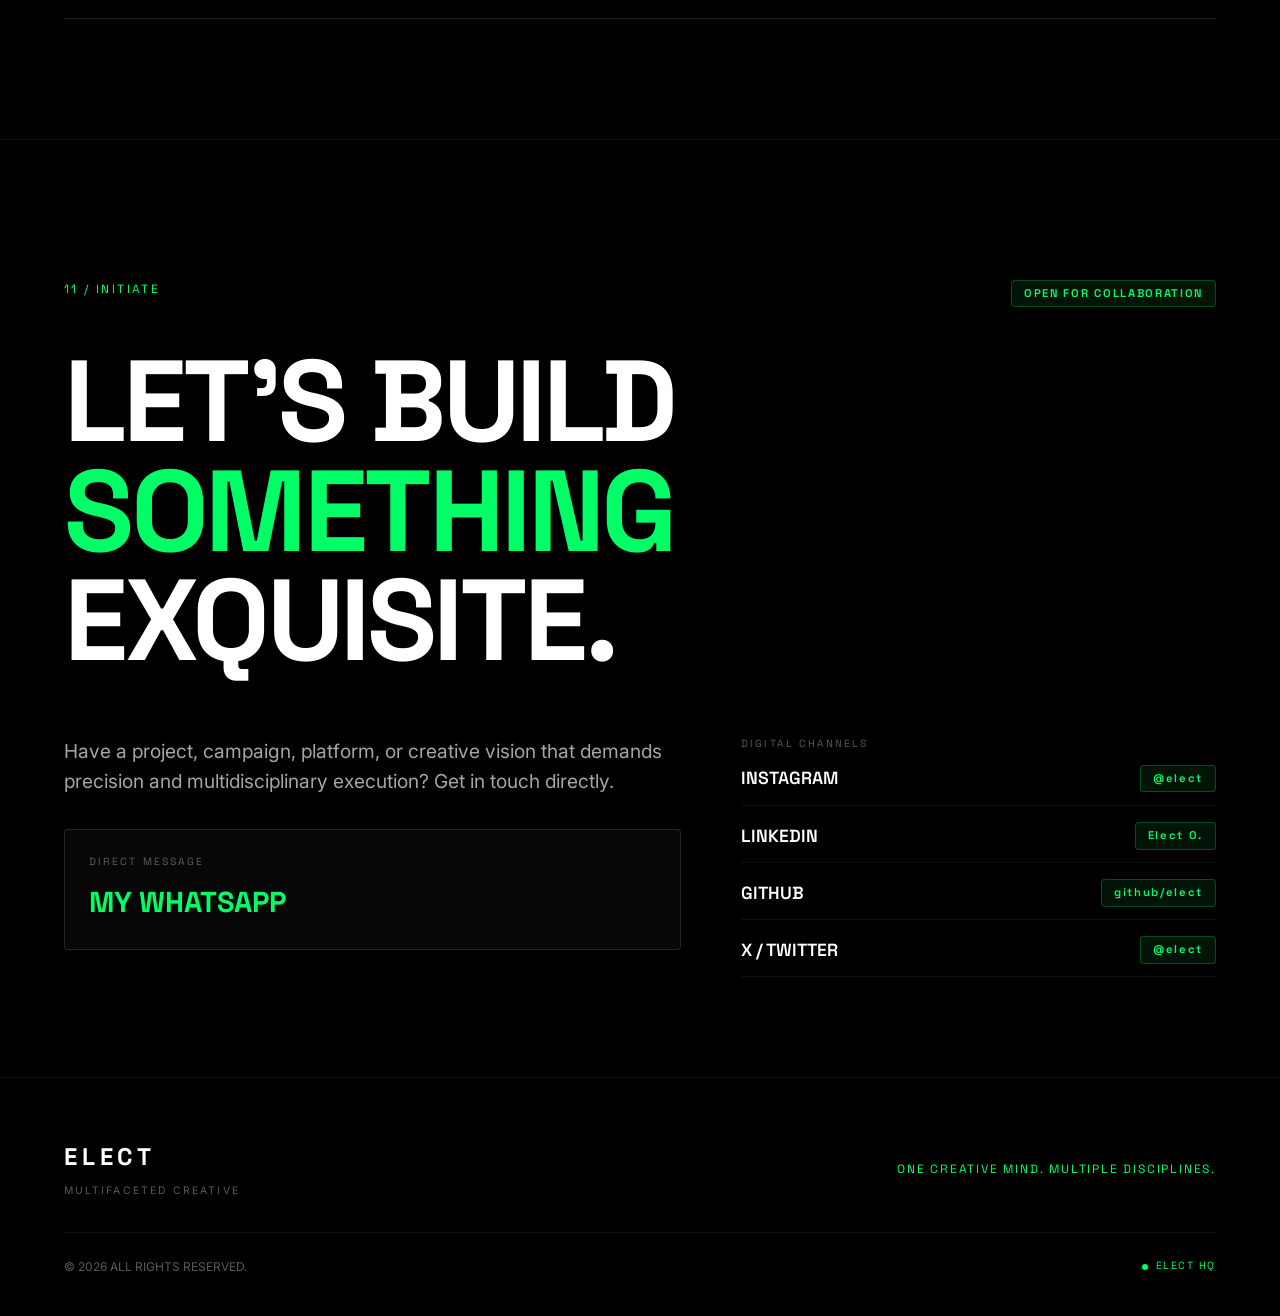
==== commit 151a7191: "changed date for decryt launch" ====
--- a/index.html
+++ b/index.html
@@ -110,7 +110,7 @@
       </ul>
       <div class="mobile-menu-footer">
         <p>ONE CREATIVE MIND. MULTIPLE DISCIPLINES.</p>
-        <div class="mobile-green-badge">ELECY HQ</div>
+        <div class="mobile-green-badge">ELECT HQ</div>
       </div>
     </div>
   </div>
@@ -221,6 +221,7 @@
               <img src="assets/brands/5.png" alt="Brand Partner">
               <img src="assets/brands/6.png" alt="Brand Partner">
               <img src="assets/brands/7.png" alt="Brand Partner">
+              <img src="assets/brands/votaf.png" alt="Brand Partner">
               <img src="assets/brands/8.png" alt="Brand Partner">
               <img src="assets/brands/9.png" alt="Brand Partner">
               <img src="assets/brands/10.png" alt="Brand Partner">
@@ -280,6 +281,7 @@
       <div class="carousel-viewport" id="carousel-viewport">
         <div class="carousel-track" id="graphic-carousel-track">
           <!-- Dynamically generated from graphicProjects array in script.js -->
+           
         </div>
       </div>
     </section>
@@ -355,7 +357,7 @@
               </div>
 
               <div class="decrypt-cta-row">
-                <a href="https://decrypt.pxxl.click/" class="c-btn-green interactive" data-cursor="JOIN">
+                <a href="Decrypt/index.html" class="c-btn-green interactive" data-cursor="JOIN">
                   <span>ENGAGE WITH DECRYPT</span>
                   <svg width="14" height="14" viewBox="0 0 14 14" fill="none"><path d="M1 13L13 1M13 1H3M13 1V11" stroke="currentColor" stroke-width="1.5" stroke-linecap="round" stroke-linejoin="round"/></svg>
                 </a>
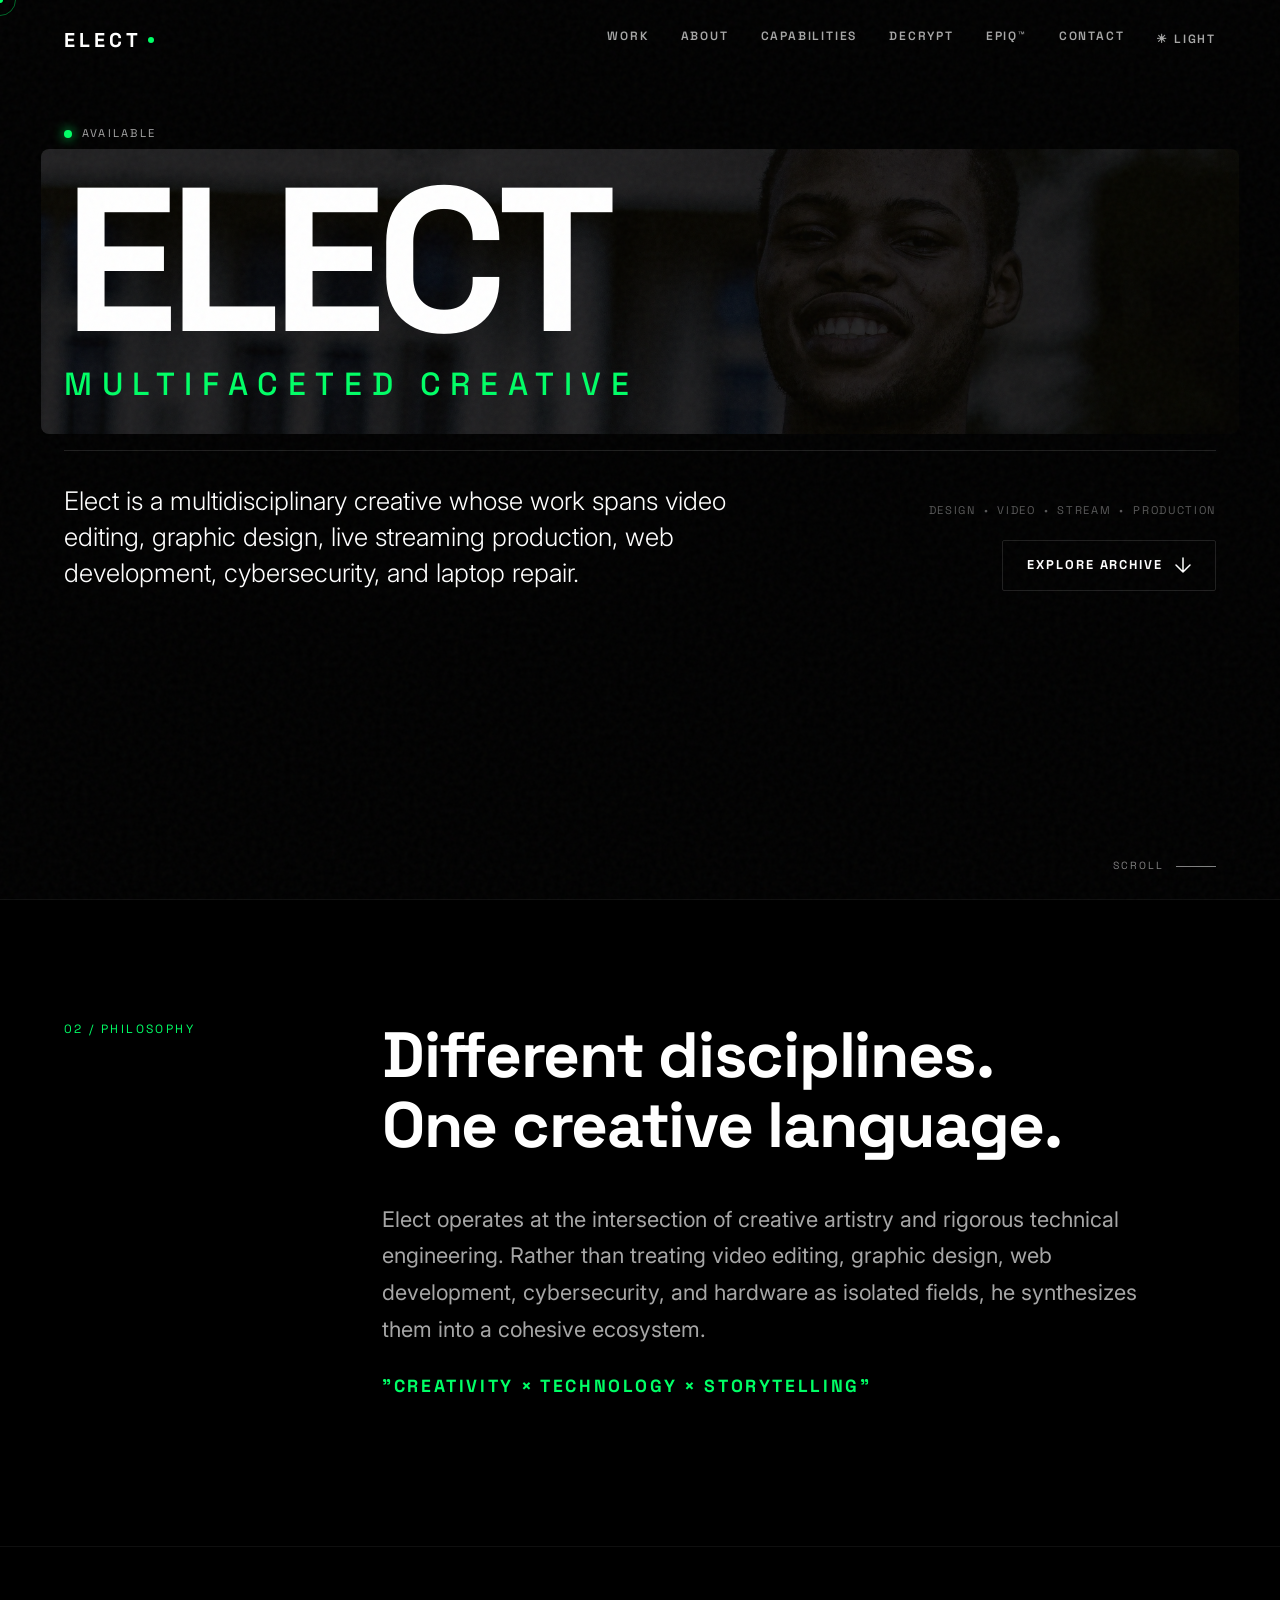
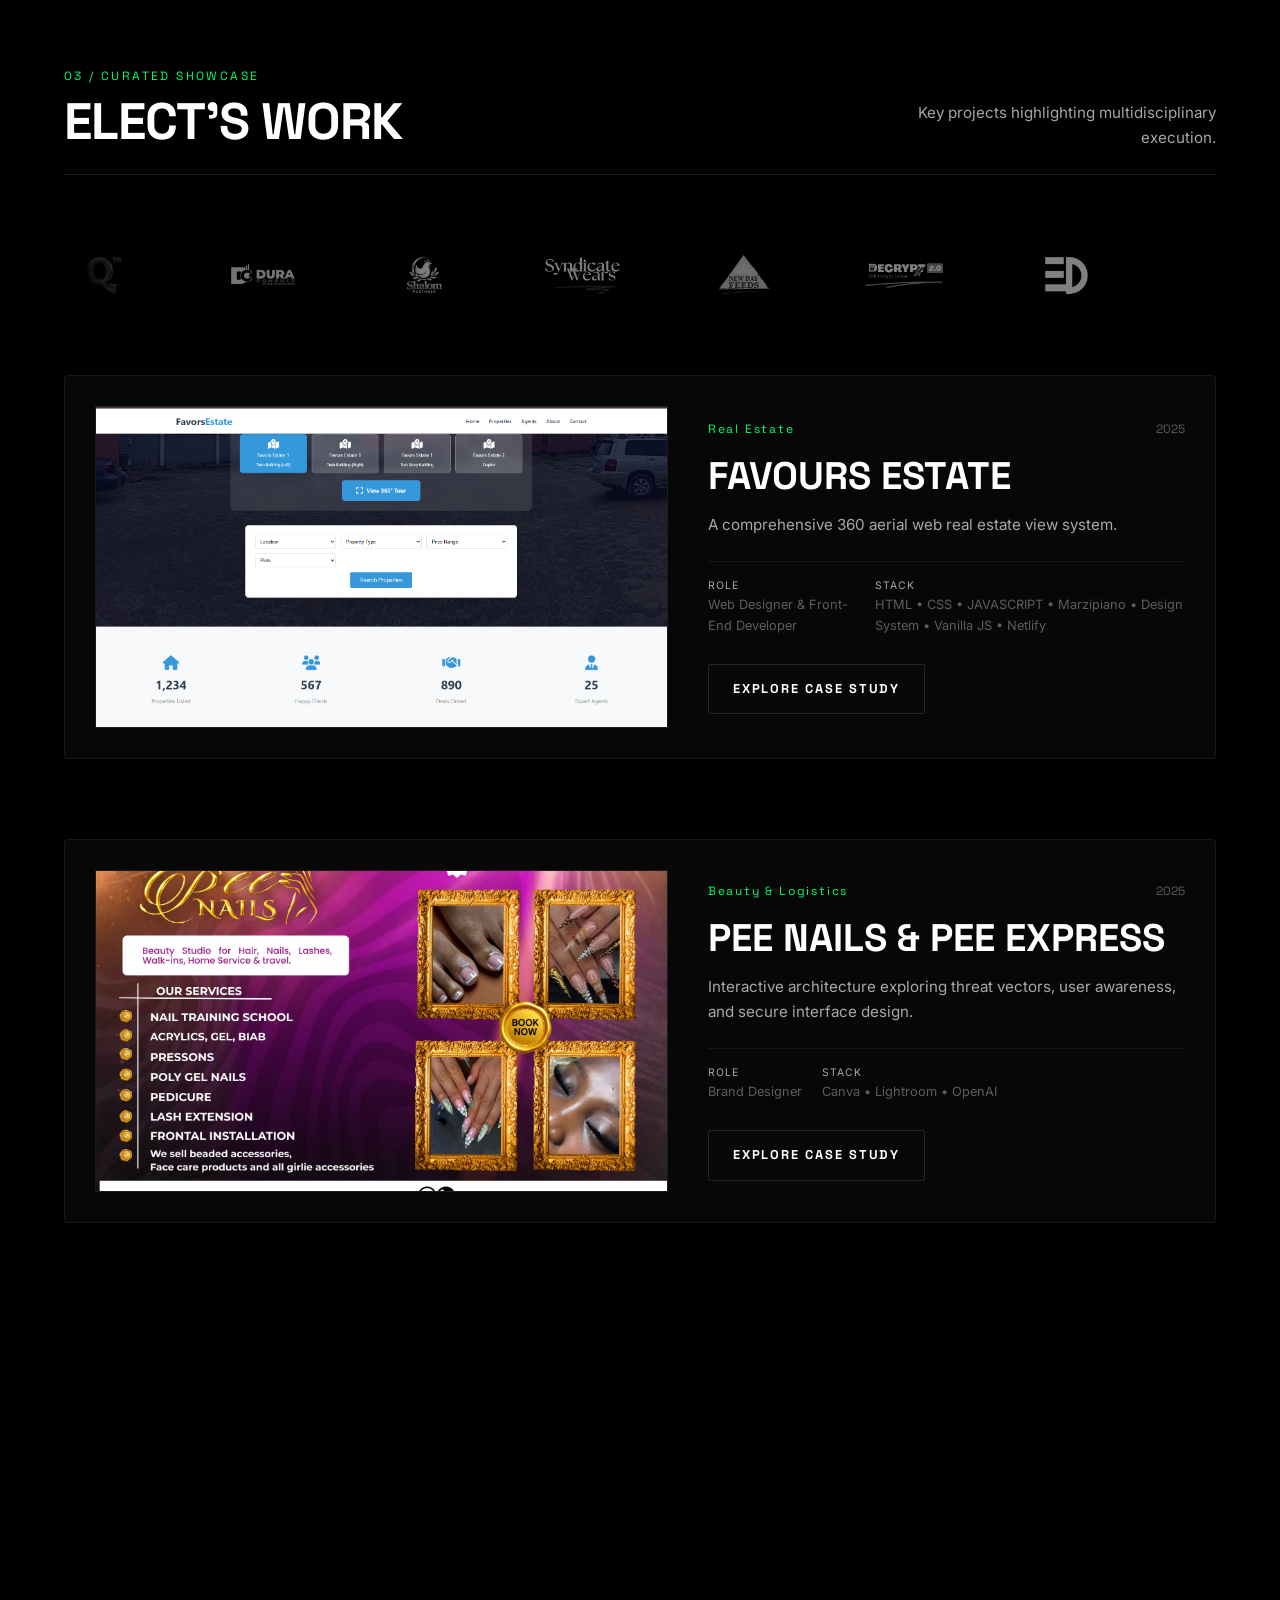
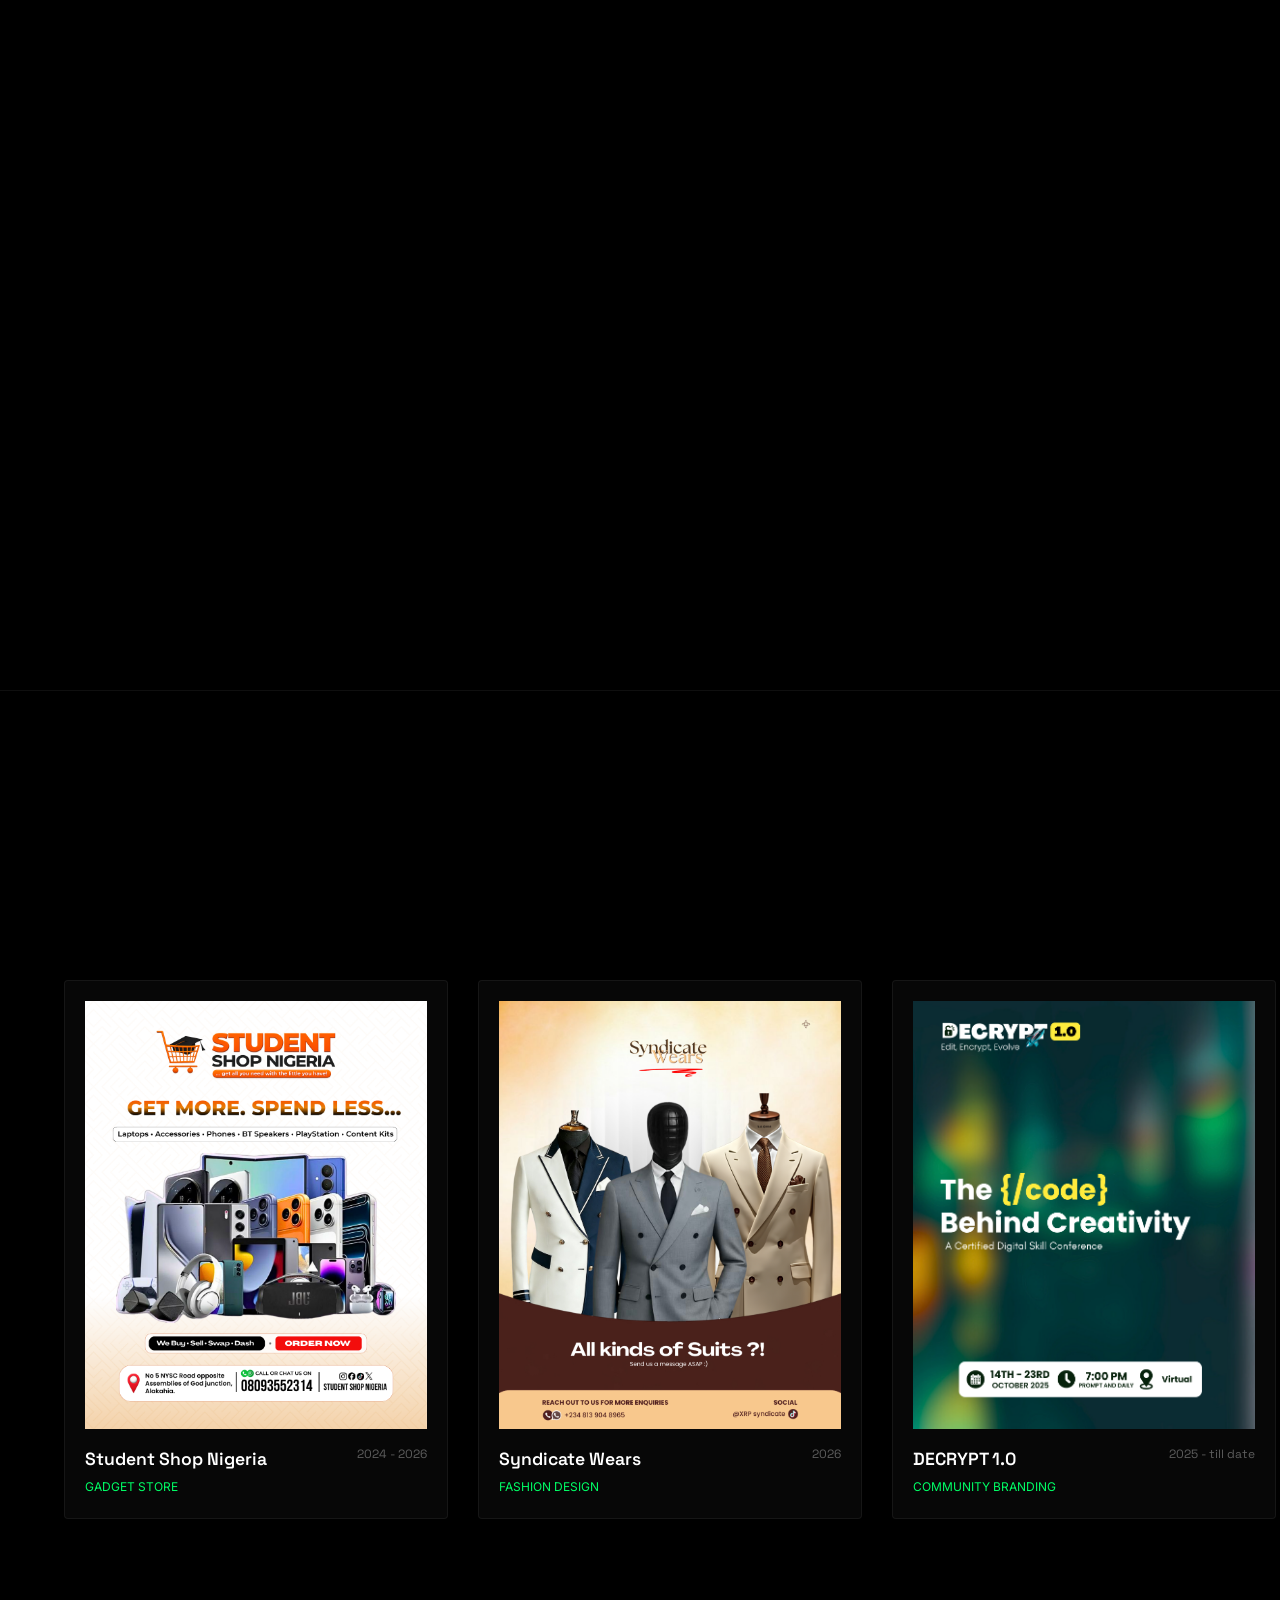
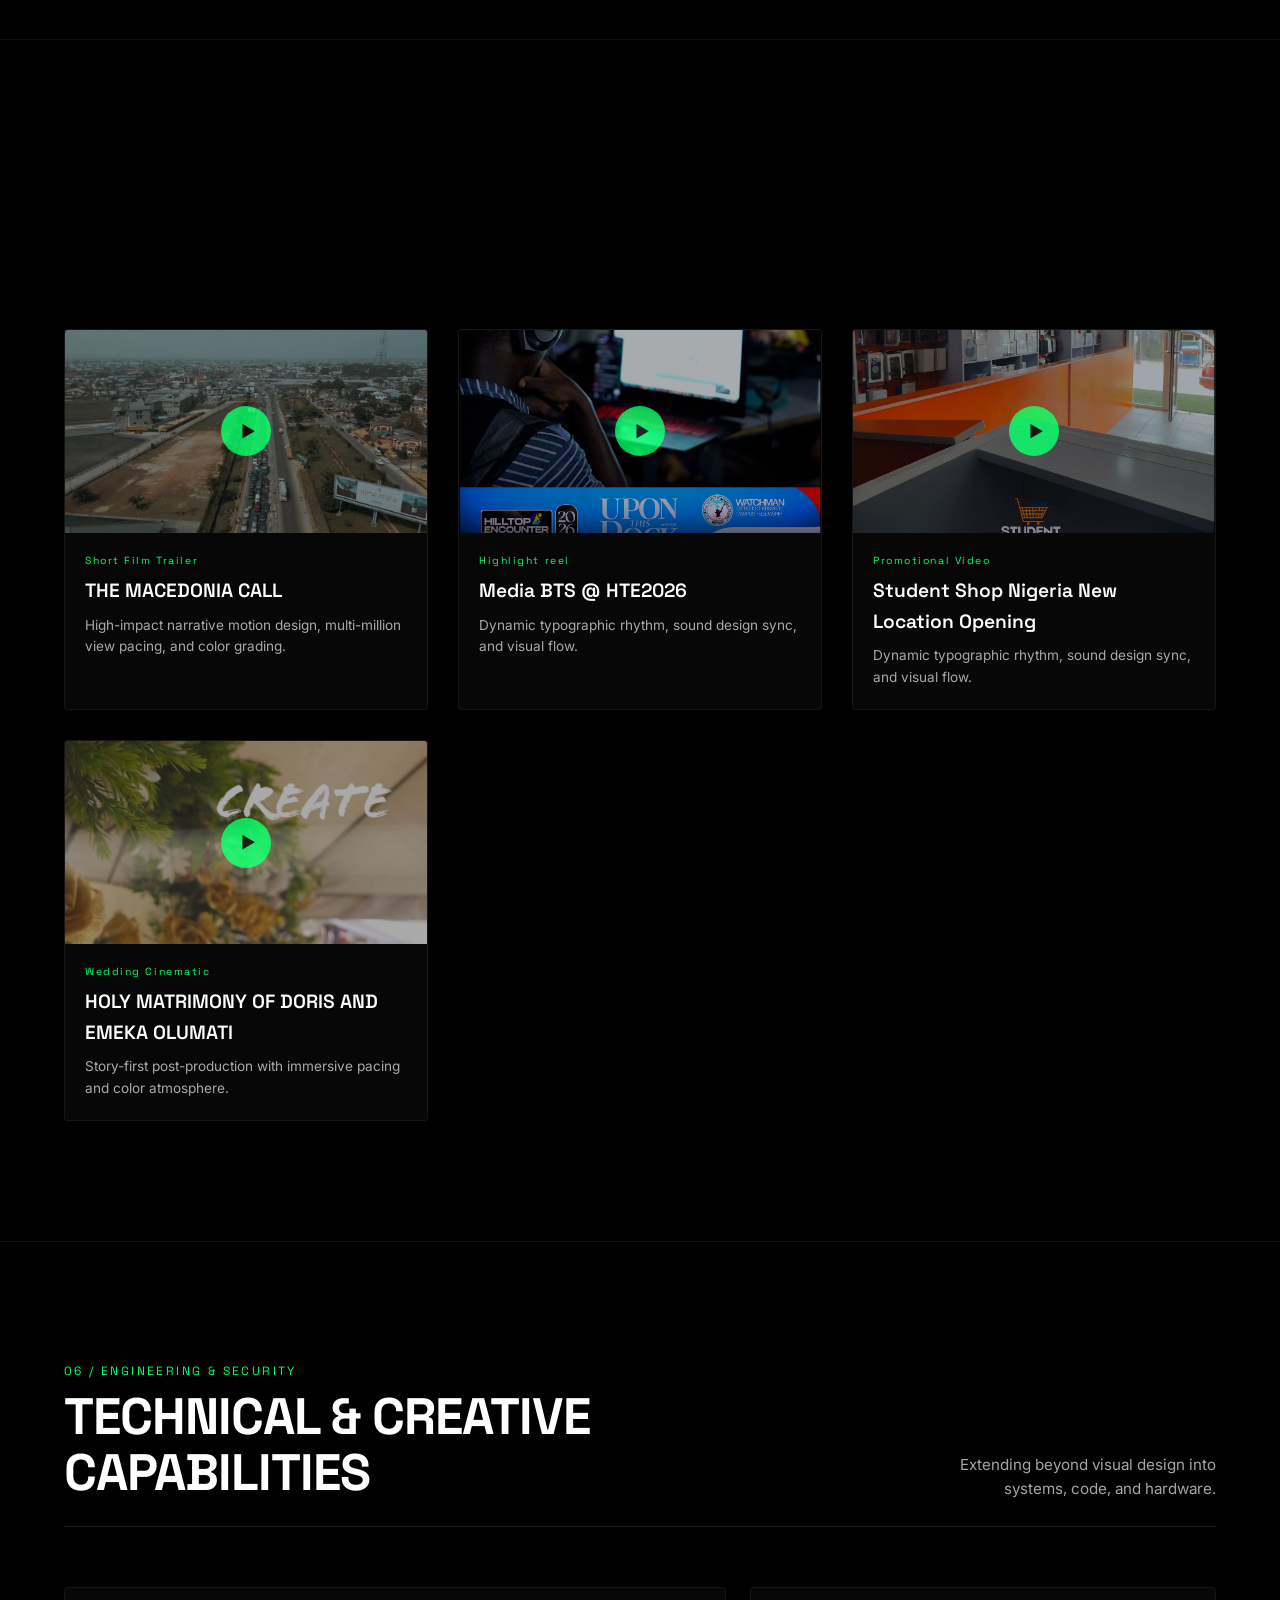
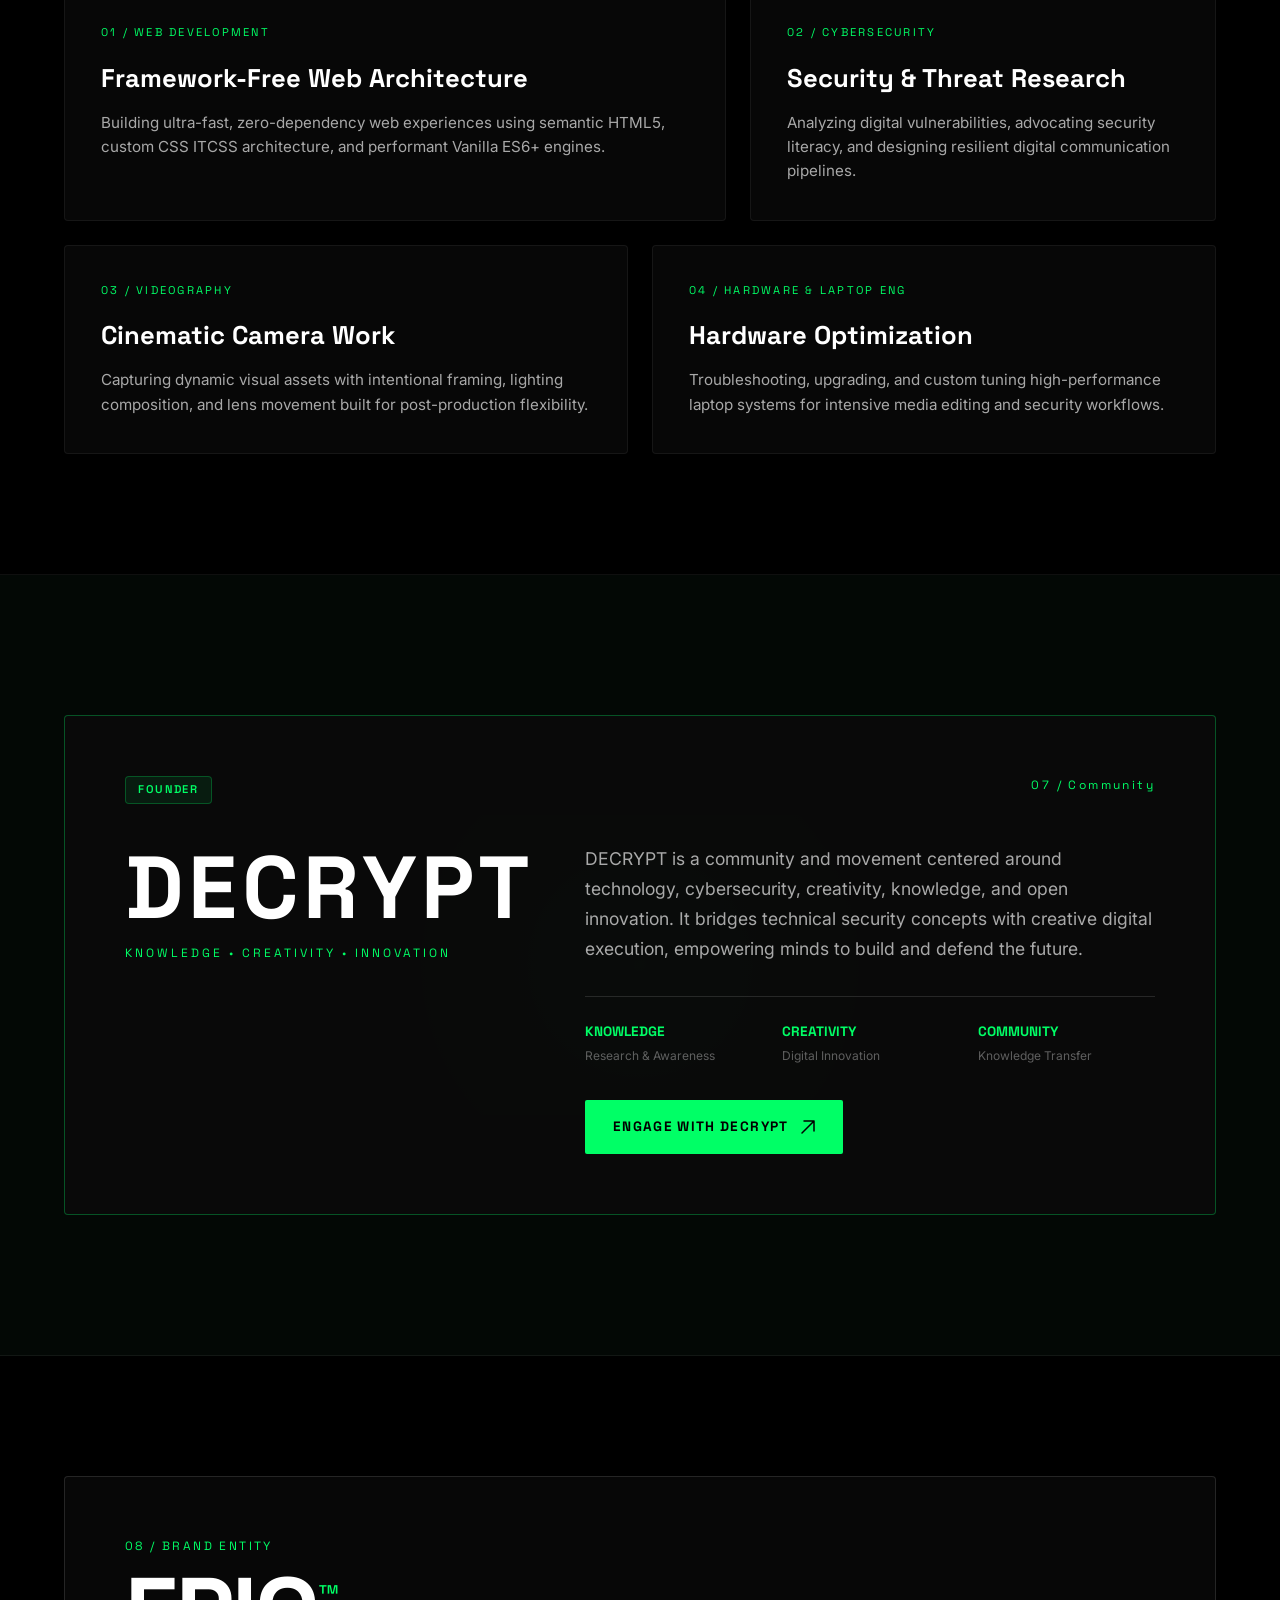
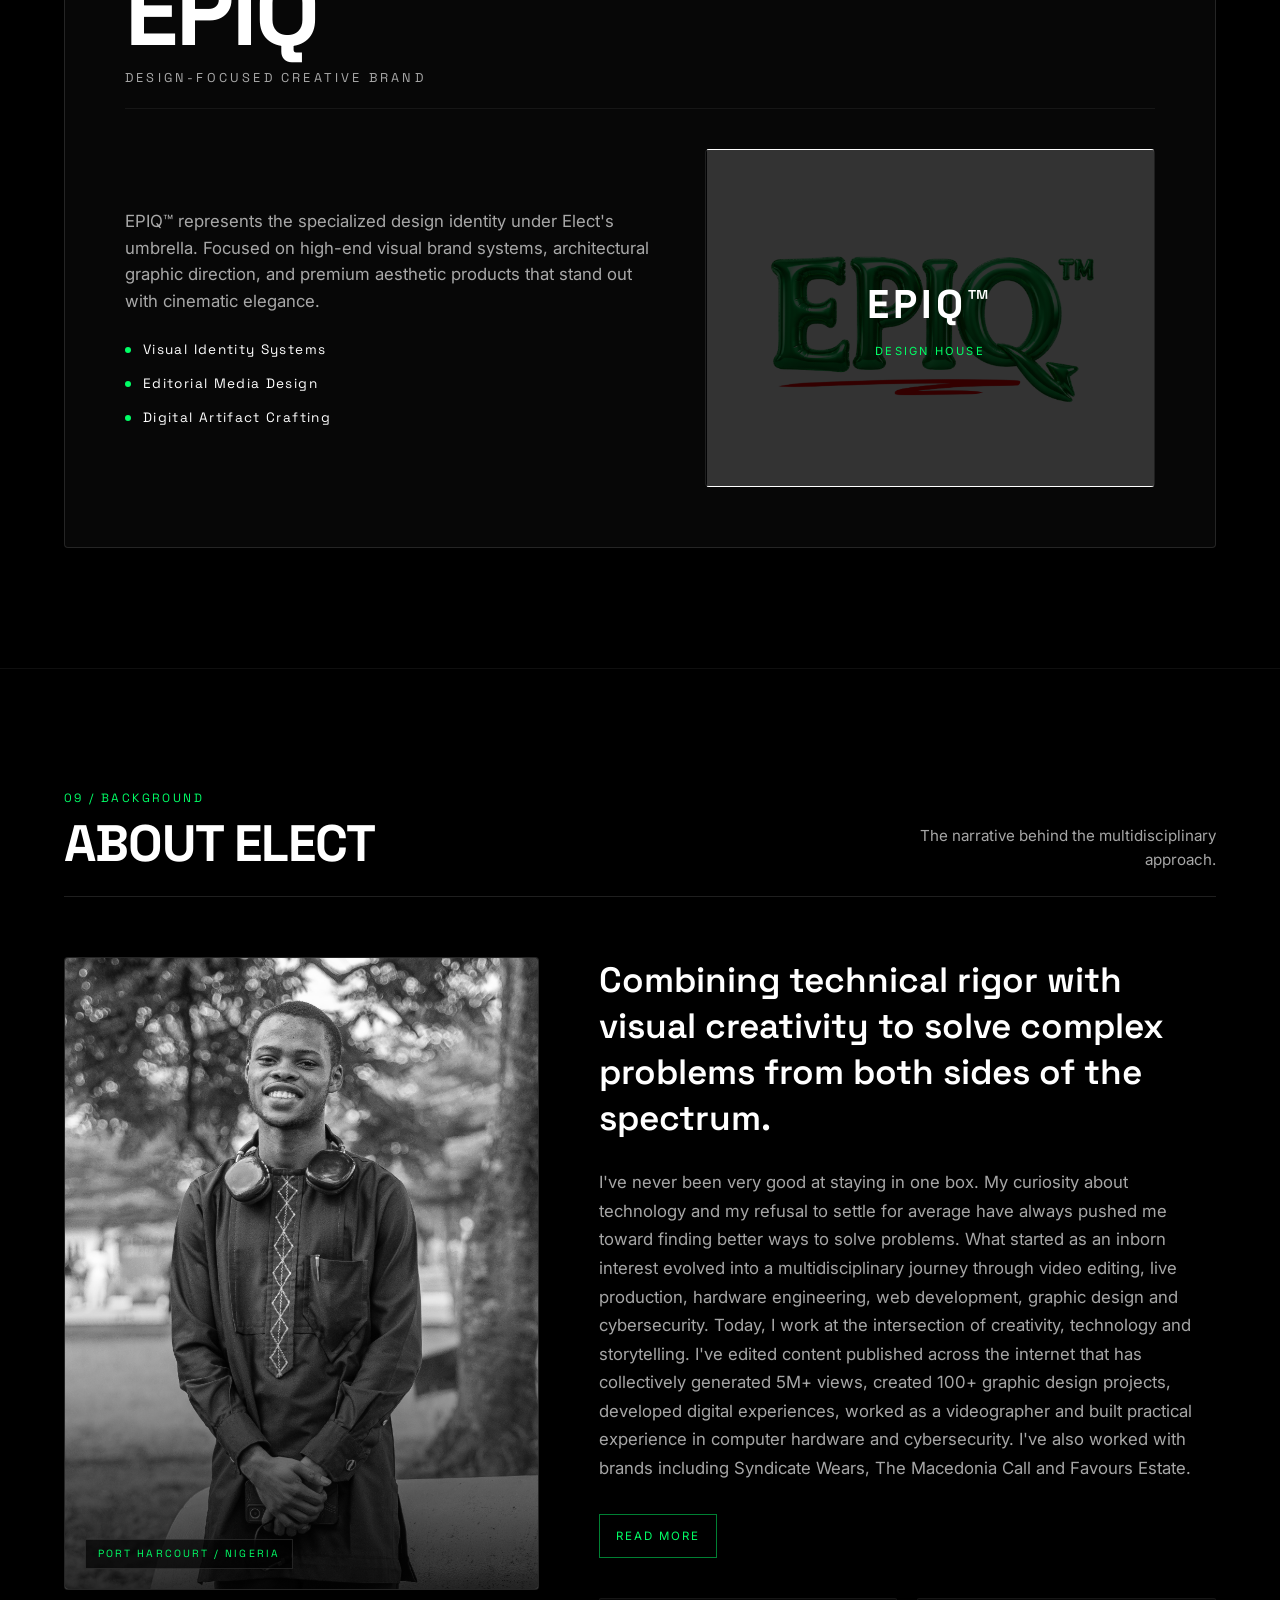
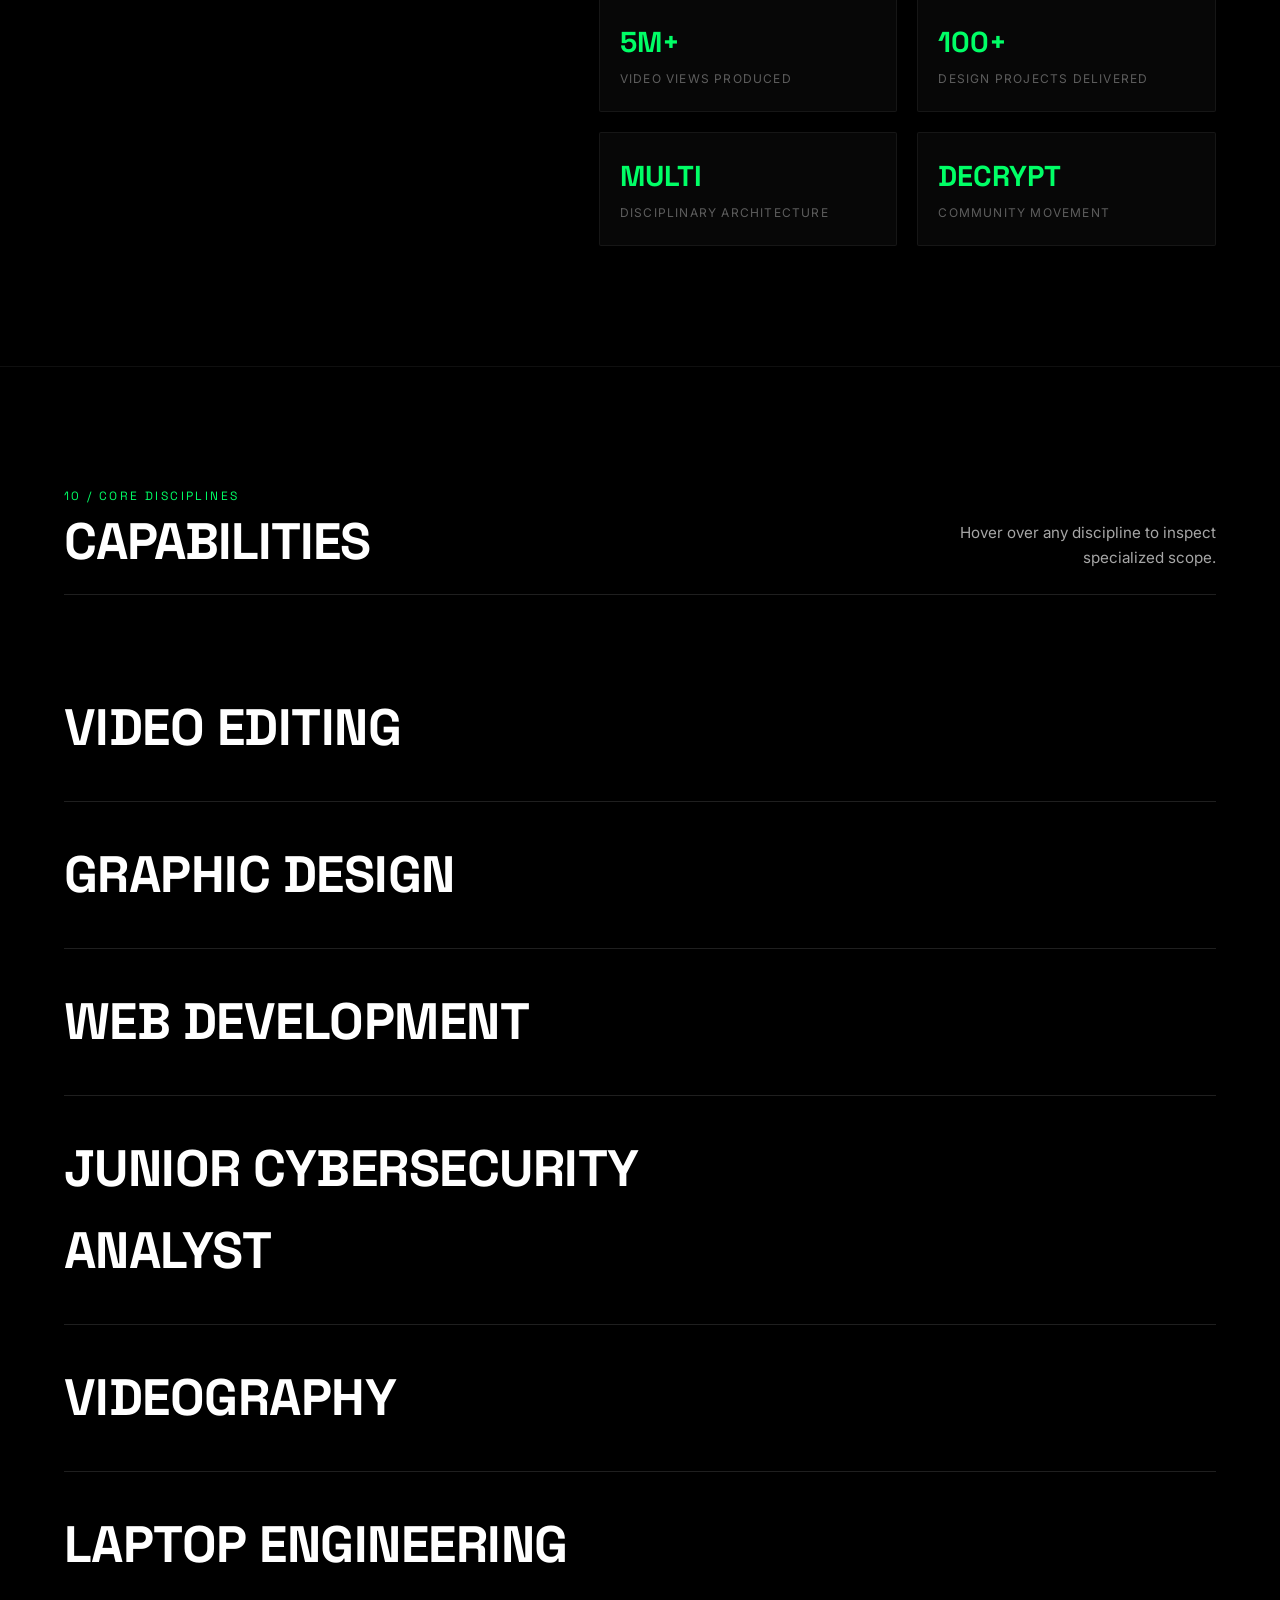
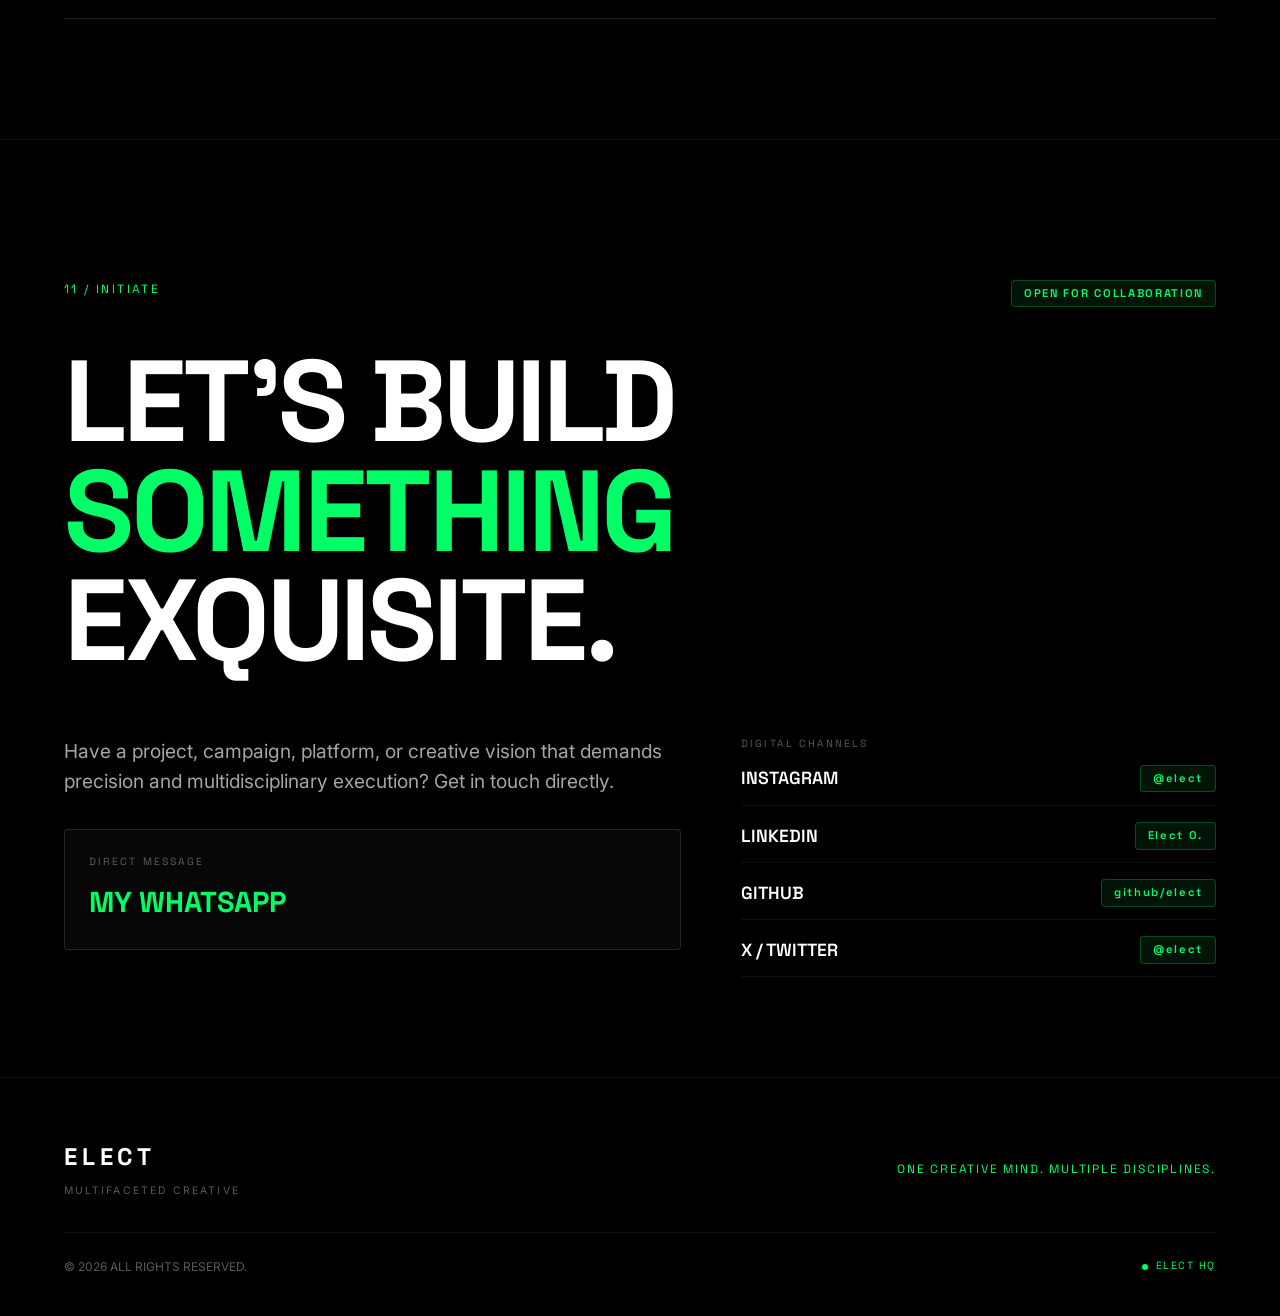
==== commit 8b693120: "added g analytics" ====
--- a/index.html
+++ b/index.html
@@ -1,6 +1,15 @@
 <!DOCTYPE html>
 <html lang="en" class="no-js">
 <head>
+  <!-- Google tag (gtag.js) -->
+<script async src="https://www.googletagmanager.com/gtag/js?id=G-WL5Y77DXX5"></script>
+<script>
+  window.dataLayer = window.dataLayer || [];
+  function gtag(){dataLayer.push(arguments);}
+  gtag('js', new Date());
+
+  gtag('config', 'G-WL5Y77DXX5');
+</script>
   <meta charset="UTF-8">
   <meta name="viewport" content="width=device-width, initial-scale=1.0">
   <title>ELECT — Multifaceted Creative</title>
@@ -29,6 +38,7 @@
   <meta http-equiv="Expires" content="0">
 
 </head>
+
 <body>
 
   <!-- Film Grain / Cinematic Overlay -->
@@ -357,7 +367,7 @@
               </div>
 
               <div class="decrypt-cta-row">
-                <a href="Decrypt/index.html" class="c-btn-green interactive" data-cursor="JOIN">
+                <a href="https://decrypt.pxxl.click" class="c-btn-green interactive" data-cursor="JOIN">
                   <span>ENGAGE WITH DECRYPT</span>
                   <svg width="14" height="14" viewBox="0 0 14 14" fill="none"><path d="M1 13L13 1M13 1H3M13 1V11" stroke="currentColor" stroke-width="1.5" stroke-linecap="round" stroke-linejoin="round"/></svg>
                 </a>
